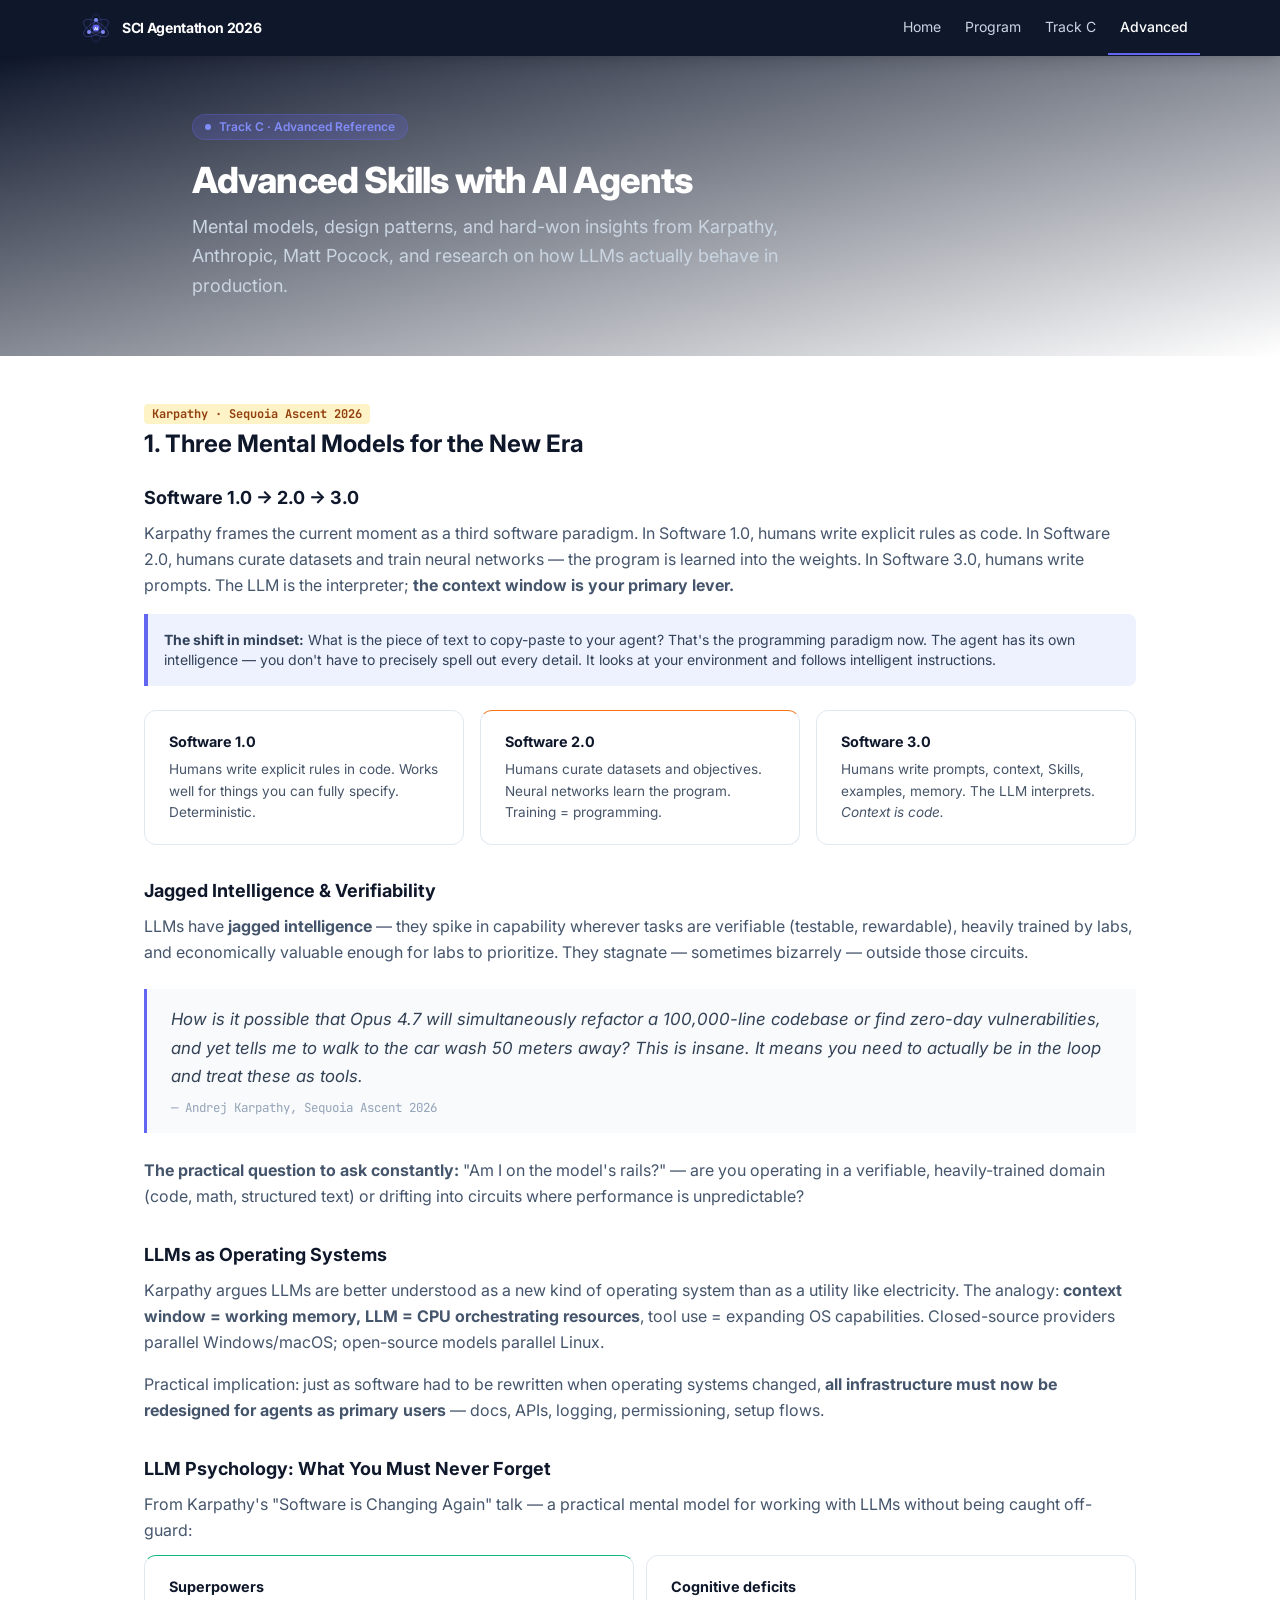
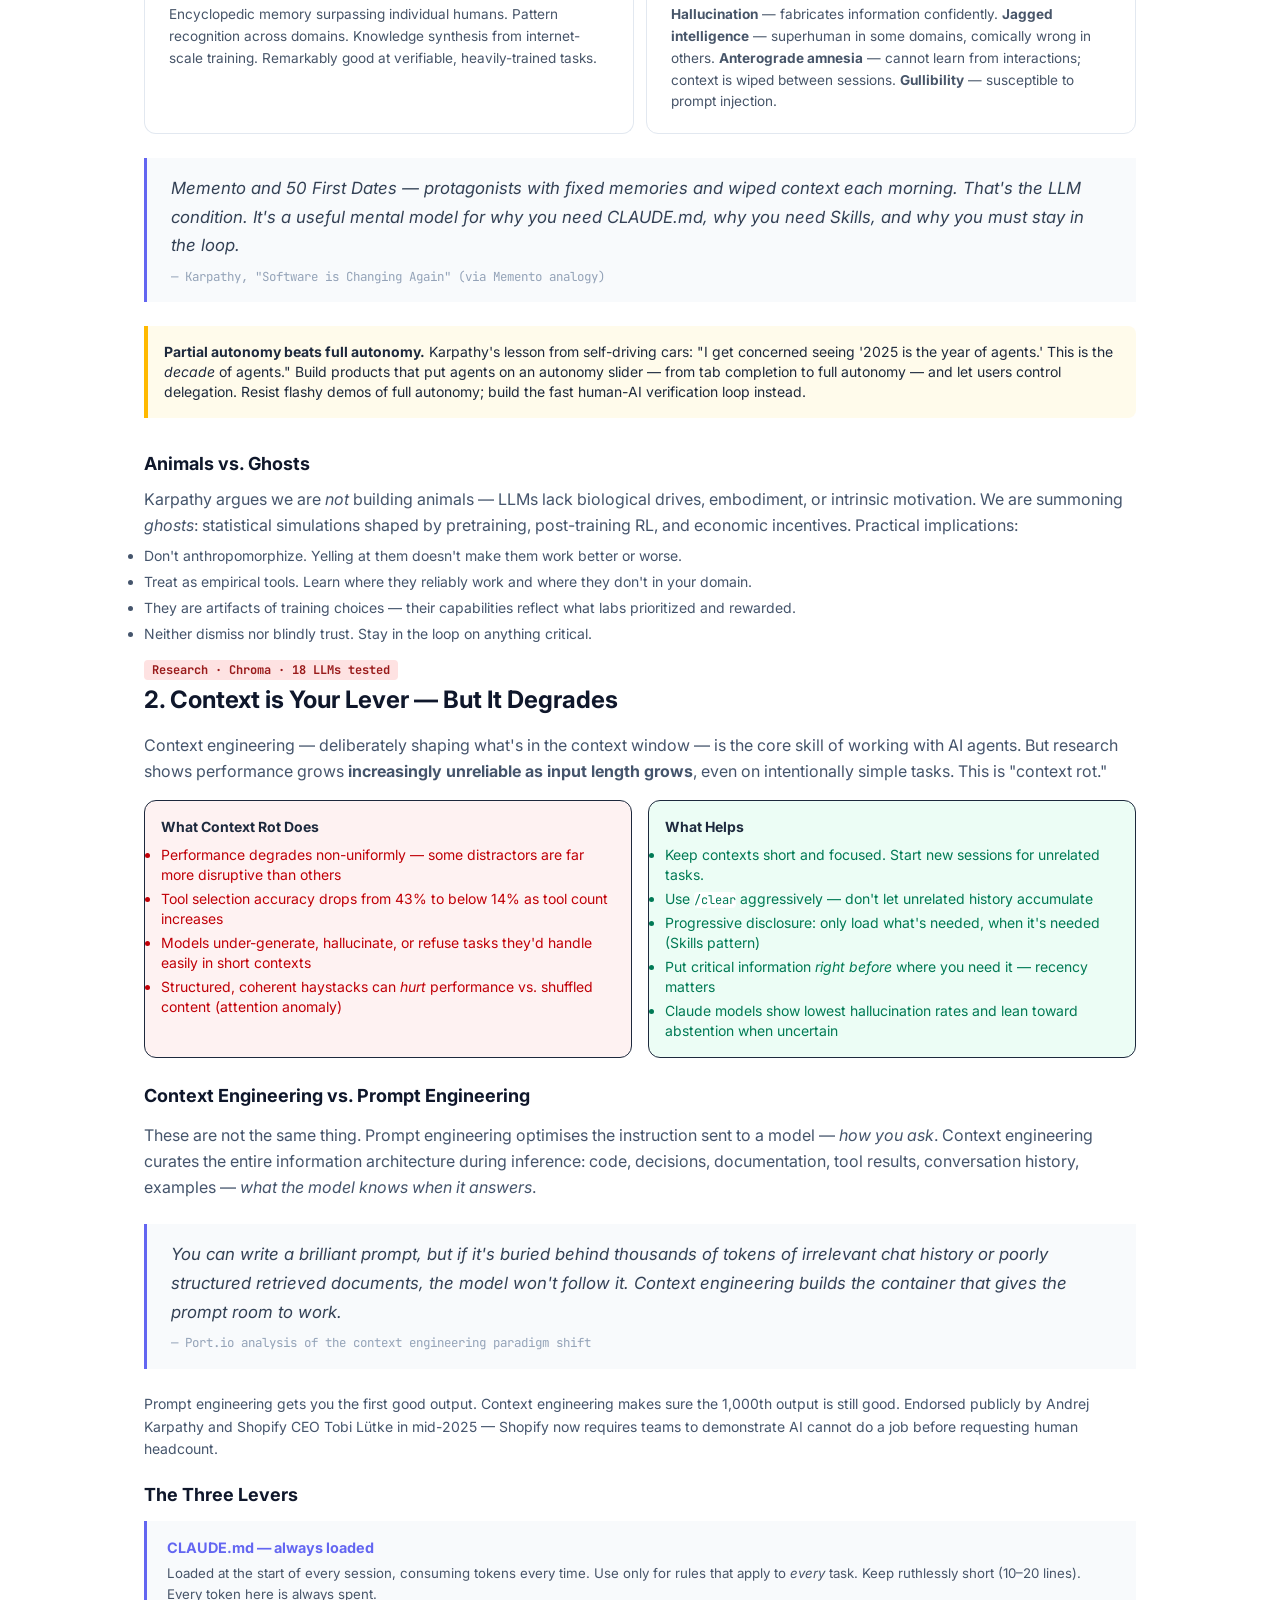
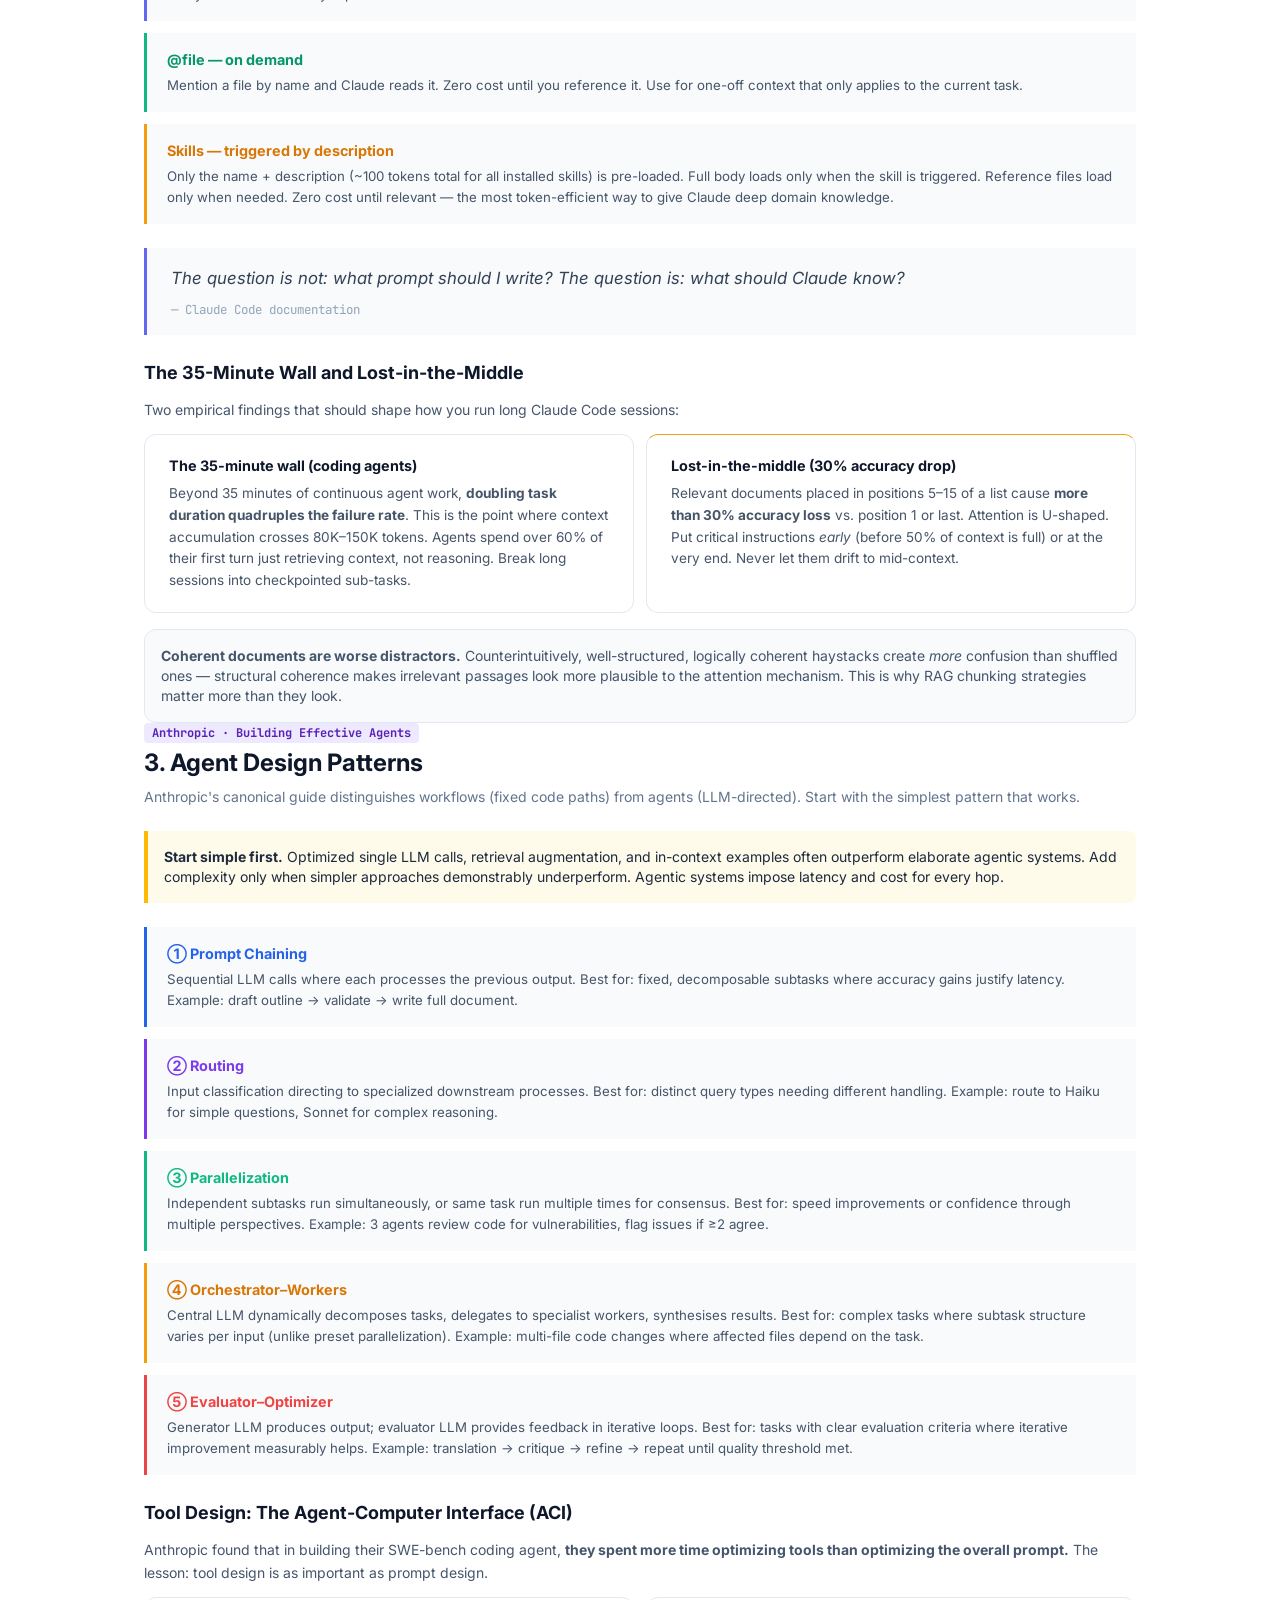
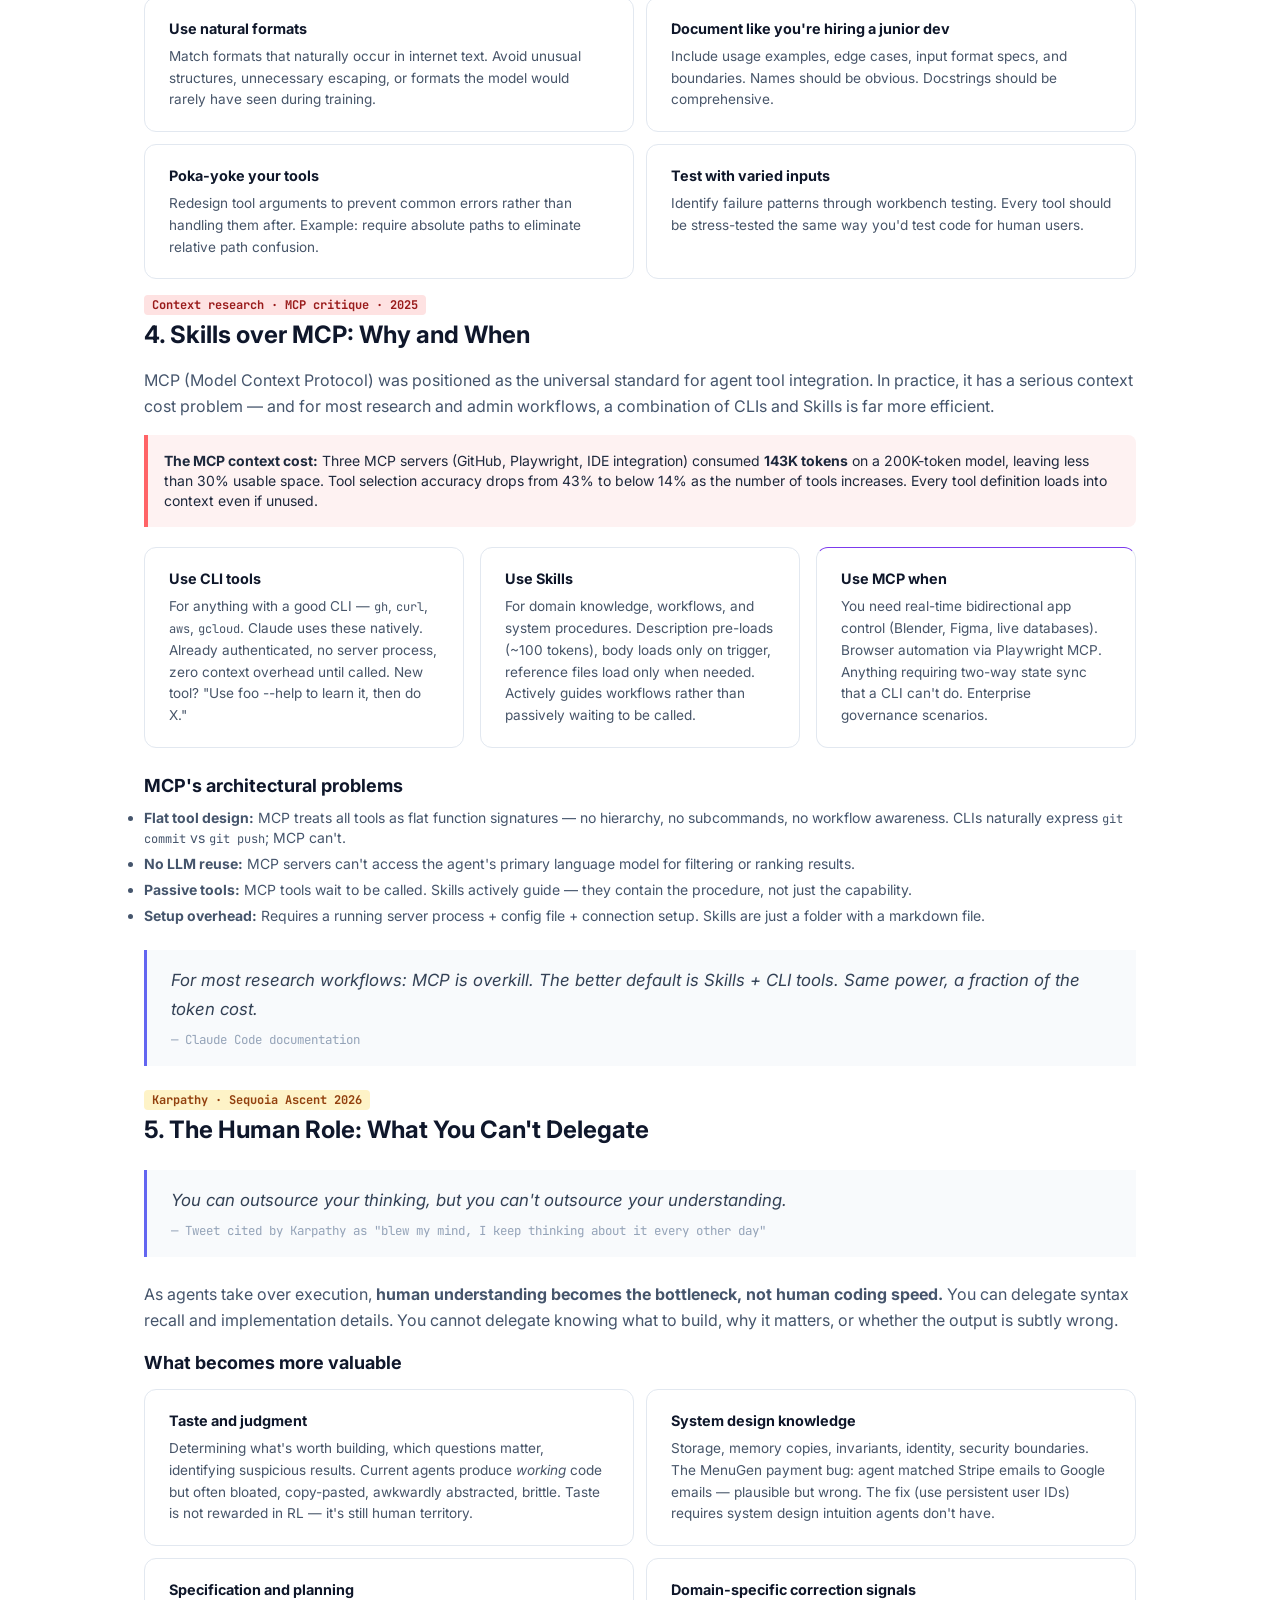
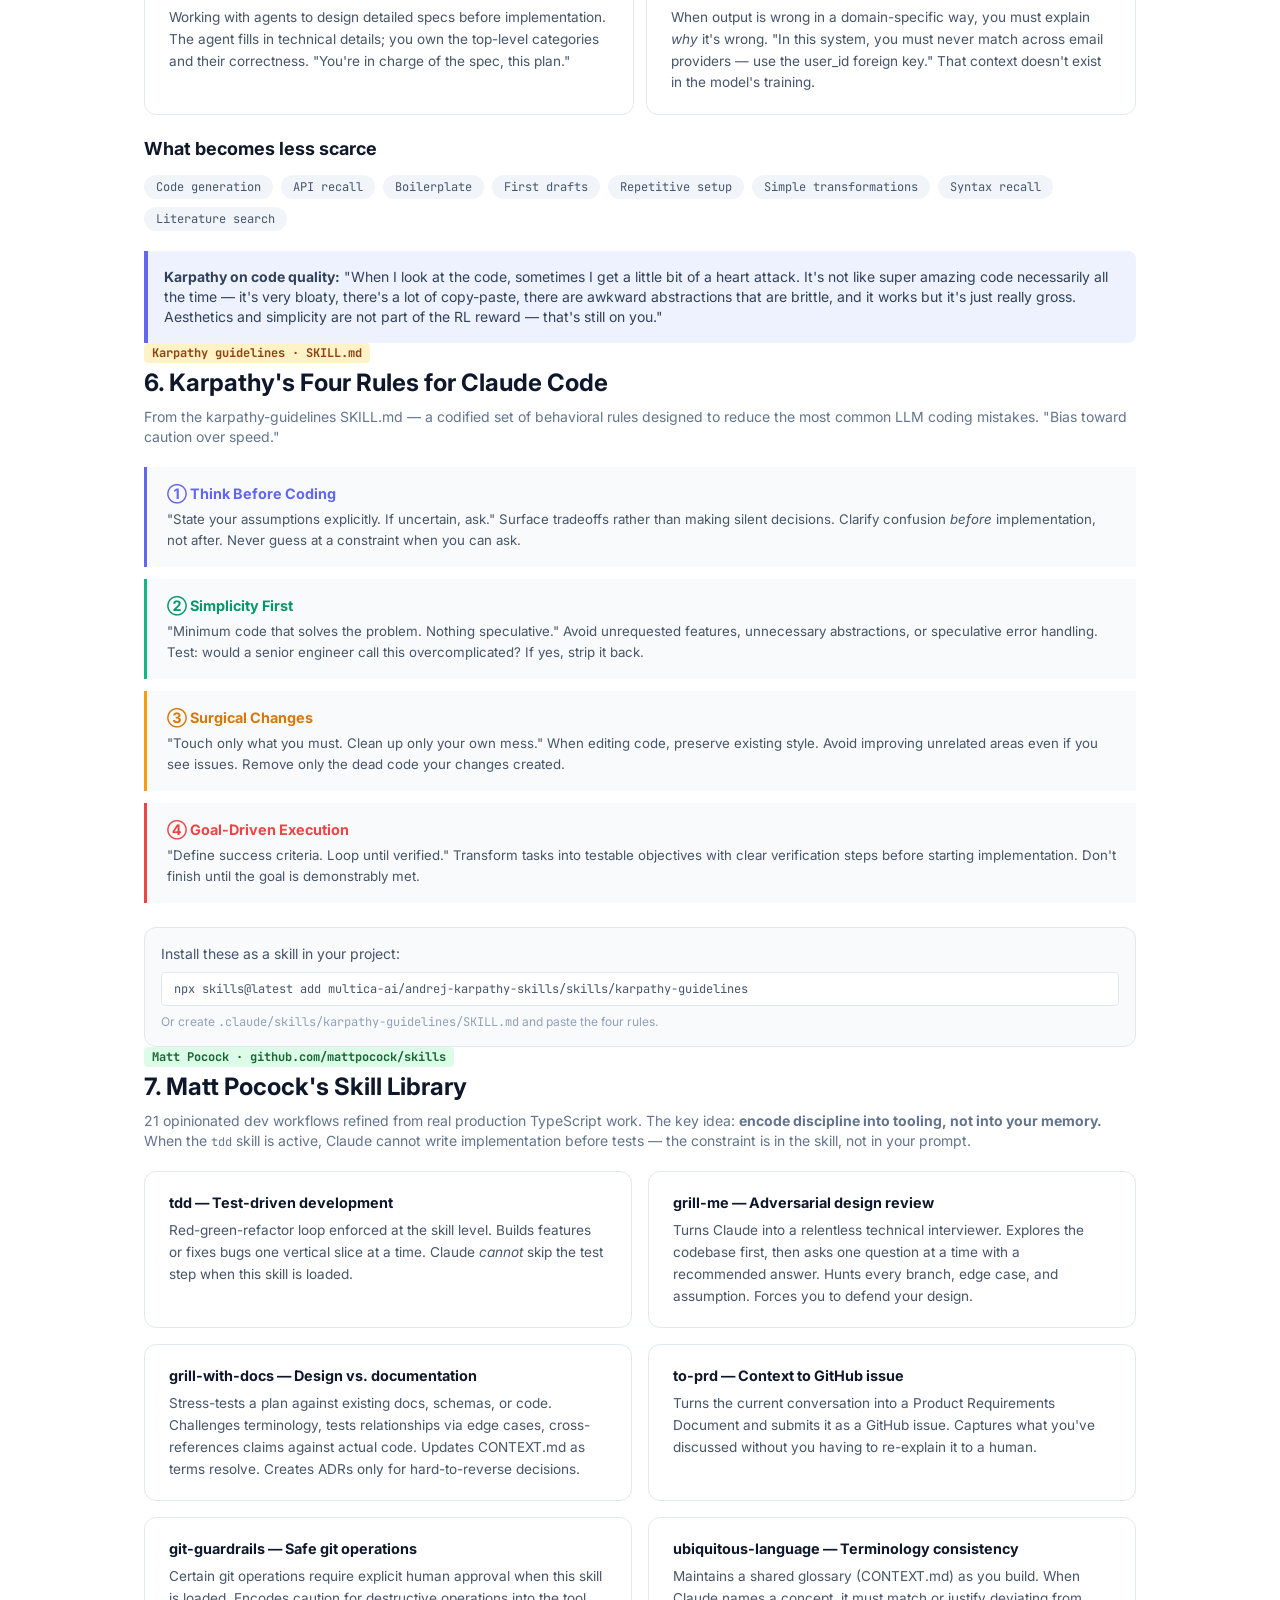
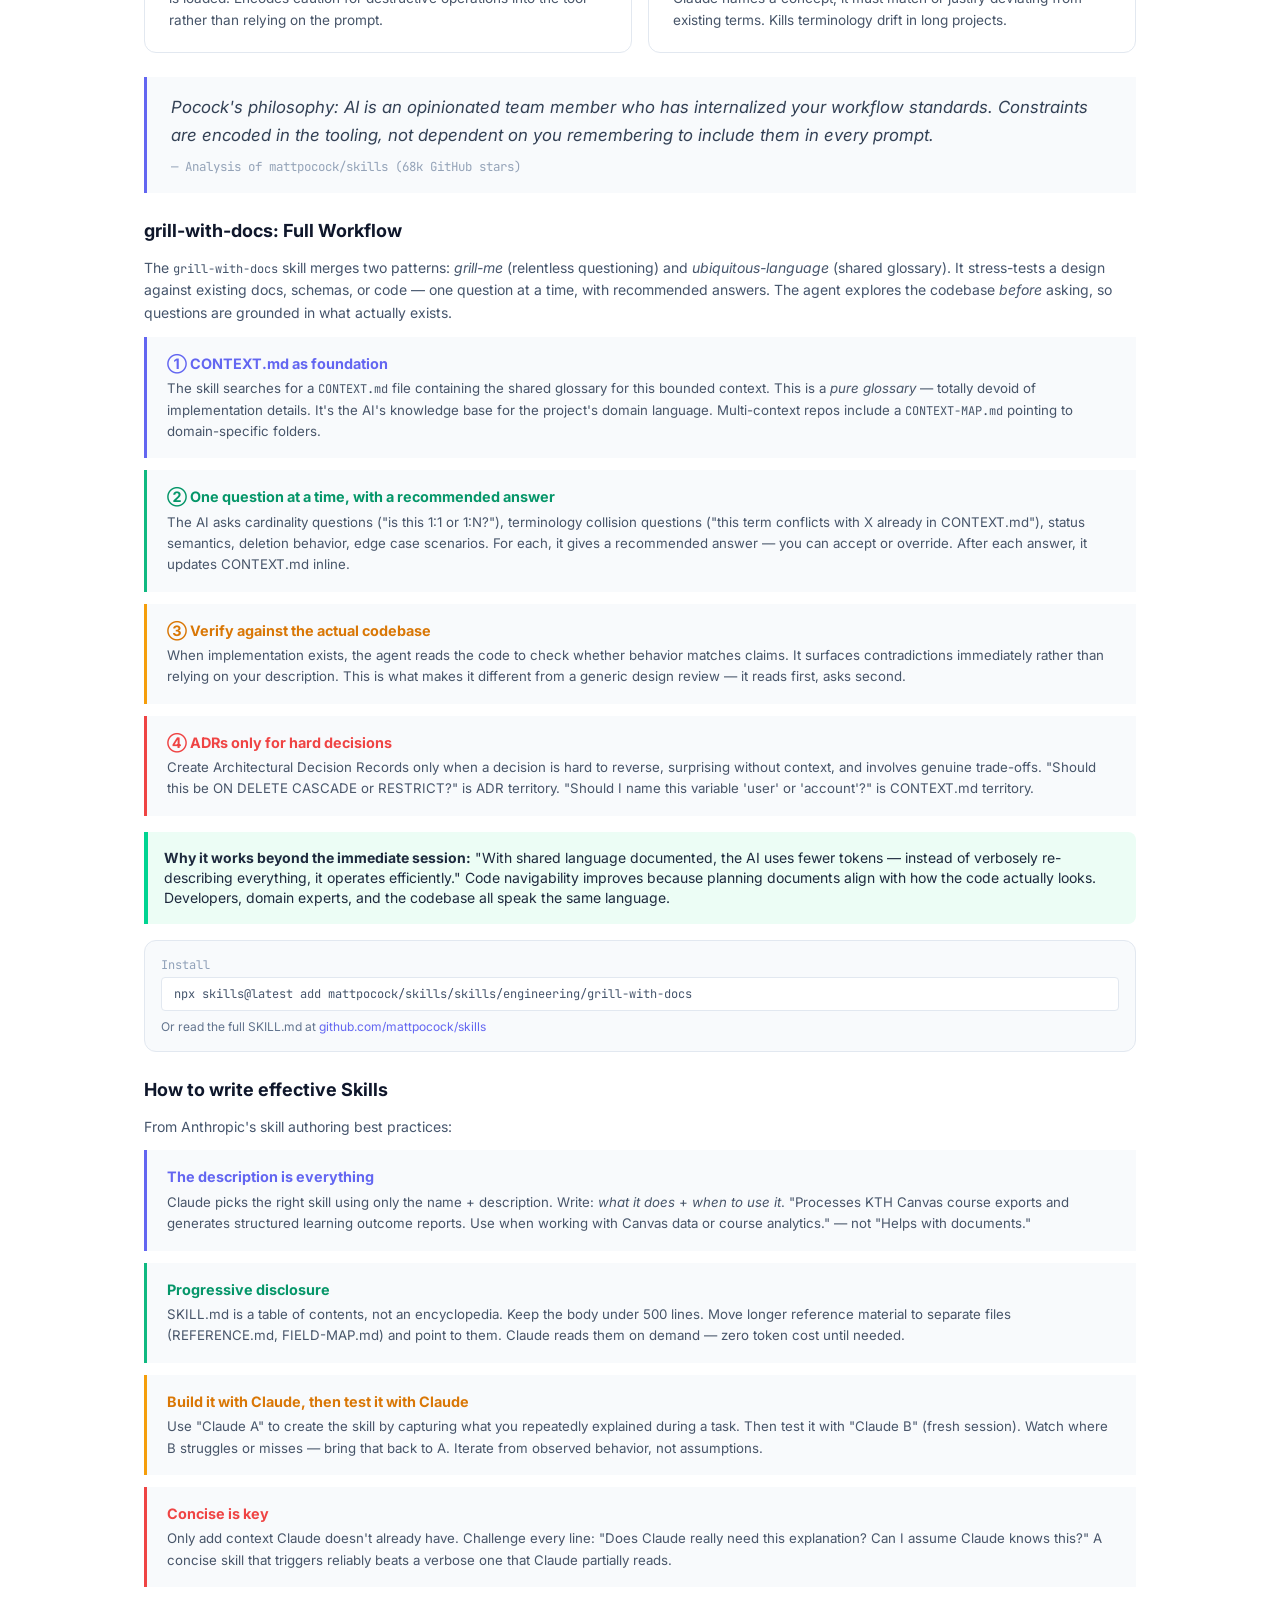
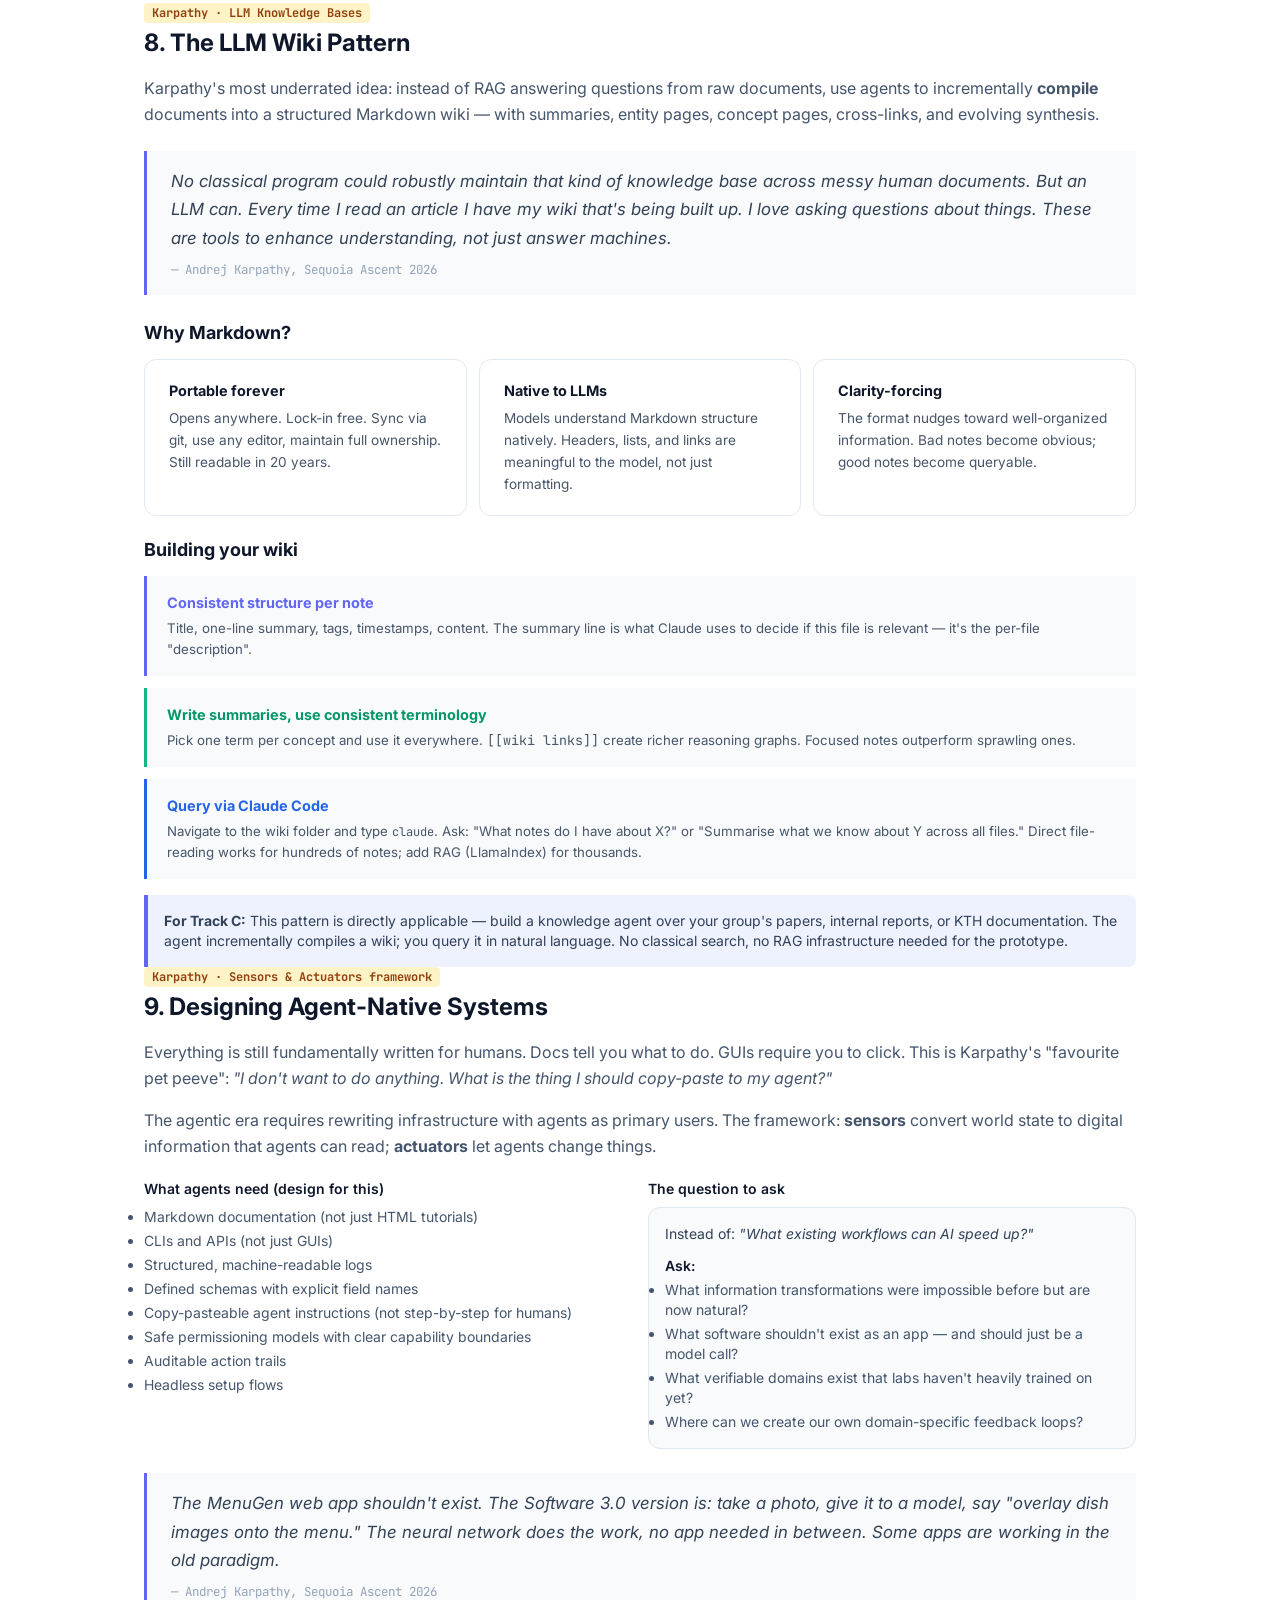
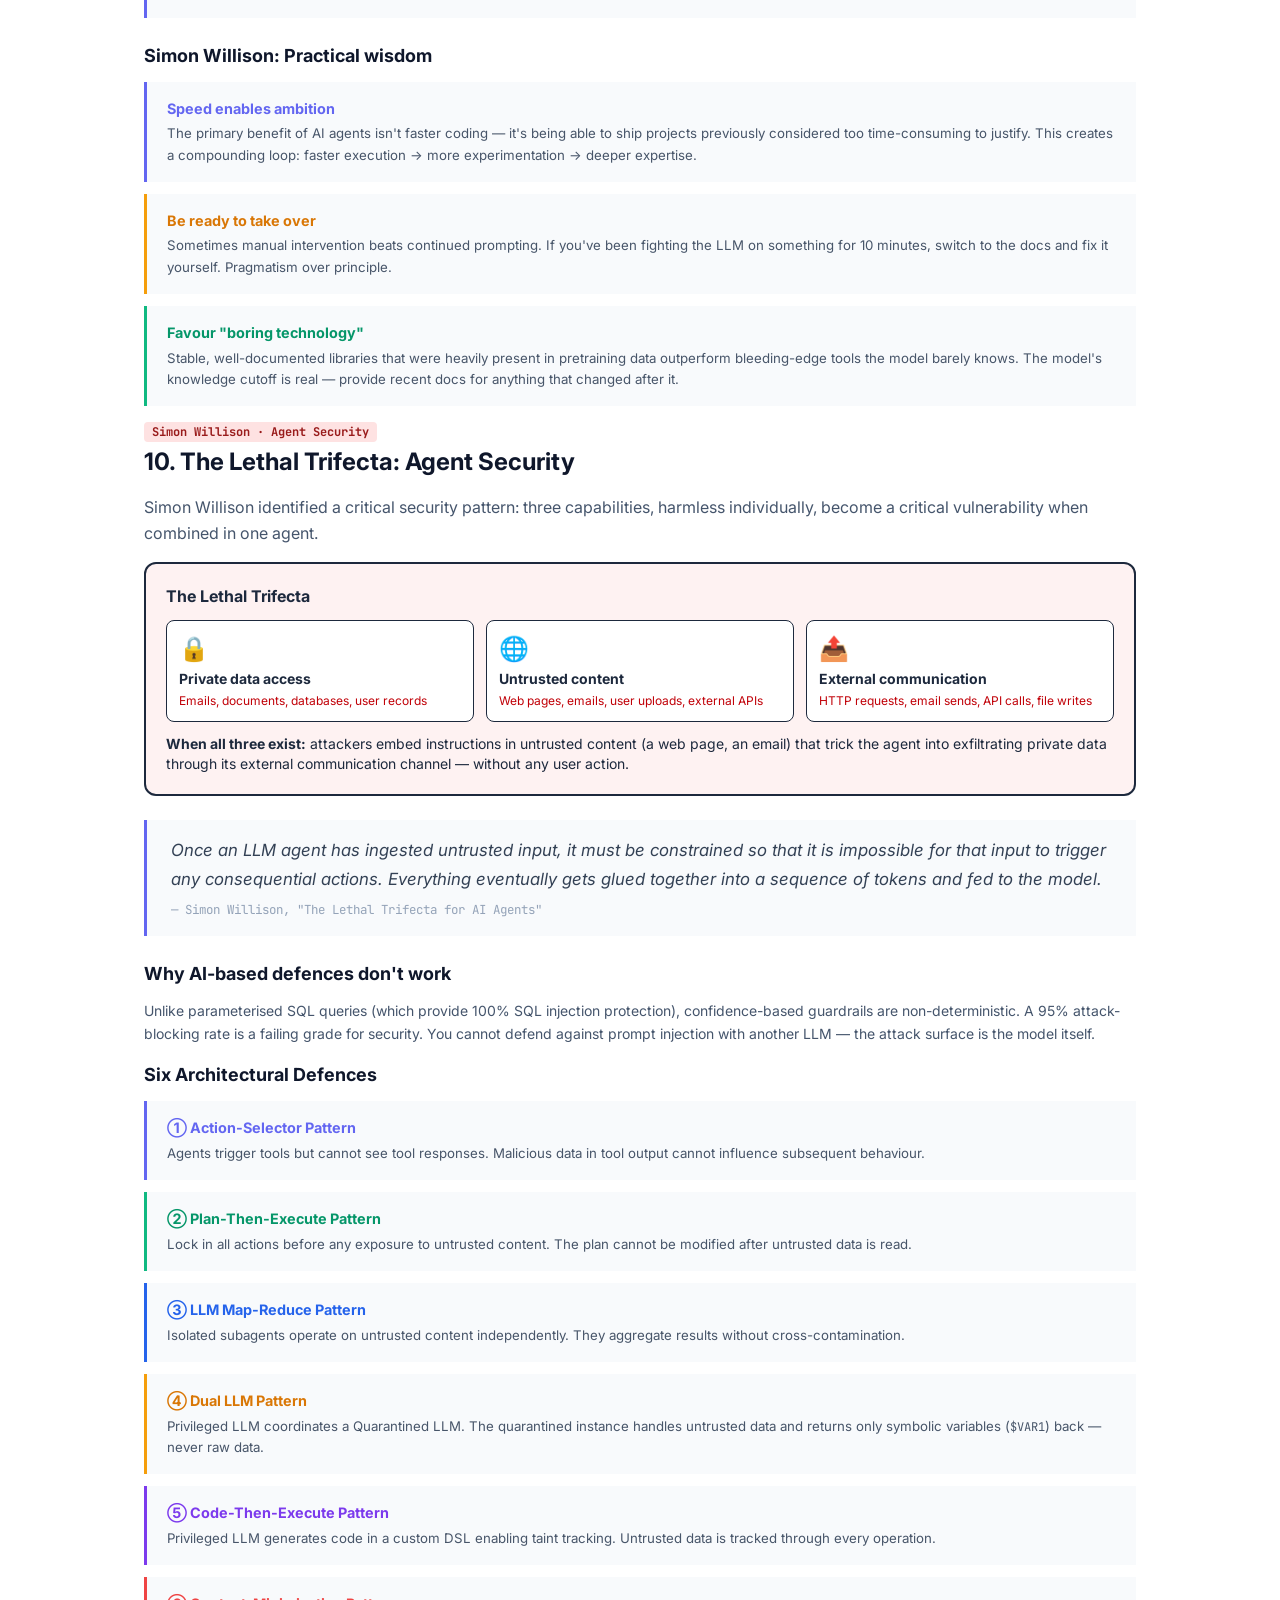
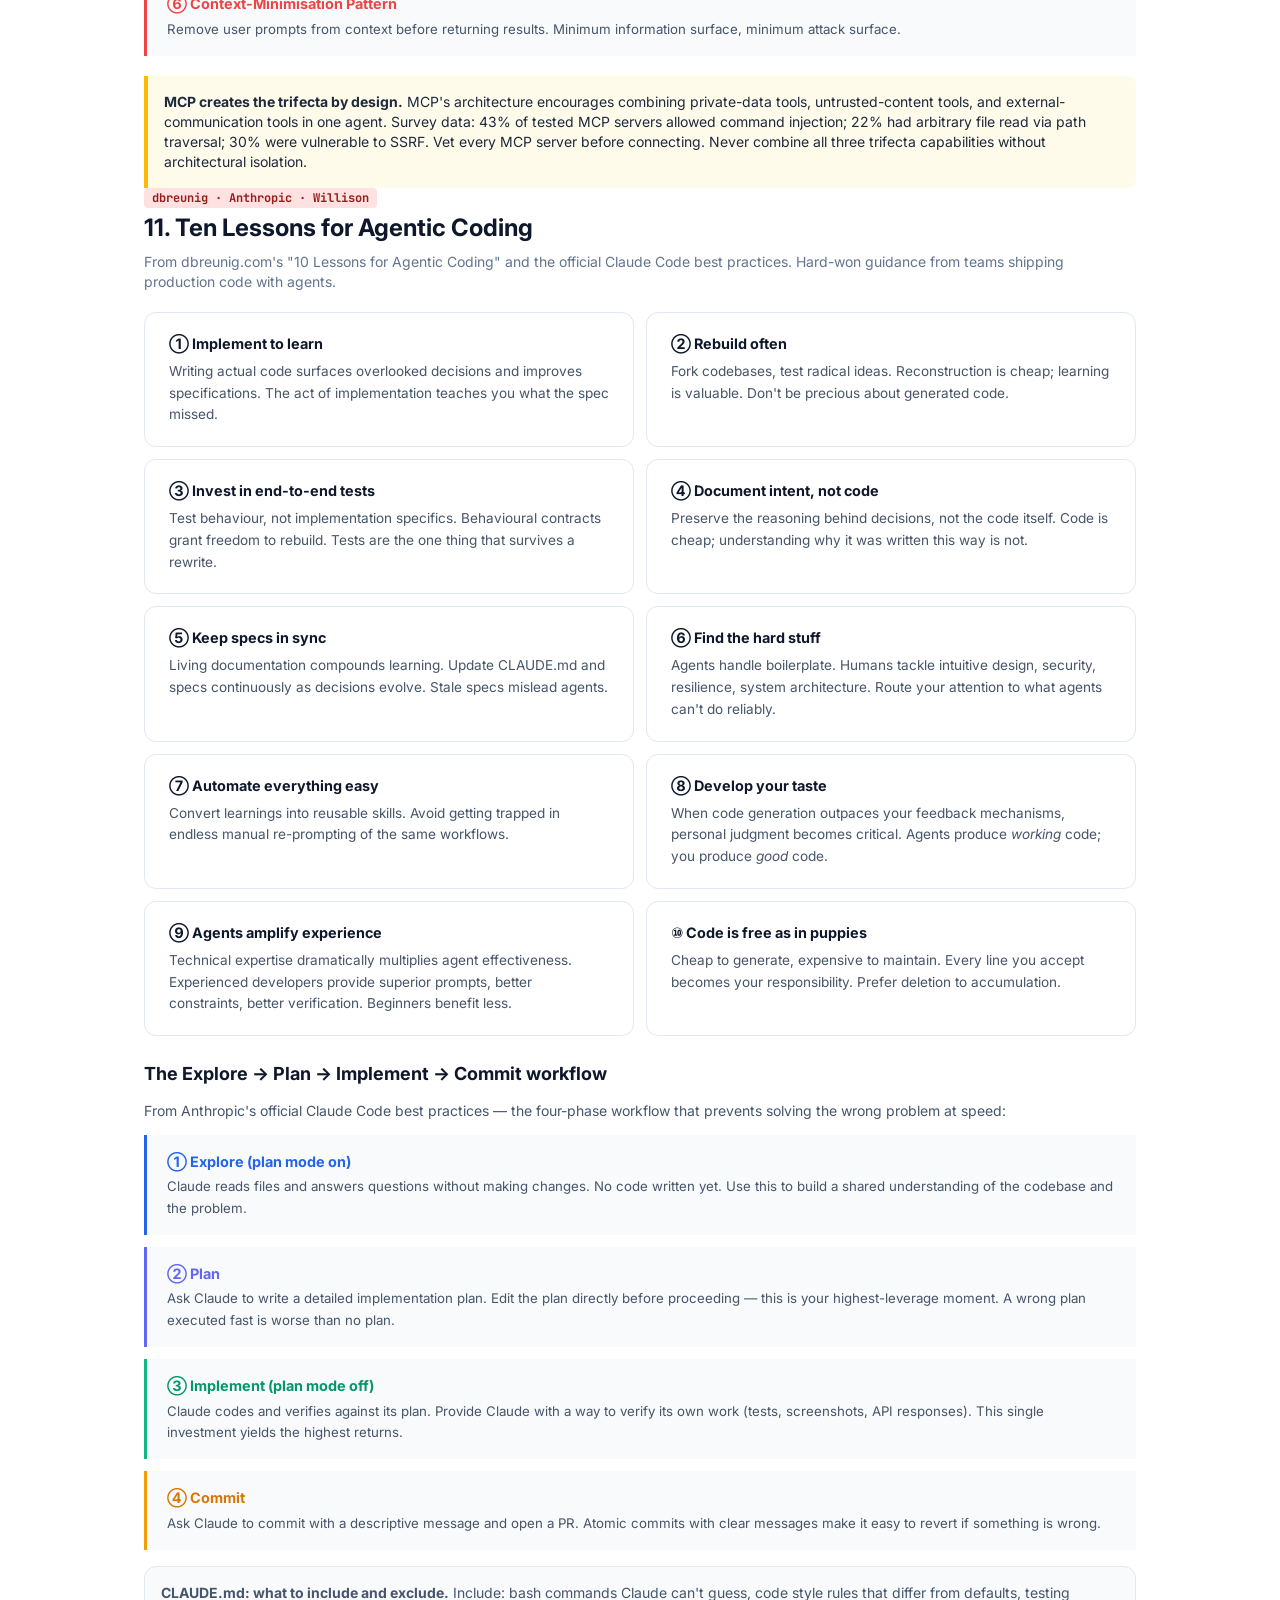
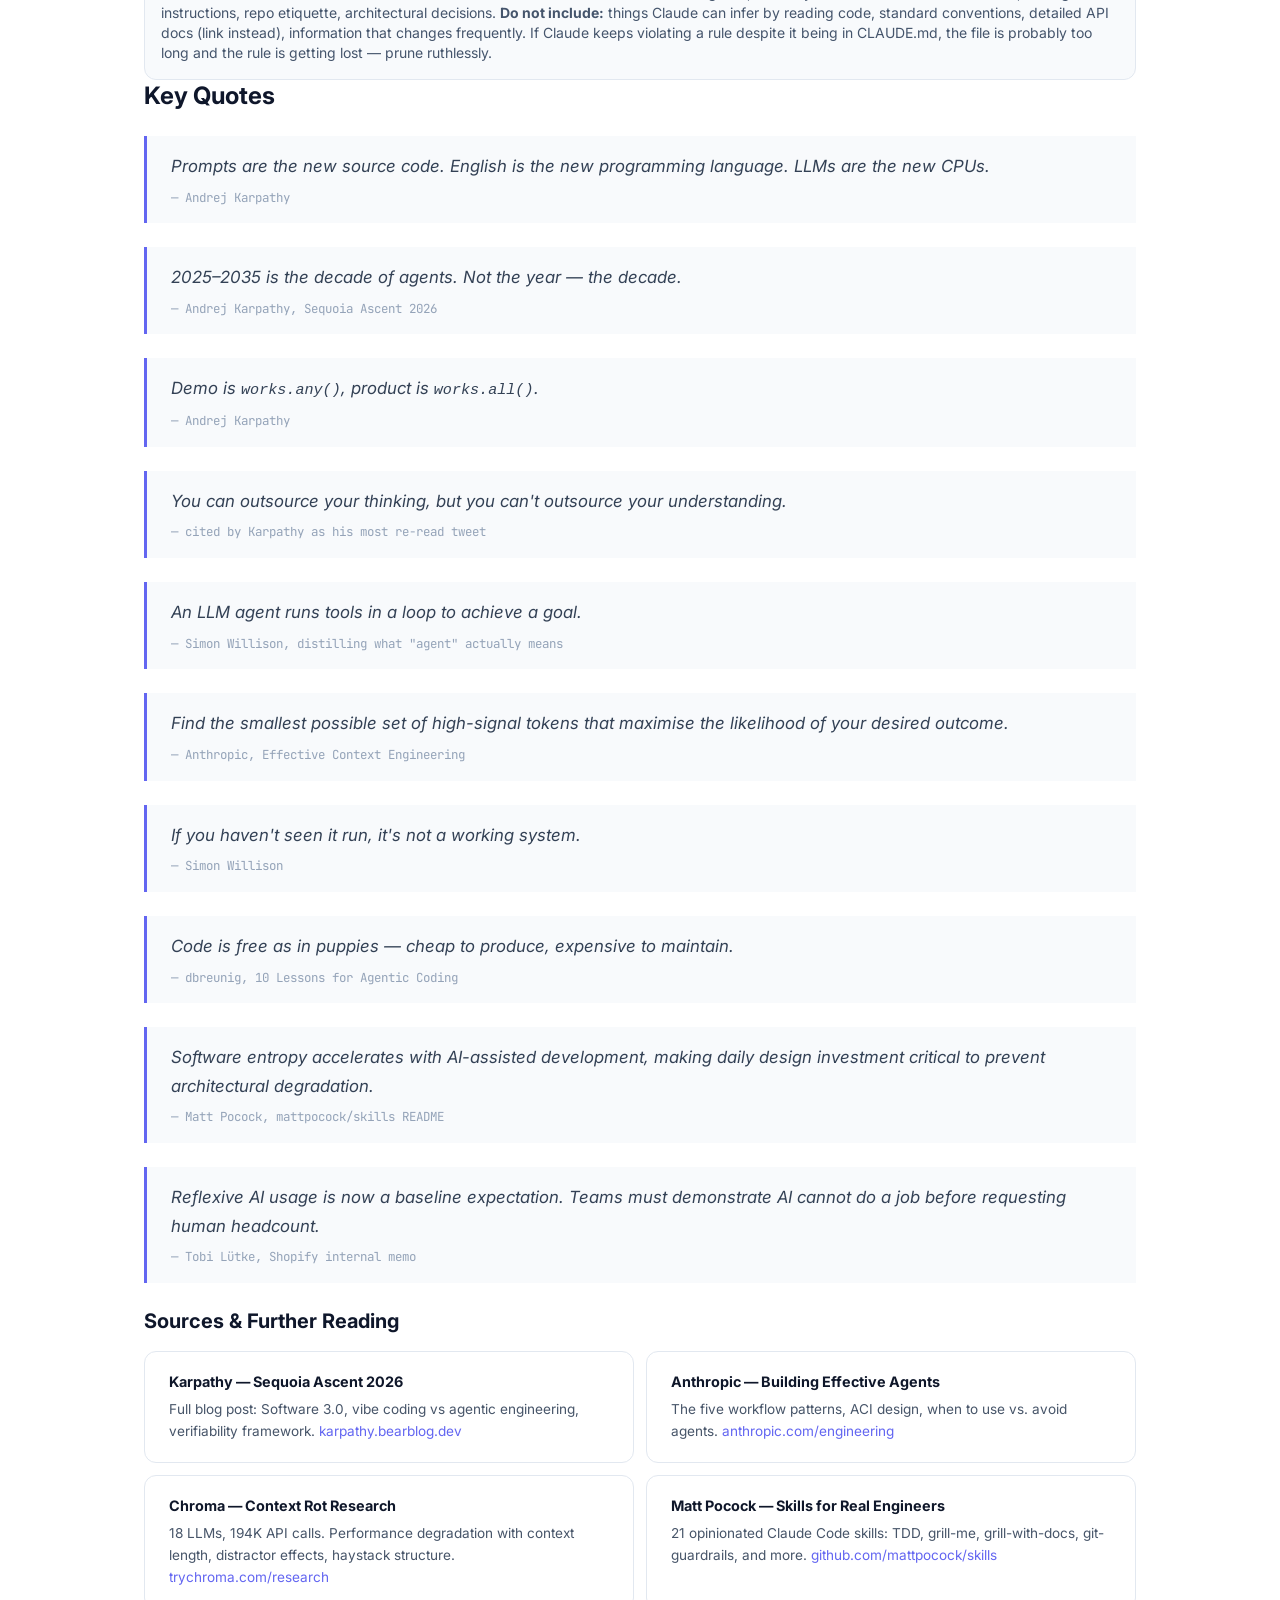
==== docs/advanced.html @ 53de1edb "Expand advanced page with security, agentic lessons, and research agent findings New sections: - Con" ====
<!DOCTYPE html>
<html lang="en" class="scroll-smooth">
<head>
<meta charset="utf-8">
<meta name="viewport" content="width=device-width, initial-scale=1.0">
<title>Advanced Agent Skills · SCI Agentathon 2026</title>
<link rel="stylesheet" href="https://fonts.googleapis.com/css2?family=Inter:wght@300;400;500;600;700;800&family=JetBrains+Mono:wght@400;500&display=swap">
<link rel="stylesheet" href="assets/style.css">
<link rel="icon" type="image/svg+xml" href="favicon.svg">
<style>
  .quote { border-left: 3px solid #6366f1; padding: 1rem 1.5rem; background: #f8fafc; margin: 1.5rem 0; }
  .quote p { font-size: 1.05rem; line-height: 1.7; color: #334155; font-style: italic; margin: 0; }
  .quote cite { display: block; margin-top: 0.5rem; font-size: 0.78rem; font-family: 'JetBrains Mono', monospace; color: #94a3b8; font-style: normal; }
  .insight-card { border: 1px solid #e2e8f0; border-radius: 0.75rem; padding: 1.25rem 1.5rem; background: white; }
  .insight-card h4 { font-size: 0.9rem; font-weight: 700; color: #0f172a; margin-bottom: 0.4rem; }
  .insight-card p { font-size: 0.85rem; line-height: 1.6; color: #475569; margin: 0; }
  .pattern-box { border-left: 3px solid; padding: 1rem 1.25rem; margin-bottom: 0.75rem; background: #f8fafc; }
  .pattern-box h4 { font-size: 0.9rem; font-weight: 700; margin-bottom: 0.25rem; }
  .pattern-box p { font-size: 0.83rem; line-height: 1.6; color: #475569; margin: 0; }
  .tag-karpathy { background: #fef3c7; color: #92400e; }
  .tag-anthropic { background: #ede9fe; color: #5b21b6; }
  .tag-pocock { background: #dcfce7; color: #166534; }
  .tag-research { background: #fee2e2; color: #991b1b; }
  .section-anchor { scroll-margin-top: 4rem; }
  .toc-link { display: block; padding: 0.3rem 0; font-size: 0.85rem; color: #64748b; border-left: 2px solid #e2e8f0; padding-left: 0.75rem; transition: all 0.15s; }
  .toc-link:hover { color: #6366f1; border-left-color: #6366f1; }
  .mono { font-family: 'JetBrains Mono', monospace; }
</style>
</head>
<body class="font-sans text-slate-800 bg-white antialiased">

<!-- Navigation -->
<nav class="bg-slate-900 sticky top-0 z-50 shadow-lg">
  <div class="max-w-6xl mx-auto px-4 flex items-center justify-between h-14">
    <a href="index.html" class="flex items-center gap-2.5 text-white font-bold text-sm tracking-tight">
      <svg width="32" height="32" viewBox="0 0 64 64" class="flex-shrink-0">
        <ellipse cx="32" cy="32" rx="28" ry="12" fill="none" stroke="#6366f1" stroke-width="1.2" opacity="0.5" transform="rotate(-30 32 32)"/>
        <ellipse cx="32" cy="32" rx="28" ry="12" fill="none" stroke="#818cf8" stroke-width="1.2" opacity="0.4" transform="rotate(30 32 32)"/>
        <ellipse cx="32" cy="32" rx="28" ry="12" fill="none" stroke="#6366f1" stroke-width="1.2" opacity="0.3" transform="rotate(90 32 32)"/>
        <circle cx="32" cy="16" r="4" fill="#818cf8"/>
        <circle cx="18" cy="40" r="4" fill="#818cf8"/>
        <circle cx="46" cy="40" r="4" fill="#818cf8"/>
        <line x1="32" y1="16" x2="18" y2="40" stroke="#6366f1" stroke-width="1.5" opacity="0.6"/>
        <line x1="32" y1="16" x2="46" y2="40" stroke="#6366f1" stroke-width="1.5" opacity="0.6"/>
        <line x1="18" y1="40" x2="46" y2="40" stroke="#818cf8" stroke-width="1.5" opacity="0.4"/>
        <circle cx="32" cy="32" r="7" fill="#6366f1"/>
        <text x="32" y="35.5" text-anchor="middle" fill="white" font-family="Inter" font-size="8" font-weight="800">AI</text>
      </svg>
      SCI Agentathon 2026
    </a>
    <button id="nav-toggle" class="md:hidden text-white">
      <svg width="24" height="24" viewBox="0 0 24 24" fill="none" stroke="currentColor" stroke-width="2"><path d="M3 12h18M3 6h18M3 18h18"/></svg>
    </button>
    <ul id="nav-menu" class="hidden md:flex items-center gap-0 text-sm">
      <li><a href="index.html" class="block px-3 py-4 text-slate-300 hover:text-white border-b-2 border-transparent hover:border-accent/50 transition">Home</a></li>
      <li><a href="program.html" class="block px-3 py-4 text-slate-300 hover:text-white border-b-2 border-transparent hover:border-accent/50 transition">Program</a></li>
      <li><a href="track-c.html" class="block px-3 py-4 text-slate-300 hover:text-white border-b-2 border-transparent hover:border-accent/50 transition">Track C</a></li>
      <li><a href="advanced.html" class="block px-3 py-4 text-white font-medium border-b-2 border-accent">Advanced</a></li>
    </ul>
  </div>
</nav>

<!-- Hero -->
<header class="bg-gradient-to-br from-slate-900 via-indigo-950 to-slate-800 text-white py-14 px-6">
  <div class="max-w-4xl mx-auto">
    <div class="inline-flex items-center gap-2 bg-accent/20 text-accent-light text-xs font-semibold px-3 py-1 rounded-full mb-5 border border-accent/30">
      <span class="w-1.5 h-1.5 bg-accent-light rounded-full"></span>
      Track C · Advanced Reference
    </div>
    <h1 class="text-3xl md:text-4xl font-extrabold tracking-tight mb-3">Advanced Skills with AI Agents</h1>
    <p class="text-slate-300 text-lg max-w-2xl leading-relaxed">Mental models, design patterns, and hard-won insights from Karpathy, Anthropic, Matt Pocock, and research on how LLMs actually behave in production.</p>
  </div>
</header>

<div class="max-w-5xl mx-auto px-4 py-12 flex gap-10">

  <!-- Table of Contents (desktop sidebar) -->
  <aside class="hidden lg:block w-56 flex-shrink-0">
    <div class="sticky top-20">
      <div class="text-xs font-mono uppercase tracking-widest text-slate-400 mb-3">On this page</div>
      <nav class="flex flex-col gap-0.5">
        <a href="#mental-models" class="toc-link">1. Mental Models</a>
        <a href="#llm-psychology" class="toc-link">&nbsp;&nbsp;LLM Psychology</a>
        <a href="#context-rot" class="toc-link">2. Context is Your Lever</a>
        <a href="#agent-patterns" class="toc-link">3. Agent Patterns</a>
        <a href="#skills-vs-mcp" class="toc-link">4. Skills vs MCP</a>
        <a href="#human-role" class="toc-link">5. The Human Role</a>
        <a href="#karpathy-rules" class="toc-link">6. Karpathy's 4 Rules</a>
        <a href="#pocock-skills" class="toc-link">7. Matt Pocock's Skills</a>
        <a href="#knowledge-base" class="toc-link">8. The Wiki Pattern</a>
        <a href="#agent-native" class="toc-link">9. Agent-Native Design</a>
        <a href="#security" class="toc-link">10. Security: Lethal Trifecta</a>
        <a href="#agentic-lessons" class="toc-link">11. Agentic Coding Lessons</a>
        <a href="#quotes" class="toc-link">Key Quotes</a>
        <a href="#sources" class="toc-link">Sources</a>
      </nav>
    </div>
  </aside>

  <!-- Main content -->
  <main class="min-w-0 flex-1">

    <!-- ─────────────────────────────────────
         1. MENTAL MODELS
    ───────────────────────────────────── -->
    <section id="mental-models" class="section-anchor mb-14">
      <div class="flex items-center gap-2 mb-1">
        <span class="text-xs font-mono font-bold px-2 py-0.5 rounded tag-karpathy">Karpathy · Sequoia Ascent 2026</span>
      </div>
      <h2 class="text-2xl font-bold text-slate-900 mb-4">1. Three Mental Models for the New Era</h2>

      <h3 class="text-lg font-bold text-slate-900 mb-2 mt-6">Software 1.0 → 2.0 → 3.0</h3>
      <p class="text-slate-600 leading-relaxed mb-4">Karpathy frames the current moment as a third software paradigm. In Software 1.0, humans write explicit rules as code. In Software 2.0, humans curate datasets and train neural networks — the program is learned into the weights. In Software 3.0, humans write prompts. The LLM is the interpreter; <strong>the context window is your primary lever.</strong></p>
      <div class="bg-indigo-50 border-l-4 border-accent rounded-r-lg p-4 mb-6 text-sm text-slate-700">
        <strong>The shift in mindset:</strong> What is the piece of text to copy-paste to your agent? That's the programming paradigm now. The agent has its own intelligence — you don't have to precisely spell out every detail. It looks at your environment and follows intelligent instructions.
      </div>

      <div class="grid md:grid-cols-3 gap-4 mb-6">
        <div class="insight-card border-t-4 border-t-kth-light">
          <h4>Software 1.0</h4>
          <p>Humans write explicit rules in code. Works well for things you can fully specify. Deterministic.</p>
        </div>
        <div class="insight-card border-t-4" style="border-top-color:#f97316">
          <h4>Software 2.0</h4>
          <p>Humans curate datasets and objectives. Neural networks learn the program. Training = programming.</p>
        </div>
        <div class="insight-card border-t-4 border-t-accent">
          <h4>Software 3.0</h4>
          <p>Humans write prompts, context, Skills, examples, memory. The LLM interprets. <em>Context is code.</em></p>
        </div>
      </div>

      <h3 class="text-lg font-bold text-slate-900 mb-2 mt-8">Jagged Intelligence &amp; Verifiability</h3>
      <p class="text-slate-600 leading-relaxed mb-4">LLMs have <strong>jagged intelligence</strong> — they spike in capability wherever tasks are verifiable (testable, rewardable), heavily trained by labs, and economically valuable enough for labs to prioritize. They stagnate — sometimes bizarrely — outside those circuits.</p>

      <div class="quote">
        <p>How is it possible that Opus 4.7 will simultaneously refactor a 100,000-line codebase or find zero-day vulnerabilities, and yet tells me to walk to the car wash 50 meters away? This is insane. It means you need to actually be in the loop and treat these as tools.</p>
        <cite>— Andrej Karpathy, Sequoia Ascent 2026</cite>
      </div>

      <p class="text-slate-600 leading-relaxed mb-4"><strong>The practical question to ask constantly:</strong> "Am I on the model's rails?" — are you operating in a verifiable, heavily-trained domain (code, math, structured text) or drifting into circuits where performance is unpredictable?</p>

      <h3 class="text-lg font-bold text-slate-900 mb-2 mt-8">LLMs as Operating Systems</h3>
      <p class="text-slate-600 leading-relaxed mb-4">Karpathy argues LLMs are better understood as a new kind of operating system than as a utility like electricity. The analogy: <strong>context window = working memory, LLM = CPU orchestrating resources</strong>, tool use = expanding OS capabilities. Closed-source providers parallel Windows/macOS; open-source models parallel Linux.</p>
      <p class="text-slate-600 leading-relaxed mb-4">Practical implication: just as software had to be rewritten when operating systems changed, <strong>all infrastructure must now be redesigned for agents as primary users</strong> — docs, APIs, logging, permissioning, setup flows.</p>

      <h3 class="text-lg font-bold text-slate-900 mb-2 mt-8">LLM Psychology: What You Must Never Forget</h3>
      <p class="text-slate-600 leading-relaxed mb-3">From Karpathy's "Software is Changing Again" talk — a practical mental model for working with LLMs without being caught off-guard:</p>
      <div class="grid md:grid-cols-2 gap-3 mb-5">
        <div class="insight-card border-t-4" style="border-top-color:#10b981">
          <h4>Superpowers</h4>
          <p>Encyclopedic memory surpassing individual humans. Pattern recognition across domains. Knowledge synthesis from internet-scale training. Remarkably good at verifiable, heavily-trained tasks.</p>
        </div>
        <div class="insight-card border-t-4 border-t-red-400">
          <h4>Cognitive deficits</h4>
          <p><strong>Hallucination</strong> — fabricates information confidently. <strong>Jagged intelligence</strong> — superhuman in some domains, comically wrong in others. <strong>Anterograde amnesia</strong> — cannot learn from interactions; context is wiped between sessions. <strong>Gullibility</strong> — susceptible to prompt injection.</p>
        </div>
      </div>
      <div class="quote">
        <p>Memento and 50 First Dates — protagonists with fixed memories and wiped context each morning. That's the LLM condition. It's a useful mental model for why you need CLAUDE.md, why you need Skills, and why you must stay in the loop.</p>
        <cite>— Karpathy, "Software is Changing Again" (via Memento analogy)</cite>
      </div>
      <div class="bg-amber-50 border-l-4 border-amber-400 rounded-r-lg p-4 mb-4 text-sm text-amber-900">
        <strong>Partial autonomy beats full autonomy.</strong> Karpathy's lesson from self-driving cars: "I get concerned seeing '2025 is the year of agents.' This is the <em>decade</em> of agents." Build products that put agents on an autonomy slider — from tab completion to full autonomy — and let users control delegation. Resist flashy demos of full autonomy; build the fast human-AI verification loop instead.
      </div>

      <h3 class="text-lg font-bold text-slate-900 mb-2 mt-8">Animals vs. Ghosts</h3>
      <p class="text-slate-600 leading-relaxed mb-2">Karpathy argues we are <em>not</em> building animals — LLMs lack biological drives, embodiment, or intrinsic motivation. We are summoning <em>ghosts</em>: statistical simulations shaped by pretraining, post-training RL, and economic incentives. Practical implications:</p>
      <ul class="list-disc pl-5 text-slate-600 text-sm space-y-1.5 mb-4">
        <li>Don't anthropomorphize. Yelling at them doesn't make them work better or worse.</li>
        <li>Treat as empirical tools. Learn where they reliably work and where they don't in your domain.</li>
        <li>They are artifacts of training choices — their capabilities reflect what labs prioritized and rewarded.</li>
        <li>Neither dismiss nor blindly trust. Stay in the loop on anything critical.</li>
      </ul>
    </section>

    <!-- ─────────────────────────────────────
         2. CONTEXT ROT
    ───────────────────────────────────── -->
    <section id="context-rot" class="section-anchor mb-14">
      <div class="flex items-center gap-2 mb-1">
        <span class="text-xs font-mono font-bold px-2 py-0.5 rounded tag-research">Research · Chroma · 18 LLMs tested</span>
      </div>
      <h2 class="text-2xl font-bold text-slate-900 mb-4">2. Context is Your Lever — But It Degrades</h2>

      <p class="text-slate-600 leading-relaxed mb-4">Context engineering — deliberately shaping what's in the context window — is the core skill of working with AI agents. But research shows performance grows <strong>increasingly unreliable as input length grows</strong>, even on intentionally simple tasks. This is "context rot."</p>

      <div class="grid md:grid-cols-2 gap-4 mb-6">
        <div class="bg-red-50 border border-red-200 rounded-xl p-4">
          <h4 class="font-bold text-red-800 mb-2 text-sm">What Context Rot Does</h4>
          <ul class="text-red-700 text-sm space-y-1 list-disc pl-4">
            <li>Performance degrades non-uniformly — some distractors are far more disruptive than others</li>
            <li>Tool selection accuracy drops from 43% to below 14% as tool count increases</li>
            <li>Models under-generate, hallucinate, or refuse tasks they'd handle easily in short contexts</li>
            <li>Structured, coherent haystacks can <em>hurt</em> performance vs. shuffled content (attention anomaly)</li>
          </ul>
        </div>
        <div class="bg-emerald-50 border border-emerald-200 rounded-xl p-4">
          <h4 class="font-bold text-emerald-800 mb-2 text-sm">What Helps</h4>
          <ul class="text-emerald-700 text-sm space-y-1 list-disc pl-4">
            <li>Keep contexts short and focused. Start new sessions for unrelated tasks.</li>
            <li>Use <code class="font-mono text-xs bg-white px-1 rounded">/clear</code> aggressively — don't let unrelated history accumulate</li>
            <li>Progressive disclosure: only load what's needed, when it's needed (Skills pattern)</li>
            <li>Put critical information <em>right before</em> where you need it — recency matters</li>
            <li>Claude models show lowest hallucination rates and lean toward abstention when uncertain</li>
          </ul>
        </div>
      </div>

      <h3 class="text-lg font-bold text-slate-900 mb-3 mt-6">Context Engineering vs. Prompt Engineering</h3>
      <p class="text-slate-600 leading-relaxed mb-3">These are not the same thing. Prompt engineering optimises the instruction sent to a model — <em>how you ask</em>. Context engineering curates the entire information architecture during inference: code, decisions, documentation, tool results, conversation history, examples — <em>what the model knows when it answers</em>.</p>
      <div class="quote">
        <p>You can write a brilliant prompt, but if it's buried behind thousands of tokens of irrelevant chat history or poorly structured retrieved documents, the model won't follow it. Context engineering builds the container that gives the prompt room to work.</p>
        <cite>— Port.io analysis of the context engineering paradigm shift</cite>
      </div>
      <p class="text-slate-600 text-sm leading-relaxed mb-5">Prompt engineering gets you the first good output. Context engineering makes sure the 1,000th output is still good. Endorsed publicly by Andrej Karpathy and Shopify CEO Tobi Lütke in mid-2025 — Shopify now requires teams to demonstrate AI cannot do a job before requesting human headcount.</p>

      <h3 class="text-lg font-bold text-slate-900 mb-3">The Three Levers</h3>
      <div class="space-y-2 mb-6">
        <div class="pattern-box" style="border-left-color:#6366f1">
          <h4 class="text-accent">CLAUDE.md — always loaded</h4>
          <p>Loaded at the start of every session, consuming tokens every time. Use only for rules that apply to <em>every</em> task. Keep ruthlessly short (10–20 lines). Every token here is always spent.</p>
        </div>
        <div class="pattern-box" style="border-left-color:#10b981">
          <h4 style="color:#059669">@file — on demand</h4>
          <p>Mention a file by name and Claude reads it. Zero cost until you reference it. Use for one-off context that only applies to the current task.</p>
        </div>
        <div class="pattern-box" style="border-left-color:#f59e0b">
          <h4 style="color:#d97706">Skills — triggered by description</h4>
          <p>Only the name + description (~100 tokens total for all installed skills) is pre-loaded. Full body loads only when the skill is triggered. Reference files load only when needed. Zero cost until relevant — the most token-efficient way to give Claude deep domain knowledge.</p>
        </div>
      </div>

      <div class="quote">
        <p>The question is not: what prompt should I write? The question is: what should Claude know?</p>
        <cite>— Claude Code documentation</cite>
      </div>

      <h3 class="text-lg font-bold text-slate-900 mb-3 mt-6">The 35-Minute Wall and Lost-in-the-Middle</h3>
      <p class="text-slate-600 text-sm leading-relaxed mb-3">Two empirical findings that should shape how you run long Claude Code sessions:</p>
      <div class="grid md:grid-cols-2 gap-3 mb-4">
        <div class="insight-card border-t-4 border-t-red-400">
          <h4>The 35-minute wall (coding agents)</h4>
          <p>Beyond 35 minutes of continuous agent work, <strong>doubling task duration quadruples the failure rate</strong>. This is the point where context accumulation crosses 80K–150K tokens. Agents spend over 60% of their first turn just retrieving context, not reasoning. Break long sessions into checkpointed sub-tasks.</p>
        </div>
        <div class="insight-card border-t-4" style="border-top-color:#f59e0b">
          <h4>Lost-in-the-middle (30% accuracy drop)</h4>
          <p>Relevant documents placed in positions 5–15 of a list cause <strong>more than 30% accuracy loss</strong> vs. position 1 or last. Attention is U-shaped. Put critical instructions <em>early</em> (before 50% of context is full) or at the very end. Never let them drift to mid-context.</p>
        </div>
      </div>
      <div class="bg-slate-50 border border-slate-200 rounded-xl p-4 text-sm text-slate-600">
        <strong>Coherent documents are worse distractors.</strong> Counterintuitively, well-structured, logically coherent haystacks create <em>more</em> confusion than shuffled ones — structural coherence makes irrelevant passages look more plausible to the attention mechanism. This is why RAG chunking strategies matter more than they look.
      </div>
    </section>

    <!-- ─────────────────────────────────────
         3. AGENT PATTERNS
    ───────────────────────────────────── -->
    <section id="agent-patterns" class="section-anchor mb-14">
      <div class="flex items-center gap-2 mb-1">
        <span class="text-xs font-mono font-bold px-2 py-0.5 rounded tag-anthropic">Anthropic · Building Effective Agents</span>
      </div>
      <h2 class="text-2xl font-bold text-slate-900 mb-2">3. Agent Design Patterns</h2>
      <p class="text-slate-500 mb-6 text-sm">Anthropic's canonical guide distinguishes workflows (fixed code paths) from agents (LLM-directed). Start with the simplest pattern that works.</p>

      <div class="bg-amber-50 border-l-4 border-amber-400 rounded-r-lg p-4 mb-6 text-sm text-amber-900">
        <strong>Start simple first.</strong> Optimized single LLM calls, retrieval augmentation, and in-context examples often outperform elaborate agentic systems. Add complexity only when simpler approaches demonstrably underperform. Agentic systems impose latency and cost for every hop.
      </div>

      <div class="space-y-3 mb-6">
        <div class="pattern-box" style="border-left-color:#2563eb">
          <h4 style="color:#2563eb">① Prompt Chaining</h4>
          <p>Sequential LLM calls where each processes the previous output. Best for: fixed, decomposable subtasks where accuracy gains justify latency. Example: draft outline → validate → write full document.</p>
        </div>
        <div class="pattern-box" style="border-left-color:#7c3aed">
          <h4 style="color:#7c3aed">② Routing</h4>
          <p>Input classification directing to specialized downstream processes. Best for: distinct query types needing different handling. Example: route to Haiku for simple questions, Sonnet for complex reasoning.</p>
        </div>
        <div class="pattern-box" style="border-left-color:#10b981">
          <h4 style="color:#10b981">③ Parallelization</h4>
          <p>Independent subtasks run simultaneously, or same task run multiple times for consensus. Best for: speed improvements or confidence through multiple perspectives. Example: 3 agents review code for vulnerabilities, flag issues if ≥2 agree.</p>
        </div>
        <div class="pattern-box" style="border-left-color:#f59e0b">
          <h4 style="color:#d97706">④ Orchestrator–Workers</h4>
          <p>Central LLM dynamically decomposes tasks, delegates to specialist workers, synthesises results. Best for: complex tasks where subtask structure varies per input (unlike preset parallelization). Example: multi-file code changes where affected files depend on the task.</p>
        </div>
        <div class="pattern-box" style="border-left-color:#ef4444">
          <h4 style="color:#ef4444">⑤ Evaluator–Optimizer</h4>
          <p>Generator LLM produces output; evaluator LLM provides feedback in iterative loops. Best for: tasks with clear evaluation criteria where iterative improvement measurably helps. Example: translation → critique → refine → repeat until quality threshold met.</p>
        </div>
      </div>

      <h3 class="text-lg font-bold text-slate-900 mb-3">Tool Design: The Agent-Computer Interface (ACI)</h3>
      <p class="text-slate-600 text-sm leading-relaxed mb-3">Anthropic found that in building their SWE-bench coding agent, <strong>they spent more time optimizing tools than optimizing the overall prompt.</strong> The lesson: tool design is as important as prompt design.</p>
      <div class="grid md:grid-cols-2 gap-3 mb-4">
        <div class="insight-card">
          <h4>Use natural formats</h4>
          <p>Match formats that naturally occur in internet text. Avoid unusual structures, unnecessary escaping, or formats the model would rarely have seen during training.</p>
        </div>
        <div class="insight-card">
          <h4>Document like you're hiring a junior dev</h4>
          <p>Include usage examples, edge cases, input format specs, and boundaries. Names should be obvious. Docstrings should be comprehensive.</p>
        </div>
        <div class="insight-card">
          <h4>Poka-yoke your tools</h4>
          <p>Redesign tool arguments to prevent common errors rather than handling them after. Example: require absolute paths to eliminate relative path confusion.</p>
        </div>
        <div class="insight-card">
          <h4>Test with varied inputs</h4>
          <p>Identify failure patterns through workbench testing. Every tool should be stress-tested the same way you'd test code for human users.</p>
        </div>
      </div>
    </section>

    <!-- ─────────────────────────────────────
         4. SKILLS VS MCP
    ───────────────────────────────────── -->
    <section id="skills-vs-mcp" class="section-anchor mb-14">
      <div class="flex items-center gap-2 mb-1">
        <span class="text-xs font-mono font-bold px-2 py-0.5 rounded tag-research">Context research · MCP critique · 2025</span>
      </div>
      <h2 class="text-2xl font-bold text-slate-900 mb-4">4. Skills over MCP: Why and When</h2>

      <p class="text-slate-600 leading-relaxed mb-4">MCP (Model Context Protocol) was positioned as the universal standard for agent tool integration. In practice, it has a serious context cost problem — and for most research and admin workflows, a combination of CLIs and Skills is far more efficient.</p>

      <div class="bg-red-50 border-l-4 border-red-400 rounded-r-lg p-4 mb-5 text-sm text-red-900">
        <strong>The MCP context cost:</strong> Three MCP servers (GitHub, Playwright, IDE integration) consumed <strong>143K tokens</strong> on a 200K-token model, leaving less than 30% usable space. Tool selection accuracy drops from 43% to below 14% as the number of tools increases. Every tool definition loads into context even if unused.
      </div>

      <div class="grid md:grid-cols-3 gap-4 mb-6">
        <div class="insight-card border-t-4 border-t-kth-light">
          <h4>Use CLI tools</h4>
          <p>For anything with a good CLI — <code class="font-mono text-xs">gh</code>, <code class="font-mono text-xs">curl</code>, <code class="font-mono text-xs">aws</code>, <code class="font-mono text-xs">gcloud</code>. Claude uses these natively. Already authenticated, no server process, zero context overhead until called. New tool? "Use foo --help to learn it, then do X."</p>
        </div>
        <div class="insight-card border-t-4 border-t-accent">
          <h4>Use Skills</h4>
          <p>For domain knowledge, workflows, and system procedures. Description pre-loads (~100 tokens), body loads only on trigger, reference files load only when needed. Actively guides workflows rather than passively waiting to be called.</p>
        </div>
        <div class="insight-card border-t-4" style="border-top-color:#7c3aed">
          <h4>Use MCP when</h4>
          <p>You need real-time bidirectional app control (Blender, Figma, live databases). Browser automation via Playwright MCP. Anything requiring two-way state sync that a CLI can't do. Enterprise governance scenarios.</p>
        </div>
      </div>

      <h3 class="text-lg font-bold text-slate-900 mb-2">MCP's architectural problems</h3>
      <ul class="list-disc pl-5 text-slate-600 text-sm space-y-1.5 mb-4">
        <li><strong>Flat tool design:</strong> MCP treats all tools as flat function signatures — no hierarchy, no subcommands, no workflow awareness. CLIs naturally express <code class="font-mono text-xs">git commit</code> vs <code class="font-mono text-xs">git push</code>; MCP can't.</li>
        <li><strong>No LLM reuse:</strong> MCP servers can't access the agent's primary language model for filtering or ranking results.</li>
        <li><strong>Passive tools:</strong> MCP tools wait to be called. Skills actively guide — they contain the procedure, not just the capability.</li>
        <li><strong>Setup overhead:</strong> Requires a running server process + config file + connection setup. Skills are just a folder with a markdown file.</li>
      </ul>

      <div class="quote">
        <p>For most research workflows: MCP is overkill. The better default is Skills + CLI tools. Same power, a fraction of the token cost.</p>
        <cite>— Claude Code documentation</cite>
      </div>
    </section>

    <!-- ─────────────────────────────────────
         5. THE HUMAN ROLE
    ───────────────────────────────────── -->
    <section id="human-role" class="section-anchor mb-14">
      <div class="flex items-center gap-2 mb-1">
        <span class="text-xs font-mono font-bold px-2 py-0.5 rounded tag-karpathy">Karpathy · Sequoia Ascent 2026</span>
      </div>
      <h2 class="text-2xl font-bold text-slate-900 mb-4">5. The Human Role: What You Can't Delegate</h2>

      <div class="quote">
        <p>You can outsource your thinking, but you can't outsource your understanding.</p>
        <cite>— Tweet cited by Karpathy as "blew my mind, I keep thinking about it every other day"</cite>
      </div>

      <p class="text-slate-600 leading-relaxed mb-4">As agents take over execution, <strong>human understanding becomes the bottleneck, not human coding speed.</strong> You can delegate syntax recall and implementation details. You cannot delegate knowing what to build, why it matters, or whether the output is subtly wrong.</p>

      <h3 class="text-lg font-bold text-slate-900 mb-3">What becomes more valuable</h3>
      <div class="grid md:grid-cols-2 gap-3 mb-5">
        <div class="insight-card">
          <h4>Taste and judgment</h4>
          <p>Determining what's worth building, which questions matter, identifying suspicious results. Current agents produce <em>working</em> code but often bloated, copy-pasted, awkwardly abstracted, brittle. Taste is not rewarded in RL — it's still human territory.</p>
        </div>
        <div class="insight-card">
          <h4>System design knowledge</h4>
          <p>Storage, memory copies, invariants, identity, security boundaries. The MenuGen payment bug: agent matched Stripe emails to Google emails — plausible but wrong. The fix (use persistent user IDs) requires system design intuition agents don't have.</p>
        </div>
        <div class="insight-card">
          <h4>Specification and planning</h4>
          <p>Working with agents to design detailed specs before implementation. The agent fills in technical details; you own the top-level categories and their correctness. "You're in charge of the spec, this plan."</p>
        </div>
        <div class="insight-card">
          <h4>Domain-specific correction signals</h4>
          <p>When output is wrong in a domain-specific way, you must explain <em>why</em> it's wrong. "In this system, you must never match across email providers — use the user_id foreign key." That context doesn't exist in the model's training.</p>
        </div>
      </div>

      <h3 class="text-lg font-bold text-slate-900 mb-3">What becomes less scarce</h3>
      <div class="flex flex-wrap gap-2 mb-5">
        <span class="bg-slate-100 text-slate-600 text-xs px-3 py-1 rounded-full font-mono">Code generation</span>
        <span class="bg-slate-100 text-slate-600 text-xs px-3 py-1 rounded-full font-mono">API recall</span>
        <span class="bg-slate-100 text-slate-600 text-xs px-3 py-1 rounded-full font-mono">Boilerplate</span>
        <span class="bg-slate-100 text-slate-600 text-xs px-3 py-1 rounded-full font-mono">First drafts</span>
        <span class="bg-slate-100 text-slate-600 text-xs px-3 py-1 rounded-full font-mono">Repetitive setup</span>
        <span class="bg-slate-100 text-slate-600 text-xs px-3 py-1 rounded-full font-mono">Simple transformations</span>
        <span class="bg-slate-100 text-slate-600 text-xs px-3 py-1 rounded-full font-mono">Syntax recall</span>
        <span class="bg-slate-100 text-slate-600 text-xs px-3 py-1 rounded-full font-mono">Literature search</span>
      </div>

      <div class="bg-indigo-50 border-l-4 border-accent rounded-r-lg p-4 text-sm text-slate-700">
        <strong>Karpathy on code quality:</strong> "When I look at the code, sometimes I get a little bit of a heart attack. It's not like super amazing code necessarily all the time — it's very bloaty, there's a lot of copy-paste, there are awkward abstractions that are brittle, and it works but it's just really gross. Aesthetics and simplicity are not part of the RL reward — that's still on you."
      </div>
    </section>

    <!-- ─────────────────────────────────────
         6. KARPATHY'S 4 RULES
    ───────────────────────────────────── -->
    <section id="karpathy-rules" class="section-anchor mb-14">
      <div class="flex items-center gap-2 mb-1">
        <span class="text-xs font-mono font-bold px-2 py-0.5 rounded tag-karpathy">Karpathy guidelines · SKILL.md</span>
      </div>
      <h2 class="text-2xl font-bold text-slate-900 mb-2">6. Karpathy's Four Rules for Claude Code</h2>
      <p class="text-slate-500 text-sm mb-5">From the karpathy-guidelines SKILL.md — a codified set of behavioral rules designed to reduce the most common LLM coding mistakes. "Bias toward caution over speed."</p>

      <div class="space-y-3 mb-6">
        <div class="pattern-box" style="border-left-color:#6366f1">
          <h4 class="text-accent">① Think Before Coding</h4>
          <p>"State your assumptions explicitly. If uncertain, ask." Surface tradeoffs rather than making silent decisions. Clarify confusion <em>before</em> implementation, not after. Never guess at a constraint when you can ask.</p>
        </div>
        <div class="pattern-box" style="border-left-color:#10b981">
          <h4 style="color:#059669">② Simplicity First</h4>
          <p>"Minimum code that solves the problem. Nothing speculative." Avoid unrequested features, unnecessary abstractions, or speculative error handling. Test: would a senior engineer call this overcomplicated? If yes, strip it back.</p>
        </div>
        <div class="pattern-box" style="border-left-color:#f59e0b">
          <h4 style="color:#d97706">③ Surgical Changes</h4>
          <p>"Touch only what you must. Clean up only your own mess." When editing code, preserve existing style. Avoid improving unrelated areas even if you see issues. Remove only the dead code your changes created.</p>
        </div>
        <div class="pattern-box" style="border-left-color:#ef4444">
          <h4 style="color:#ef4444">④ Goal-Driven Execution</h4>
          <p>"Define success criteria. Loop until verified." Transform tasks into testable objectives with clear verification steps before starting implementation. Don't finish until the goal is demonstrably met.</p>
        </div>
      </div>

      <div class="bg-slate-50 border border-slate-200 rounded-xl p-4 text-sm">
        <p class="text-slate-600 mb-2">Install these as a skill in your project:</p>
        <div class="font-mono text-xs bg-white border border-slate-200 px-3 py-2 rounded text-slate-600">npx skills@latest add multica-ai/andrej-karpathy-skills/skills/karpathy-guidelines</div>
        <p class="text-slate-400 text-xs mt-2">Or create <code>.claude/skills/karpathy-guidelines/SKILL.md</code> and paste the four rules.</p>
      </div>
    </section>

    <!-- ─────────────────────────────────────
         7. MATT POCOCK'S SKILLS
    ───────────────────────────────────── -->
    <section id="pocock-skills" class="section-anchor mb-14">
      <div class="flex items-center gap-2 mb-1">
        <span class="text-xs font-mono font-bold px-2 py-0.5 rounded tag-pocock">Matt Pocock · github.com/mattpocock/skills</span>
      </div>
      <h2 class="text-2xl font-bold text-slate-900 mb-2">7. Matt Pocock's Skill Library</h2>
      <p class="text-slate-500 text-sm mb-5">21 opinionated dev workflows refined from real production TypeScript work. The key idea: <strong>encode discipline into tooling, not into your memory.</strong> When the <code class="font-mono text-xs">tdd</code> skill is active, Claude cannot write implementation before tests — the constraint is in the skill, not in your prompt.</p>

      <div class="grid md:grid-cols-2 gap-4 mb-6">
        <div class="insight-card">
          <h4>tdd — Test-driven development</h4>
          <p>Red-green-refactor loop enforced at the skill level. Builds features or fixes bugs one vertical slice at a time. Claude <em>cannot</em> skip the test step when this skill is loaded.</p>
        </div>
        <div class="insight-card">
          <h4>grill-me — Adversarial design review</h4>
          <p>Turns Claude into a relentless technical interviewer. Explores the codebase first, then asks one question at a time with a recommended answer. Hunts every branch, edge case, and assumption. Forces you to defend your design.</p>
        </div>
        <div class="insight-card">
          <h4>grill-with-docs — Design vs. documentation</h4>
          <p>Stress-tests a plan against existing docs, schemas, or code. Challenges terminology, tests relationships via edge cases, cross-references claims against actual code. Updates CONTEXT.md as terms resolve. Creates ADRs only for hard-to-reverse decisions.</p>
        </div>
        <div class="insight-card">
          <h4>to-prd — Context to GitHub issue</h4>
          <p>Turns the current conversation into a Product Requirements Document and submits it as a GitHub issue. Captures what you've discussed without you having to re-explain it to a human.</p>
        </div>
        <div class="insight-card">
          <h4>git-guardrails — Safe git operations</h4>
          <p>Certain git operations require explicit human approval when this skill is loaded. Encodes caution for destructive operations into the tool rather than relying on the prompt.</p>
        </div>
        <div class="insight-card">
          <h4>ubiquitous-language — Terminology consistency</h4>
          <p>Maintains a shared glossary (CONTEXT.md) as you build. When Claude names a concept, it must match or justify deviating from existing terms. Kills terminology drift in long projects.</p>
        </div>
      </div>

      <div class="quote">
        <p>Pocock's philosophy: AI is an opinionated team member who has internalized your workflow standards. Constraints are encoded in the tooling, not dependent on you remembering to include them in every prompt.</p>
        <cite>— Analysis of mattpocock/skills (68k GitHub stars)</cite>
      </div>

      <h3 class="text-lg font-bold text-slate-900 mb-3 mt-6">grill-with-docs: Full Workflow</h3>
      <p class="text-slate-600 text-sm leading-relaxed mb-3">The <code class="font-mono text-xs">grill-with-docs</code> skill merges two patterns: <em>grill-me</em> (relentless questioning) and <em>ubiquitous-language</em> (shared glossary). It stress-tests a design against existing docs, schemas, or code — one question at a time, with recommended answers. The agent explores the codebase <em>before</em> asking, so questions are grounded in what actually exists.</p>
      <div class="space-y-2 mb-4">
        <div class="pattern-box" style="border-left-color:#6366f1">
          <h4 class="text-accent">① CONTEXT.md as foundation</h4>
          <p>The skill searches for a <code class="font-mono text-xs">CONTEXT.md</code> file containing the shared glossary for this bounded context. This is a <em>pure glossary</em> — totally devoid of implementation details. It's the AI's knowledge base for the project's domain language. Multi-context repos include a <code class="font-mono text-xs">CONTEXT-MAP.md</code> pointing to domain-specific folders.</p>
        </div>
        <div class="pattern-box" style="border-left-color:#10b981">
          <h4 style="color:#059669">② One question at a time, with a recommended answer</h4>
          <p>The AI asks cardinality questions ("is this 1:1 or 1:N?"), terminology collision questions ("this term conflicts with X already in CONTEXT.md"), status semantics, deletion behavior, edge case scenarios. For each, it gives a recommended answer — you can accept or override. After each answer, it updates CONTEXT.md inline.</p>
        </div>
        <div class="pattern-box" style="border-left-color:#f59e0b">
          <h4 style="color:#d97706">③ Verify against the actual codebase</h4>
          <p>When implementation exists, the agent reads the code to check whether behavior matches claims. It surfaces contradictions immediately rather than relying on your description. This is what makes it different from a generic design review — it reads first, asks second.</p>
        </div>
        <div class="pattern-box" style="border-left-color:#ef4444">
          <h4 style="color:#ef4444">④ ADRs only for hard decisions</h4>
          <p>Create Architectural Decision Records only when a decision is hard to reverse, surprising without context, and involves genuine trade-offs. "Should this be ON DELETE CASCADE or RESTRICT?" is ADR territory. "Should I name this variable 'user' or 'account'?" is CONTEXT.md territory.</p>
        </div>
      </div>
      <div class="bg-emerald-50 border-l-4 border-emerald-400 rounded-r-lg p-4 text-sm text-emerald-900 mb-4">
        <strong>Why it works beyond the immediate session:</strong> "With shared language documented, the AI uses fewer tokens — instead of verbosely re-describing everything, it operates efficiently." Code navigability improves because planning documents align with how the code actually looks. Developers, domain experts, and the codebase all speak the same language.
      </div>
      <div class="bg-slate-50 border border-slate-200 rounded-xl p-4 text-sm">
        <p class="font-mono text-xs text-slate-400 mb-1">Install</p>
        <div class="font-mono text-xs bg-white border border-slate-200 px-3 py-2 rounded text-slate-600 mb-2">npx skills@latest add mattpocock/skills/skills/engineering/grill-with-docs</div>
        <p class="text-slate-500 text-xs">Or read the full SKILL.md at <a href="https://github.com/mattpocock/skills/blob/main/skills/engineering/grill-with-docs/SKILL.md" target="_blank" class="text-accent">github.com/mattpocock/skills</a></p>
      </div>

      <h3 class="text-lg font-bold text-slate-900 mb-3 mt-6">How to write effective Skills</h3>
      <p class="text-slate-600 text-sm leading-relaxed mb-3">From Anthropic's skill authoring best practices:</p>
      <div class="space-y-2 mb-4">
        <div class="pattern-box" style="border-left-color:#6366f1">
          <h4 class="text-accent">The description is everything</h4>
          <p>Claude picks the right skill using only the name + description. Write: <em>what it does</em> + <em>when to use it</em>. "Processes KTH Canvas course exports and generates structured learning outcome reports. Use when working with Canvas data or course analytics." — not "Helps with documents."</p>
        </div>
        <div class="pattern-box" style="border-left-color:#10b981">
          <h4 style="color:#059669">Progressive disclosure</h4>
          <p>SKILL.md is a table of contents, not an encyclopedia. Keep the body under 500 lines. Move longer reference material to separate files (REFERENCE.md, FIELD-MAP.md) and point to them. Claude reads them on demand — zero token cost until needed.</p>
        </div>
        <div class="pattern-box" style="border-left-color:#f59e0b">
          <h4 style="color:#d97706">Build it with Claude, then test it with Claude</h4>
          <p>Use "Claude A" to create the skill by capturing what you repeatedly explained during a task. Then test it with "Claude B" (fresh session). Watch where B struggles or misses — bring that back to A. Iterate from observed behavior, not assumptions.</p>
        </div>
        <div class="pattern-box" style="border-left-color:#ef4444">
          <h4 style="color:#ef4444">Concise is key</h4>
          <p>Only add context Claude doesn't already have. Challenge every line: "Does Claude really need this explanation? Can I assume Claude knows this?" A concise skill that triggers reliably beats a verbose one that Claude partially reads.</p>
        </div>
      </div>
    </section>

    <!-- ─────────────────────────────────────
         8. THE WIKI PATTERN
    ───────────────────────────────────── -->
    <section id="knowledge-base" class="section-anchor mb-14">
      <div class="flex items-center gap-2 mb-1">
        <span class="text-xs font-mono font-bold px-2 py-0.5 rounded tag-karpathy">Karpathy · LLM Knowledge Bases</span>
      </div>
      <h2 class="text-2xl font-bold text-slate-900 mb-4">8. The LLM Wiki Pattern</h2>

      <p class="text-slate-600 leading-relaxed mb-4">Karpathy's most underrated idea: instead of RAG answering questions from raw documents, use agents to incrementally <strong>compile</strong> documents into a structured Markdown wiki — with summaries, entity pages, concept pages, cross-links, and evolving synthesis.</p>

      <div class="quote">
        <p>No classical program could robustly maintain that kind of knowledge base across messy human documents. But an LLM can. Every time I read an article I have my wiki that's being built up. I love asking questions about things. These are tools to enhance understanding, not just answer machines.</p>
        <cite>— Andrej Karpathy, Sequoia Ascent 2026</cite>
      </div>

      <h3 class="text-lg font-bold text-slate-900 mb-3">Why Markdown?</h3>
      <div class="grid md:grid-cols-3 gap-3 mb-5">
        <div class="insight-card">
          <h4>Portable forever</h4>
          <p>Opens anywhere. Lock-in free. Sync via git, use any editor, maintain full ownership. Still readable in 20 years.</p>
        </div>
        <div class="insight-card">
          <h4>Native to LLMs</h4>
          <p>Models understand Markdown structure natively. Headers, lists, and links are meaningful to the model, not just formatting.</p>
        </div>
        <div class="insight-card">
          <h4>Clarity-forcing</h4>
          <p>The format nudges toward well-organized information. Bad notes become obvious; good notes become queryable.</p>
        </div>
      </div>

      <h3 class="text-lg font-bold text-slate-900 mb-3">Building your wiki</h3>
      <div class="space-y-2 mb-4">
        <div class="pattern-box" style="border-left-color:#6366f1">
          <h4 class="text-accent">Consistent structure per note</h4>
          <p>Title, one-line summary, tags, timestamps, content. The summary line is what Claude uses to decide if this file is relevant — it's the per-file "description".</p>
        </div>
        <div class="pattern-box" style="border-left-color:#10b981">
          <h4 style="color:#059669">Write summaries, use consistent terminology</h4>
          <p>Pick one term per concept and use it everywhere. <code>[[wiki links]]</code> create richer reasoning graphs. Focused notes outperform sprawling ones.</p>
        </div>
        <div class="pattern-box" style="border-left-color:#2563eb">
          <h4 style="color:#2563eb">Query via Claude Code</h4>
          <p>Navigate to the wiki folder and type <code class="font-mono text-xs">claude</code>. Ask: "What notes do I have about X?" or "Summarise what we know about Y across all files." Direct file-reading works for hundreds of notes; add RAG (LlamaIndex) for thousands.</p>
        </div>
      </div>

      <div class="bg-indigo-50 border-l-4 border-accent rounded-r-lg p-4 text-sm text-slate-700">
        <strong>For Track C:</strong> This pattern is directly applicable — build a knowledge agent over your group's papers, internal reports, or KTH documentation. The agent incrementally compiles a wiki; you query it in natural language. No classical search, no RAG infrastructure needed for the prototype.
      </div>
    </section>

    <!-- ─────────────────────────────────────
         9. AGENT-NATIVE DESIGN
    ───────────────────────────────────── -->
    <section id="agent-native" class="section-anchor mb-14">
      <div class="flex items-center gap-2 mb-1">
        <span class="text-xs font-mono font-bold px-2 py-0.5 rounded tag-karpathy">Karpathy · Sensors &amp; Actuators framework</span>
      </div>
      <h2 class="text-2xl font-bold text-slate-900 mb-4">9. Designing Agent-Native Systems</h2>

      <p class="text-slate-600 leading-relaxed mb-4">Everything is still fundamentally written for humans. Docs tell you what to do. GUIs require you to click. This is Karpathy's "favourite pet peeve": <em>"I don't want to do anything. What is the thing I should copy-paste to my agent?"</em></p>

      <p class="text-slate-600 leading-relaxed mb-5">The agentic era requires rewriting infrastructure with agents as primary users. The framework: <strong>sensors</strong> convert world state to digital information that agents can read; <strong>actuators</strong> let agents change things.</p>

      <div class="grid md:grid-cols-2 gap-4 mb-6">
        <div>
          <h4 class="font-semibold text-slate-900 mb-2 text-sm">What agents need (design for this)</h4>
          <ul class="list-disc pl-4 text-sm text-slate-600 space-y-1">
            <li>Markdown documentation (not just HTML tutorials)</li>
            <li>CLIs and APIs (not just GUIs)</li>
            <li>Structured, machine-readable logs</li>
            <li>Defined schemas with explicit field names</li>
            <li>Copy-pasteable agent instructions (not step-by-step for humans)</li>
            <li>Safe permissioning models with clear capability boundaries</li>
            <li>Auditable action trails</li>
            <li>Headless setup flows</li>
          </ul>
        </div>
        <div>
          <h4 class="font-semibold text-slate-900 mb-2 text-sm">The question to ask</h4>
          <div class="bg-slate-50 border border-slate-200 rounded-xl p-4">
            <p class="text-sm text-slate-700 mb-3">Instead of: <em>"What existing workflows can AI speed up?"</em></p>
            <p class="text-sm font-semibold text-slate-900 mb-1">Ask:</p>
            <ul class="list-disc pl-4 text-sm text-slate-600 space-y-1">
              <li>What information transformations were impossible before but are now natural?</li>
              <li>What software shouldn't exist as an app — and should just be a model call?</li>
              <li>What verifiable domains exist that labs haven't heavily trained on yet?</li>
              <li>Where can we create our own domain-specific feedback loops?</li>
            </ul>
          </div>
        </div>
      </div>

      <div class="quote">
        <p>The MenuGen web app shouldn't exist. The Software 3.0 version is: take a photo, give it to a model, say "overlay dish images onto the menu." The neural network does the work, no app needed in between. Some apps are working in the old paradigm.</p>
        <cite>— Andrej Karpathy, Sequoia Ascent 2026</cite>
      </div>

      <h3 class="text-lg font-bold text-slate-900 mb-3 mt-6">Simon Willison: Practical wisdom</h3>
      <div class="space-y-2 mb-4">
        <div class="pattern-box" style="border-left-color:#6366f1">
          <h4 class="text-accent">Speed enables ambition</h4>
          <p>The primary benefit of AI agents isn't faster coding — it's being able to ship projects previously considered too time-consuming to justify. This creates a compounding loop: faster execution → more experimentation → deeper expertise.</p>
        </div>
        <div class="pattern-box" style="border-left-color:#f59e0b">
          <h4 style="color:#d97706">Be ready to take over</h4>
          <p>Sometimes manual intervention beats continued prompting. If you've been fighting the LLM on something for 10 minutes, switch to the docs and fix it yourself. Pragmatism over principle.</p>
        </div>
        <div class="pattern-box" style="border-left-color:#10b981">
          <h4 style="color:#059669">Favour "boring technology"</h4>
          <p>Stable, well-documented libraries that were heavily present in pretraining data outperform bleeding-edge tools the model barely knows. The model's knowledge cutoff is real — provide recent docs for anything that changed after it.</p>
        </div>
      </div>
    </section>

    <!-- ─────────────────────────────────────
         10. SECURITY: THE LETHAL TRIFECTA
    ───────────────────────────────────── -->
    <section id="security" class="section-anchor mb-14">
      <div class="flex items-center gap-2 mb-1">
        <span class="text-xs font-mono font-bold px-2 py-0.5 rounded tag-research">Simon Willison · Agent Security</span>
      </div>
      <h2 class="text-2xl font-bold text-slate-900 mb-4">10. The Lethal Trifecta: Agent Security</h2>

      <p class="text-slate-600 leading-relaxed mb-4">Simon Willison identified a critical security pattern: three capabilities, harmless individually, become a critical vulnerability when combined in one agent.</p>

      <div class="bg-red-50 border-2 border-red-300 rounded-xl p-5 mb-6">
        <h3 class="font-bold text-red-900 mb-3">The Lethal Trifecta</h3>
        <div class="grid md:grid-cols-3 gap-3">
          <div class="bg-white rounded-lg p-3 border border-red-200">
            <div class="text-2xl mb-1">🔒</div>
            <h4 class="font-bold text-red-800 text-sm mb-1">Private data access</h4>
            <p class="text-red-700 text-xs">Emails, documents, databases, user records</p>
          </div>
          <div class="bg-white rounded-lg p-3 border border-red-200">
            <div class="text-2xl mb-1">🌐</div>
            <h4 class="font-bold text-red-800 text-sm mb-1">Untrusted content</h4>
            <p class="text-red-700 text-xs">Web pages, emails, user uploads, external APIs</p>
          </div>
          <div class="bg-white rounded-lg p-3 border border-red-200">
            <div class="text-2xl mb-1">📤</div>
            <h4 class="font-bold text-red-800 text-sm mb-1">External communication</h4>
            <p class="text-red-700 text-xs">HTTP requests, email sends, API calls, file writes</p>
          </div>
        </div>
        <p class="text-red-800 text-sm mt-3"><strong>When all three exist:</strong> attackers embed instructions in untrusted content (a web page, an email) that trick the agent into exfiltrating private data through its external communication channel — without any user action.</p>
      </div>

      <div class="quote">
        <p>Once an LLM agent has ingested untrusted input, it must be constrained so that it is impossible for that input to trigger any consequential actions. Everything eventually gets glued together into a sequence of tokens and fed to the model.</p>
        <cite>— Simon Willison, "The Lethal Trifecta for AI Agents"</cite>
      </div>

      <h3 class="text-lg font-bold text-slate-900 mb-3 mt-6">Why AI-based defences don't work</h3>
      <p class="text-slate-600 text-sm leading-relaxed mb-4">Unlike parameterised SQL queries (which provide 100% SQL injection protection), confidence-based guardrails are non-deterministic. A 95% attack-blocking rate is a failing grade for security. You cannot defend against prompt injection with another LLM — the attack surface is the model itself.</p>

      <h3 class="text-lg font-bold text-slate-900 mb-3">Six Architectural Defences</h3>
      <div class="space-y-2 mb-5">
        <div class="pattern-box" style="border-left-color:#6366f1">
          <h4 class="text-accent">① Action-Selector Pattern</h4>
          <p>Agents trigger tools but cannot see tool responses. Malicious data in tool output cannot influence subsequent behaviour.</p>
        </div>
        <div class="pattern-box" style="border-left-color:#10b981">
          <h4 style="color:#059669">② Plan-Then-Execute Pattern</h4>
          <p>Lock in all actions before any exposure to untrusted content. The plan cannot be modified after untrusted data is read.</p>
        </div>
        <div class="pattern-box" style="border-left-color:#2563eb">
          <h4 style="color:#2563eb">③ LLM Map-Reduce Pattern</h4>
          <p>Isolated subagents operate on untrusted content independently. They aggregate results without cross-contamination.</p>
        </div>
        <div class="pattern-box" style="border-left-color:#f59e0b">
          <h4 style="color:#d97706">④ Dual LLM Pattern</h4>
          <p>Privileged LLM coordinates a Quarantined LLM. The quarantined instance handles untrusted data and returns only symbolic variables (<code class="font-mono text-xs">$VAR1</code>) back — never raw data.</p>
        </div>
        <div class="pattern-box" style="border-left-color:#7c3aed">
          <h4 style="color:#7c3aed">⑤ Code-Then-Execute Pattern</h4>
          <p>Privileged LLM generates code in a custom DSL enabling taint tracking. Untrusted data is tracked through every operation.</p>
        </div>
        <div class="pattern-box" style="border-left-color:#ef4444">
          <h4 style="color:#ef4444">⑥ Context-Minimisation Pattern</h4>
          <p>Remove user prompts from context before returning results. Minimum information surface, minimum attack surface.</p>
        </div>
      </div>

      <div class="bg-amber-50 border-l-4 border-amber-400 rounded-r-lg p-4 text-sm text-amber-900">
        <strong>MCP creates the trifecta by design.</strong> MCP's architecture encourages combining private-data tools, untrusted-content tools, and external-communication tools in one agent. Survey data: 43% of tested MCP servers allowed command injection; 22% had arbitrary file read via path traversal; 30% were vulnerable to SSRF. Vet every MCP server before connecting. Never combine all three trifecta capabilities without architectural isolation.
      </div>
    </section>

    <!-- ─────────────────────────────────────
         11. AGENTIC CODING LESSONS
    ───────────────────────────────────── -->
    <section id="agentic-lessons" class="section-anchor mb-14">
      <div class="flex items-center gap-2 mb-1">
        <span class="text-xs font-mono font-bold px-2 py-0.5 rounded tag-research">dbreunig · Anthropic · Willison</span>
      </div>
      <h2 class="text-2xl font-bold text-slate-900 mb-2">11. Ten Lessons for Agentic Coding</h2>
      <p class="text-slate-500 text-sm mb-5">From dbreunig.com's "10 Lessons for Agentic Coding" and the official Claude Code best practices. Hard-won guidance from teams shipping production code with agents.</p>

      <div class="grid md:grid-cols-2 gap-3 mb-6">
        <div class="insight-card">
          <h4>① Implement to learn</h4>
          <p>Writing actual code surfaces overlooked decisions and improves specifications. The act of implementation teaches you what the spec missed.</p>
        </div>
        <div class="insight-card">
          <h4>② Rebuild often</h4>
          <p>Fork codebases, test radical ideas. Reconstruction is cheap; learning is valuable. Don't be precious about generated code.</p>
        </div>
        <div class="insight-card">
          <h4>③ Invest in end-to-end tests</h4>
          <p>Test behaviour, not implementation specifics. Behavioural contracts grant freedom to rebuild. Tests are the one thing that survives a rewrite.</p>
        </div>
        <div class="insight-card">
          <h4>④ Document intent, not code</h4>
          <p>Preserve the reasoning behind decisions, not the code itself. Code is cheap; understanding why it was written this way is not.</p>
        </div>
        <div class="insight-card">
          <h4>⑤ Keep specs in sync</h4>
          <p>Living documentation compounds learning. Update CLAUDE.md and specs continuously as decisions evolve. Stale specs mislead agents.</p>
        </div>
        <div class="insight-card">
          <h4>⑥ Find the hard stuff</h4>
          <p>Agents handle boilerplate. Humans tackle intuitive design, security, resilience, system architecture. Route your attention to what agents can't do reliably.</p>
        </div>
        <div class="insight-card">
          <h4>⑦ Automate everything easy</h4>
          <p>Convert learnings into reusable skills. Avoid getting trapped in endless manual re-prompting of the same workflows.</p>
        </div>
        <div class="insight-card">
          <h4>⑧ Develop your taste</h4>
          <p>When code generation outpaces your feedback mechanisms, personal judgment becomes critical. Agents produce <em>working</em> code; you produce <em>good</em> code.</p>
        </div>
        <div class="insight-card">
          <h4>⑨ Agents amplify experience</h4>
          <p>Technical expertise dramatically multiplies agent effectiveness. Experienced developers provide superior prompts, better constraints, better verification. Beginners benefit less.</p>
        </div>
        <div class="insight-card">
          <h4>⑩ Code is free as in puppies</h4>
          <p>Cheap to generate, expensive to maintain. Every line you accept becomes your responsibility. Prefer deletion to accumulation.</p>
        </div>
      </div>

      <h3 class="text-lg font-bold text-slate-900 mb-3">The Explore → Plan → Implement → Commit workflow</h3>
      <p class="text-slate-600 text-sm leading-relaxed mb-3">From Anthropic's official Claude Code best practices — the four-phase workflow that prevents solving the wrong problem at speed:</p>
      <div class="space-y-2 mb-4">
        <div class="pattern-box" style="border-left-color:#2563eb">
          <h4 style="color:#2563eb">① Explore (plan mode on)</h4>
          <p>Claude reads files and answers questions without making changes. No code written yet. Use this to build a shared understanding of the codebase and the problem.</p>
        </div>
        <div class="pattern-box" style="border-left-color:#6366f1">
          <h4 class="text-accent">② Plan</h4>
          <p>Ask Claude to write a detailed implementation plan. Edit the plan directly before proceeding — this is your highest-leverage moment. A wrong plan executed fast is worse than no plan.</p>
        </div>
        <div class="pattern-box" style="border-left-color:#10b981">
          <h4 style="color:#059669">③ Implement (plan mode off)</h4>
          <p>Claude codes and verifies against its plan. Provide Claude with a way to verify its own work (tests, screenshots, API responses). This single investment yields the highest returns.</p>
        </div>
        <div class="pattern-box" style="border-left-color:#f59e0b">
          <h4 style="color:#d97706">④ Commit</h4>
          <p>Ask Claude to commit with a descriptive message and open a PR. Atomic commits with clear messages make it easy to revert if something is wrong.</p>
        </div>
      </div>

      <div class="bg-slate-50 border border-slate-200 rounded-xl p-4 text-sm text-slate-600">
        <strong>CLAUDE.md: what to include and exclude.</strong> Include: bash commands Claude can't guess, code style rules that differ from defaults, testing instructions, repo etiquette, architectural decisions. <strong>Do not include:</strong> things Claude can infer by reading code, standard conventions, detailed API docs (link instead), information that changes frequently. If Claude keeps violating a rule despite it being in CLAUDE.md, the file is probably too long and the rule is getting lost — prune ruthlessly.
      </div>
    </section>

    <!-- ─────────────────────────────────────
         KEY QUOTES
    ───────────────────────────────────── -->
    <section id="quotes" class="section-anchor mb-14">
      <h2 class="text-2xl font-bold text-slate-900 mb-5">Key Quotes</h2>
      <div class="space-y-3">
        <div class="quote"><p>Prompts are the new source code. English is the new programming language. LLMs are the new CPUs.</p><cite>— Andrej Karpathy</cite></div>
        <div class="quote"><p>2025–2035 is the decade of agents. Not the year — the decade.</p><cite>— Andrej Karpathy, Sequoia Ascent 2026</cite></div>
        <div class="quote"><p>Demo is <code style="font-family:monospace;font-size:0.9em">works.any()</code>, product is <code style="font-family:monospace;font-size:0.9em">works.all()</code>.</p><cite>— Andrej Karpathy</cite></div>
        <div class="quote"><p>You can outsource your thinking, but you can't outsource your understanding.</p><cite>— cited by Karpathy as his most re-read tweet</cite></div>
        <div class="quote"><p>An LLM agent runs tools in a loop to achieve a goal.</p><cite>— Simon Willison, distilling what "agent" actually means</cite></div>
        <div class="quote"><p>Find the smallest possible set of high-signal tokens that maximise the likelihood of your desired outcome.</p><cite>— Anthropic, Effective Context Engineering</cite></div>
        <div class="quote"><p>If you haven't seen it run, it's not a working system.</p><cite>— Simon Willison</cite></div>
        <div class="quote"><p>Code is free as in puppies — cheap to produce, expensive to maintain.</p><cite>— dbreunig, 10 Lessons for Agentic Coding</cite></div>
        <div class="quote"><p>Software entropy accelerates with AI-assisted development, making daily design investment critical to prevent architectural degradation.</p><cite>— Matt Pocock, mattpocock/skills README</cite></div>
        <div class="quote"><p>Reflexive AI usage is now a baseline expectation. Teams must demonstrate AI cannot do a job before requesting human headcount.</p><cite>— Tobi Lütke, Shopify internal memo</cite></div>
      </div>
    </section>

    <!-- ─────────────────────────────────────
         SOURCES
    ───────────────────────────────────── -->
    <section id="sources" class="section-anchor mb-6">
      <h2 class="text-xl font-bold text-slate-900 mb-4">Sources &amp; Further Reading</h2>
      <div class="grid md:grid-cols-2 gap-3 text-sm">
        <a href="https://karpathy.bearblog.dev/sequoia-ascent-2026/" target="_blank" class="insight-card hover:border-accent transition block no-underline">
          <h4>Karpathy — Sequoia Ascent 2026</h4>
          <p>Full blog post: Software 3.0, vibe coding vs agentic engineering, verifiability framework. <span class="text-accent">karpathy.bearblog.dev</span></p>
        </a>
        <a href="https://www.anthropic.com/engineering/building-effective-agents" target="_blank" class="insight-card hover:border-accent transition block no-underline">
          <h4>Anthropic — Building Effective Agents</h4>
          <p>The five workflow patterns, ACI design, when to use vs. avoid agents. <span class="text-accent">anthropic.com/engineering</span></p>
        </a>
        <a href="https://www.trychroma.com/research/context-rot" target="_blank" class="insight-card hover:border-accent transition block no-underline">
          <h4>Chroma — Context Rot Research</h4>
          <p>18 LLMs, 194K API calls. Performance degradation with context length, distractor effects, haystack structure. <span class="text-accent">trychroma.com/research</span></p>
        </a>
        <a href="https://github.com/mattpocock/skills" target="_blank" class="insight-card hover:border-accent transition block no-underline">
          <h4>Matt Pocock — Skills for Real Engineers</h4>
          <p>21 opinionated Claude Code skills: TDD, grill-me, grill-with-docs, git-guardrails, and more. <span class="text-accent">github.com/mattpocock/skills</span></p>
        </a>
        <a href="https://platform.claude.com/docs/en/agents-and-tools/agent-skills/best-practices" target="_blank" class="insight-card hover:border-accent transition block no-underline">
          <h4>Anthropic — Skill Authoring Best Practices</h4>
          <p>How to write descriptions, progressive disclosure, evaluation-driven development, the conciseness principle. <span class="text-accent">platform.claude.com/docs</span></p>
        </a>
        <a href="https://dev.to/chen_zhang_bac430bc7f6b95/mcp-is-being-abandoned-how-fast-can-a-standard-die-2f7c" target="_blank" class="insight-card hover:border-accent transition block no-underline">
          <h4>MCP context cost analysis</h4>
          <p>143K tokens for 3 MCP servers, tool selection drops from 43% to 14%, why Skills + CLI beats MCP for most workflows. <span class="text-accent">dev.to</span></p>
        </a>
        <a href="https://github.com/multica-ai/andrej-karpathy-skills" target="_blank" class="insight-card hover:border-accent transition block no-underline">
          <h4>Karpathy Guidelines — SKILL.md</h4>
          <p>The four rules (think first, simplicity, surgical changes, goal-driven execution) as an installable Claude Code skill. <span class="text-accent">github.com/multica-ai</span></p>
        </a>
        <a href="https://simonwillison.net" target="_blank" class="insight-card hover:border-accent transition block no-underline">
          <h4>Simon Willison's blog</h4>
          <p>Practical LLM tips, tool comparisons, prompting patterns, and extensive notes on building with LLMs. <span class="text-accent">simonwillison.net</span></p>
        </a>
        <a href="https://singjupost.com/andrej-karpathy-software-is-changing-again/" target="_blank" class="insight-card hover:border-accent transition block no-underline">
          <h4>Karpathy — Software is Changing Again</h4>
          <p>Full transcript: LLMs as operating systems, partial autonomy vs full autonomy, LLM psychology (hallucination, anterograde amnesia, jagged intelligence), the Iron Man suit metaphor. <span class="text-accent">singjupost.com</span></p>
        </a>
        <a href="https://www.aihero.dev/grill-with-docs" target="_blank" class="insight-card hover:border-accent transition block no-underline">
          <h4>grill-with-docs — Deep Dive</h4>
          <p>Complete explanation of the CONTEXT.md workflow, cardinality questions, terminology collision handling, ADR creation criteria, and why shared language improves AI reasoning. <span class="text-accent">aihero.dev/grill-with-docs</span></p>
        </a>
        <a href="https://simonw.substack.com/p/the-lethal-trifecta-for-ai-agents" target="_blank" class="insight-card hover:border-accent transition block no-underline">
          <h4>Willison — The Lethal Trifecta</h4>
          <p>Private data + untrusted content + external comms = critical security vulnerability. Six architectural defences, why AI-based guardrails fail, MCP security problems. <span class="text-accent">simonw.substack.com</span></p>
        </a>
        <a href="https://www.dbreunig.com/2026/05/04/10-lessons-for-agentic-coding.html" target="_blank" class="insight-card hover:border-accent transition block no-underline">
          <h4>10 Lessons for Agentic Coding</h4>
          <p>Implement to learn, rebuild often, invest in e2e tests, develop taste, code is cheap but maintenance isn't. Hard-won lessons from shipping with agents. <span class="text-accent">dbreunig.com</span></p>
        </a>
        <a href="https://www.anthropic.com/engineering/effective-context-engineering-for-ai-agents" target="_blank" class="insight-card hover:border-accent transition block no-underline">
          <h4>Anthropic — Effective Context Engineering</h4>
          <p>Just-in-time loading, progressive disclosure, compaction strategies, subagent architecture, 90.2% multi-agent improvement data. <span class="text-accent">anthropic.com/engineering</span></p>
        </a>
        <a href="https://code.claude.com/docs/en/best-practices" target="_blank" class="insight-card hover:border-accent transition block no-underline">
          <h4>Claude Code — Official Best Practices</h4>
          <p>Explore→Plan→Implement→Commit workflow, CLAUDE.md do's and don'ts, session management, the 35-minute wall, parallel sessions. <span class="text-accent">code.claude.com/docs</span></p>
        </a>
        <a href="https://www.mindstudio.ai/blog/andrej-karpathy-llm-wiki-knowledge-base-claude-code" target="_blank" class="insight-card hover:border-accent transition block no-underline">
          <h4>Karpathy's LLM Wiki approach</h4>
          <p>How to build a Markdown knowledge base queryable by Claude Code — setup, structure, scaling to thousands of notes. <span class="text-accent">mindstudio.ai/blog</span></p>
        </a>
        <a href="https://github.com/vercel-labs/agent-browser" target="_blank" class="insight-card hover:border-accent transition block no-underline">
          <h4>agent-browser (Vercel Labs)</h4>
          <p>Headless Playwright-based browser integration designed for Claude agents. Alternative to Playwright MCP with lower overhead. <span class="text-accent">github.com/vercel-labs</span></p>
        </a>
      </div>
    </section>

  </main>
</div>

<footer class="bg-slate-900 text-slate-400 text-center py-8 px-4 mt-8 text-sm">
  <p>Track C · Advanced Reference · SCI Agentathon 2026 · KTH School of Engineering Sciences</p>
  <p class="mt-1">Compiled by <strong class="text-slate-200">Wei Ouyang</strong> from Karpathy, Anthropic, Pocock, Willison, and primary research &bull; May 2026</p>
</footer>

<script src="assets/main.js"></script>
</body>
</html>
---- docs/assets/style.css ----
/*! tailwindcss v4.2.2 | MIT License | https://tailwindcss.com */
@layer properties{@supports (((-webkit-hyphens:none)) and (not (margin-trim:inline))) or ((-moz-orient:inline) and (not (color:rgb(from red r g b)))){*,:before,:after,::backdrop{--tw-rotate-x:initial;--tw-rotate-y:initial;--tw-rotate-z:initial;--tw-skew-x:initial;--tw-skew-y:initial;--tw-space-y-reverse:0;--tw-border-style:solid;--tw-gradient-position:initial;--tw-gradient-from:#0000;--tw-gradient-via:#0000;--tw-gradient-to:#0000;--tw-gradient-stops:initial;--tw-gradient-via-stops:initial;--tw-gradient-from-position:0%;--tw-gradient-via-position:50%;--tw-gradient-to-position:100%;--tw-leading:initial;--tw-font-weight:initial;--tw-tracking:initial;--tw-shadow:0 0 #0000;--tw-shadow-color:initial;--tw-shadow-alpha:100%;--tw-inset-shadow:0 0 #0000;--tw-inset-shadow-color:initial;--tw-inset-shadow-alpha:100%;--tw-ring-color:initial;--tw-ring-shadow:0 0 #0000;--tw-inset-ring-color:initial;--tw-inset-ring-shadow:0 0 #0000;--tw-ring-inset:initial;--tw-ring-offset-width:0px;--tw-ring-offset-color:#fff;--tw-ring-offset-shadow:0 0 #0000;--tw-blur:initial;--tw-brightness:initial;--tw-contrast:initial;--tw-grayscale:initial;--tw-hue-rotate:initial;--tw-invert:initial;--tw-opacity:initial;--tw-saturate:initial;--tw-sepia:initial;--tw-drop-shadow:initial;--tw-drop-shadow-color:initial;--tw-drop-shadow-alpha:100%;--tw-drop-shadow-size:initial;--tw-backdrop-blur:initial;--tw-backdrop-brightness:initial;--tw-backdrop-contrast:initial;--tw-backdrop-grayscale:initial;--tw-backdrop-hue-rotate:initial;--tw-backdrop-invert:initial;--tw-backdrop-opacity:initial;--tw-backdrop-saturate:initial;--tw-backdrop-sepia:initial;--tw-ease:initial;--tw-content:"";--tw-translate-x:0;--tw-translate-y:0;--tw-translate-z:0}}}@layer theme{:root,:host{--font-sans:"Inter", system-ui, sans-serif;--font-mono:"JetBrains Mono", monospace;--color-red-50:oklch(97.1% .013 17.38);--color-red-400:oklch(70.4% .191 22.216);--color-red-500:oklch(63.7% .237 25.331);--color-red-700:oklch(50.5% .213 27.518);--color-orange-50:oklch(98% .016 73.684);--color-orange-100:oklch(95.4% .038 75.164);--color-orange-200:oklch(90.1% .076 70.697);--color-orange-500:oklch(70.5% .213 47.604);--color-orange-700:oklch(55.3% .195 38.402);--color-amber-50:oklch(98.7% .022 95.277);--color-amber-100:oklch(96.2% .059 95.617);--color-amber-400:oklch(82.8% .189 84.429);--color-amber-700:oklch(55.5% .163 48.998);--color-emerald-50:oklch(97.9% .021 166.113);--color-emerald-100:oklch(95% .052 163.051);--color-emerald-400:oklch(76.5% .177 163.223);--color-emerald-500:oklch(69.6% .17 162.48);--color-emerald-600:oklch(59.6% .145 163.225);--color-emerald-700:oklch(50.8% .118 165.612);--color-blue-100:oklch(93.2% .032 255.585);--color-blue-200:oklch(88.2% .059 254.128);--color-blue-700:oklch(48.8% .243 264.376);--color-blue-800:oklch(42.4% .199 265.638);--color-indigo-50:oklch(96.2% .018 272.314);--color-indigo-100:oklch(93% .034 272.788);--color-indigo-200:oklch(87% .065 274.039);--color-indigo-300:oklch(78.5% .115 274.713);--color-violet-500:oklch(60.6% .25 292.717);--color-purple-50:oklch(97.7% .014 308.299);--color-purple-100:oklch(94.6% .033 307.174);--color-purple-400:oklch(71.4% .203 305.504);--color-purple-600:oklch(55.8% .288 302.321);--color-purple-700:oklch(49.6% .265 301.924);--color-slate-50:oklch(98.4% .003 247.858);--color-slate-100:oklch(96.8% .007 247.896);--color-slate-200:oklch(92.9% .013 255.508);--color-slate-300:oklch(86.9% .022 252.894);--color-slate-400:oklch(70.4% .04 256.788);--color-slate-500:oklch(55.4% .046 257.417);--color-slate-600:oklch(44.6% .043 257.281);--color-slate-700:oklch(37.2% .044 257.287);--color-slate-800:oklch(27.9% .041 260.031);--color-slate-900:oklch(20.8% .042 265.755);--color-white:#fff;--spacing:.25rem;--container-md:28rem;--container-lg:32rem;--container-xl:36rem;--container-2xl:42rem;--container-3xl:48rem;--container-4xl:56rem;--container-5xl:64rem;--container-6xl:72rem;--text-xs:.75rem;--text-xs--line-height:calc(1 / .75);--text-sm:.875rem;--text-sm--line-height:calc(1.25 / .875);--text-base:1rem;--text-base--line-height:calc(1.5 / 1);--text-lg:1.125rem;--text-lg--line-height:calc(1.75 / 1.125);--text-xl:1.25rem;--text-xl--line-height:calc(1.75 / 1.25);--text-2xl:1.5rem;--text-2xl--line-height:calc(2 / 1.5);--text-3xl:1.875rem;--text-3xl--line-height:calc(2.25 / 1.875);--text-4xl:2.25rem;--text-4xl--line-height:calc(2.5 / 2.25);--text-5xl:3rem;--text-5xl--line-height:1;--font-weight-light:300;--font-weight-medium:500;--font-weight-semibold:600;--font-weight-bold:700;--font-weight-extrabold:800;--tracking-tight:-.025em;--tracking-wide:.025em;--leading-relaxed:1.625;--radius-lg:.5rem;--radius-xl:.75rem;--radius-2xl:1rem;--ease-in-out:cubic-bezier(.4, 0, .2, 1);--animate-pulse:pulse 2s cubic-bezier(.4, 0, .6, 1) infinite;--default-transition-duration:.15s;--default-transition-timing-function:cubic-bezier(.4, 0, .2, 1);--default-font-family:var(--font-sans);--default-mono-font-family:var(--font-mono);--color-kth:#004791;--color-kth-light:#2563eb;--color-kth-dark:#036;--color-accent:#6366f1;--color-accent-light:#818cf8;--color-accent-dark:#4f46e5;--color-fire:#f97316}}@layer base{*,:after,:before,::backdrop{box-sizing:border-box;border:0 solid;margin:0;padding:0}::file-selector-button{box-sizing:border-box;border:0 solid;margin:0;padding:0}html,:host{-webkit-text-size-adjust:100%;tab-size:4;line-height:1.5;font-family:var(--default-font-family,ui-sans-serif, system-ui, sans-serif, "Apple Color Emoji", "Segoe UI Emoji", "Segoe UI Symbol", "Noto Color Emoji");font-feature-settings:var(--default-font-feature-settings,normal);font-variation-settings:var(--default-font-variation-settings,normal);-webkit-tap-highlight-color:transparent}hr{height:0;color:inherit;border-top-width:1px}abbr:where([title]){-webkit-text-decoration:underline dotted;text-decoration:underline dotted}h1,h2,h3,h4,h5,h6{font-size:inherit;font-weight:inherit}a{color:inherit;-webkit-text-decoration:inherit;-webkit-text-decoration:inherit;-webkit-text-decoration:inherit;text-decoration:inherit}b,strong{font-weight:bolder}code,kbd,samp,pre{font-family:var(--default-mono-font-family,ui-monospace, SFMono-Regular, Menlo, Monaco, Consolas, "Liberation Mono", "Courier New", monospace);font-feature-settings:var(--default-mono-font-feature-settings,normal);font-variation-settings:var(--default-mono-font-variation-settings,normal);font-size:1em}small{font-size:80%}sub,sup{vertical-align:baseline;font-size:75%;line-height:0;position:relative}sub{bottom:-.25em}sup{top:-.5em}table{text-indent:0;border-color:inherit;border-collapse:collapse}:-moz-focusring{outline:auto}progress{vertical-align:baseline}summary{display:list-item}ol,ul,menu{list-style:none}img,svg,video,canvas,audio,iframe,embed,object{vertical-align:middle;display:block}img,video{max-width:100%;height:auto}button,input,select,optgroup,textarea{font:inherit;font-feature-settings:inherit;font-variation-settings:inherit;letter-spacing:inherit;color:inherit;opacity:1;background-color:#0000;border-radius:0}::file-selector-button{font:inherit;font-feature-settings:inherit;font-variation-settings:inherit;letter-spacing:inherit;color:inherit;opacity:1;background-color:#0000;border-radius:0}:where(select:is([multiple],[size])) optgroup{font-weight:bolder}:where(select:is([multiple],[size])) optgroup option{padding-inline-start:20px}::file-selector-button{margin-inline-end:4px}::placeholder{opacity:1}@supports (not ((-webkit-appearance:-apple-pay-button))) or (contain-intrinsic-size:1px){::placeholder{color:currentColor}@supports (color:color-mix(in lab, red, red)){::placeholder{color:color-mix(in oklab, currentcolor 50%, transparent)}}}textarea{resize:vertical}::-webkit-search-decoration{-webkit-appearance:none}::-webkit-date-and-time-value{min-height:1lh;text-align:inherit}::-webkit-datetime-edit{display:inline-flex}::-webkit-datetime-edit-fields-wrapper{padding:0}::-webkit-datetime-edit{padding-block:0}::-webkit-datetime-edit-year-field{padding-block:0}::-webkit-datetime-edit-month-field{padding-block:0}::-webkit-datetime-edit-day-field{padding-block:0}::-webkit-datetime-edit-hour-field{padding-block:0}::-webkit-datetime-edit-minute-field{padding-block:0}::-webkit-datetime-edit-second-field{padding-block:0}::-webkit-datetime-edit-millisecond-field{padding-block:0}::-webkit-datetime-edit-meridiem-field{padding-block:0}::-webkit-calendar-picker-indicator{line-height:1}:-moz-ui-invalid{box-shadow:none}button,input:where([type=button],[type=reset],[type=submit]){appearance:button}::file-selector-button{appearance:button}::-webkit-inner-spin-button{height:auto}::-webkit-outer-spin-button{height:auto}[hidden]:where(:not([hidden=until-found])){display:none!important}}@layer components;@layer utilities{.visible{visibility:visible}.absolute{position:absolute}.fixed{position:fixed}.relative{position:relative}.static{position:static}.sticky{position:sticky}.inset-0{inset:calc(var(--spacing) * 0)}.start{inset-inline-start:var(--spacing)}.end{inset-inline-end:var(--spacing)}.top-0{top:calc(var(--spacing) * 0)}.top-1{top:calc(var(--spacing) * 1)}.top-2{top:calc(var(--spacing) * 2)}.top-14{top:calc(var(--spacing) * 14)}.right-0{right:calc(var(--spacing) * 0)}.right-2{right:calc(var(--spacing) * 2)}.-left-12{left:calc(var(--spacing) * -12)}.left-0{left:calc(var(--spacing) * 0)}.z-50{z-index:50}.container{width:100%}@media (min-width:40rem){.container{max-width:40rem}}@media (min-width:48rem){.container{max-width:48rem}}@media (min-width:64rem){.container{max-width:64rem}}@media (min-width:80rem){.container{max-width:80rem}}@media (min-width:96rem){.container{max-width:96rem}}.mx-2{margin-inline:calc(var(--spacing) * 2)}.mx-auto{margin-inline:auto}.my-8{margin-block:calc(var(--spacing) * 8)}.mt-0\.5{margin-top:calc(var(--spacing) * .5)}.mt-1{margin-top:calc(var(--spacing) * 1)}.mt-1\.5{margin-top:calc(var(--spacing) * 1.5)}.mt-2{margin-top:calc(var(--spacing) * 2)}.mt-3{margin-top:calc(var(--spacing) * 3)}.mt-4{margin-top:calc(var(--spacing) * 4)}.mt-6{margin-top:calc(var(--spacing) * 6)}.mt-8{margin-top:calc(var(--spacing) * 8)}.mt-12{margin-top:calc(var(--spacing) * 12)}.mt-16{margin-top:calc(var(--spacing) * 16)}.mb-1{margin-bottom:calc(var(--spacing) * 1)}.mb-2{margin-bottom:calc(var(--spacing) * 2)}.mb-3{margin-bottom:calc(var(--spacing) * 3)}.mb-4{margin-bottom:calc(var(--spacing) * 4)}.mb-5{margin-bottom:calc(var(--spacing) * 5)}.mb-6{margin-bottom:calc(var(--spacing) * 6)}.mb-8{margin-bottom:calc(var(--spacing) * 8)}.mb-12{margin-bottom:calc(var(--spacing) * 12)}.mb-16{margin-bottom:calc(var(--spacing) * 16)}.line-clamp-2{-webkit-line-clamp:2;-webkit-box-orient:vertical;display:-webkit-box;overflow:hidden}.block{display:block}.contents{display:contents}.flex{display:flex}.grid{display:grid}.hidden{display:none}.inline{display:inline}.inline-block{display:inline-block}.inline-flex{display:inline-flex}.table{display:table}.h-1\.5{height:calc(var(--spacing) * 1.5)}.h-4{height:calc(var(--spacing) * 4)}.h-5{height:calc(var(--spacing) * 5)}.h-8{height:calc(var(--spacing) * 8)}.h-9{height:calc(var(--spacing) * 9)}.h-10{height:calc(var(--spacing) * 10)}.h-12{height:calc(var(--spacing) * 12)}.h-14{height:calc(var(--spacing) * 14)}.h-48{height:calc(var(--spacing) * 48)}.w-1\.5{width:calc(var(--spacing) * 1.5)}.w-4{width:calc(var(--spacing) * 4)}.w-5{width:calc(var(--spacing) * 5)}.w-8{width:calc(var(--spacing) * 8)}.w-9{width:calc(var(--spacing) * 9)}.w-10{width:calc(var(--spacing) * 10)}.w-12{width:calc(var(--spacing) * 12)}.w-full{width:100%}.max-w-2xl{max-width:var(--container-2xl)}.max-w-3xl{max-width:var(--container-3xl)}.max-w-4xl{max-width:var(--container-4xl)}.max-w-5xl{max-width:var(--container-5xl)}.max-w-6xl{max-width:var(--container-6xl)}.max-w-lg{max-width:var(--container-lg)}.max-w-md{max-width:var(--container-md)}.max-w-xl{max-width:var(--container-xl)}.min-w-0{min-width:calc(var(--spacing) * 0)}.min-w-\[200px\]{min-width:200px}.flex-1{flex:1}.flex-shrink{flex-shrink:1}.flex-shrink-0{flex-shrink:0}.grow{flex-grow:1}.border-collapse{border-collapse:collapse}.transform{transform:var(--tw-rotate-x,) var(--tw-rotate-y,) var(--tw-rotate-z,) var(--tw-skew-x,) var(--tw-skew-y,)}.animate-pulse{animation:var(--animate-pulse)}.cursor-pointer{cursor:pointer}.resize-y{resize:vertical}.list-inside{list-style-position:inside}.list-decimal{list-style-type:decimal}.list-disc{list-style-type:disc}.flex-col{flex-direction:column}.flex-wrap{flex-wrap:wrap}.items-center{align-items:center}.items-start{align-items:flex-start}.justify-between{justify-content:space-between}.justify-center{justify-content:center}.gap-0{gap:calc(var(--spacing) * 0)}.gap-1{gap:calc(var(--spacing) * 1)}.gap-1\.5{gap:calc(var(--spacing) * 1.5)}.gap-2{gap:calc(var(--spacing) * 2)}.gap-2\.5{gap:calc(var(--spacing) * 2.5)}.gap-3{gap:calc(var(--spacing) * 3)}.gap-4{gap:calc(var(--spacing) * 4)}.gap-5{gap:calc(var(--spacing) * 5)}.gap-6{gap:calc(var(--spacing) * 6)}:where(.space-y-0\.5>:not(:last-child)){--tw-space-y-reverse:0;margin-block-start:calc(calc(var(--spacing) * .5) * var(--tw-space-y-reverse));margin-block-end:calc(calc(var(--spacing) * .5) * calc(1 - var(--tw-space-y-reverse)))}:where(.space-y-1>:not(:last-child)){--tw-space-y-reverse:0;margin-block-start:calc(calc(var(--spacing) * 1) * var(--tw-space-y-reverse));margin-block-end:calc(calc(var(--spacing) * 1) * calc(1 - var(--tw-space-y-reverse)))}:where(.space-y-1\.5>:not(:last-child)){--tw-space-y-reverse:0;margin-block-start:calc(calc(var(--spacing) * 1.5) * var(--tw-space-y-reverse));margin-block-end:calc(calc(var(--spacing) * 1.5) * calc(1 - var(--tw-space-y-reverse)))}:where(.space-y-2>:not(:last-child)){--tw-space-y-reverse:0;margin-block-start:calc(calc(var(--spacing) * 2) * var(--tw-space-y-reverse));margin-block-end:calc(calc(var(--spacing) * 2) * calc(1 - var(--tw-space-y-reverse)))}:where(.space-y-3>:not(:last-child)){--tw-space-y-reverse:0;margin-block-start:calc(calc(var(--spacing) * 3) * var(--tw-space-y-reverse));margin-block-end:calc(calc(var(--spacing) * 3) * calc(1 - var(--tw-space-y-reverse)))}:where(.space-y-4>:not(:last-child)){--tw-space-y-reverse:0;margin-block-start:calc(calc(var(--spacing) * 4) * var(--tw-space-y-reverse));margin-block-end:calc(calc(var(--spacing) * 4) * calc(1 - var(--tw-space-y-reverse)))}:where(.space-y-5>:not(:last-child)){--tw-space-y-reverse:0;margin-block-start:calc(calc(var(--spacing) * 5) * var(--tw-space-y-reverse));margin-block-end:calc(calc(var(--spacing) * 5) * calc(1 - var(--tw-space-y-reverse)))}:where(.space-y-6>:not(:last-child)){--tw-space-y-reverse:0;margin-block-start:calc(calc(var(--spacing) * 6) * var(--tw-space-y-reverse));margin-block-end:calc(calc(var(--spacing) * 6) * calc(1 - var(--tw-space-y-reverse)))}.overflow-hidden{overflow:hidden}.overflow-x-auto{overflow-x:auto}.scroll-smooth{scroll-behavior:smooth}.rounded{border-radius:.25rem}.rounded-2xl{border-radius:var(--radius-2xl)}.rounded-full{border-radius:3.40282e38px}.rounded-lg{border-radius:var(--radius-lg)}.rounded-xl{border-radius:var(--radius-xl)}.rounded-t-lg{border-top-left-radius:var(--radius-lg);border-top-right-radius:var(--radius-lg)}.rounded-tl-lg{border-top-left-radius:var(--radius-lg)}.rounded-r-lg{border-top-right-radius:var(--radius-lg);border-bottom-right-radius:var(--radius-lg)}.rounded-r-xl{border-top-right-radius:var(--radius-xl);border-bottom-right-radius:var(--radius-xl)}.rounded-tr-lg{border-top-right-radius:var(--radius-lg)}.rounded-bl-lg{border-bottom-left-radius:var(--radius-lg)}.border{border-style:var(--tw-border-style);border-width:1px}.border-2{border-style:var(--tw-border-style);border-width:2px}.border-t{border-top-style:var(--tw-border-style);border-top-width:1px}.border-t-4{border-top-style:var(--tw-border-style);border-top-width:4px}.border-b{border-bottom-style:var(--tw-border-style);border-bottom-width:1px}.border-b-2{border-bottom-style:var(--tw-border-style);border-bottom-width:2px}.border-l-4{border-left-style:var(--tw-border-style);border-left-width:4px}.border-accent{border-color:var(--color-accent)}.border-accent\/30{border-color:#6366f14d}@supports (color:color-mix(in lab, red, red)){.border-accent\/30{border-color:color-mix(in oklab, var(--color-accent) 30%, transparent)}}.border-amber-400{border-color:var(--color-amber-400)}.border-emerald-400{border-color:var(--color-emerald-400)}.border-emerald-500{border-color:var(--color-emerald-500)}.border-fire{border-color:var(--color-fire)}.border-indigo-100{border-color:var(--color-indigo-100)}.border-indigo-200{border-color:var(--color-indigo-200)}.border-kth-light{border-color:var(--color-kth-light)}.border-orange-200{border-color:var(--color-orange-200)}.border-purple-400{border-color:var(--color-purple-400)}.border-red-400{border-color:var(--color-red-400)}.border-slate-100{border-color:var(--color-slate-100)}.border-slate-200{border-color:var(--color-slate-200)}.border-slate-300{border-color:var(--color-slate-300)}.border-slate-400{border-color:var(--color-slate-400)}.border-slate-700{border-color:var(--color-slate-700)}.border-transparent{border-color:#0000}.border-white\/10{border-color:#ffffff1a}@supports (color:color-mix(in lab, red, red)){.border-white\/10{border-color:color-mix(in oklab, var(--color-white) 10%, transparent)}}.border-white\/20{border-color:#fff3}@supports (color:color-mix(in lab, red, red)){.border-white\/20{border-color:color-mix(in oklab, var(--color-white) 20%, transparent)}}.border-t-accent{border-top-color:var(--color-accent)}.border-t-kth{border-top-color:var(--color-kth)}.border-t-kth-light{border-top-color:var(--color-kth-light)}.bg-accent{background-color:var(--color-accent)}.bg-accent-light{background-color:var(--color-accent-light)}.bg-accent\/5{background-color:#6366f10d}@supports (color:color-mix(in lab, red, red)){.bg-accent\/5{background-color:color-mix(in oklab, var(--color-accent) 5%, transparent)}}.bg-accent\/20{background-color:#6366f133}@supports (color:color-mix(in lab, red, red)){.bg-accent\/20{background-color:color-mix(in oklab, var(--color-accent) 20%, transparent)}}.bg-amber-50{background-color:var(--color-amber-50)}.bg-amber-100{background-color:var(--color-amber-100)}.bg-blue-100{background-color:var(--color-blue-100)}.bg-blue-200{background-color:var(--color-blue-200)}.bg-emerald-50{background-color:var(--color-emerald-50)}.bg-emerald-100{background-color:var(--color-emerald-100)}.bg-emerald-400{background-color:var(--color-emerald-400)}.bg-emerald-500{background-color:var(--color-emerald-500)}.bg-emerald-600{background-color:var(--color-emerald-600)}.bg-fire{background-color:var(--color-fire)}.bg-indigo-50{background-color:var(--color-indigo-50)}.bg-indigo-100{background-color:var(--color-indigo-100)}.bg-kth{background-color:var(--color-kth)}.bg-kth-light{background-color:var(--color-kth-light)}.bg-orange-50{background-color:var(--color-orange-50)}.bg-orange-100{background-color:var(--color-orange-100)}.bg-purple-100{background-color:var(--color-purple-100)}.bg-purple-600{background-color:var(--color-purple-600)}.bg-red-50{background-color:var(--color-red-50)}.bg-slate-50{background-color:var(--color-slate-50)}.bg-slate-100{background-color:var(--color-slate-100)}.bg-slate-200{background-color:var(--color-slate-200)}.bg-slate-500{background-color:var(--color-slate-500)}.bg-slate-800{background-color:var(--color-slate-800)}.bg-slate-900{background-color:var(--color-slate-900)}.bg-violet-500{background-color:var(--color-violet-500)}.bg-white{background-color:var(--color-white)}.bg-white\/10{background-color:#ffffff1a}@supports (color:color-mix(in lab, red, red)){.bg-white\/10{background-color:color-mix(in oklab, var(--color-white) 10%, transparent)}}.bg-gradient-to-br{--tw-gradient-position:to bottom right in oklab;background-image:linear-gradient(var(--tw-gradient-stops))}.from-indigo-50{--tw-gradient-from:var(--color-indigo-50);--tw-gradient-stops:var(--tw-gradient-via-stops,var(--tw-gradient-position), var(--tw-gradient-from) var(--tw-gradient-from-position), var(--tw-gradient-to) var(--tw-gradient-to-position))}.from-orange-50{--tw-gradient-from:var(--color-orange-50);--tw-gradient-stops:var(--tw-gradient-via-stops,var(--tw-gradient-position), var(--tw-gradient-from) var(--tw-gradient-from-position), var(--tw-gradient-to) var(--tw-gradient-to-position))}.from-slate-900{--tw-gradient-from:var(--color-slate-900);--tw-gradient-stops:var(--tw-gradient-via-stops,var(--tw-gradient-position), var(--tw-gradient-from) var(--tw-gradient-from-position), var(--tw-gradient-to) var(--tw-gradient-to-position))}.via-purple-50{--tw-gradient-via:var(--color-purple-50);--tw-gradient-via-stops:var(--tw-gradient-position), var(--tw-gradient-from) var(--tw-gradient-from-position), var(--tw-gradient-via) var(--tw-gradient-via-position), var(--tw-gradient-to) var(--tw-gradient-to-position);--tw-gradient-stops:var(--tw-gradient-via-stops)}.via-slate-800{--tw-gradient-via:var(--color-slate-800);--tw-gradient-via-stops:var(--tw-gradient-position), var(--tw-gradient-from) var(--tw-gradient-from-position), var(--tw-gradient-via) var(--tw-gradient-via-position), var(--tw-gradient-to) var(--tw-gradient-to-position);--tw-gradient-stops:var(--tw-gradient-via-stops)}.to-amber-50{--tw-gradient-to:var(--color-amber-50);--tw-gradient-stops:var(--tw-gradient-via-stops,var(--tw-gradient-position), var(--tw-gradient-from) var(--tw-gradient-from-position), var(--tw-gradient-to) var(--tw-gradient-to-position))}.to-indigo-100{--tw-gradient-to:var(--color-indigo-100);--tw-gradient-stops:var(--tw-gradient-via-stops,var(--tw-gradient-position), var(--tw-gradient-from) var(--tw-gradient-from-position), var(--tw-gradient-to) var(--tw-gradient-to-position))}.to-kth-dark{--tw-gradient-to:var(--color-kth-dark);--tw-gradient-stops:var(--tw-gradient-via-stops,var(--tw-gradient-position), var(--tw-gradient-from) var(--tw-gradient-from-position), var(--tw-gradient-to) var(--tw-gradient-to-position))}.to-slate-50{--tw-gradient-to:var(--color-slate-50);--tw-gradient-stops:var(--tw-gradient-via-stops,var(--tw-gradient-position), var(--tw-gradient-from) var(--tw-gradient-from-position), var(--tw-gradient-to) var(--tw-gradient-to-position))}.p-3{padding:calc(var(--spacing) * 3)}.p-4{padding:calc(var(--spacing) * 4)}.p-5{padding:calc(var(--spacing) * 5)}.p-6{padding:calc(var(--spacing) * 6)}.p-8{padding:calc(var(--spacing) * 8)}.p-10{padding:calc(var(--spacing) * 10)}.px-1\.5{padding-inline:calc(var(--spacing) * 1.5)}.px-2{padding-inline:calc(var(--spacing) * 2)}.px-2\.5{padding-inline:calc(var(--spacing) * 2.5)}.px-3{padding-inline:calc(var(--spacing) * 3)}.px-4{padding-inline:calc(var(--spacing) * 4)}.px-5{padding-inline:calc(var(--spacing) * 5)}.px-6{padding-inline:calc(var(--spacing) * 6)}.py-0\.5{padding-block:calc(var(--spacing) * .5)}.py-1{padding-block:calc(var(--spacing) * 1)}.py-1\.5{padding-block:calc(var(--spacing) * 1.5)}.py-2{padding-block:calc(var(--spacing) * 2)}.py-2\.5{padding-block:calc(var(--spacing) * 2.5)}.py-3{padding-block:calc(var(--spacing) * 3)}.py-4{padding-block:calc(var(--spacing) * 4)}.py-8{padding-block:calc(var(--spacing) * 8)}.py-10{padding-block:calc(var(--spacing) * 10)}.py-12{padding-block:calc(var(--spacing) * 12)}.py-14{padding-block:calc(var(--spacing) * 14)}.py-20{padding-block:calc(var(--spacing) * 20)}.pb-5{padding-bottom:calc(var(--spacing) * 5)}.pl-12{padding-left:calc(var(--spacing) * 12)}.text-center{text-align:center}.text-left{text-align:left}.font-mono{font-family:var(--font-mono)}.font-sans{font-family:var(--font-sans)}.text-2xl{font-size:var(--text-2xl);line-height:var(--tw-leading,var(--text-2xl--line-height))}.text-3xl{font-size:var(--text-3xl);line-height:var(--tw-leading,var(--text-3xl--line-height))}.text-4xl{font-size:var(--text-4xl);line-height:var(--tw-leading,var(--text-4xl--line-height))}.text-base{font-size:var(--text-base);line-height:var(--tw-leading,var(--text-base--line-height))}.text-lg{font-size:var(--text-lg);line-height:var(--tw-leading,var(--text-lg--line-height))}.text-sm{font-size:var(--text-sm);line-height:var(--tw-leading,var(--text-sm--line-height))}.text-xl{font-size:var(--text-xl);line-height:var(--tw-leading,var(--text-xl--line-height))}.text-xs{font-size:var(--text-xs);line-height:var(--tw-leading,var(--text-xs--line-height))}.text-\[10px\]{font-size:10px}.leading-relaxed{--tw-leading:var(--leading-relaxed);line-height:var(--leading-relaxed)}.font-bold{--tw-font-weight:var(--font-weight-bold);font-weight:var(--font-weight-bold)}.font-extrabold{--tw-font-weight:var(--font-weight-extrabold);font-weight:var(--font-weight-extrabold)}.font-light{--tw-font-weight:var(--font-weight-light);font-weight:var(--font-weight-light)}.font-medium{--tw-font-weight:var(--font-weight-medium);font-weight:var(--font-weight-medium)}.font-semibold{--tw-font-weight:var(--font-weight-semibold);font-weight:var(--font-weight-semibold)}.tracking-tight{--tw-tracking:var(--tracking-tight);letter-spacing:var(--tracking-tight)}.tracking-wide{--tw-tracking:var(--tracking-wide);letter-spacing:var(--tracking-wide)}.break-words{overflow-wrap:break-word}.break-all{word-break:break-all}.whitespace-nowrap{white-space:nowrap}.text-accent{color:var(--color-accent)}.text-accent-light{color:var(--color-accent-light)}.text-amber-700{color:var(--color-amber-700)}.text-blue-700{color:var(--color-blue-700)}.text-blue-800{color:var(--color-blue-800)}.text-emerald-500{color:var(--color-emerald-500)}.text-emerald-600{color:var(--color-emerald-600)}.text-emerald-700{color:var(--color-emerald-700)}.text-fire{color:var(--color-fire)}.text-kth{color:var(--color-kth)}.text-kth-light{color:var(--color-kth-light)}.text-orange-500{color:var(--color-orange-500)}.text-orange-700{color:var(--color-orange-700)}.text-purple-600{color:var(--color-purple-600)}.text-purple-700{color:var(--color-purple-700)}.text-red-500{color:var(--color-red-500)}.text-red-700{color:var(--color-red-700)}.text-slate-200{color:var(--color-slate-200)}.text-slate-300{color:var(--color-slate-300)}.text-slate-400{color:var(--color-slate-400)}.text-slate-500{color:var(--color-slate-500)}.text-slate-600{color:var(--color-slate-600)}.text-slate-700{color:var(--color-slate-700)}.text-slate-800{color:var(--color-slate-800)}.text-slate-900{color:var(--color-slate-900)}.text-violet-500{color:var(--color-violet-500)}.text-white{color:var(--color-white)}.italic{font-style:italic}.line-through{text-decoration-line:line-through}.no-underline{text-decoration-line:none}.antialiased{-webkit-font-smoothing:antialiased;-moz-osx-font-smoothing:grayscale}.opacity-90{opacity:.9}.opacity-\[0\.04\]{opacity:.04}.shadow-lg{--tw-shadow:0 10px 15px -3px var(--tw-shadow-color,#0000001a), 0 4px 6px -4px var(--tw-shadow-color,#0000001a);box-shadow:var(--tw-inset-shadow), var(--tw-inset-ring-shadow), var(--tw-ring-offset-shadow), var(--tw-ring-shadow), var(--tw-shadow)}.shadow-sm{--tw-shadow:0 1px 3px 0 var(--tw-shadow-color,#0000001a), 0 1px 2px -1px var(--tw-shadow-color,#0000001a);box-shadow:var(--tw-inset-shadow), var(--tw-inset-ring-shadow), var(--tw-ring-offset-shadow), var(--tw-ring-shadow), var(--tw-shadow)}.ring{--tw-ring-shadow:var(--tw-ring-inset,) 0 0 0 calc(1px + var(--tw-ring-offset-width)) var(--tw-ring-color,currentcolor);box-shadow:var(--tw-inset-shadow), var(--tw-inset-ring-shadow), var(--tw-ring-offset-shadow), var(--tw-ring-shadow), var(--tw-shadow)}.ring-4{--tw-ring-shadow:var(--tw-ring-inset,) 0 0 0 calc(4px + var(--tw-ring-offset-width)) var(--tw-ring-color,currentcolor);box-shadow:var(--tw-inset-shadow), var(--tw-inset-ring-shadow), var(--tw-ring-offset-shadow), var(--tw-ring-shadow), var(--tw-shadow)}.shadow-accent\/25{--tw-shadow-color:#6366f140}@supports (color:color-mix(in lab, red, red)){.shadow-accent\/25{--tw-shadow-color:color-mix(in oklab, color-mix(in oklab, var(--color-accent) 25%, transparent) var(--tw-shadow-alpha), transparent)}}.ring-white{--tw-ring-color:var(--color-white)}.filter{filter:var(--tw-blur,) var(--tw-brightness,) var(--tw-contrast,) var(--tw-grayscale,) var(--tw-hue-rotate,) var(--tw-invert,) var(--tw-saturate,) var(--tw-sepia,) var(--tw-drop-shadow,)}.backdrop-filter{-webkit-backdrop-filter:var(--tw-backdrop-blur,) var(--tw-backdrop-brightness,) var(--tw-backdrop-contrast,) var(--tw-backdrop-grayscale,) var(--tw-backdrop-hue-rotate,) var(--tw-backdrop-invert,) var(--tw-backdrop-opacity,) var(--tw-backdrop-saturate,) var(--tw-backdrop-sepia,);backdrop-filter:var(--tw-backdrop-blur,) var(--tw-backdrop-brightness,) var(--tw-backdrop-contrast,) var(--tw-backdrop-grayscale,) var(--tw-backdrop-hue-rotate,) var(--tw-backdrop-invert,) var(--tw-backdrop-opacity,) var(--tw-backdrop-saturate,) var(--tw-backdrop-sepia,)}.transition{transition-property:color,background-color,border-color,outline-color,text-decoration-color,fill,stroke,--tw-gradient-from,--tw-gradient-via,--tw-gradient-to,opacity,box-shadow,transform,translate,scale,rotate,filter,-webkit-backdrop-filter,backdrop-filter,display,content-visibility,overlay,pointer-events;transition-timing-function:var(--tw-ease,var(--default-transition-timing-function));transition-duration:var(--tw-duration,var(--default-transition-duration))}.transition-transform{transition-property:transform,translate,scale,rotate;transition-timing-function:var(--tw-ease,var(--default-transition-timing-function));transition-duration:var(--tw-duration,var(--default-transition-duration))}.ease-in-out{--tw-ease:var(--ease-in-out);transition-timing-function:var(--ease-in-out)}.outline-none{--tw-outline-style:none;outline-style:none}@media (hover:hover){.group-hover\:text-accent:is(:where(.group):hover *){color:var(--color-accent)}}.before\:absolute:before{content:var(--tw-content);position:absolute}.before\:top-2:before{content:var(--tw-content);top:calc(var(--spacing) * 2)}.before\:bottom-2:before{content:var(--tw-content);bottom:calc(var(--spacing) * 2)}.before\:left-\[19px\]:before{content:var(--tw-content);left:19px}.before\:w-0\.5:before{content:var(--tw-content);width:calc(var(--spacing) * .5)}.before\:bg-gradient-to-b:before{content:var(--tw-content);--tw-gradient-position:to bottom in oklab;background-image:linear-gradient(var(--tw-gradient-stops))}.before\:from-accent:before{content:var(--tw-content);--tw-gradient-from:var(--color-accent);--tw-gradient-stops:var(--tw-gradient-via-stops,var(--tw-gradient-position), var(--tw-gradient-from) var(--tw-gradient-from-position), var(--tw-gradient-to) var(--tw-gradient-to-position))}.before\:to-fire:before{content:var(--tw-content);--tw-gradient-to:var(--color-fire);--tw-gradient-stops:var(--tw-gradient-via-stops,var(--tw-gradient-position), var(--tw-gradient-from) var(--tw-gradient-from-position), var(--tw-gradient-to) var(--tw-gradient-to-position))}@media (hover:hover){.hover\:translate-x-1:hover{--tw-translate-x:calc(var(--spacing) * 1);translate:var(--tw-translate-x) var(--tw-translate-y)}.hover\:-translate-y-0\.5:hover{--tw-translate-y:calc(var(--spacing) * -.5);translate:var(--tw-translate-x) var(--tw-translate-y)}.hover\:border-accent:hover{border-color:var(--color-accent)}.hover\:border-accent\/50:hover{border-color:#6366f180}@supports (color:color-mix(in lab, red, red)){.hover\:border-accent\/50:hover{border-color:color-mix(in oklab, var(--color-accent) 50%, transparent)}}.hover\:border-indigo-300:hover{border-color:var(--color-indigo-300)}.hover\:border-slate-300:hover{border-color:var(--color-slate-300)}.hover\:bg-accent-dark:hover{background-color:var(--color-accent-dark)}.hover\:bg-orange-700:hover{background-color:var(--color-orange-700)}.hover\:bg-slate-50:hover{background-color:var(--color-slate-50)}.hover\:bg-white\/20:hover{background-color:#fff3}@supports (color:color-mix(in lab, red, red)){.hover\:bg-white\/20:hover{background-color:color-mix(in oklab, var(--color-white) 20%, transparent)}}.hover\:text-accent-dark:hover{color:var(--color-accent-dark)}.hover\:text-slate-700:hover{color:var(--color-slate-700)}.hover\:text-slate-800:hover{color:var(--color-slate-800)}.hover\:text-white:hover{color:var(--color-white)}.hover\:underline:hover{text-decoration-line:underline}.hover\:shadow-md:hover{--tw-shadow:0 4px 6px -1px var(--tw-shadow-color,#0000001a), 0 2px 4px -2px var(--tw-shadow-color,#0000001a);box-shadow:var(--tw-inset-shadow), var(--tw-inset-ring-shadow), var(--tw-ring-offset-shadow), var(--tw-ring-shadow), var(--tw-shadow)}}.focus\:border-accent:focus{border-color:var(--color-accent)}.focus\:ring-2:focus{--tw-ring-shadow:var(--tw-ring-inset,) 0 0 0 calc(2px + var(--tw-ring-offset-width)) var(--tw-ring-color,currentcolor);box-shadow:var(--tw-inset-shadow), var(--tw-inset-ring-shadow), var(--tw-ring-offset-shadow), var(--tw-ring-shadow), var(--tw-shadow)}.focus\:ring-accent:focus{--tw-ring-color:var(--color-accent)}@media (min-width:40rem){.sm\:grid-cols-2{grid-template-columns:repeat(2,minmax(0,1fr))}.sm\:flex-nowrap{flex-wrap:nowrap}.sm\:p-4{padding:calc(var(--spacing) * 4)}.sm\:p-6{padding:calc(var(--spacing) * 6)}.sm\:text-sm{font-size:var(--text-sm);line-height:var(--tw-leading,var(--text-sm--line-height))}}@media (min-width:48rem){.md\:flex{display:flex}.md\:hidden{display:none}.md\:grid-cols-2{grid-template-columns:repeat(2,minmax(0,1fr))}.md\:grid-cols-3{grid-template-columns:repeat(3,minmax(0,1fr))}.md\:grid-cols-4{grid-template-columns:repeat(4,minmax(0,1fr))}.md\:text-4xl{font-size:var(--text-4xl);line-height:var(--tw-leading,var(--text-4xl--line-height))}.md\:text-5xl{font-size:var(--text-5xl);line-height:var(--tw-leading,var(--text-5xl--line-height))}}@media (min-width:64rem){.lg\:grid-cols-3{grid-template-columns:repeat(3,minmax(0,1fr))}}}html{scroll-behavior:smooth}.reveal-on-scroll{opacity:0;transition:opacity .5s,transform .5s;transform:translateY(16px)}.reveal-on-scroll.visible{opacity:1;transform:translateY(0)}.accordion-body{max-height:0;transition:max-height .35s;overflow:hidden}.accordion-item.open .accordion-body{max-height:1200px}.accordion-item.open .chevron{transform:rotate(180deg)}.chevron{transition:transform .3s}.tab-panel{animation:.25s fadeIn;display:none}.tab-panel.active{display:block}@keyframes fadeIn{0%{opacity:0;transform:translateY(4px)}to{opacity:1;transform:translateY(0)}}.quiz-feedback{display:none}pre{position:relative}.prompt-box:before{content:"PROMPT";color:#fff;letter-spacing:.06em;background:#6366f1;border-radius:3px;padding:.1rem .45rem;font-size:.6rem;font-weight:700;position:absolute;top:-.5rem;left:.75rem}@property --tw-rotate-x{syntax:"*";inherits:false}@property --tw-rotate-y{syntax:"*";inherits:false}@property --tw-rotate-z{syntax:"*";inherits:false}@property --tw-skew-x{syntax:"*";inherits:false}@property --tw-skew-y{syntax:"*";inherits:false}@property --tw-space-y-reverse{syntax:"*";inherits:false;initial-value:0}@property --tw-border-style{syntax:"*";inherits:false;initial-value:solid}@property --tw-gradient-position{syntax:"*";inherits:false}@property --tw-gradient-from{syntax:"<color>";inherits:false;initial-value:#0000}@property --tw-gradient-via{syntax:"<color>";inherits:false;initial-value:#0000}@property --tw-gradient-to{syntax:"<color>";inherits:false;initial-value:#0000}@property --tw-gradient-stops{syntax:"*";inherits:false}@property --tw-gradient-via-stops{syntax:"*";inherits:false}@property --tw-gradient-from-position{syntax:"<length-percentage>";inherits:false;initial-value:0%}@property --tw-gradient-via-position{syntax:"<length-percentage>";inherits:false;initial-value:50%}@property --tw-gradient-to-position{syntax:"<length-percentage>";inherits:false;initial-value:100%}@property --tw-leading{syntax:"*";inherits:false}@property --tw-font-weight{syntax:"*";inherits:false}@property --tw-tracking{syntax:"*";inherits:false}@property --tw-shadow{syntax:"*";inherits:false;initial-value:0 0 #0000}@property --tw-shadow-color{syntax:"*";inherits:false}@property --tw-shadow-alpha{syntax:"<percentage>";inherits:false;initial-value:100%}@property --tw-inset-shadow{syntax:"*";inherits:false;initial-value:0 0 #0000}@property --tw-inset-shadow-color{syntax:"*";inherits:false}@property --tw-inset-shadow-alpha{syntax:"<percentage>";inherits:false;initial-value:100%}@property --tw-ring-color{syntax:"*";inherits:false}@property --tw-ring-shadow{syntax:"*";inherits:false;initial-value:0 0 #0000}@property --tw-inset-ring-color{syntax:"*";inherits:false}@property --tw-inset-ring-shadow{syntax:"*";inherits:false;initial-value:0 0 #0000}@property --tw-ring-inset{syntax:"*";inherits:false}@property --tw-ring-offset-width{syntax:"<length>";inherits:false;initial-value:0}@property --tw-ring-offset-color{syntax:"*";inherits:false;initial-value:#fff}@property --tw-ring-offset-shadow{syntax:"*";inherits:false;initial-value:0 0 #0000}@property --tw-blur{syntax:"*";inherits:false}@property --tw-brightness{syntax:"*";inherits:false}@property --tw-contrast{syntax:"*";inherits:false}@property --tw-grayscale{syntax:"*";inherits:false}@property --tw-hue-rotate{syntax:"*";inherits:false}@property --tw-invert{syntax:"*";inherits:false}@property --tw-opacity{syntax:"*";inherits:false}@property --tw-saturate{syntax:"*";inherits:false}@property --tw-sepia{syntax:"*";inherits:false}@property --tw-drop-shadow{syntax:"*";inherits:false}@property --tw-drop-shadow-color{syntax:"*";inherits:false}@property --tw-drop-shadow-alpha{syntax:"<percentage>";inherits:false;initial-value:100%}@property --tw-drop-shadow-size{syntax:"*";inherits:false}@property --tw-backdrop-blur{syntax:"*";inherits:false}@property --tw-backdrop-brightness{syntax:"*";inherits:false}@property --tw-backdrop-contrast{syntax:"*";inherits:false}@property --tw-backdrop-grayscale{syntax:"*";inherits:false}@property --tw-backdrop-hue-rotate{syntax:"*";inherits:false}@property --tw-backdrop-invert{syntax:"*";inherits:false}@property --tw-backdrop-opacity{syntax:"*";inherits:false}@property --tw-backdrop-saturate{syntax:"*";inherits:false}@property --tw-backdrop-sepia{syntax:"*";inherits:false}@property --tw-ease{syntax:"*";inherits:false}@property --tw-content{syntax:"*";inherits:false;initial-value:""}@property --tw-translate-x{syntax:"*";inherits:false;initial-value:0}@property --tw-translate-y{syntax:"*";inherits:false;initial-value:0}@property --tw-translate-z{syntax:"*";inherits:false;initial-value:0}@keyframes pulse{50%{opacity:.5}}
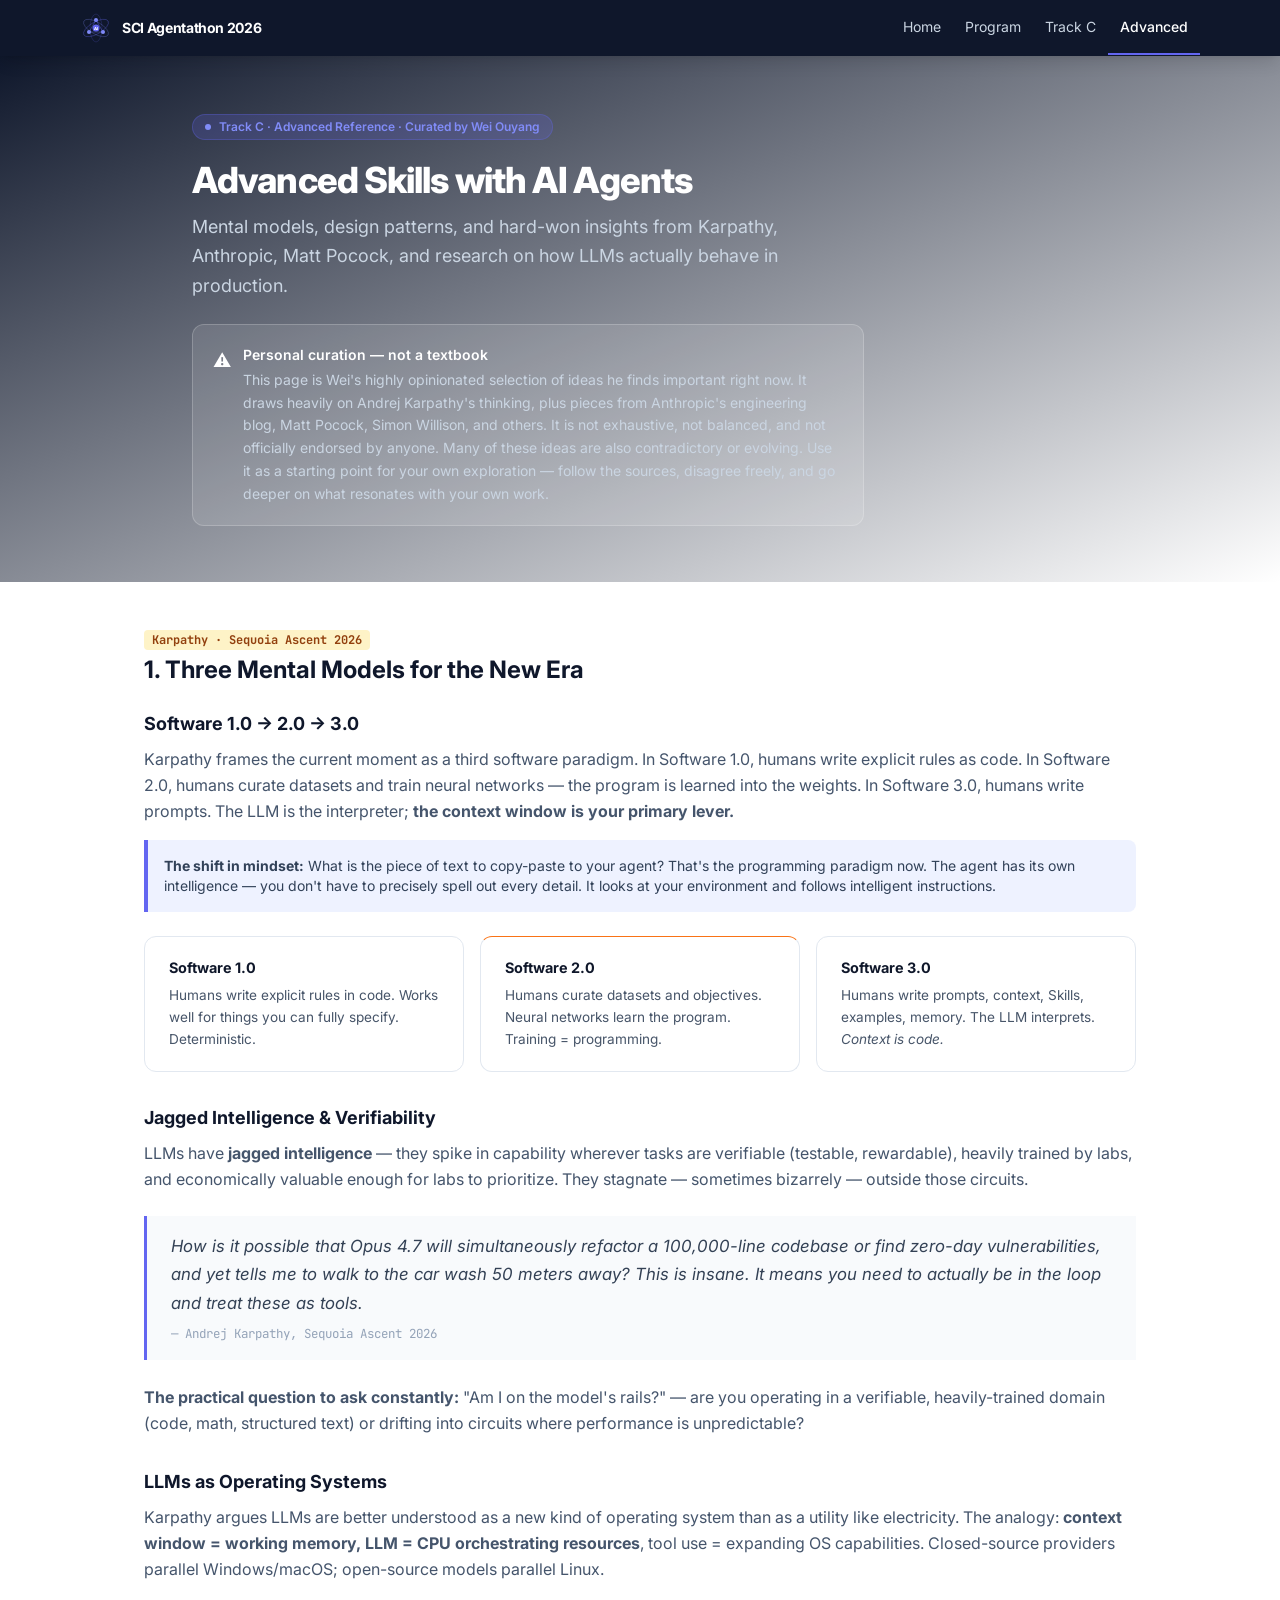
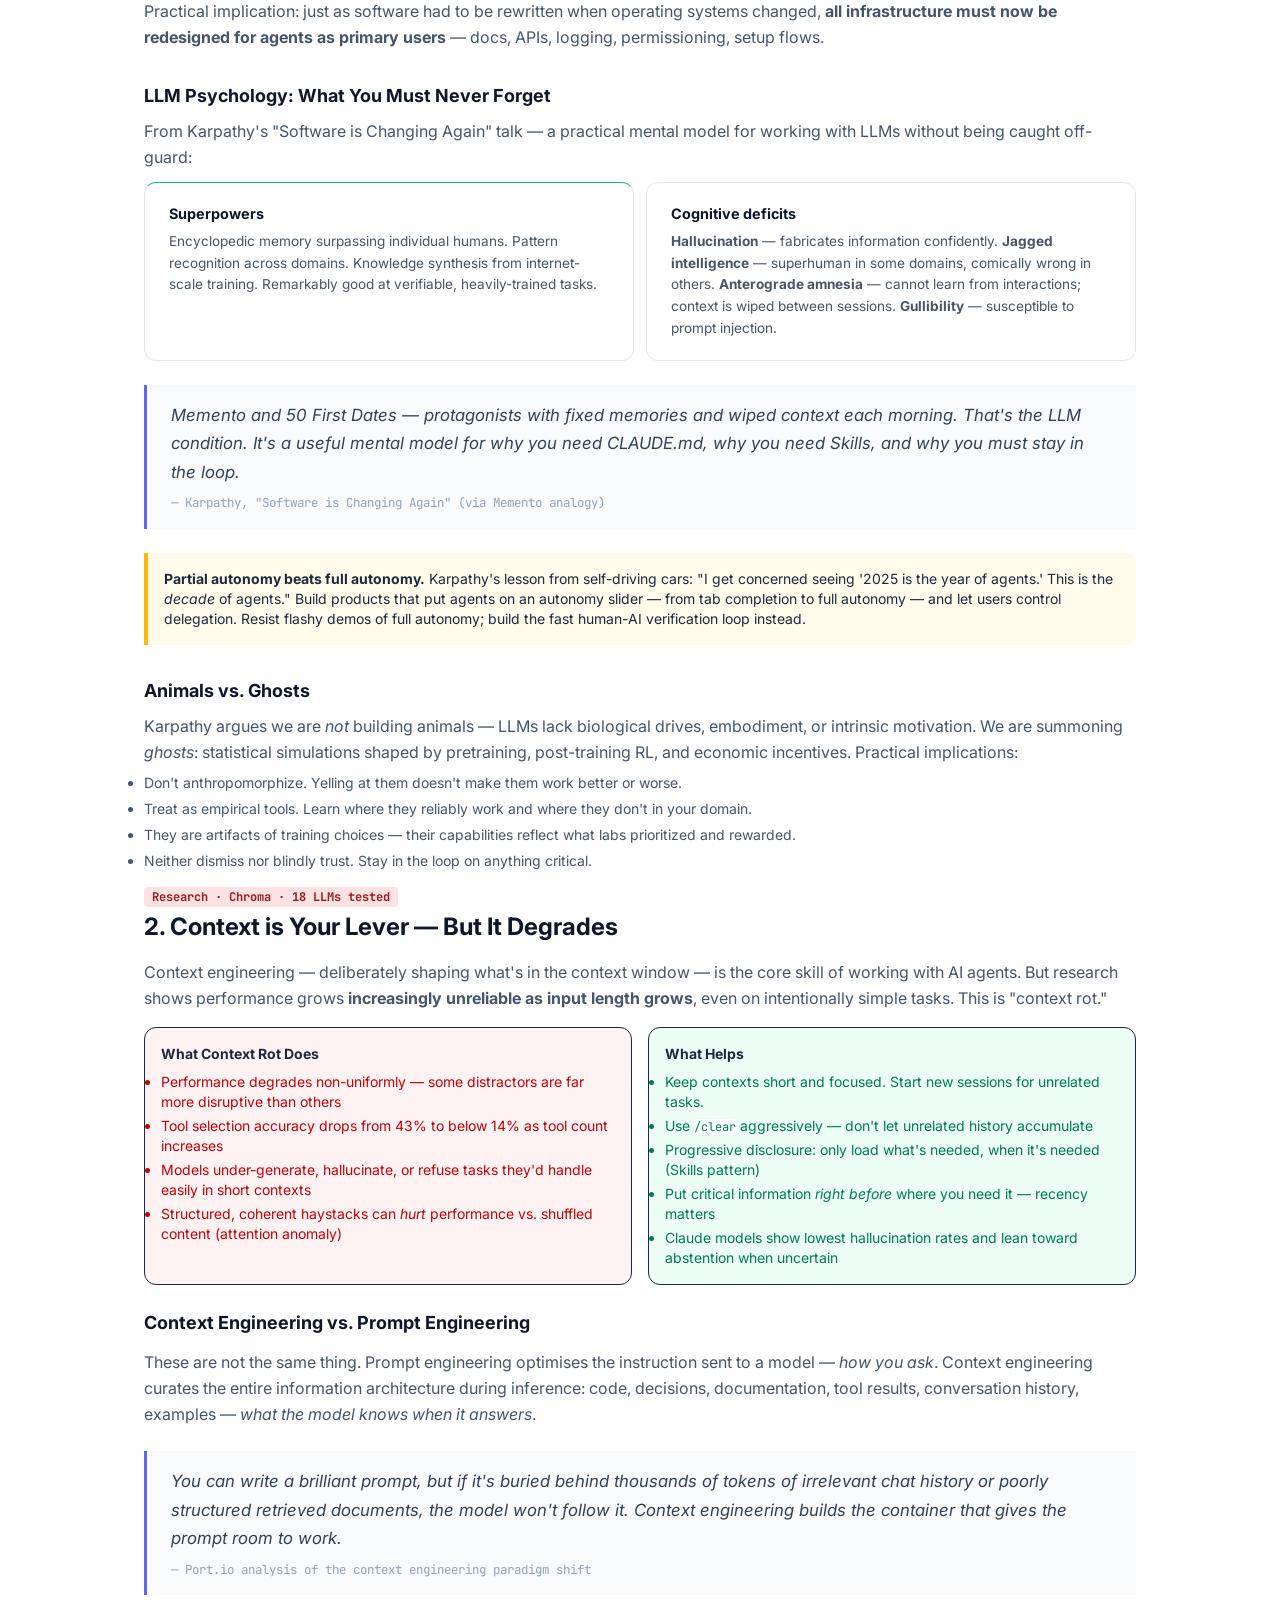
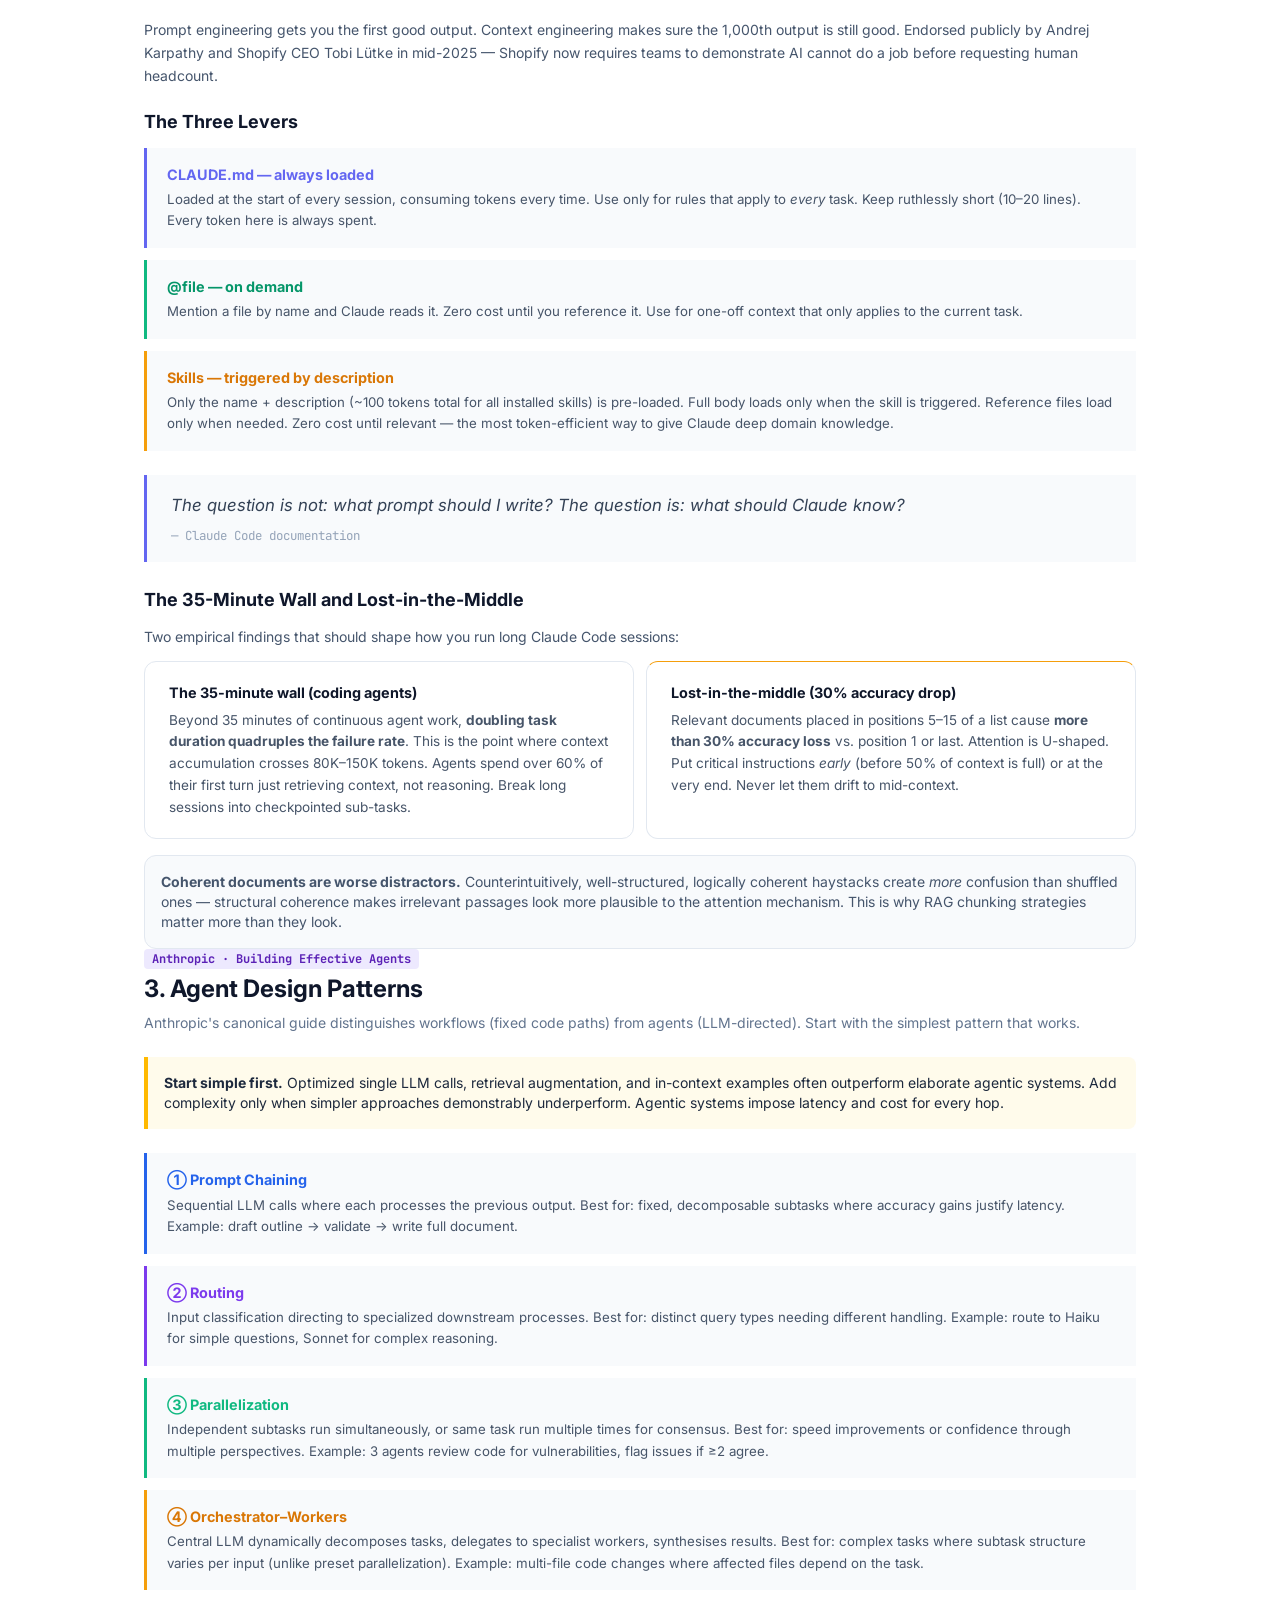
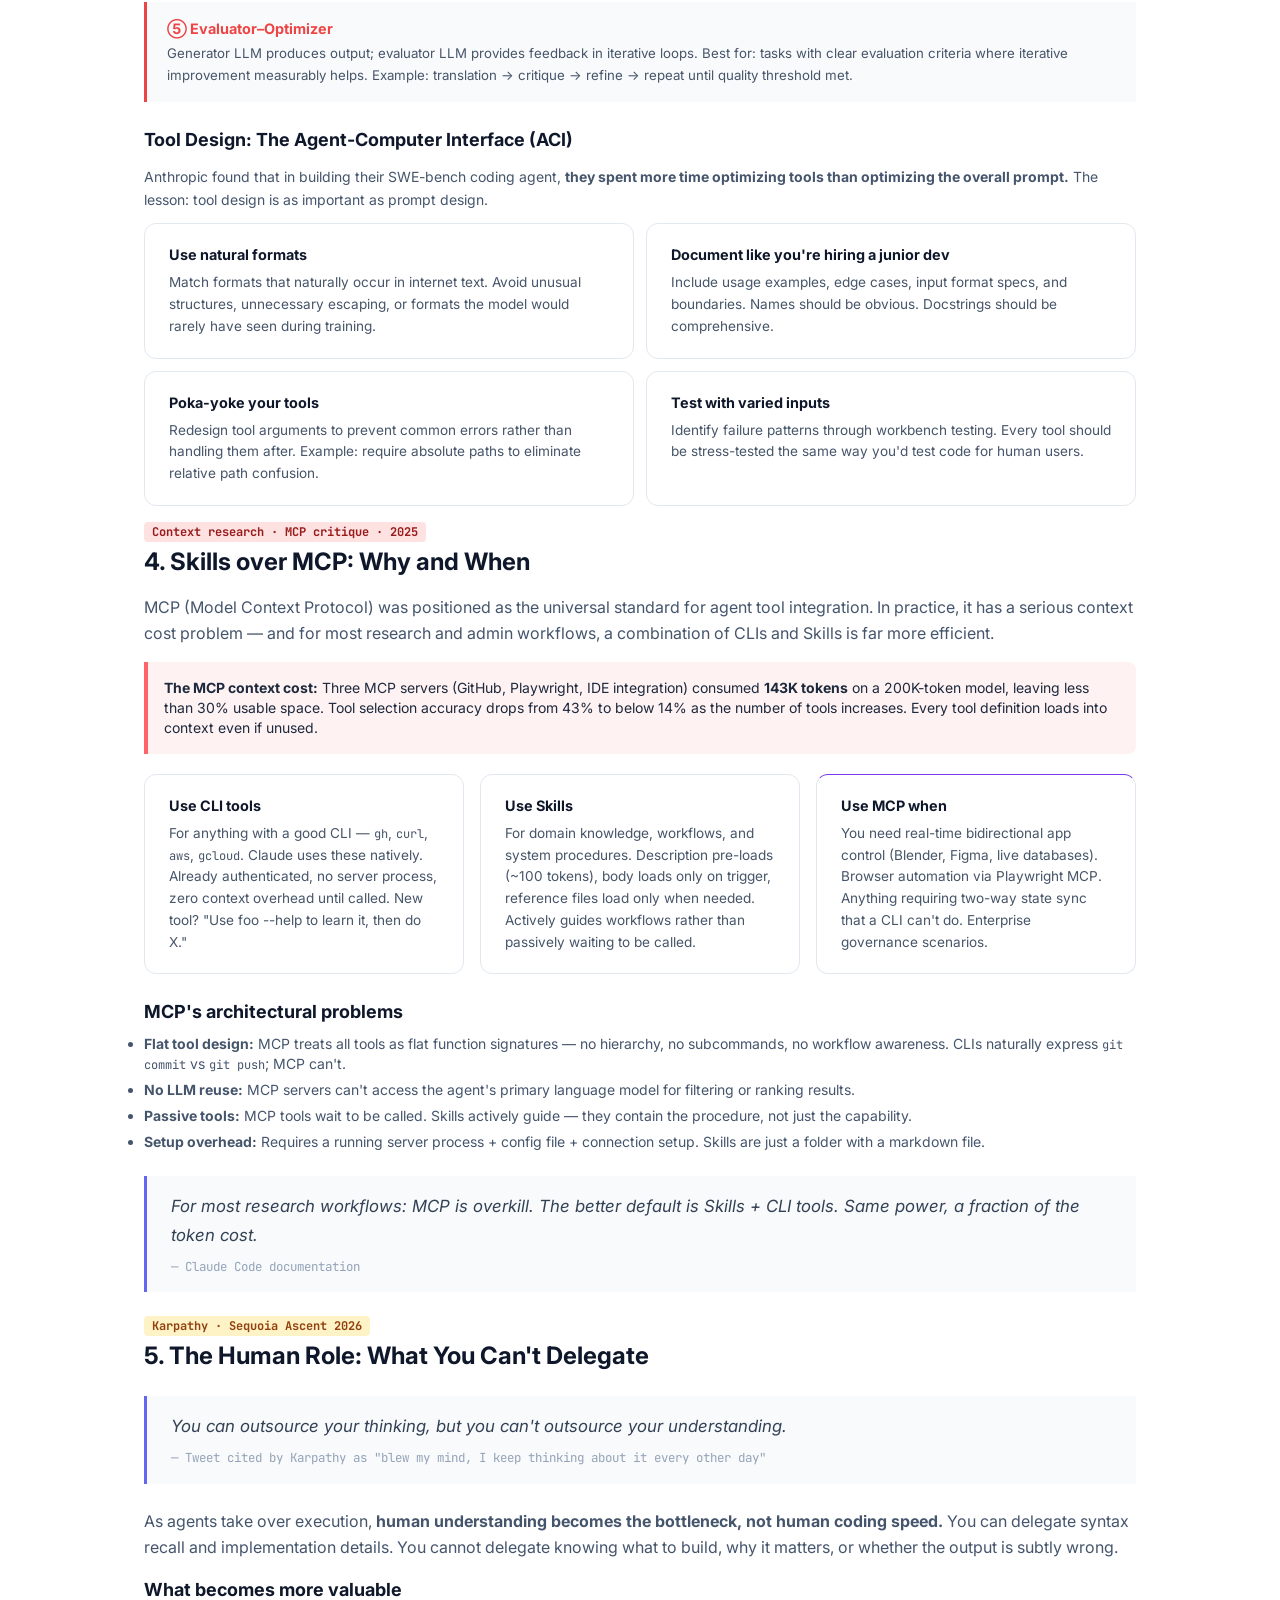
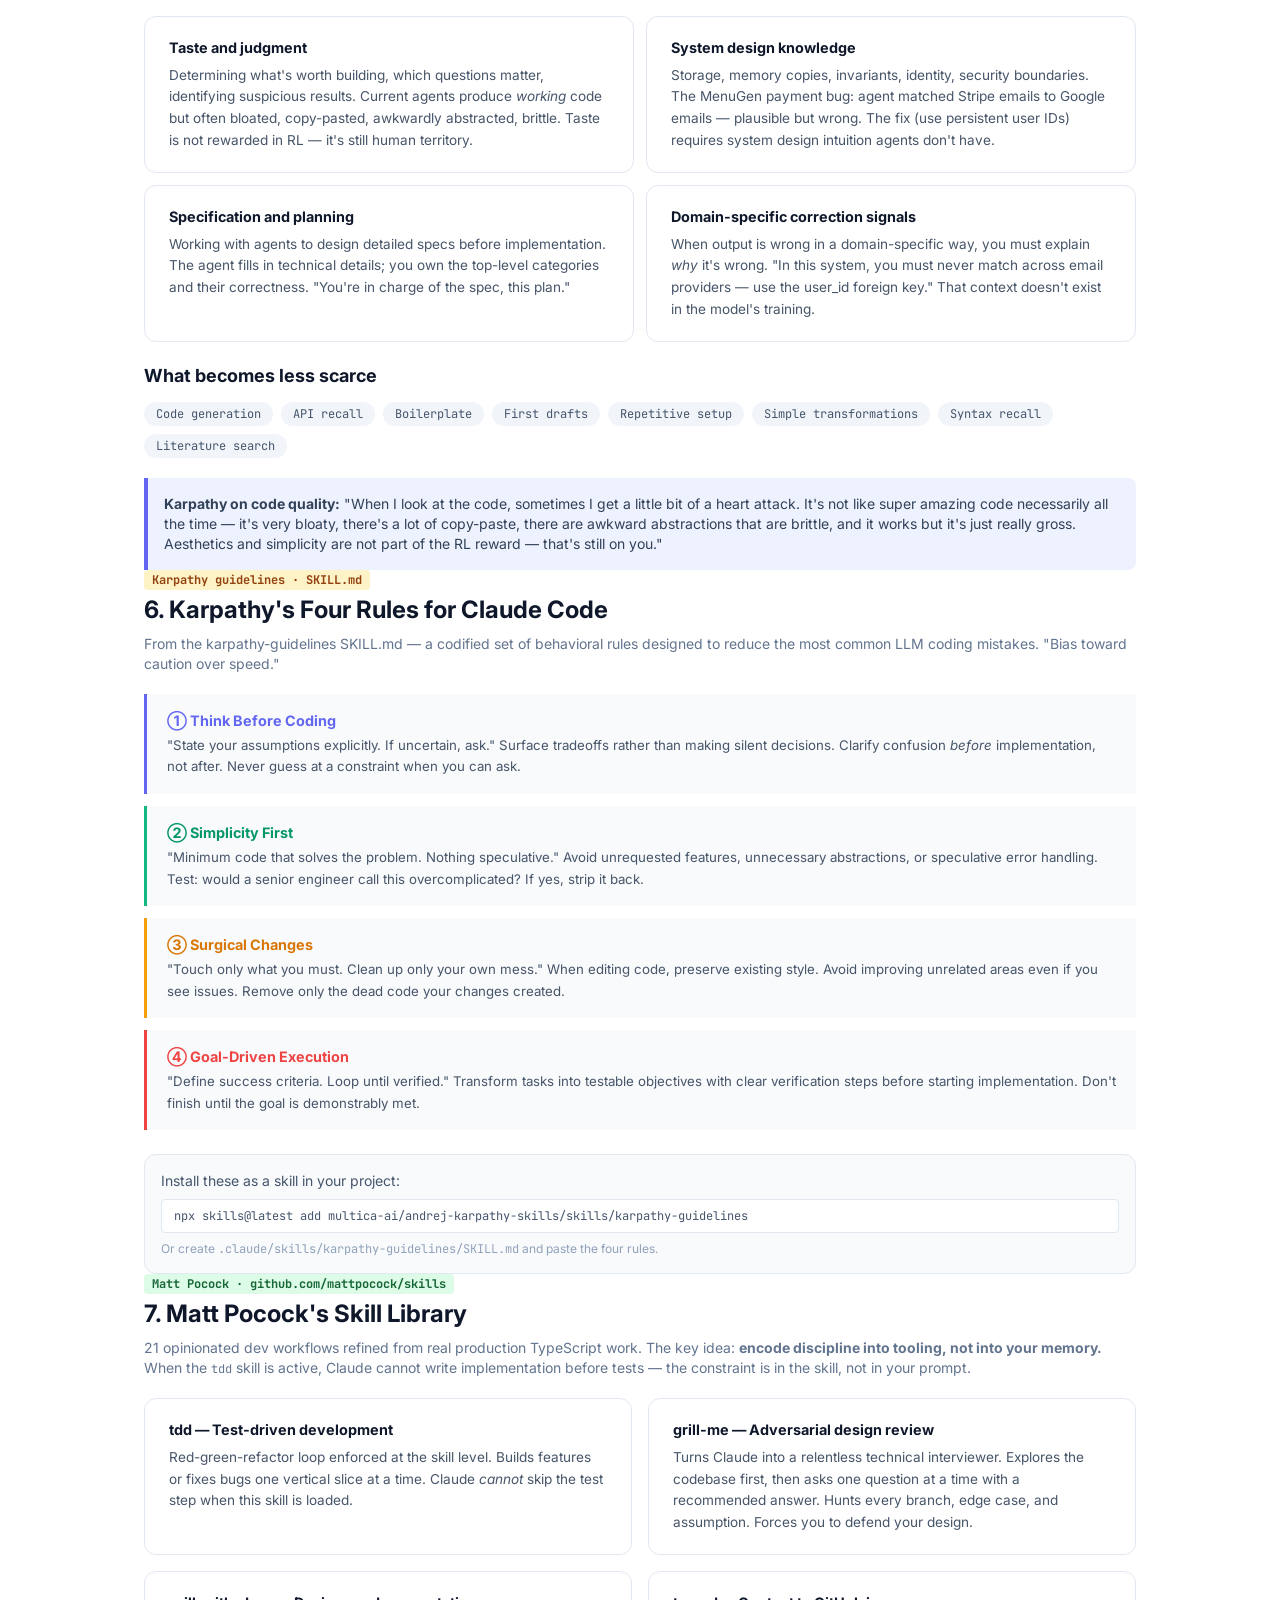
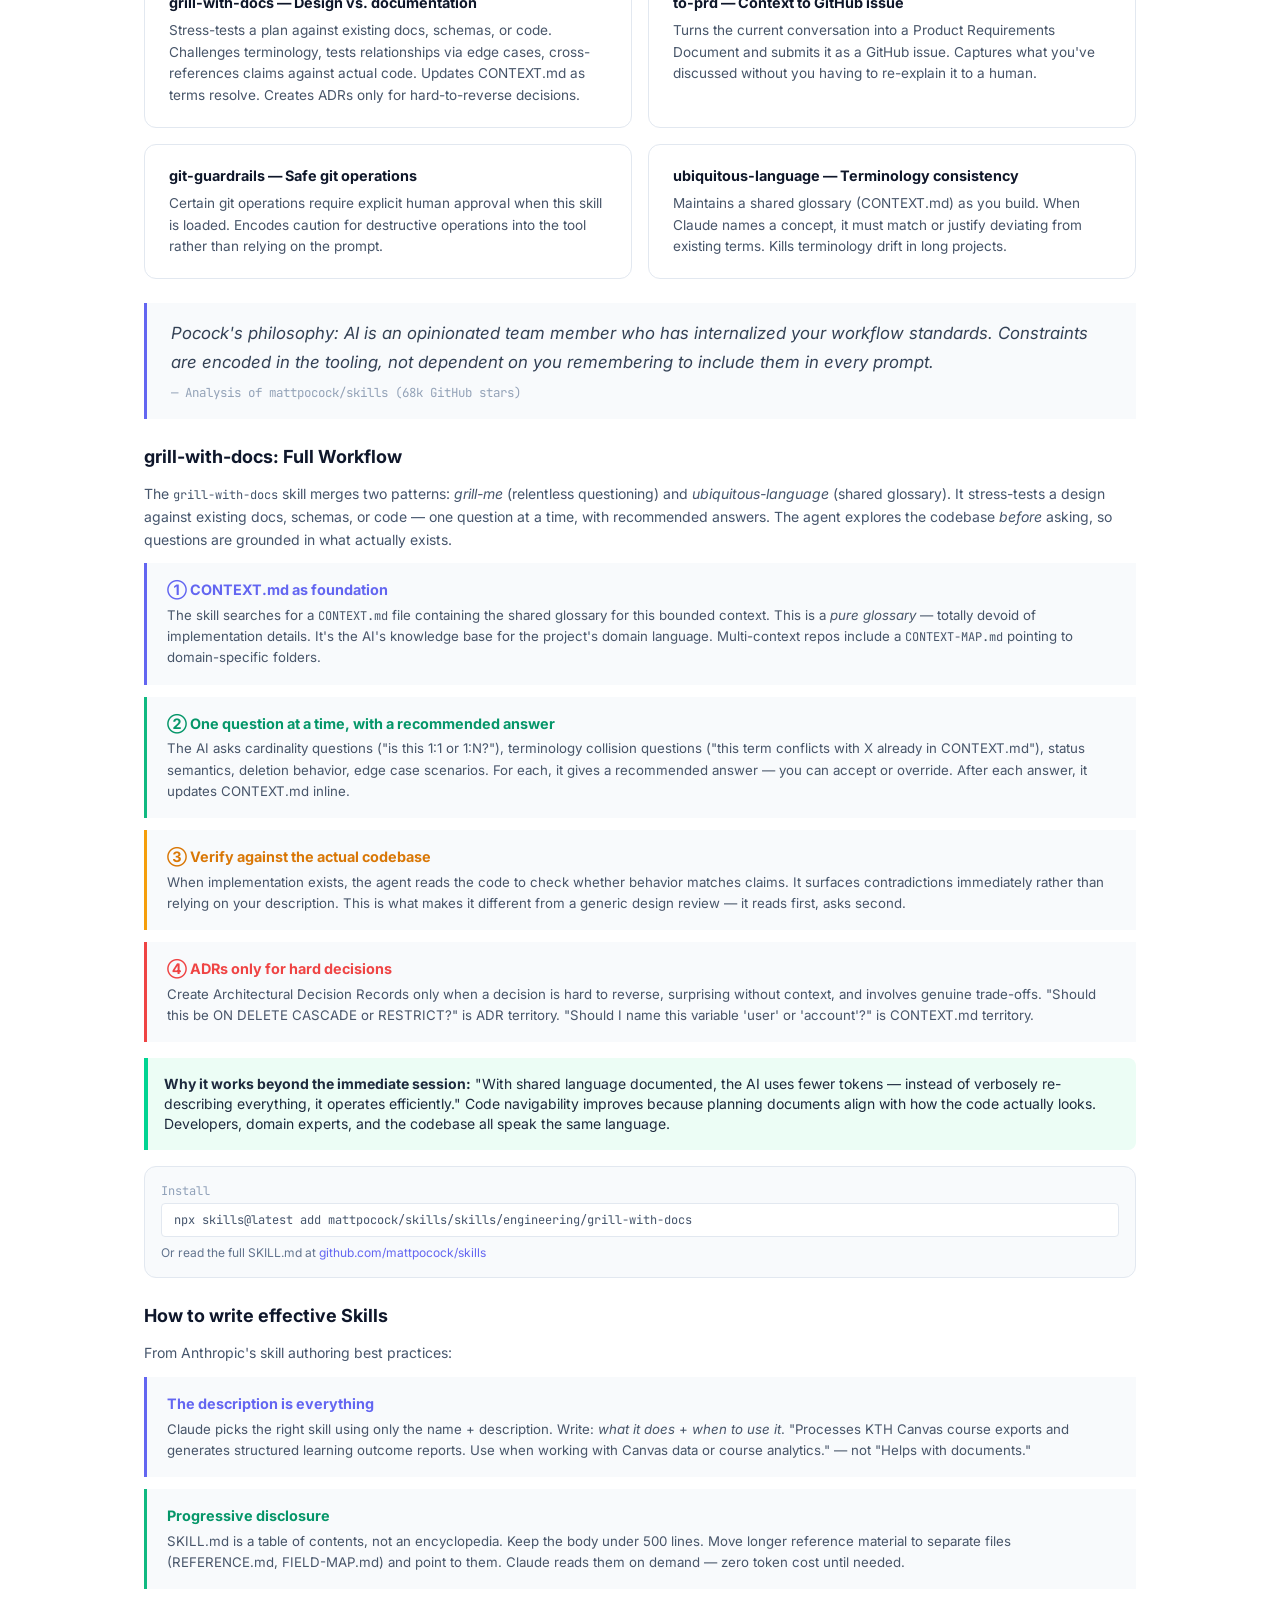
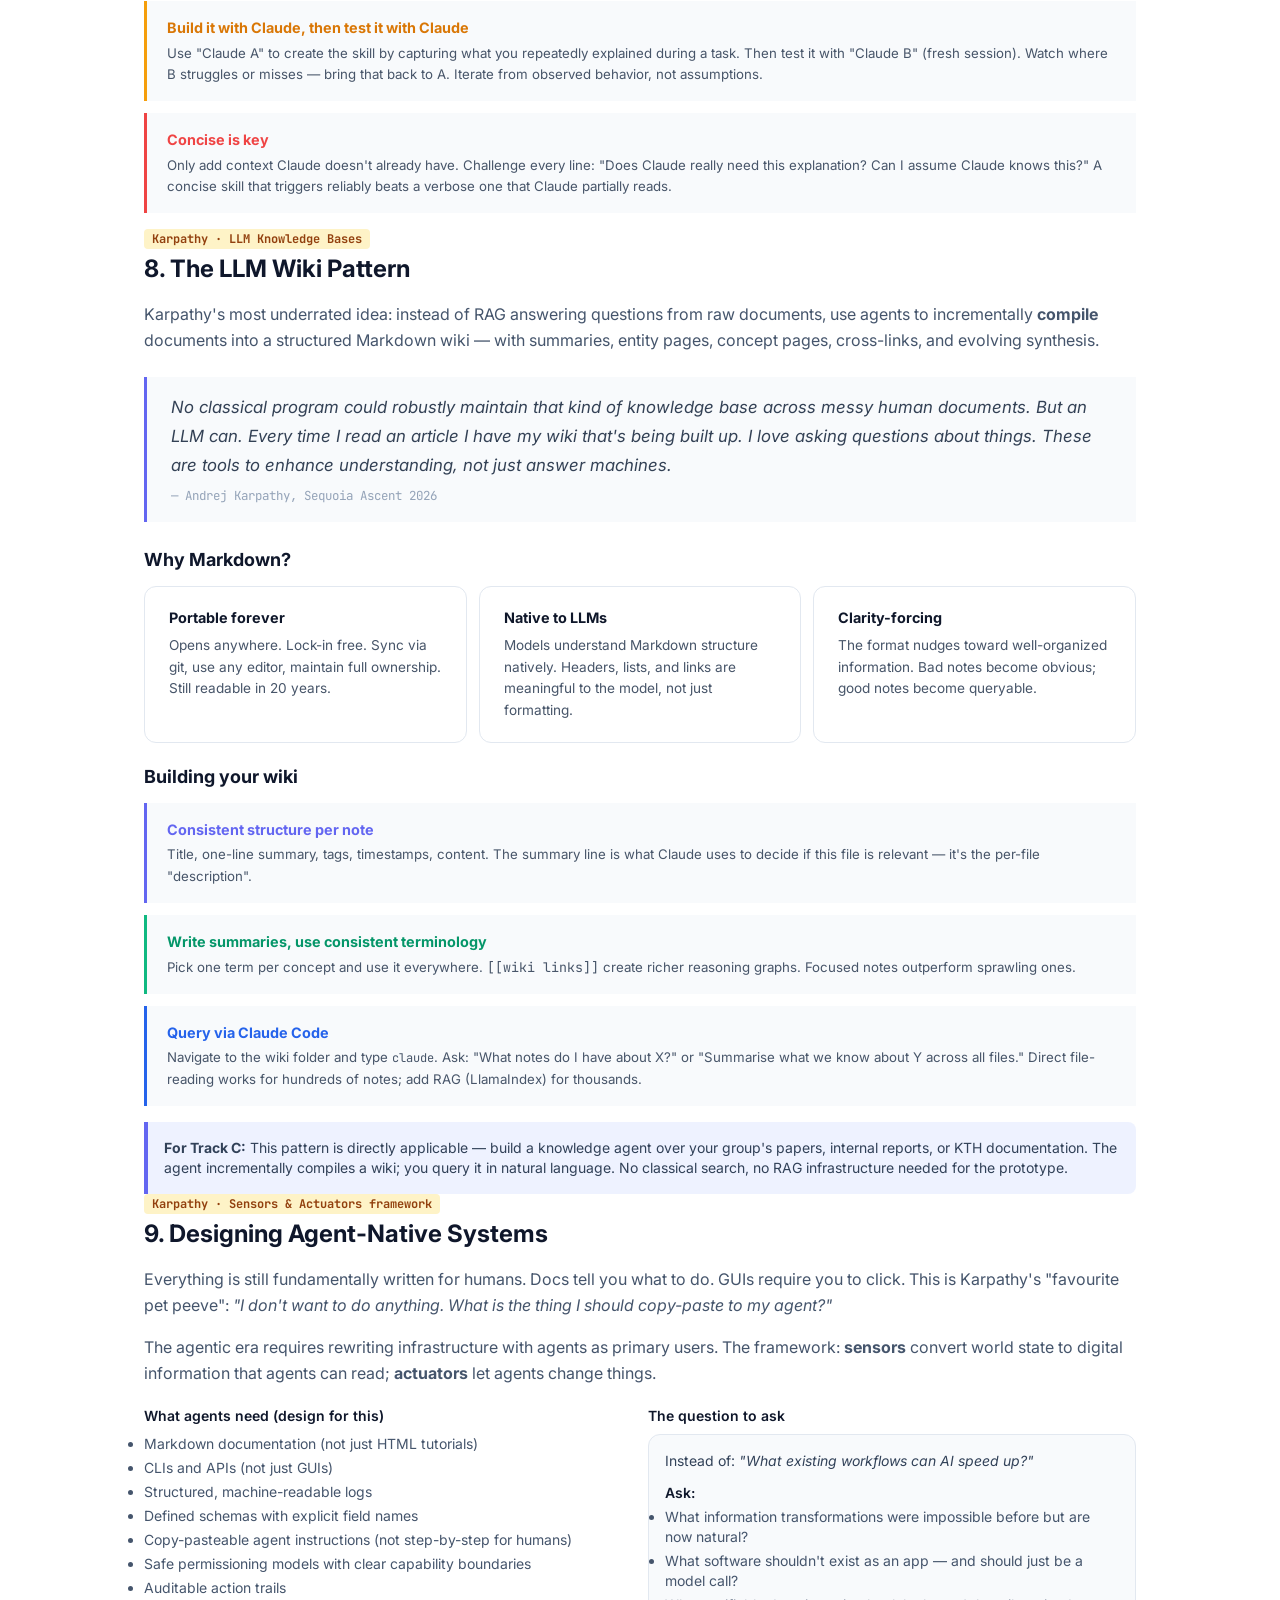
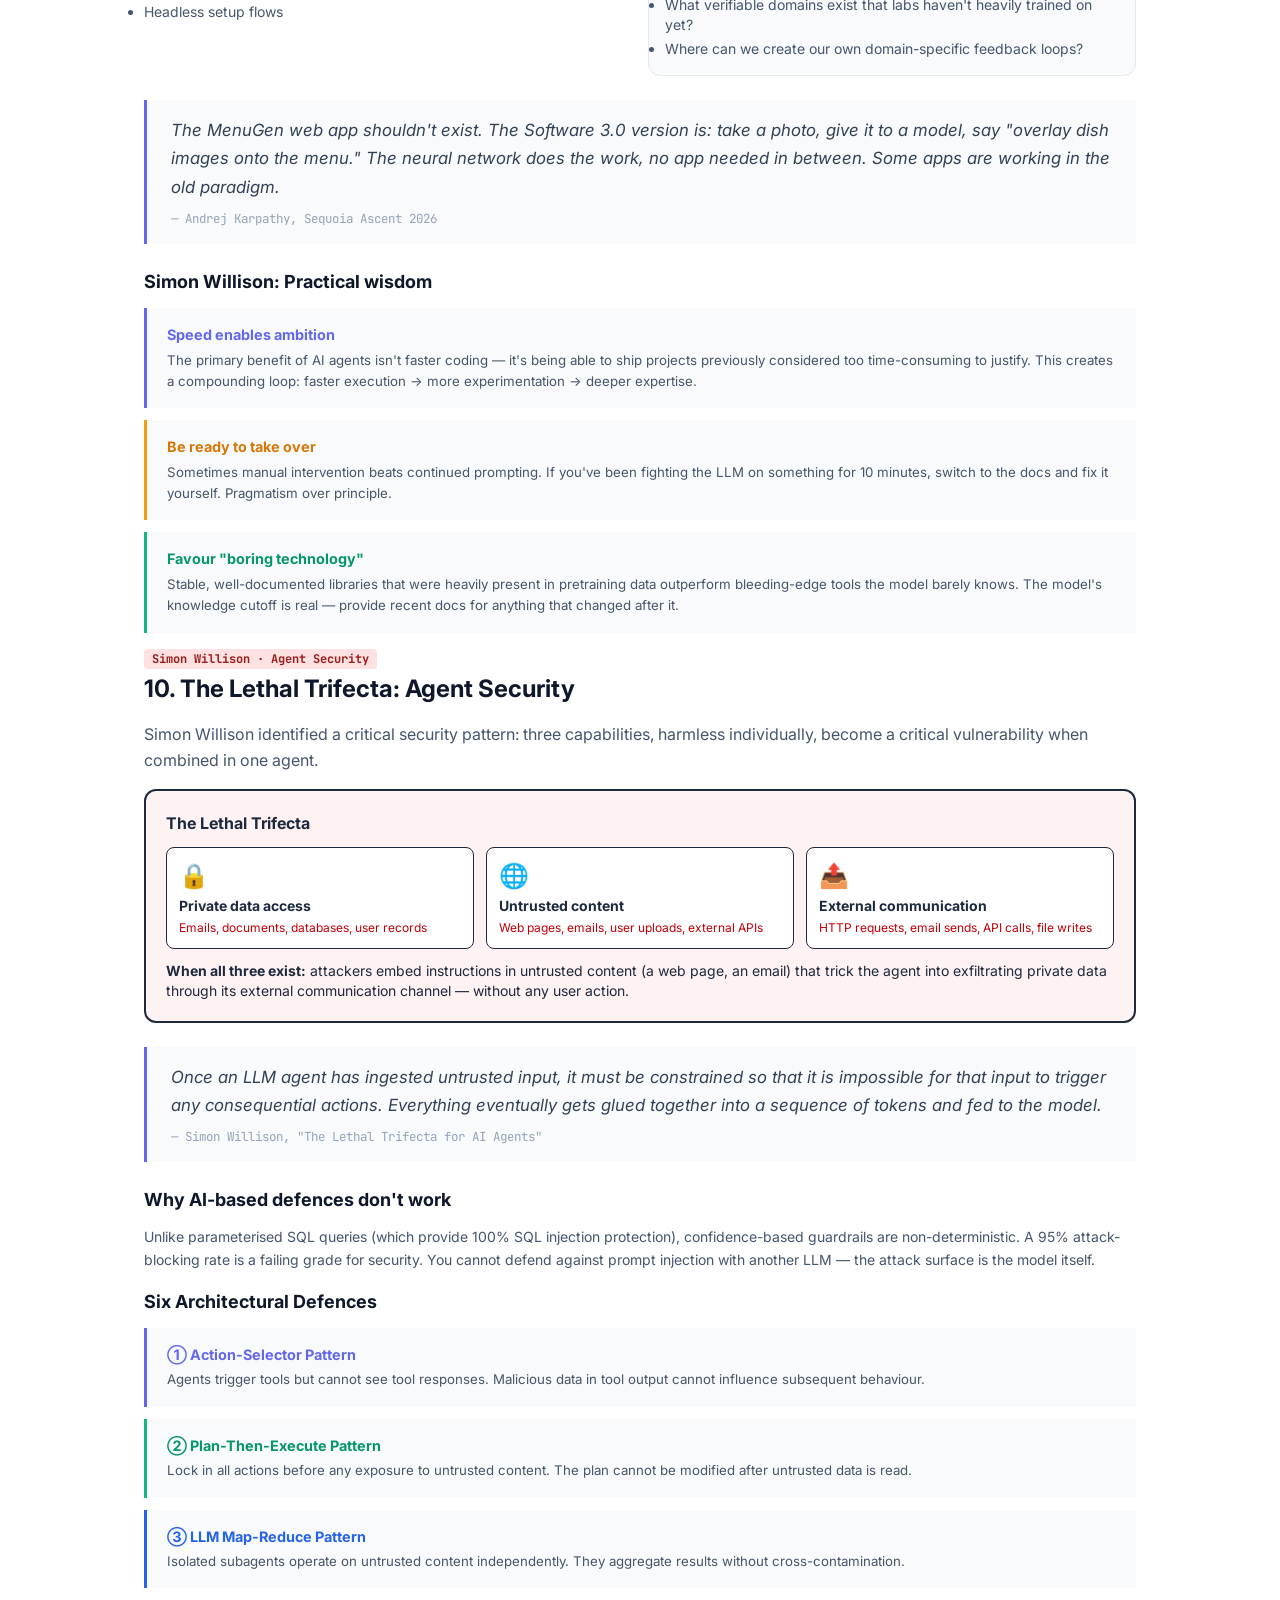
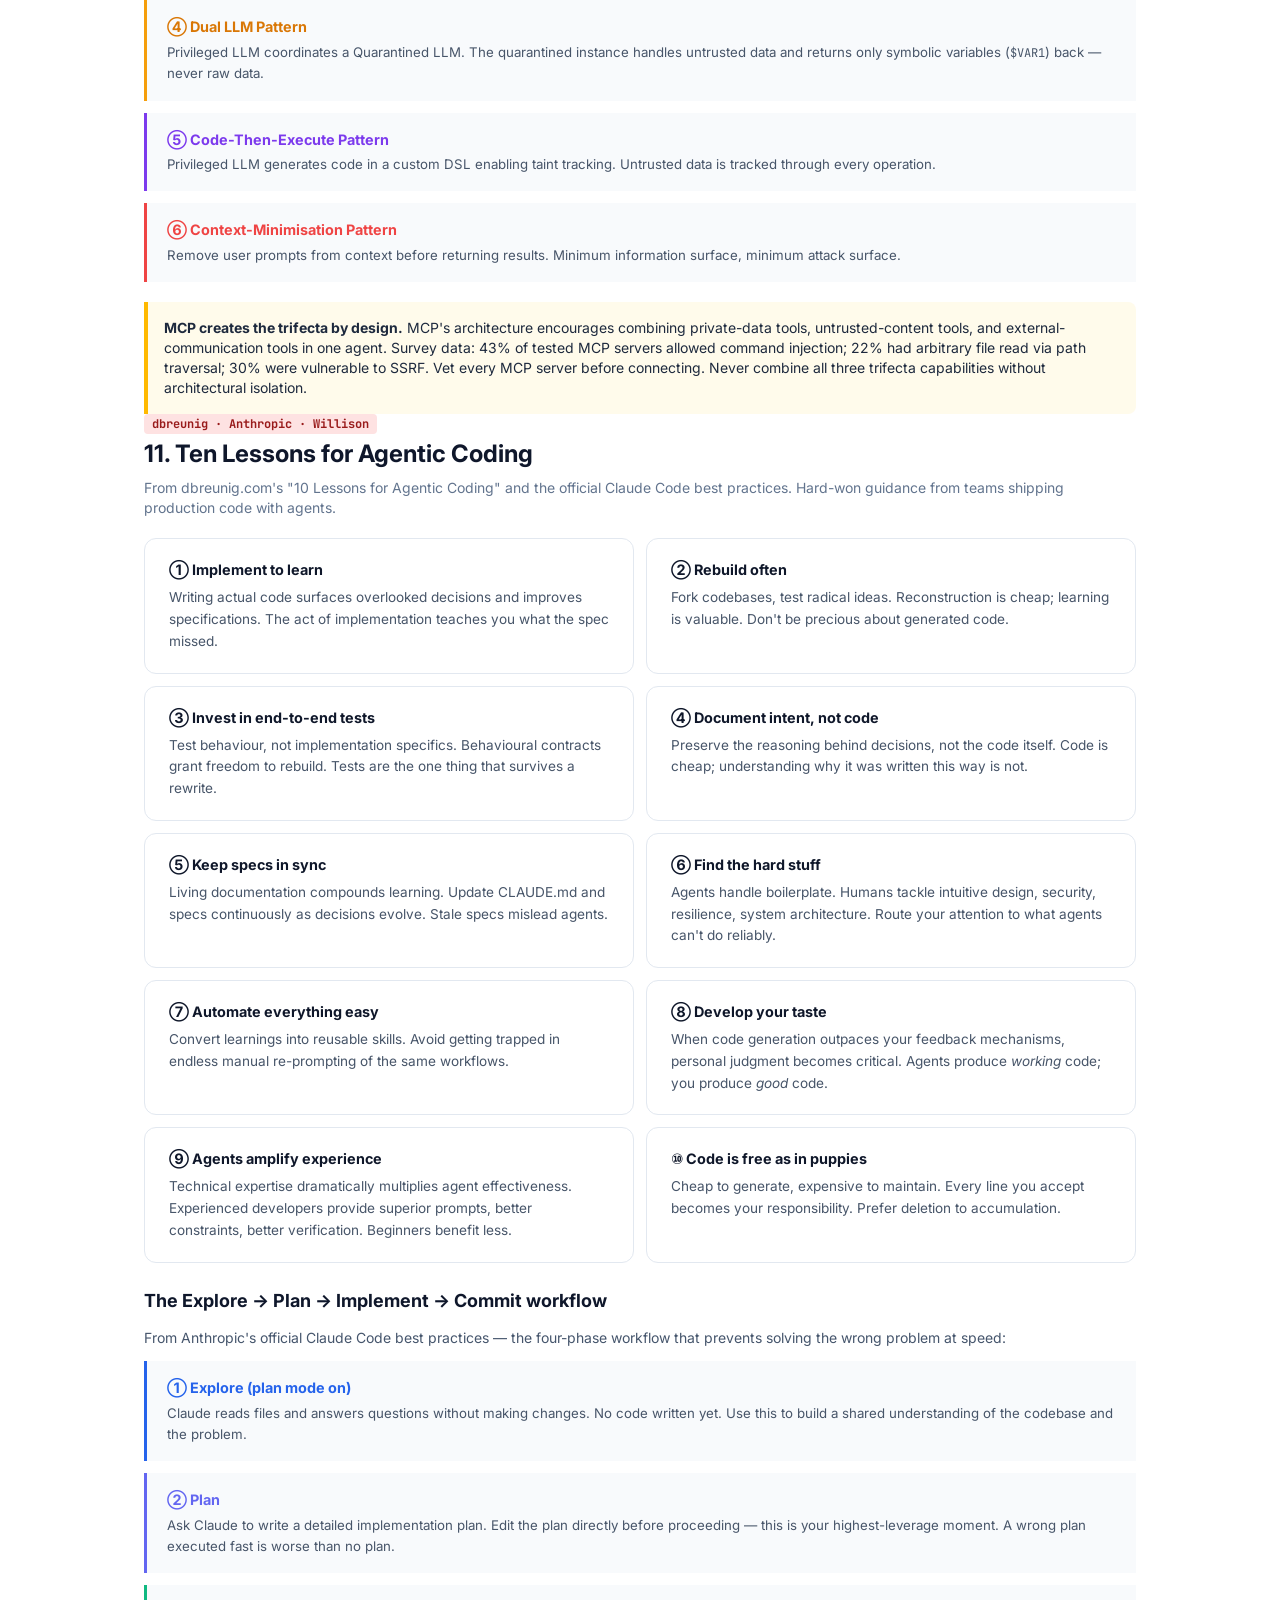
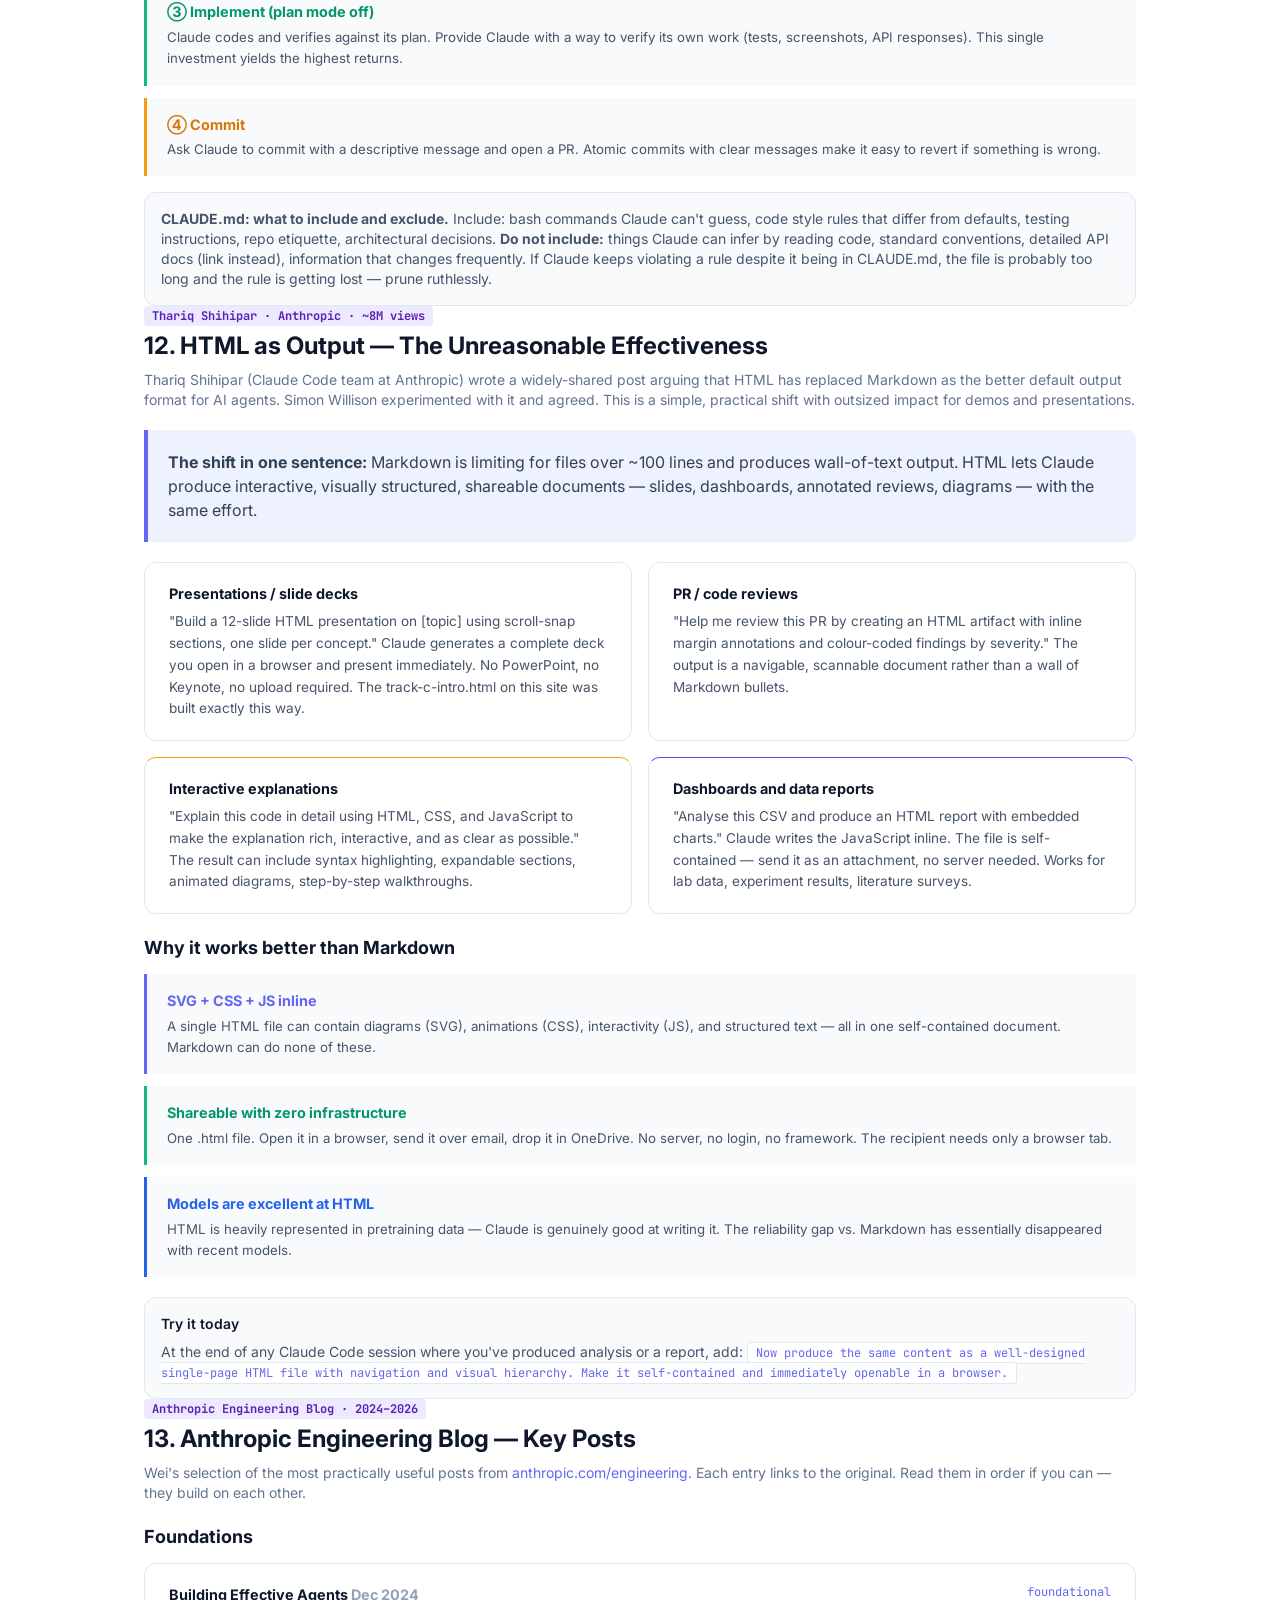
==== commit cfa49701: "Advanced page: add disclaimer, HTML output section, Anthropic blog compilation Disclaimer: prominent" ====
--- a/docs/advanced.html
+++ b/docs/advanced.html
@@ -65,10 +65,20 @@
   <div class="max-w-4xl mx-auto">
     <div class="inline-flex items-center gap-2 bg-accent/20 text-accent-light text-xs font-semibold px-3 py-1 rounded-full mb-5 border border-accent/30">
       <span class="w-1.5 h-1.5 bg-accent-light rounded-full"></span>
-      Track C · Advanced Reference
+      Track C · Advanced Reference · Curated by Wei Ouyang
     </div>
     <h1 class="text-3xl md:text-4xl font-extrabold tracking-tight mb-3">Advanced Skills with AI Agents</h1>
-    <p class="text-slate-300 text-lg max-w-2xl leading-relaxed">Mental models, design patterns, and hard-won insights from Karpathy, Anthropic, Matt Pocock, and research on how LLMs actually behave in production.</p>
+    <p class="text-slate-300 text-lg max-w-2xl leading-relaxed mb-6">Mental models, design patterns, and hard-won insights from Karpathy, Anthropic, Matt Pocock, and research on how LLMs actually behave in production.</p>
+    <!-- Disclaimer -->
+    <div class="bg-white/10 border border-white/20 rounded-xl p-5 max-w-2xl">
+      <div class="flex items-start gap-3">
+        <div class="text-amber-300 text-lg mt-0.5">⚠️</div>
+        <div>
+          <div class="font-semibold text-white text-sm mb-1">Personal curation — not a textbook</div>
+          <p class="text-slate-300 text-sm leading-relaxed">This page is Wei's highly opinionated selection of ideas he finds important right now. It draws heavily on Andrej Karpathy's thinking, plus pieces from Anthropic's engineering blog, Matt Pocock, Simon Willison, and others. It is not exhaustive, not balanced, and not officially endorsed by anyone. Many of these ideas are also contradictory or evolving. Use it as a starting point for your own exploration — follow the sources, disagree freely, and go deeper on what resonates with your own work.</p>
+        </div>
+      </div>
+    </div>
   </div>
 </header>
 
@@ -91,6 +101,8 @@
         <a href="#agent-native" class="toc-link">9. Agent-Native Design</a>
         <a href="#security" class="toc-link">10. Security: Lethal Trifecta</a>
         <a href="#agentic-lessons" class="toc-link">11. Agentic Coding Lessons</a>
+        <a href="#html-output" class="toc-link">12. HTML as Output</a>
+        <a href="#anthropic-blog" class="toc-link">13. Anthropic Blog</a>
         <a href="#quotes" class="toc-link">Key Quotes</a>
         <a href="#sources" class="toc-link">Sources</a>
       </nav>
@@ -809,6 +821,172 @@
     </section>
 
     <!-- ─────────────────────────────────────
+         12. HTML AS OUTPUT
+    ───────────────────────────────────── -->
+    <section id="html-output" class="section-anchor mb-14">
+      <div class="flex items-center gap-2 mb-1">
+        <span class="text-xs font-mono font-bold px-2 py-0.5 rounded tag-anthropic">Thariq Shihipar · Anthropic · ~8M views</span>
+      </div>
+      <h2 class="text-2xl font-bold text-slate-900 mb-2">12. HTML as Output — The Unreasonable Effectiveness</h2>
+      <p class="text-slate-500 text-sm mb-5">Thariq Shihipar (Claude Code team at Anthropic) wrote a widely-shared post arguing that HTML has replaced Markdown as the better default output format for AI agents. Simon Willison experimented with it and agreed. This is a simple, practical shift with outsized impact for demos and presentations.</p>
+
+      <div class="bg-indigo-50 border-l-4 border-accent rounded-r-lg p-5 mb-5 text-slate-700">
+        <strong>The shift in one sentence:</strong> Markdown is limiting for files over ~100 lines and produces wall-of-text output. HTML lets Claude produce interactive, visually structured, shareable documents — slides, dashboards, annotated reviews, diagrams — with the same effort.
+      </div>
+
+      <div class="grid md:grid-cols-2 gap-4 mb-5">
+        <div class="insight-card border-t-4 border-t-accent">
+          <h4>Presentations / slide decks</h4>
+          <p>"Build a 12-slide HTML presentation on [topic] using scroll-snap sections, one slide per concept." Claude generates a complete deck you open in a browser and present immediately. No PowerPoint, no Keynote, no upload required. The track-c-intro.html on this site was built exactly this way.</p>
+        </div>
+        <div class="insight-card border-t-4 border-t-emerald-500">
+          <h4>PR / code reviews</h4>
+          <p>"Help me review this PR by creating an HTML artifact with inline margin annotations and colour-coded findings by severity." The output is a navigable, scannable document rather than a wall of Markdown bullets.</p>
+        </div>
+        <div class="insight-card border-t-4" style="border-top-color:#f59e0b">
+          <h4>Interactive explanations</h4>
+          <p>"Explain this code in detail using HTML, CSS, and JavaScript to make the explanation rich, interactive, and as clear as possible." The result can include syntax highlighting, expandable sections, animated diagrams, step-by-step walkthroughs.</p>
+        </div>
+        <div class="insight-card border-t-4" style="border-top-color:#7c3aed">
+          <h4>Dashboards and data reports</h4>
+          <p>"Analyse this CSV and produce an HTML report with embedded charts." Claude writes the JavaScript inline. The file is self-contained — send it as an attachment, no server needed. Works for lab data, experiment results, literature surveys.</p>
+        </div>
+      </div>
+
+      <h3 class="text-lg font-bold text-slate-900 mb-3">Why it works better than Markdown</h3>
+      <div class="space-y-2 mb-5">
+        <div class="pattern-box" style="border-left-color:#6366f1">
+          <h4 class="text-accent">SVG + CSS + JS inline</h4>
+          <p>A single HTML file can contain diagrams (SVG), animations (CSS), interactivity (JS), and structured text — all in one self-contained document. Markdown can do none of these.</p>
+        </div>
+        <div class="pattern-box" style="border-left-color:#10b981">
+          <h4 style="color:#059669">Shareable with zero infrastructure</h4>
+          <p>One .html file. Open it in a browser, send it over email, drop it in OneDrive. No server, no login, no framework. The recipient needs only a browser tab.</p>
+        </div>
+        <div class="pattern-box" style="border-left-color:#2563eb">
+          <h4 style="color:#2563eb">Models are excellent at HTML</h4>
+          <p>HTML is heavily represented in pretraining data — Claude is genuinely good at writing it. The reliability gap vs. Markdown has essentially disappeared with recent models.</p>
+        </div>
+      </div>
+
+      <div class="bg-slate-50 border border-slate-200 rounded-xl p-4 text-sm">
+        <p class="font-semibold text-slate-900 mb-2">Try it today</p>
+        <p class="text-slate-600">At the end of any Claude Code session where you've produced analysis or a report, add: <span class="font-mono text-xs bg-white border border-slate-200 px-2 py-0.5 rounded text-accent">Now produce the same content as a well-designed single-page HTML file with navigation and visual hierarchy. Make it self-contained and immediately openable in a browser.</span></p>
+      </div>
+    </section>
+
+    <!-- ─────────────────────────────────────
+         13. ANTHROPIC ENGINEERING BLOG
+    ───────────────────────────────────── -->
+    <section id="anthropic-blog" class="section-anchor mb-14">
+      <div class="flex items-center gap-2 mb-1">
+        <span class="text-xs font-mono font-bold px-2 py-0.5 rounded tag-anthropic">Anthropic Engineering Blog · 2024–2026</span>
+      </div>
+      <h2 class="text-2xl font-bold text-slate-900 mb-2">13. Anthropic Engineering Blog — Key Posts</h2>
+      <p class="text-slate-500 text-sm mb-5">Wei's selection of the most practically useful posts from <a href="https://www.anthropic.com/engineering" target="_blank" class="text-accent">anthropic.com/engineering</a>. Each entry links to the original. Read them in order if you can — they build on each other.</p>
+
+      <h3 class="text-lg font-bold text-slate-900 mb-3">Foundations</h3>
+      <div class="space-y-3 mb-6">
+        <a href="https://www.anthropic.com/engineering/building-effective-agents" target="_blank" class="insight-card block no-underline hover:border-accent transition">
+          <div class="flex items-start justify-between gap-2 mb-1">
+            <h4>Building Effective Agents <span class="font-normal text-slate-400">Dec 2024</span></h4>
+            <span class="text-xs font-mono text-accent shrink-0">foundational</span>
+          </div>
+          <p>The five agent patterns (prompt chaining, routing, parallelisation, orchestrator-workers, evaluator-optimizer). The ACI concept — invest as much in tool design as in prompt design. "Add complexity only when it demonstrably improves outcomes." Start here.</p>
+        </a>
+        <a href="https://www.anthropic.com/engineering/effective-context-engineering-for-ai-agents" target="_blank" class="insight-card block no-underline hover:border-accent transition">
+          <div class="flex items-start justify-between gap-2 mb-1">
+            <h4>Effective Context Engineering for AI Agents <span class="font-normal text-slate-400">Sep 2025</span></h4>
+            <span class="text-xs font-mono text-accent shrink-0">foundational</span>
+          </div>
+          <p>"Find the smallest set of high-signal tokens that maximise the likelihood of your desired outcome." Just-in-time loading, progressive disclosure, the Goldilocks zone for system prompts. Distinguishes context engineering from prompt engineering. Pairs with the Chroma context rot research.</p>
+        </a>
+        <a href="https://www.anthropic.com/engineering/claude-code-best-practices" target="_blank" class="insight-card block no-underline hover:border-accent transition">
+          <div class="flex items-start justify-between gap-2 mb-1">
+            <h4>Claude Code: Best Practices for Agentic Coding <span class="font-normal text-slate-400">Apr 2025</span></h4>
+            <span class="text-xs font-mono text-accent shrink-0">practical</span>
+          </div>
+          <p>The Explore→Plan→Implement→Commit workflow. CLAUDE.md do's and don'ts. When to use plan mode vs. not. Session management (when to /clear, when to use subagents). The single highest-leverage investment: give the agent a way to verify its own work.</p>
+        </a>
+      </div>
+
+      <h3 class="text-lg font-bold text-slate-900 mb-3">Tools and multi-agent systems</h3>
+      <div class="space-y-3 mb-6">
+        <a href="https://www.anthropic.com/engineering/writing-tools-for-agents" target="_blank" class="insight-card block no-underline hover:border-accent transition">
+          <div class="flex items-start justify-between gap-2 mb-1">
+            <h4>Writing Effective Tools for Agents <span class="font-normal text-slate-400">Sep 2025</span></h4>
+            <span class="text-xs font-mono text-accent shrink-0">tool design</span>
+          </div>
+          <p>More tools ≠ better outcomes. Namespace related tools. Return only high-signal information — replace cryptic UUIDs with semantic names. The SWE-bench finding: switching to absolute filepaths eliminated an entire class of errors. "Small refinements to tool descriptions can yield dramatic improvements."</p>
+        </a>
+        <a href="https://www.anthropic.com/engineering/claude-think-tool" target="_blank" class="insight-card block no-underline hover:border-accent transition">
+          <div class="flex items-start justify-between gap-2 mb-1">
+            <h4>The "Think" Tool: Enabling Claude to Stop and Think <span class="font-normal text-slate-400">Mar 2025</span></h4>
+            <span class="text-xs font-mono text-accent shrink-0">tool design</span>
+          </div>
+          <p>A simple tool that gives Claude a scratchpad to reason between tool calls — not extended thinking (before response), but mid-task reflection (after tool outputs). 54% relative improvement on the airline domain of τ-Bench. Use when: processing complex tool output, verifying policy compliance, sequential decision-making where each step builds on the last.</p>
+        </a>
+        <a href="https://www.anthropic.com/engineering/multi-agent-research-system" target="_blank" class="insight-card block no-underline hover:border-accent transition">
+          <div class="flex items-start justify-between gap-2 mb-1">
+            <h4>How We Built Our Multi-Agent Research System <span class="font-normal text-slate-400">Jun 2025</span></h4>
+            <span class="text-xs font-mono text-accent shrink-0">architecture</span>
+          </div>
+          <p>Opus 4 lead + Sonnet 4 subagents outperformed single-agent Opus 4 by 90.2% on internal evaluations. Token usage explains 80% of performance variance on BrowseComp. Parallelisation reduced research time by up to 90%. Scaling rules: simple queries = 1 agent, complex research = 10+ agents with divided responsibilities.</p>
+        </a>
+        <a href="https://www.anthropic.com/engineering/building-c-compiler" target="_blank" class="insight-card block no-underline hover:border-accent transition">
+          <div class="flex items-start justify-between gap-2 mb-1">
+            <h4>Building a C Compiler with a Team of Parallel Claudes <span class="font-normal text-slate-400">Feb 2026</span></h4>
+            <span class="text-xs font-mono text-accent shrink-0">case study</span>
+          </div>
+          <p>16 parallel Opus 4.6 instances in isolated Docker containers built a 100K-line Rust C compiler over 2,000 sessions. Key lesson: tests passing rarely means the job is done — the compiler still couldn't implement a 16-bit x86 code generator. GCC as "known-good oracle" enabled parallel agents on the same codebase. Lock-file synchronisation to prevent duplicate work.</p>
+        </a>
+      </div>
+
+      <h3 class="text-lg font-bold text-slate-900 mb-3">Long-running agents and harnesses</h3>
+      <div class="space-y-3 mb-6">
+        <a href="https://www.anthropic.com/engineering/effective-harnesses-for-long-running-agents" target="_blank" class="insight-card block no-underline hover:border-accent transition">
+          <div class="flex items-start justify-between gap-2 mb-1">
+            <h4>Effective Harnesses for Long-Running Agents <span class="font-normal text-slate-400">Nov 2025</span></h4>
+            <span class="text-xs font-mono text-accent shrink-0">architecture</span>
+          </div>
+          <p>Two-agent pattern (Initializer sets up the environment once; Coding agent makes incremental progress per session). Feature lists in JSON prevent premature completion. Progress files + git history replace in-context memory. Mandate single-feature focus per session — attempting too much at once is the primary failure mode.</p>
+        </a>
+        <a href="https://www.anthropic.com/engineering/harness-design-long-running-apps" target="_blank" class="insight-card block no-underline hover:border-accent transition">
+          <div class="flex items-start justify-between gap-2 mb-1">
+            <h4>Harness Design for Long-Running Application Development <span class="font-normal text-slate-400">Mar 2026</span></h4>
+            <span class="text-xs font-mono text-accent shrink-0">architecture</span>
+          </div>
+          <p>GAN-inspired architecture: separate Generator and Evaluator agents. Models have "context anxiety" — they praise their own outputs even when quality is mediocre. Independent evaluators tuned to skepticism outperform self-evaluation. Grading criteria language directly shapes output ("museum quality" drove visual convergence). A 6-hour harness run ($200) vs solo 20-minute run ($9) showed dramatic quality differences.</p>
+        </a>
+        <a href="https://www.anthropic.com/engineering/managed-agents" target="_blank" class="insight-card block no-underline hover:border-accent transition">
+          <div class="flex items-start justify-between gap-2 mb-1">
+            <h4>Scaling Managed Agents: Decoupling Brain from Hands <span class="font-normal text-slate-400">Apr 2026</span></h4>
+            <span class="text-xs font-mono text-accent shrink-0">architecture</span>
+          </div>
+          <p>As agents scale, decoupling planning ("brain") from execution ("hands") becomes essential. The brain sets strategy and evaluates progress; the hands carry out low-level tool calls. This separation prevents the planning context from being polluted by execution noise, and allows specialised models for each role.</p>
+        </a>
+      </div>
+
+      <h3 class="text-lg font-bold text-slate-900 mb-3">Safety and practical ops</h3>
+      <div class="space-y-3 mb-5">
+        <a href="https://www.anthropic.com/engineering/claude-code-auto-mode" target="_blank" class="insight-card block no-underline hover:border-accent transition">
+          <div class="flex items-start justify-between gap-2 mb-1">
+            <h4>Claude Code Auto Mode: A Safer Way to Skip Permissions <span class="font-normal text-slate-400">Mar 2026</span></h4>
+            <span class="text-xs font-mono text-accent shrink-0">safety</span>
+          </div>
+          <p>Auto mode automatically approves routine low-risk actions while asking for permission on high-risk ones. The alternative to <code class="font-mono text-xs">--dangerously-skip-permissions</code> for day-to-day use. Use <code class="font-mono text-xs">--permission-mode auto</code> to enable.</p>
+        </a>
+        <a href="https://www.anthropic.com/engineering/demystifying-evals-for-ai-agents" target="_blank" class="insight-card block no-underline hover:border-accent transition">
+          <div class="flex items-start justify-between gap-2 mb-1">
+            <h4>Demystifying Evals for AI Agents <span class="font-normal text-slate-400">Jan 2026</span></h4>
+            <span class="text-xs font-mono text-accent shrink-0">evaluation</span>
+          </div>
+          <p>How to think about evaluating agent systems vs. one-shot models. The key insight: agent performance is path-dependent — the same final state can be reached in ways that differ greatly in reliability, cost, and safety. Evals must measure trajectories, not just outcomes.</p>
+        </a>
+      </div>
+    </section>
+
+    <!-- ─────────────────────────────────────
          KEY QUOTES
     ───────────────────────────────────── -->
     <section id="quotes" class="section-anchor mb-14">
@@ -889,6 +1067,14 @@
           <h4>Claude Code — Official Best Practices</h4>
           <p>Explore→Plan→Implement→Commit workflow, CLAUDE.md do's and don'ts, session management, the 35-minute wall, parallel sessions. <span class="text-accent">code.claude.com/docs</span></p>
         </a>
+        <a href="https://simonwillison.net/2026/May/8/unreasonable-effectiveness-of-html/" target="_blank" class="insight-card hover:border-accent transition block no-underline">
+          <h4>The Unreasonable Effectiveness of HTML</h4>
+          <p>Thariq Shihipar (Anthropic) + Simon Willison on why HTML beats Markdown for AI output — slides, interactive explanations, annotated reviews, dashboards. ~8M views on X. <span class="text-accent">simonwillison.net</span></p>
+        </a>
+        <a href="https://www.anthropic.com/engineering" target="_blank" class="insight-card hover:border-accent transition block no-underline">
+          <h4>Anthropic Engineering Blog (all posts)</h4>
+          <p>The full index of 24 posts covering building effective agents, context engineering, harness design, multi-agent systems, tool design, and Claude Code best practices. <span class="text-accent">anthropic.com/engineering</span></p>
+        </a>
         <a href="https://www.mindstudio.ai/blog/andrej-karpathy-llm-wiki-knowledge-base-claude-code" target="_blank" class="insight-card hover:border-accent transition block no-underline">
           <h4>Karpathy's LLM Wiki approach</h4>
           <p>How to build a Markdown knowledge base queryable by Claude Code — setup, structure, scaling to thousands of notes. <span class="text-accent">mindstudio.ai/blog</span></p>
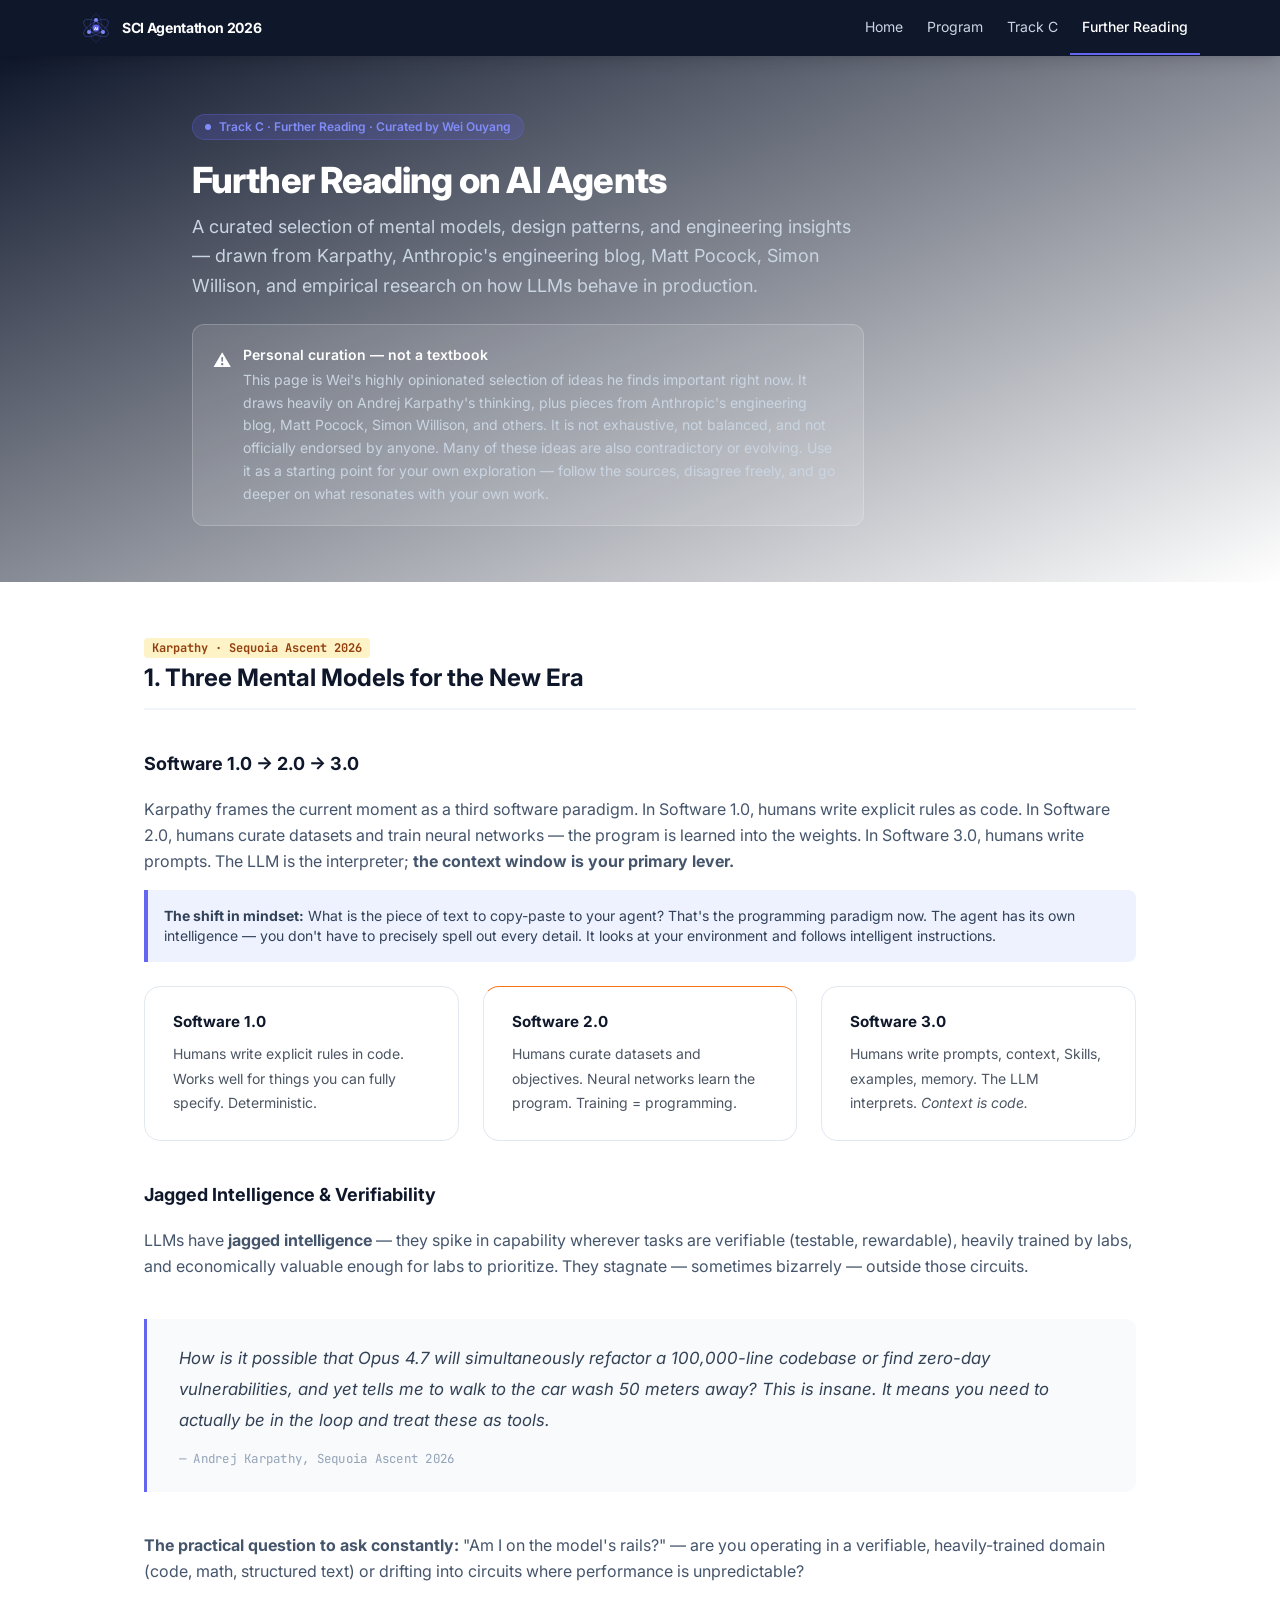
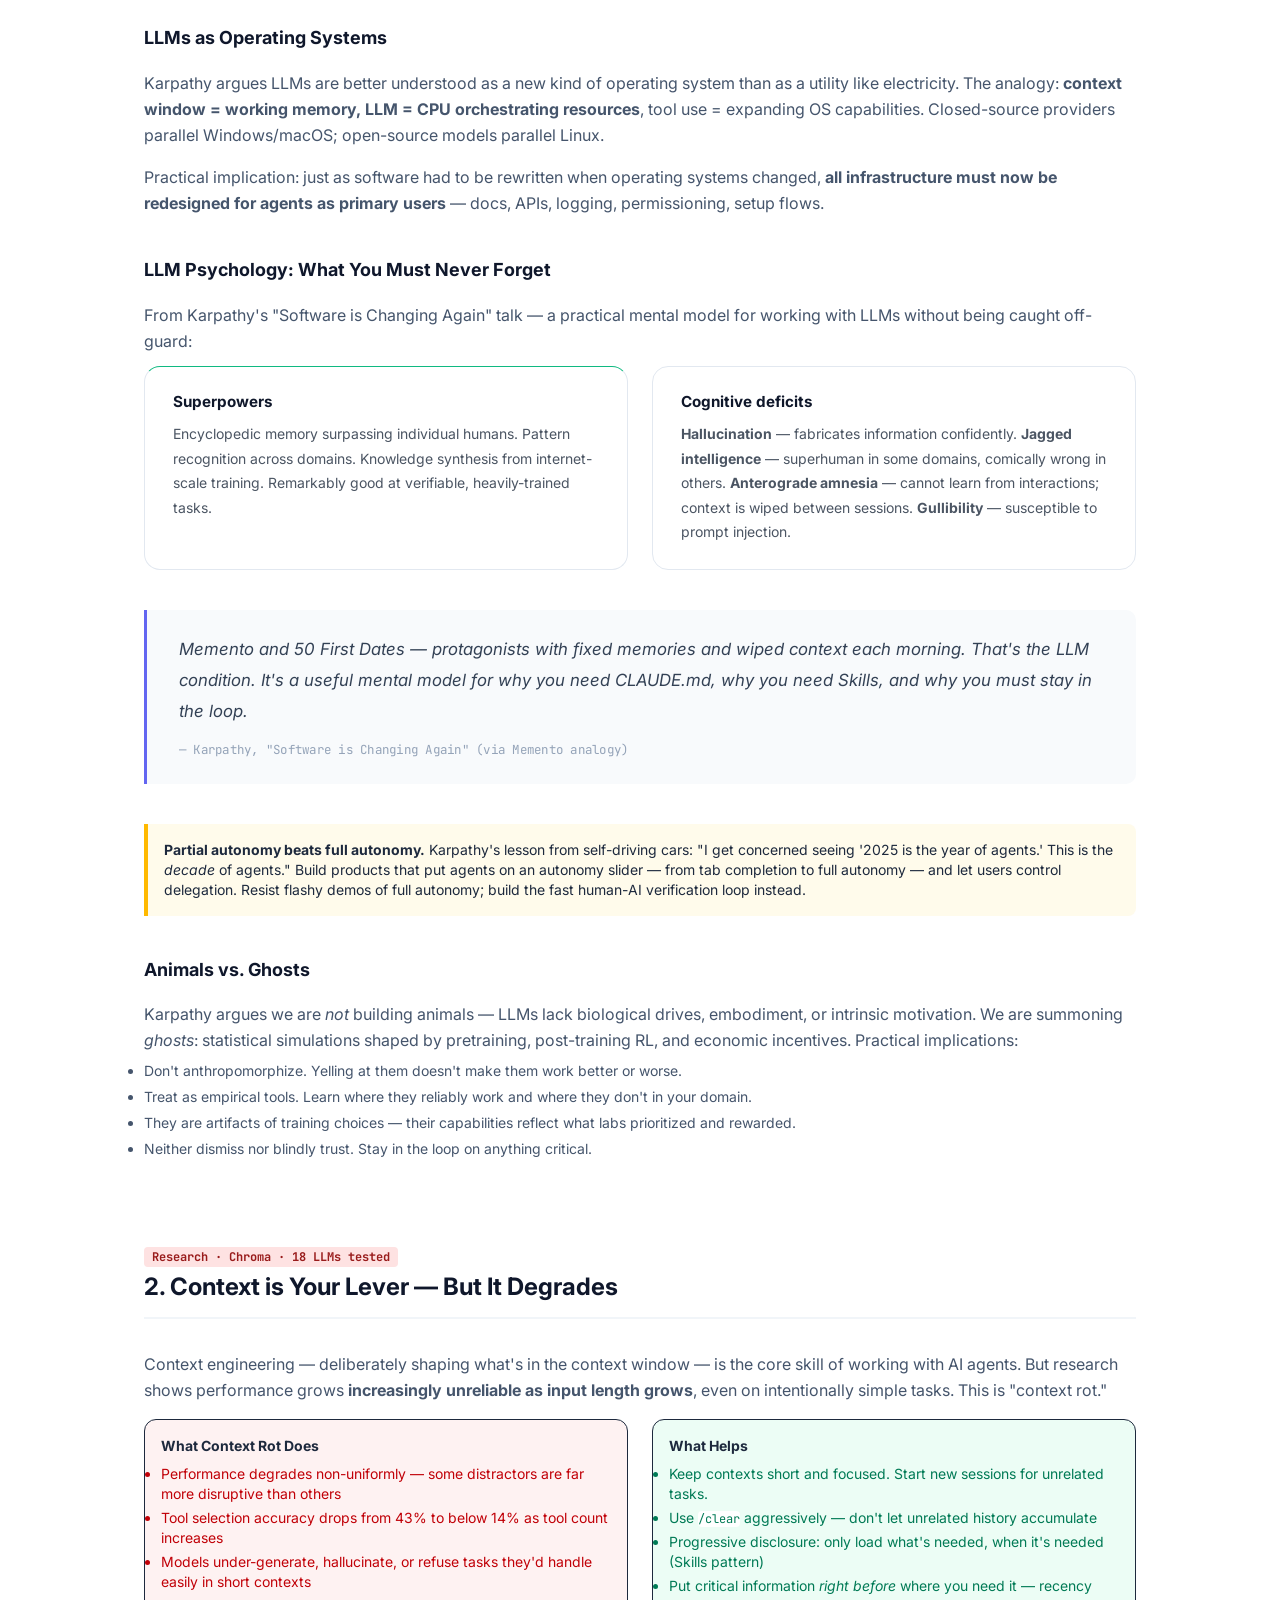
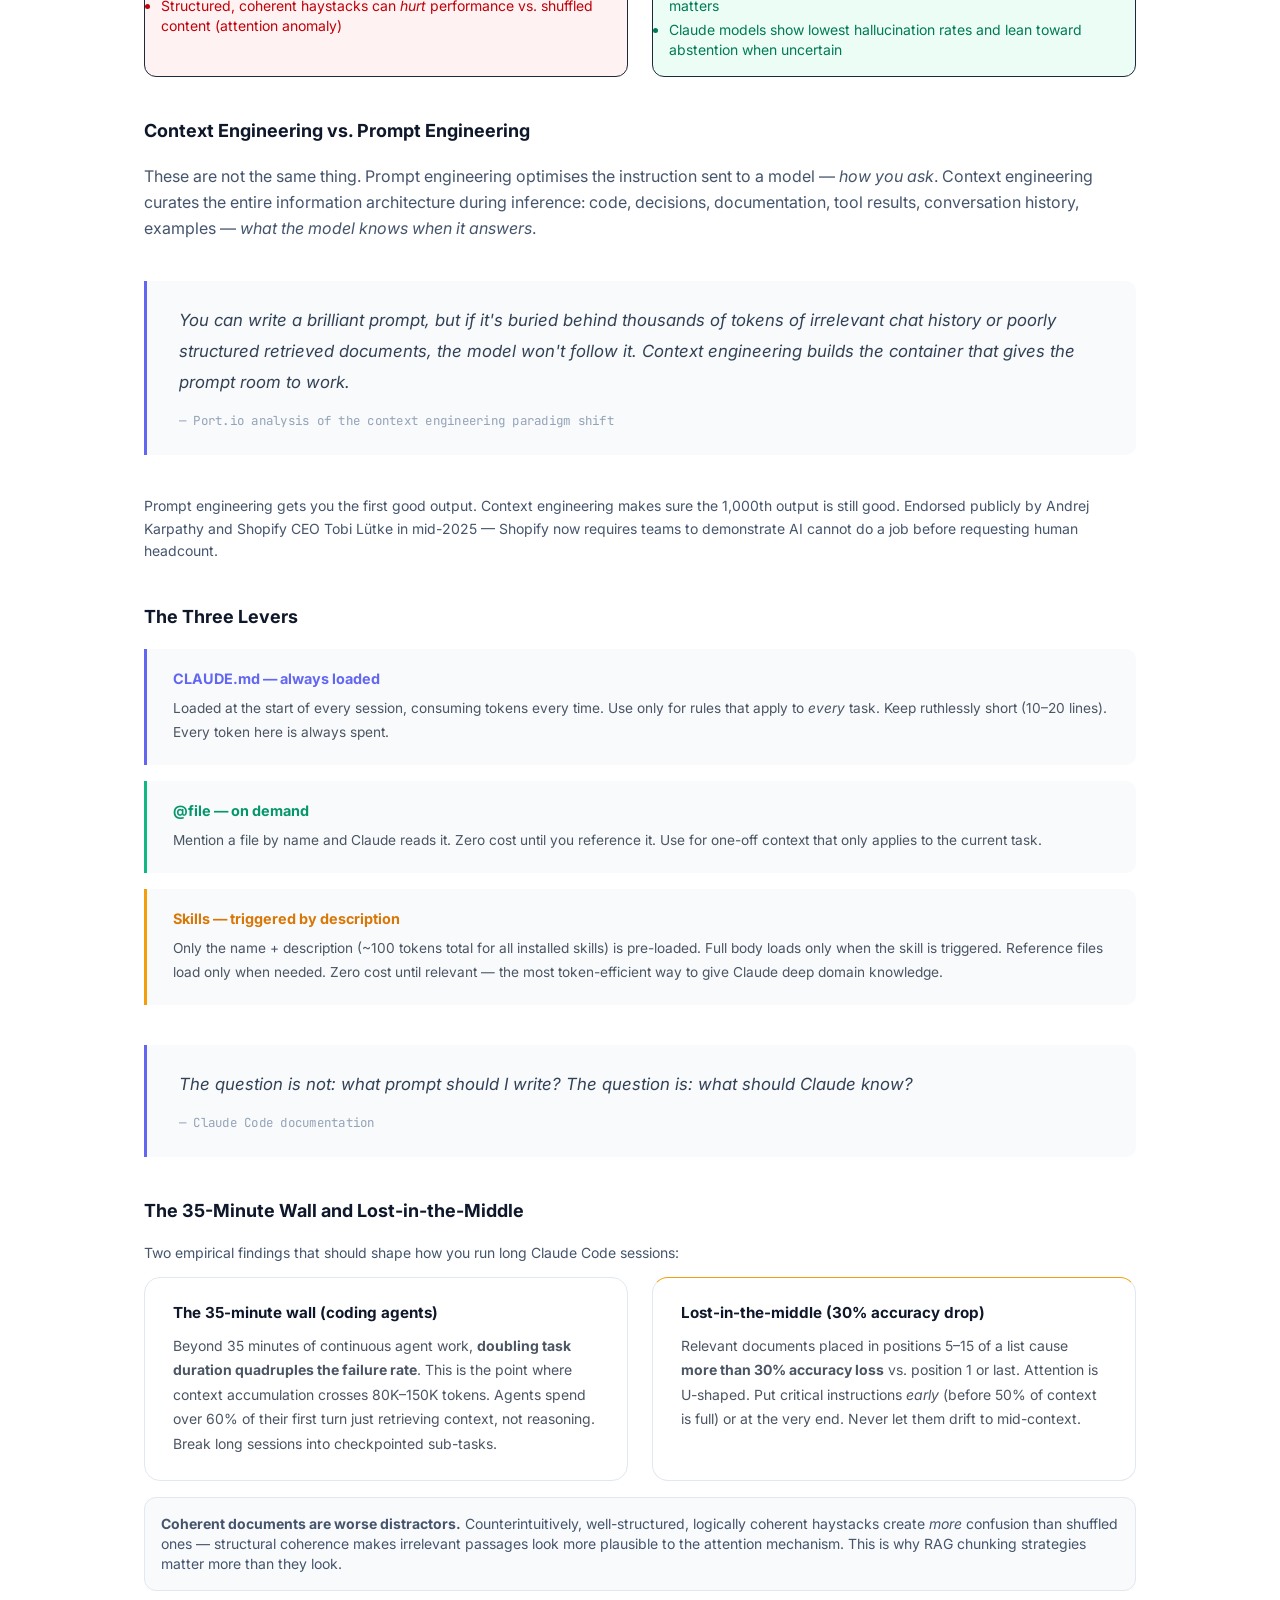
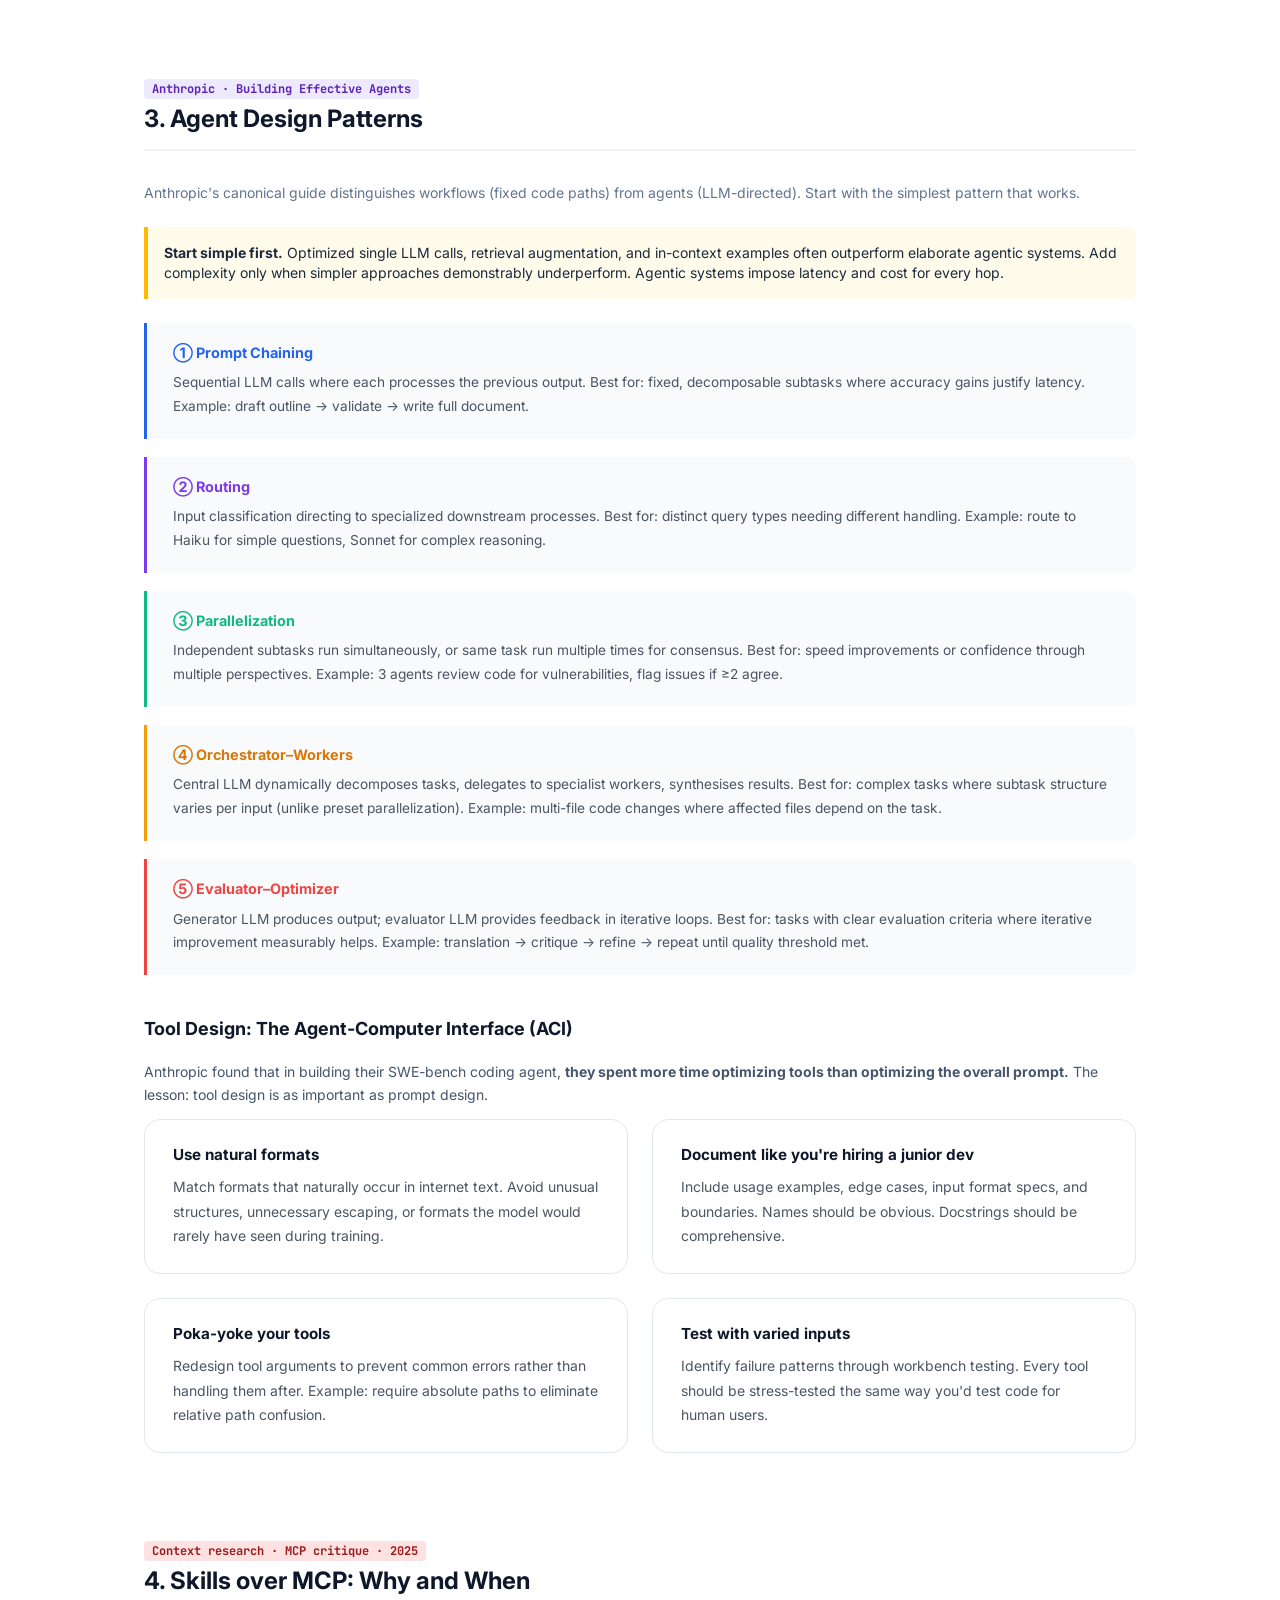
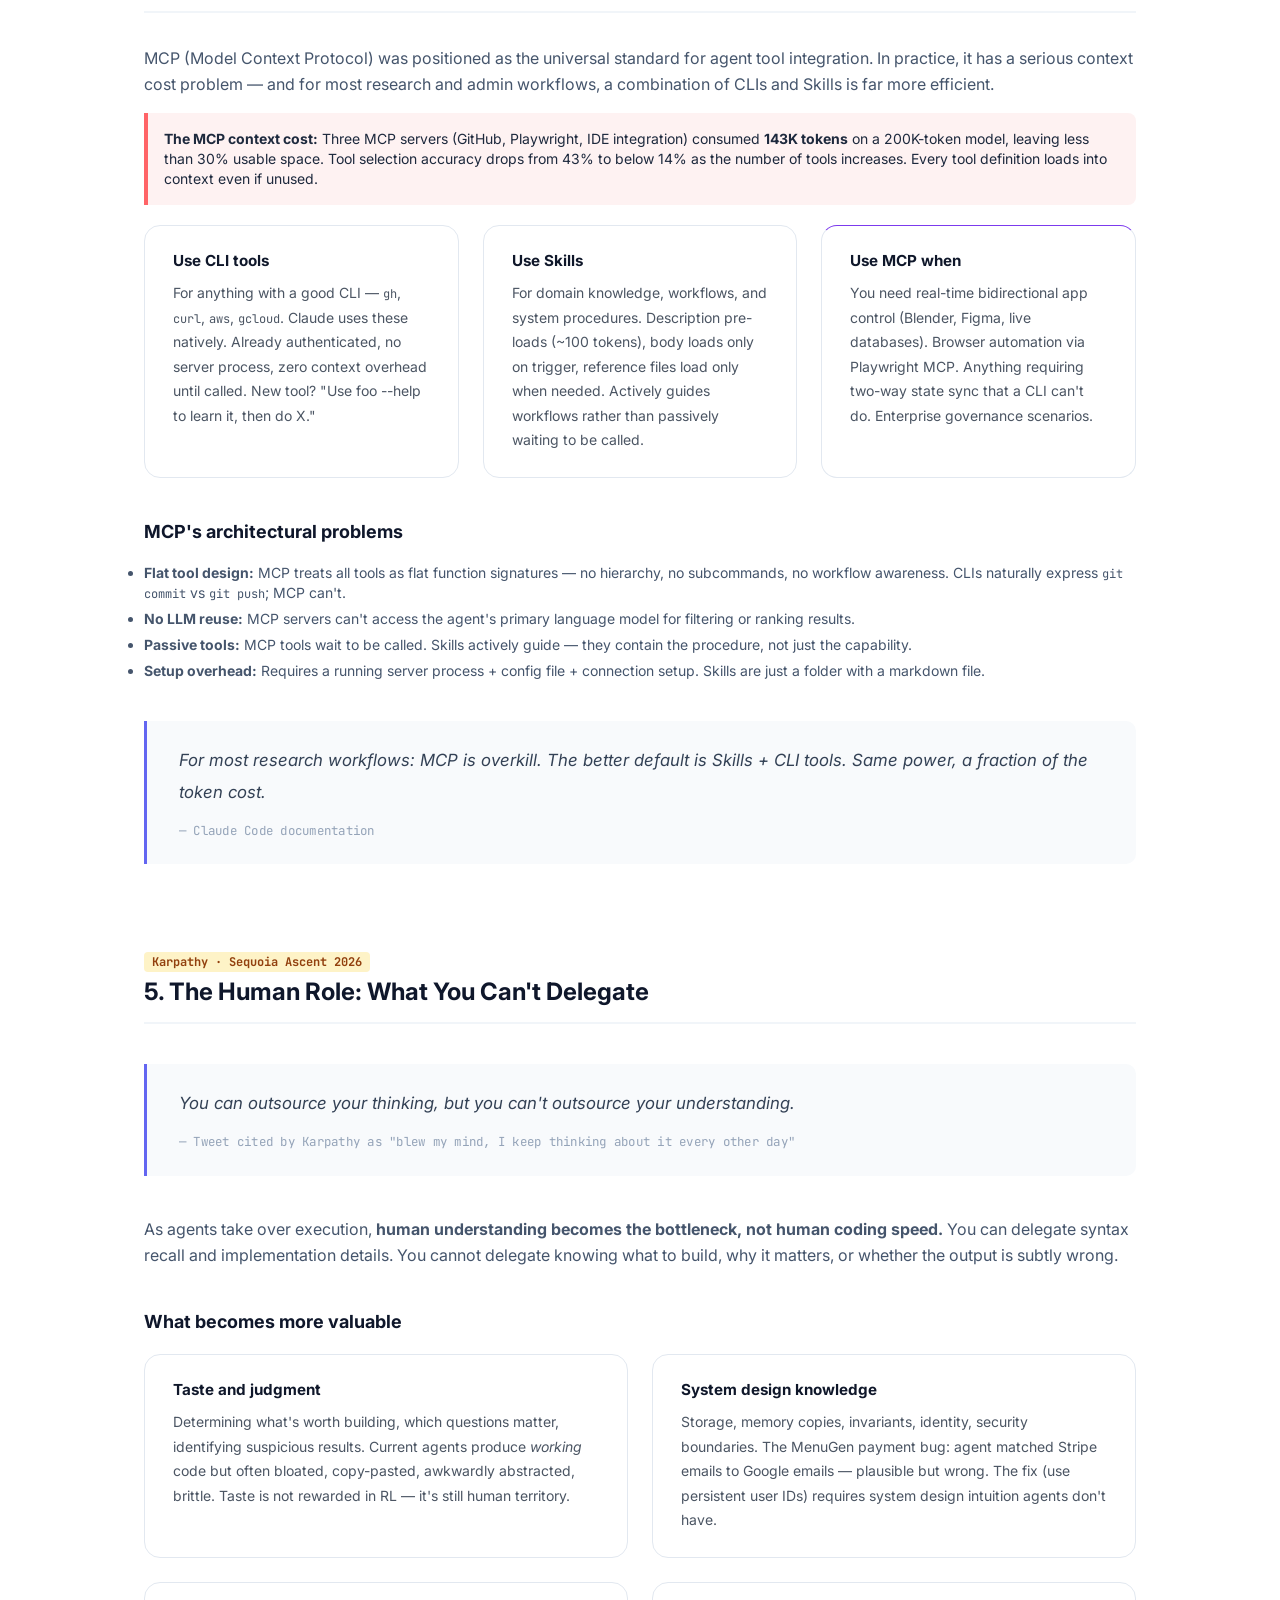
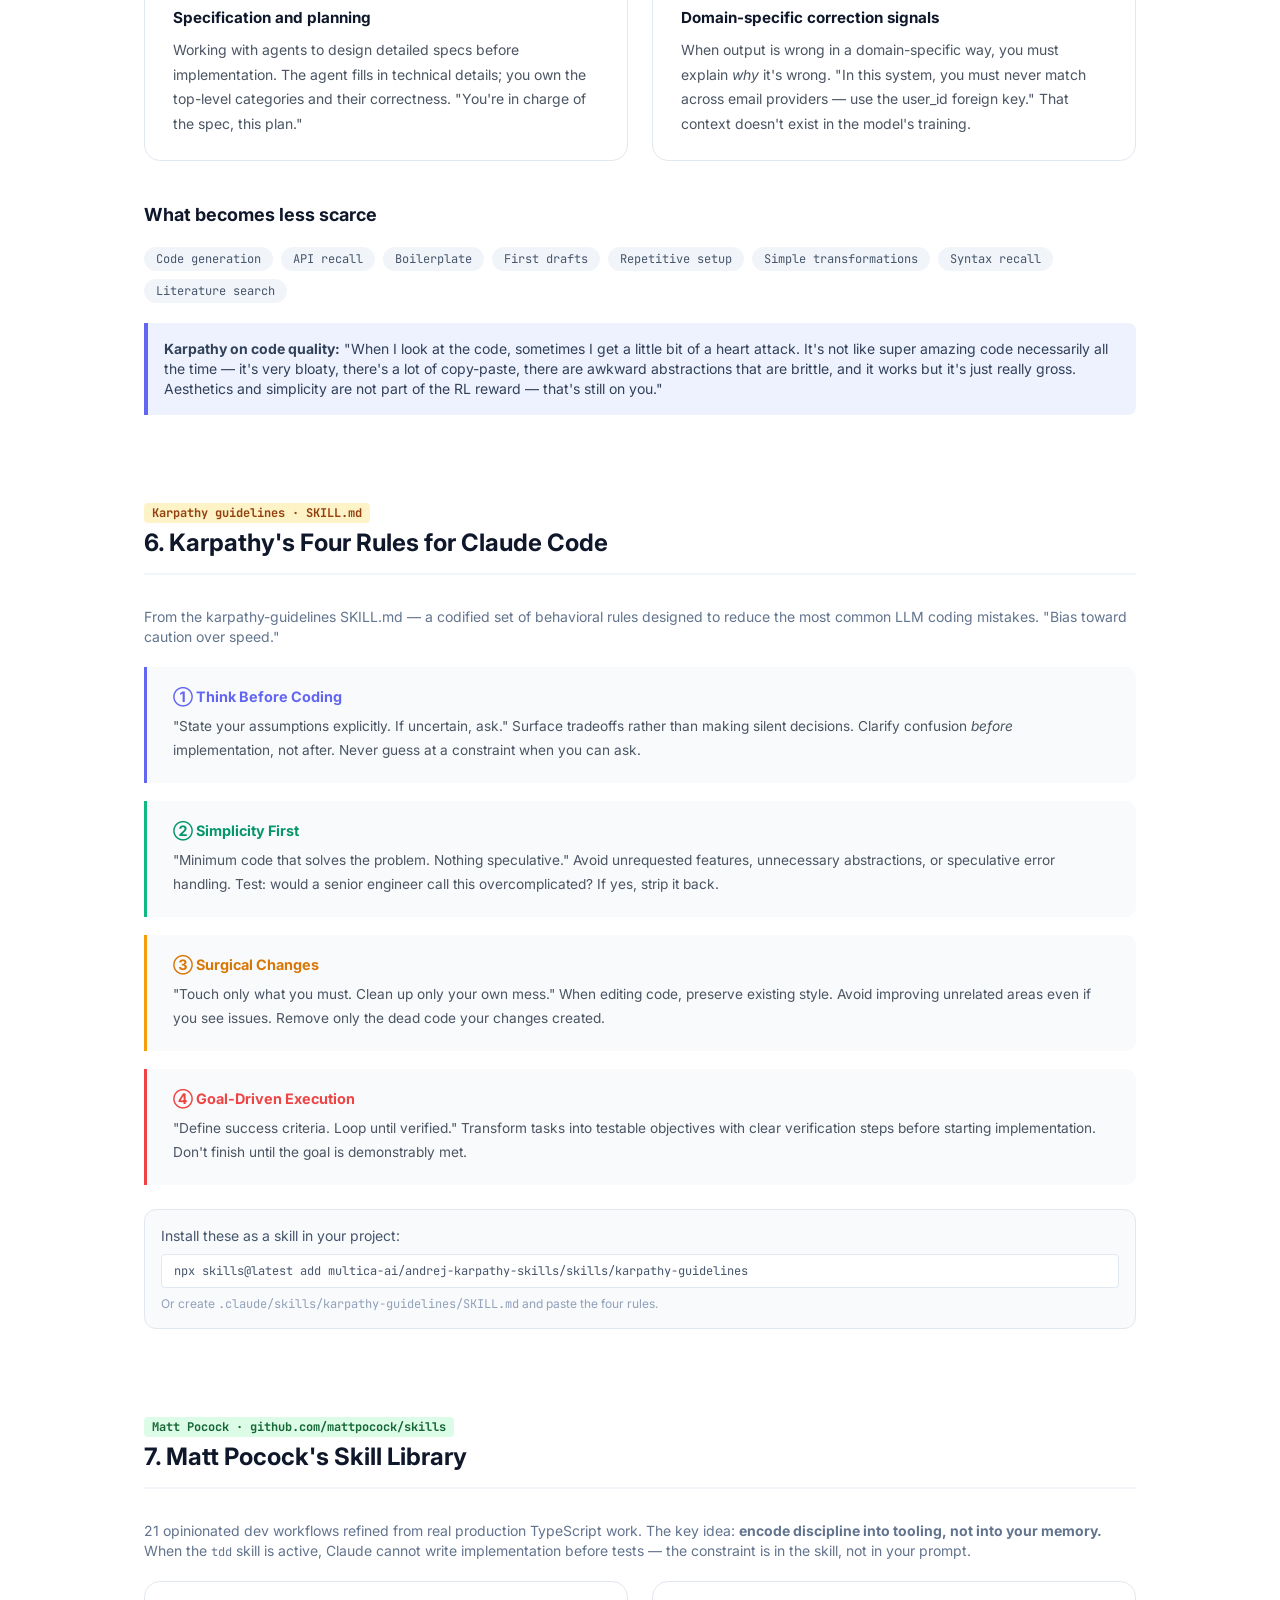
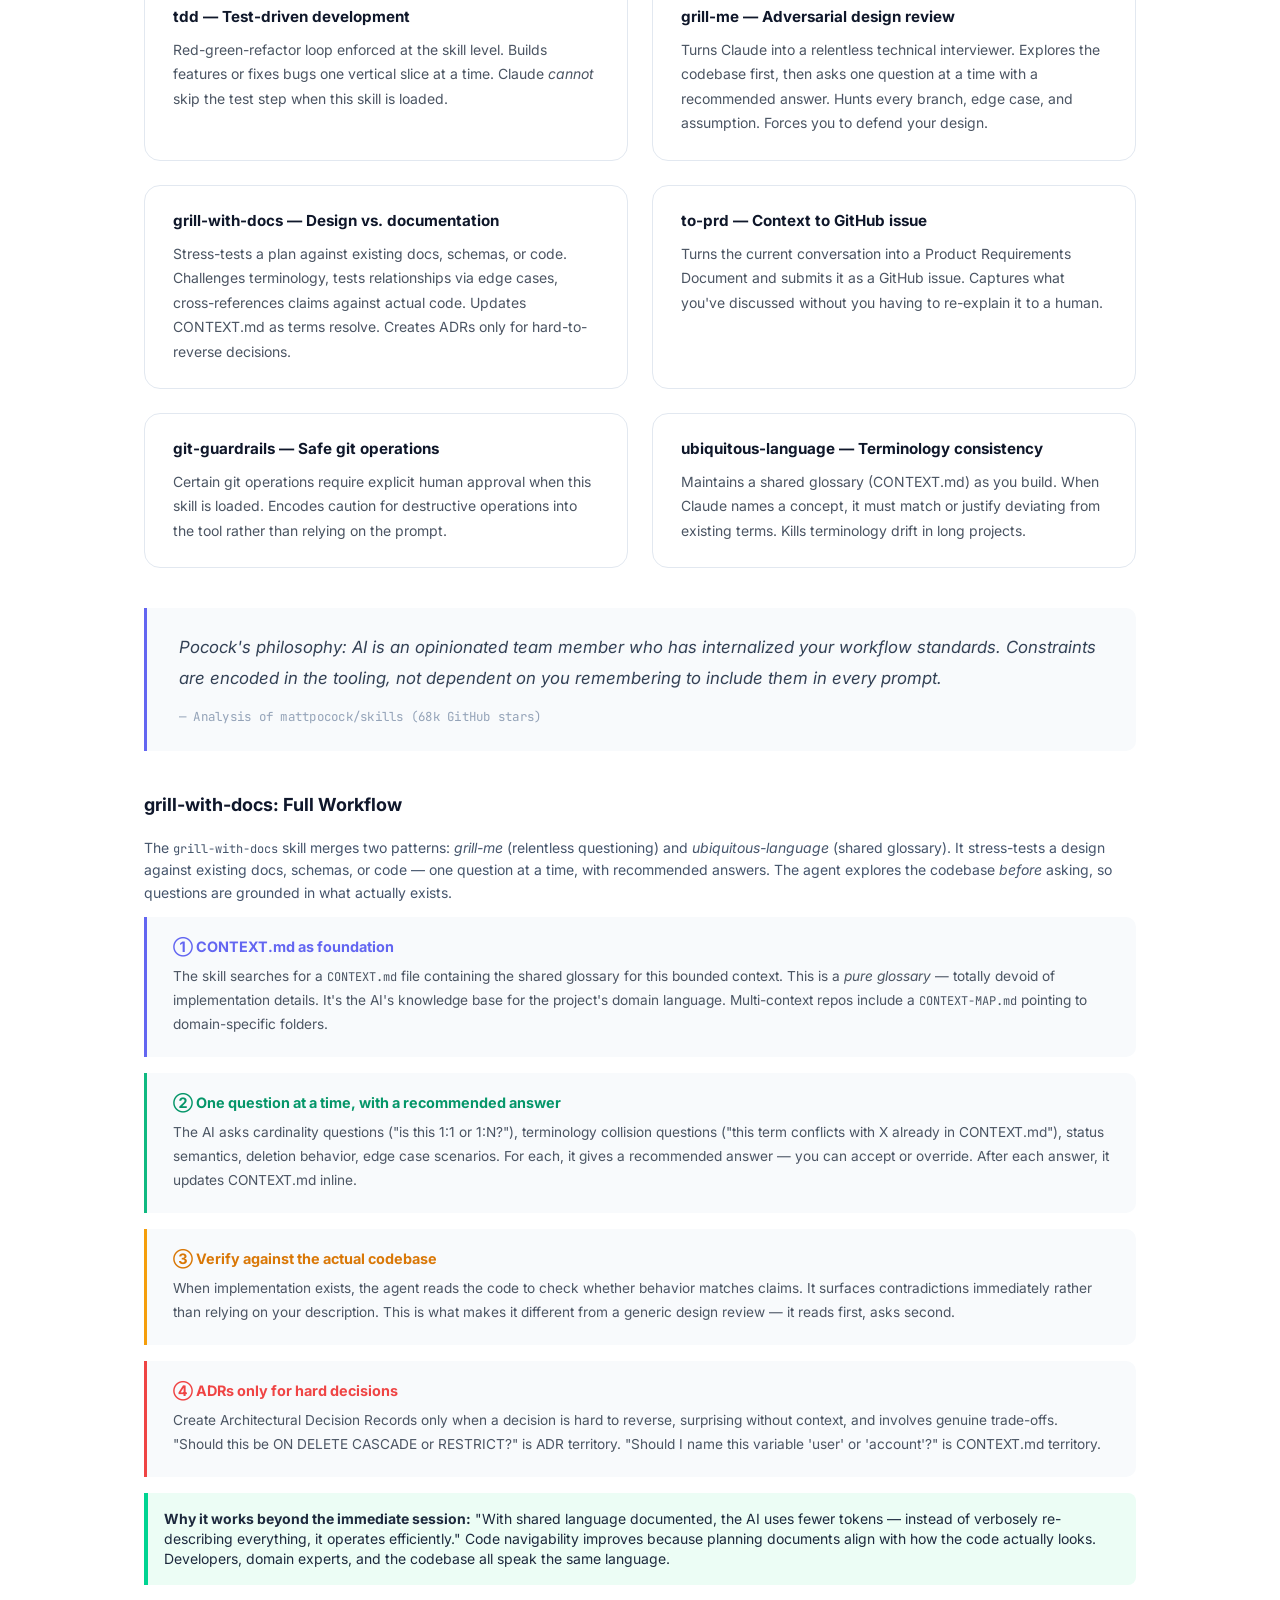
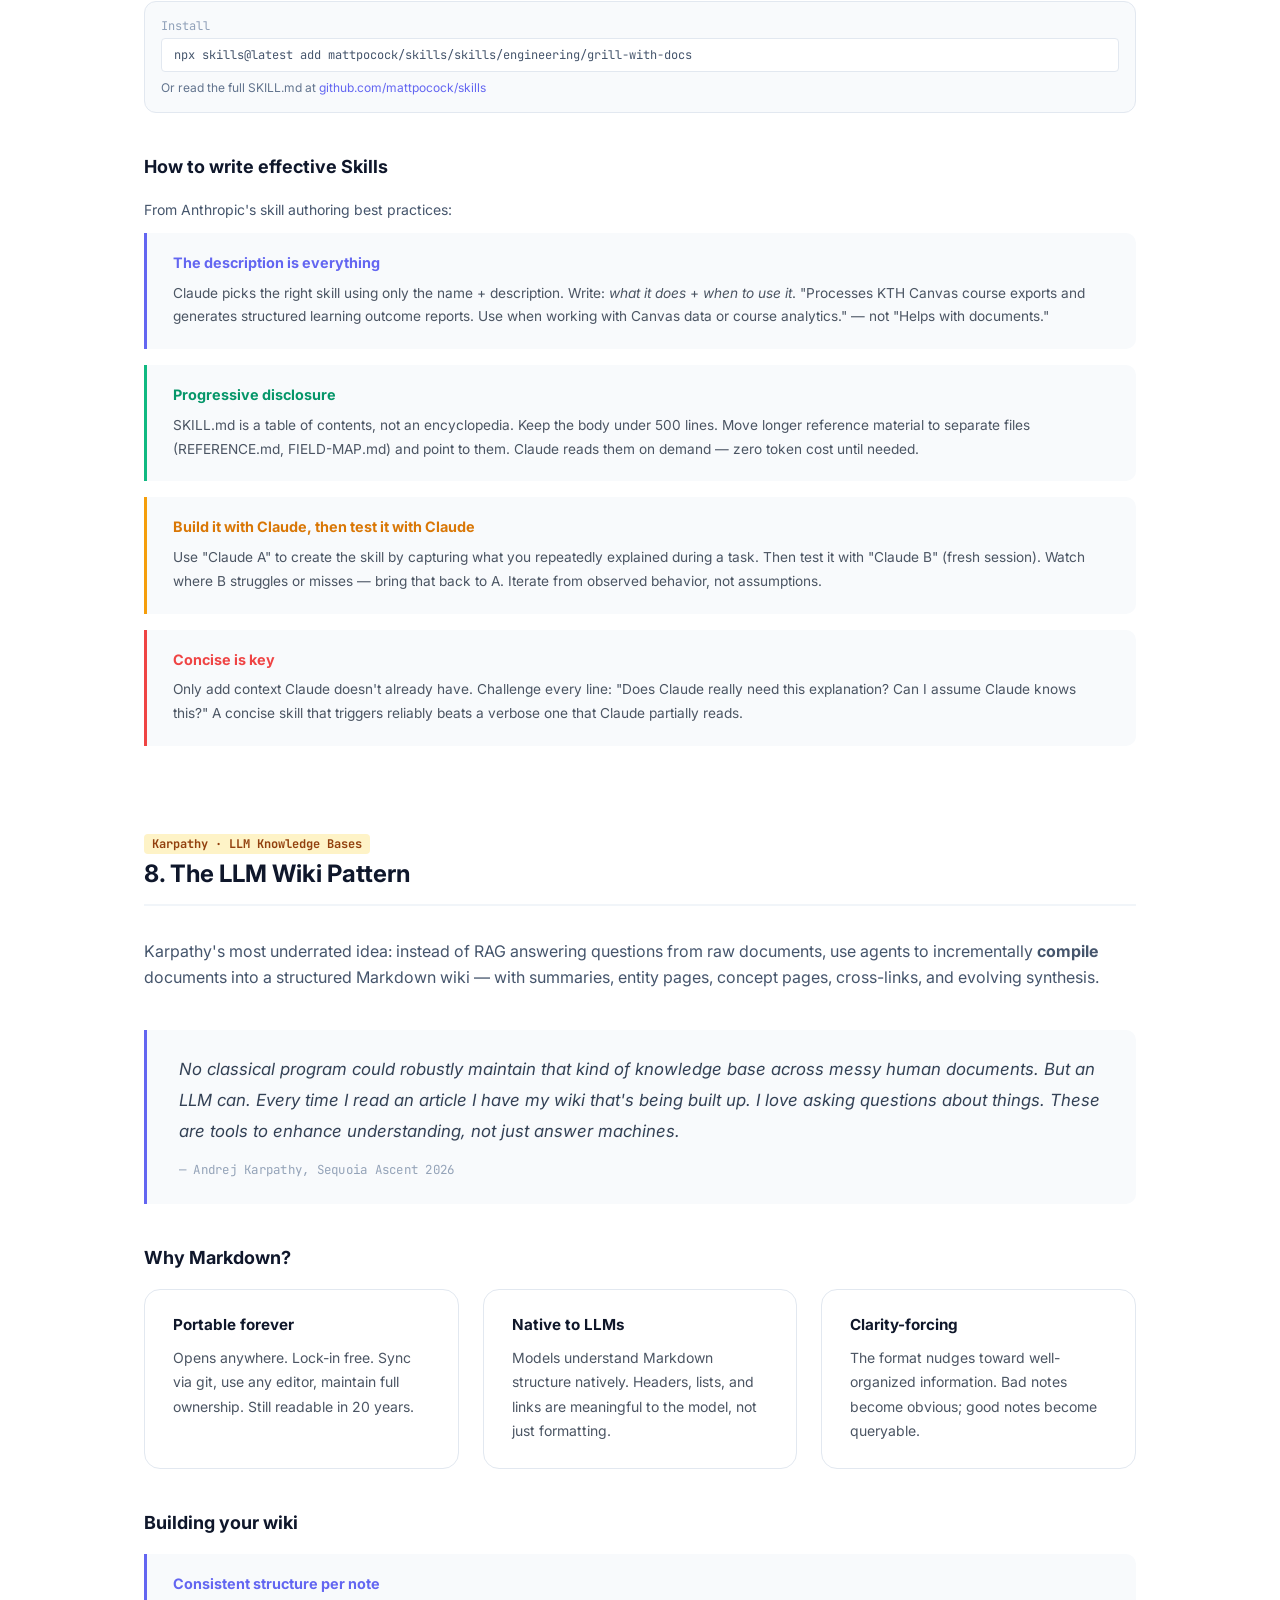
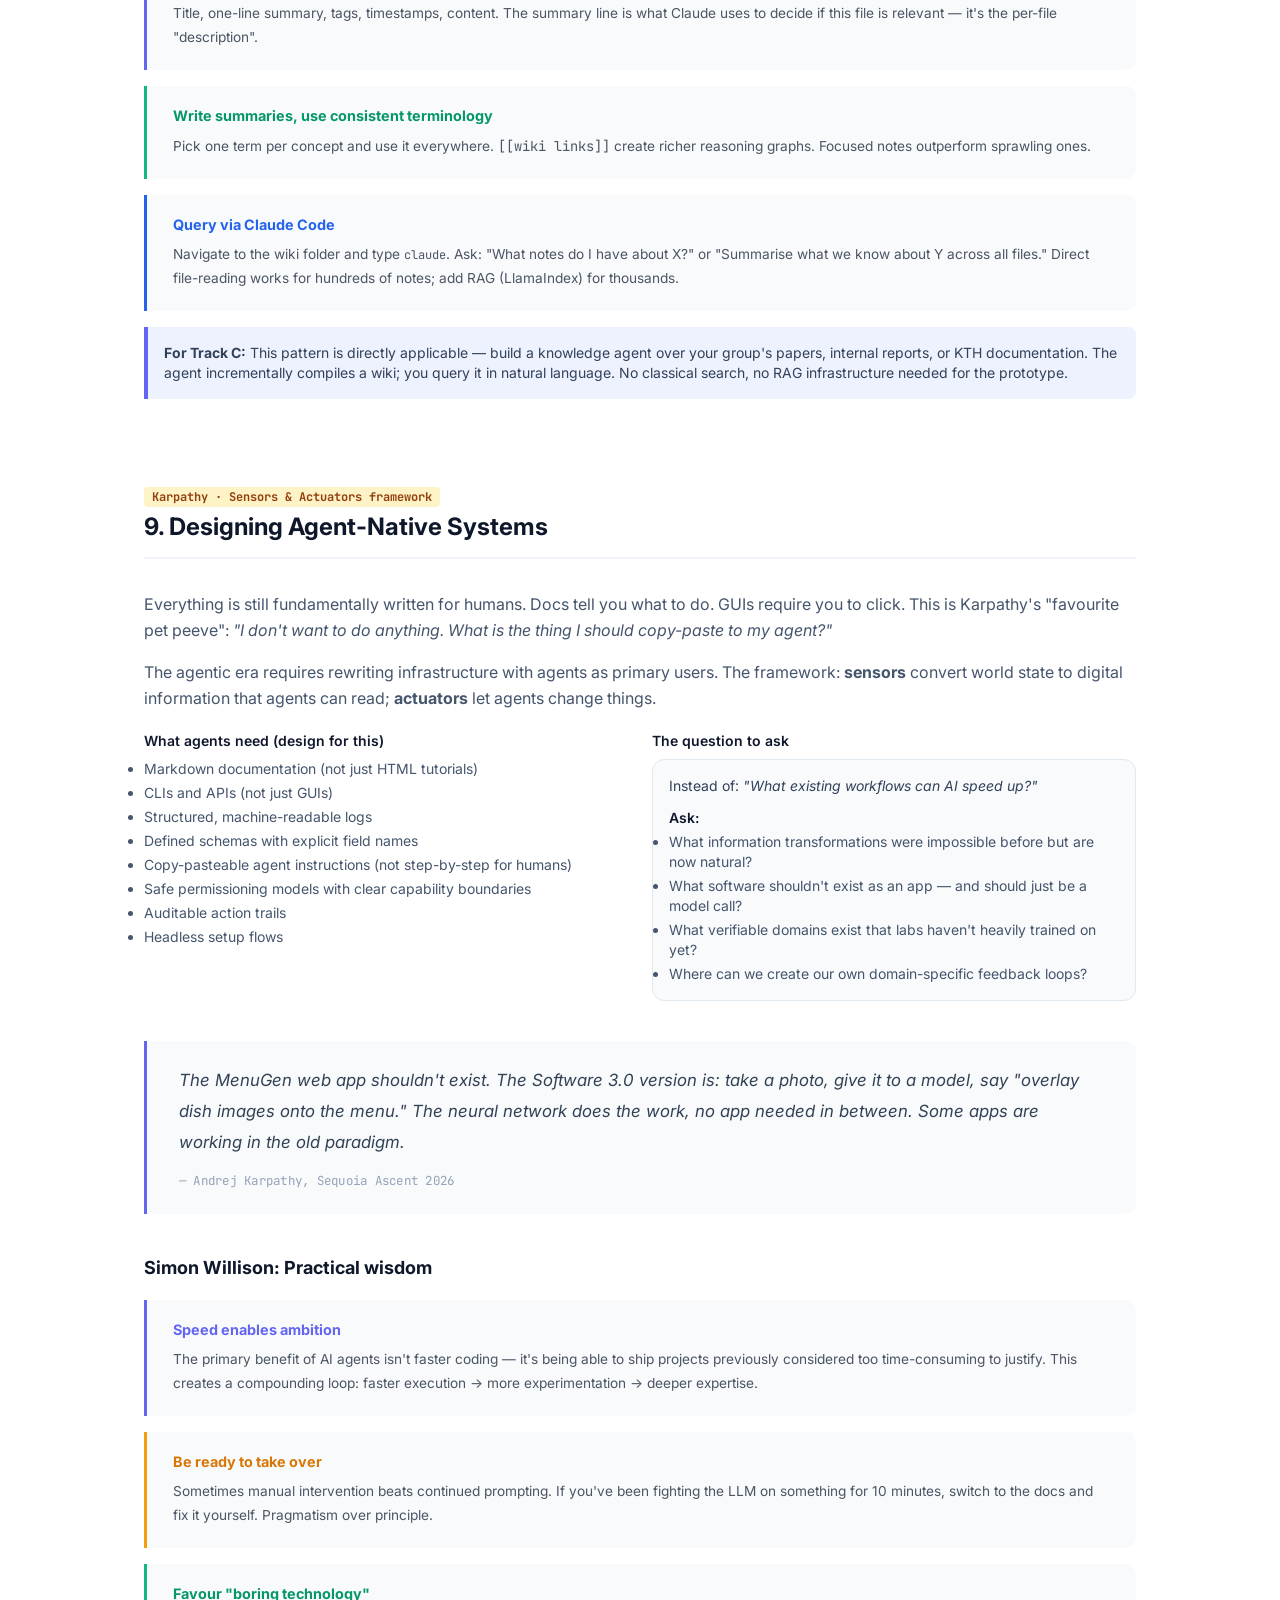
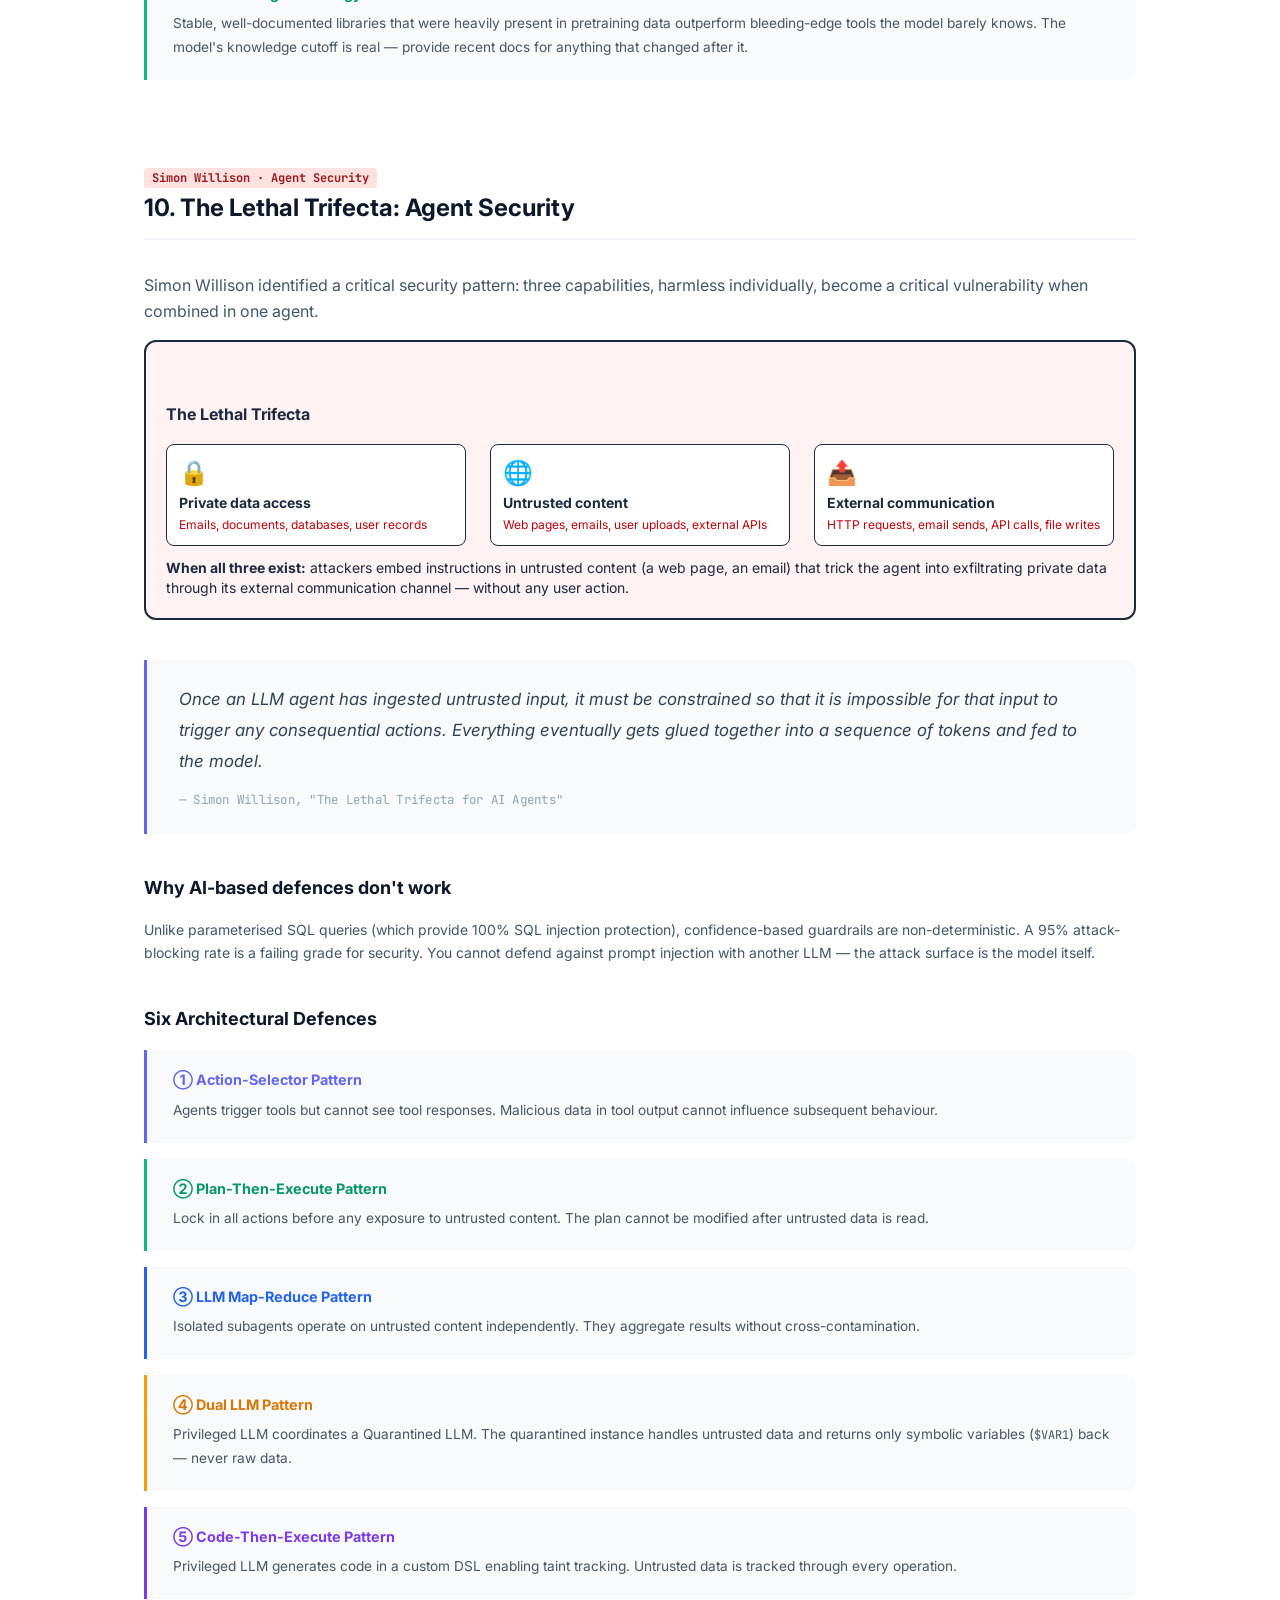
==== commit 874116c4: "Redesign further-reading page: spacing, citations, title rename Style improvements: - Comprehensive " ====
--- a/docs/advanced.html
+++ b/docs/advanced.html
@@ -3,28 +3,140 @@
 <head>
 <meta charset="utf-8">
 <meta name="viewport" content="width=device-width, initial-scale=1.0">
-<title>Advanced Agent Skills · SCI Agentathon 2026</title>
+<title>Further Reading on AI Agents · SCI Agentathon 2026</title>
 <link rel="stylesheet" href="https://fonts.googleapis.com/css2?family=Inter:wght@300;400;500;600;700;800&family=JetBrains+Mono:wght@400;500&display=swap">
 <link rel="stylesheet" href="assets/style.css">
 <link rel="icon" type="image/svg+xml" href="favicon.svg">
 <style>
-  .quote { border-left: 3px solid #6366f1; padding: 1rem 1.5rem; background: #f8fafc; margin: 1.5rem 0; }
-  .quote p { font-size: 1.05rem; line-height: 1.7; color: #334155; font-style: italic; margin: 0; }
-  .quote cite { display: block; margin-top: 0.5rem; font-size: 0.78rem; font-family: 'JetBrains Mono', monospace; color: #94a3b8; font-style: normal; }
-  .insight-card { border: 1px solid #e2e8f0; border-radius: 0.75rem; padding: 1.25rem 1.5rem; background: white; }
-  .insight-card h4 { font-size: 0.9rem; font-weight: 700; color: #0f172a; margin-bottom: 0.4rem; }
-  .insight-card p { font-size: 0.85rem; line-height: 1.6; color: #475569; margin: 0; }
-  .pattern-box { border-left: 3px solid; padding: 1rem 1.25rem; margin-bottom: 0.75rem; background: #f8fafc; }
-  .pattern-box h4 { font-size: 0.9rem; font-weight: 700; margin-bottom: 0.25rem; }
-  .pattern-box p { font-size: 0.83rem; line-height: 1.6; color: #475569; margin: 0; }
-  .tag-karpathy { background: #fef3c7; color: #92400e; }
-  .tag-anthropic { background: #ede9fe; color: #5b21b6; }
-  .tag-pocock { background: #dcfce7; color: #166534; }
-  .tag-research { background: #fee2e2; color: #991b1b; }
-  .section-anchor { scroll-margin-top: 4rem; }
-  .toc-link { display: block; padding: 0.3rem 0; font-size: 0.85rem; color: #64748b; border-left: 2px solid #e2e8f0; padding-left: 0.75rem; transition: all 0.15s; }
-  .toc-link:hover { color: #6366f1; border-left-color: #6366f1; }
-  .mono { font-family: 'JetBrains Mono', monospace; }
+/* ── Quotes ────────────────────────────────────── */
+.quote {
+  border-left: 3px solid #6366f1;
+  padding: 1.5rem 2rem;
+  background: #f8fafc;
+  margin: 2.5rem 0;
+  border-radius: 0 10px 10px 0;
+}
+.quote p {
+  font-size: 1.05rem;
+  line-height: 1.85;
+  color: #334155;
+  font-style: italic;
+  margin: 0;
+}
+.quote cite {
+  display: block;
+  margin-top: 0.875rem;
+  font-size: 0.78rem;
+  font-family: 'JetBrains Mono', monospace;
+  color: #94a3b8;
+  font-style: normal;
+  letter-spacing: 0.02em;
+}
+
+/* ── Cards ─────────────────────────────────────── */
+.insight-card {
+  border: 1px solid #e2e8f0;
+  border-radius: 1rem;
+  padding: 1.5rem 1.75rem;
+  background: white;
+  transition: box-shadow 0.15s, transform 0.15s;
+}
+.insight-card:hover { box-shadow: 0 4px 16px rgba(99,102,241,0.08); transform: translateY(-1px); }
+.insight-card h4 {
+  font-size: 0.95rem;
+  font-weight: 700;
+  color: #0f172a;
+  margin-bottom: 0.6rem;
+  line-height: 1.45;
+}
+.insight-card p {
+  font-size: 0.875rem;
+  line-height: 1.75;
+  color: #4b5563;
+  margin: 0;
+}
+
+/* ── Pattern boxes ──────────────────────────────── */
+.pattern-box {
+  border-left: 3px solid;
+  padding: 1.25rem 1.625rem;
+  margin-bottom: 1rem;
+  background: #f8fafc;
+  border-radius: 0 10px 10px 0;
+}
+.pattern-box h4 {
+  font-size: 0.9rem;
+  font-weight: 700;
+  margin-bottom: 0.5rem;
+  line-height: 1.4;
+}
+.pattern-box p {
+  font-size: 0.855rem;
+  line-height: 1.75;
+  color: #4b5563;
+  margin: 0;
+}
+
+/* ── Section layout ─────────────────────────────── */
+.section-anchor {
+  scroll-margin-top: 4rem;
+  margin-bottom: 5rem;
+  padding-top: 0.5rem;
+}
+.section-anchor > h2 {
+  padding-bottom: 0.875rem;
+  border-bottom: 2px solid #f1f5f9;
+  margin-bottom: 2rem !important;
+}
+.section-anchor h3 {
+  margin-top: 2.5rem !important;
+  margin-bottom: 1.1rem !important;
+}
+/* Larger gaps for all grids inside sections */
+.section-anchor .grid { gap: 1.5rem; }
+.section-anchor .space-y-2 > * + * { margin-top: 0.875rem !important; }
+.section-anchor .space-y-3 > * + * { margin-top: 1.125rem !important; }
+
+/* ── Source tags ────────────────────────────────── */
+.tag-karpathy { background: #fef3c7; color: #92400e; }
+.tag-anthropic { background: #ede9fe; color: #5b21b6; }
+.tag-pocock    { background: #dcfce7; color: #166534; }
+.tag-research  { background: #fee2e2; color: #991b1b; }
+
+/* ── TOC ────────────────────────────────────────── */
+.toc-link {
+  display: block;
+  padding: 0.42rem 0 0.42rem 0.875rem;
+  font-size: 0.82rem;
+  color: #64748b;
+  border-left: 2px solid #e2e8f0;
+  transition: all 0.15s;
+  line-height: 1.5;
+}
+.toc-link:hover { color: #6366f1; border-left-color: #6366f1; }
+
+/* ── References list ────────────────────────────── */
+.ref-entry {
+  display: flex;
+  gap: 1rem;
+  padding: 1rem 0;
+  border-bottom: 1px solid #f1f5f9;
+  font-size: 0.855rem;
+  line-height: 1.75;
+  color: #374151;
+}
+.ref-entry:last-child { border-bottom: none; }
+.ref-num {
+  font-family: 'JetBrains Mono', monospace;
+  font-size: 0.78rem;
+  color: #6366f1;
+  font-weight: 700;
+  flex-shrink: 0;
+  padding-top: 0.1rem;
+  min-width: 2rem;
+}
+
+.mono { font-family: 'JetBrains Mono', monospace; }
 </style>
 </head>
 <body class="font-sans text-slate-800 bg-white antialiased">
@@ -55,7 +167,7 @@
       <li><a href="index.html" class="block px-3 py-4 text-slate-300 hover:text-white border-b-2 border-transparent hover:border-accent/50 transition">Home</a></li>
       <li><a href="program.html" class="block px-3 py-4 text-slate-300 hover:text-white border-b-2 border-transparent hover:border-accent/50 transition">Program</a></li>
       <li><a href="track-c.html" class="block px-3 py-4 text-slate-300 hover:text-white border-b-2 border-transparent hover:border-accent/50 transition">Track C</a></li>
-      <li><a href="advanced.html" class="block px-3 py-4 text-white font-medium border-b-2 border-accent">Advanced</a></li>
+      <li><a href="advanced.html" class="block px-3 py-4 text-white font-medium border-b-2 border-accent">Further Reading</a></li>
     </ul>
   </div>
 </nav>
@@ -65,10 +177,10 @@
   <div class="max-w-4xl mx-auto">
     <div class="inline-flex items-center gap-2 bg-accent/20 text-accent-light text-xs font-semibold px-3 py-1 rounded-full mb-5 border border-accent/30">
       <span class="w-1.5 h-1.5 bg-accent-light rounded-full"></span>
-      Track C · Advanced Reference · Curated by Wei Ouyang
+      Track C · Further Reading · Curated by Wei Ouyang
     </div>
-    <h1 class="text-3xl md:text-4xl font-extrabold tracking-tight mb-3">Advanced Skills with AI Agents</h1>
-    <p class="text-slate-300 text-lg max-w-2xl leading-relaxed mb-6">Mental models, design patterns, and hard-won insights from Karpathy, Anthropic, Matt Pocock, and research on how LLMs actually behave in production.</p>
+    <h1 class="text-3xl md:text-4xl font-extrabold tracking-tight mb-3">Further Reading on AI Agents</h1>
+    <p class="text-slate-300 text-lg max-w-2xl leading-relaxed mb-6">A curated selection of mental models, design patterns, and engineering insights — drawn from Karpathy, Anthropic's engineering blog, Matt Pocock, Simon Willison, and empirical research on how LLMs behave in production.</p>
     <!-- Disclaimer -->
     <div class="bg-white/10 border border-white/20 rounded-xl p-5 max-w-2xl">
       <div class="flex items-start gap-3">
@@ -1006,10 +1118,62 @@
     </section>
 
     <!-- ─────────────────────────────────────
-         SOURCES
+         REFERENCES
     ───────────────────────────────────── -->
     <section id="sources" class="section-anchor mb-6">
-      <h2 class="text-xl font-bold text-slate-900 mb-4">Sources &amp; Further Reading</h2>
+      <h2 class="text-xl font-bold text-slate-900">References</h2>
+      <p class="text-slate-400 text-sm mb-6 mt-1">Ordered by theme. Links go to the original source. Where a formal paper exists, it is cited in addition to the online post.</p>
+
+      <h3 class="text-base font-bold text-slate-700 uppercase tracking-wide mb-3 mt-6" style="margin-top:1.5rem!important">Karpathy</h3>
+      <div>
+        <div class="ref-entry"><span class="ref-num">[1]</span><span>Karpathy, A. (2026, May). <em>Sequoia Ascent 2026</em> [conference talk]. Sequoia Capital AI Ascent. <a href="https://karpathy.bearblog.dev/sequoia-ascent-2026/" target="_blank" class="text-accent hover:underline">karpathy.bearblog.dev/sequoia-ascent-2026</a></span></div>
+        <div class="ref-entry"><span class="ref-num">[2]</span><span>Karpathy, A. (2025). <em>Software is Changing (Again)</em> [talk transcript]. <a href="https://singjupost.com/andrej-karpathy-software-is-changing-again/" target="_blank" class="text-accent hover:underline">singjupost.com</a></span></div>
+        <div class="ref-entry"><span class="ref-num">[3]</span><span>Chang, F. (2026). <em>andrej-karpathy-skills: Karpathy's CLAUDE.md guidelines as an installable skill</em> [Software]. GitHub. <a href="https://github.com/forrestchang/andrej-karpathy-skills" target="_blank" class="text-accent hover:underline">github.com/forrestchang/andrej-karpathy-skills</a></span></div>
+        <div class="ref-entry"><span class="ref-num">[4]</span><span>Karpathy, A. (2026, Apr). <em>LLM Knowledge Bases</em> [blog post]. <a href="https://www.mindstudio.ai/blog/andrej-karpathy-llm-wiki-knowledge-base-claude-code" target="_blank" class="text-accent hover:underline">mindstudio.ai/blog</a></span></div>
+      </div>
+
+      <h3 class="text-base font-bold text-slate-700 uppercase tracking-wide mb-3" style="margin-top:2rem!important">Anthropic Engineering Blog</h3>
+      <div>
+        <div class="ref-entry"><span class="ref-num">[5]</span><span>Anthropic. (2024, Dec). Building effective agents. <em>Anthropic Engineering Blog</em>. <a href="https://www.anthropic.com/engineering/building-effective-agents" target="_blank" class="text-accent hover:underline">anthropic.com/engineering/building-effective-agents</a></span></div>
+        <div class="ref-entry"><span class="ref-num">[6]</span><span>Anthropic. (2025, Sep). Effective context engineering for AI agents. <em>Anthropic Engineering Blog</em>. <a href="https://www.anthropic.com/engineering/effective-context-engineering-for-ai-agents" target="_blank" class="text-accent hover:underline">anthropic.com/engineering/effective-context-engineering-for-ai-agents</a></span></div>
+        <div class="ref-entry"><span class="ref-num">[7]</span><span>Anthropic. (2025, Apr). Claude Code: Best practices for agentic coding. <em>Anthropic Engineering Blog</em>. <a href="https://www.anthropic.com/engineering/claude-code-best-practices" target="_blank" class="text-accent hover:underline">anthropic.com/engineering/claude-code-best-practices</a></span></div>
+        <div class="ref-entry"><span class="ref-num">[8]</span><span>Anthropic. (2025, Sep). Writing effective tools for agents — with agents. <em>Anthropic Engineering Blog</em>. <a href="https://www.anthropic.com/engineering/writing-tools-for-agents" target="_blank" class="text-accent hover:underline">anthropic.com/engineering/writing-tools-for-agents</a></span></div>
+        <div class="ref-entry"><span class="ref-num">[9]</span><span>Anthropic. (2025, Mar). The "think" tool: enabling Claude to stop and think in complex tool use situations. <em>Anthropic Engineering Blog</em>. <a href="https://www.anthropic.com/engineering/claude-think-tool" target="_blank" class="text-accent hover:underline">anthropic.com/engineering/claude-think-tool</a></span></div>
+        <div class="ref-entry"><span class="ref-num">[10]</span><span>Anthropic. (2025, Jun). How we built our multi-agent research system. <em>Anthropic Engineering Blog</em>. <a href="https://www.anthropic.com/engineering/multi-agent-research-system" target="_blank" class="text-accent hover:underline">anthropic.com/engineering/multi-agent-research-system</a></span></div>
+        <div class="ref-entry"><span class="ref-num">[11]</span><span>Anthropic. (2025, Nov). Effective harnesses for long-running agents. <em>Anthropic Engineering Blog</em>. <a href="https://www.anthropic.com/engineering/effective-harnesses-for-long-running-agents" target="_blank" class="text-accent hover:underline">anthropic.com/engineering/effective-harnesses-for-long-running-agents</a></span></div>
+        <div class="ref-entry"><span class="ref-num">[12]</span><span>Anthropic. (2026, Mar). Harness design for long-running application development. <em>Anthropic Engineering Blog</em>. <a href="https://www.anthropic.com/engineering/harness-design-long-running-apps" target="_blank" class="text-accent hover:underline">anthropic.com/engineering/harness-design-long-running-apps</a></span></div>
+        <div class="ref-entry"><span class="ref-num">[13]</span><span>Anthropic. (2026, Feb). Building a C compiler with a team of parallel Claudes. <em>Anthropic Engineering Blog</em>. <a href="https://www.anthropic.com/engineering/building-c-compiler" target="_blank" class="text-accent hover:underline">anthropic.com/engineering/building-c-compiler</a></span></div>
+        <div class="ref-entry"><span class="ref-num">[14]</span><span>Anthropic. (2026, Apr). Scaling managed agents: decoupling the brain from the hands. <em>Anthropic Engineering Blog</em>. <a href="https://www.anthropic.com/engineering/managed-agents" target="_blank" class="text-accent hover:underline">anthropic.com/engineering/managed-agents</a></span></div>
+        <div class="ref-entry"><span class="ref-num">[15]</span><span>Anthropic. (2026, Jan). Demystifying evals for AI agents. <em>Anthropic Engineering Blog</em>. <a href="https://www.anthropic.com/engineering/demystifying-evals-for-ai-agents" target="_blank" class="text-accent hover:underline">anthropic.com/engineering/demystifying-evals-for-ai-agents</a></span></div>
+        <div class="ref-entry"><span class="ref-num">[16]</span><span>Anthropic. (2026, Mar). Claude Code auto mode: a safer way to skip permissions. <em>Anthropic Engineering Blog</em>. <a href="https://www.anthropic.com/engineering/claude-code-auto-mode" target="_blank" class="text-accent hover:underline">anthropic.com/engineering/claude-code-auto-mode</a></span></div>
+      </div>
+
+      <h3 class="text-base font-bold text-slate-700 uppercase tracking-wide mb-3" style="margin-top:2rem!important">Context Rot &amp; Empirical Research</h3>
+      <div>
+        <div class="ref-entry"><span class="ref-num">[17]</span><span>Liu, N. F., Lin, K., Hewitt, J., Paranjape, A., Bevilacqua, M., Petroni, F., &amp; Liang, P. (2024). Lost in the middle: How language models use long contexts. <em>Transactions of the Association for Computational Linguistics</em>, 12, 157–173. <a href="https://doi.org/10.1162/tacl_a_00638" target="_blank" class="text-accent hover:underline">doi.org/10.1162/tacl_a_00638</a></span></div>
+        <div class="ref-entry"><span class="ref-num">[18]</span><span>Chroma Research Team. (2025). <em>Context rot: How LLM performance degrades with longer inputs</em>. <a href="https://www.trychroma.com/research/context-rot" target="_blank" class="text-accent hover:underline">trychroma.com/research/context-rot</a></span></div>
+        <div class="ref-entry"><span class="ref-num">[19]</span><span>Morph Team. (2025). <em>Context rot in agentic coding: The 35-minute wall</em>. <a href="https://www.morphllm.com/context-rot" target="_blank" class="text-accent hover:underline">morphllm.com/context-rot</a></span></div>
+        <div class="ref-entry"><span class="ref-num">[20]</span><span>Jimenez, C. E., Yang, J., Wettig, A., Yao, S., Pei, K., Press, O., &amp; Narasimhan, K. (2024). SWE-bench: Can language models resolve real-world GitHub issues? <em>ICLR 2024</em>. <a href="https://arxiv.org/abs/2310.06770" target="_blank" class="text-accent hover:underline">arxiv.org/abs/2310.06770</a></span></div>
+      </div>
+
+      <h3 class="text-base font-bold text-slate-700 uppercase tracking-wide mb-3" style="margin-top:2rem!important">Skills, Tools &amp; Practice</h3>
+      <div>
+        <div class="ref-entry"><span class="ref-num">[21]</span><span>Pocock, M. (2025). <em>mattpocock/skills: Skills for real engineers, straight from my .claude directory</em> [Software]. GitHub. <a href="https://github.com/mattpocock/skills" target="_blank" class="text-accent hover:underline">github.com/mattpocock/skills</a></span></div>
+        <div class="ref-entry"><span class="ref-num">[22]</span><span>Pocock, M. (2025). <em>grill-with-docs</em> [Skill documentation]. AI Hero. <a href="https://www.aihero.dev/grill-with-docs" target="_blank" class="text-accent hover:underline">aihero.dev/grill-with-docs</a></span></div>
+        <div class="ref-entry"><span class="ref-num">[23]</span><span>Anthropic. (2025). <em>Agent skills best practices</em> [Documentation]. <a href="https://platform.claude.com/docs/en/agents-and-tools/agent-skills/best-practices" target="_blank" class="text-accent hover:underline">platform.claude.com/docs/en/agents-and-tools/agent-skills/best-practices</a></span></div>
+        <div class="ref-entry"><span class="ref-num">[24]</span><span>Shihipar, T. (2026, May). The unreasonable effectiveness of HTML [post on X/Twitter]. Discussed in Willison, S. (2026, May 8). <em>Using Claude Code: the unreasonable effectiveness of HTML</em>. <a href="https://simonwillison.net/2026/May/8/unreasonable-effectiveness-of-html/" target="_blank" class="text-accent hover:underline">simonwillison.net</a></span></div>
+      </div>
+
+      <h3 class="text-base font-bold text-slate-700 uppercase tracking-wide mb-3" style="margin-top:2rem!important">Security &amp; Agentic Engineering</h3>
+      <div>
+        <div class="ref-entry"><span class="ref-num">[25]</span><span>Willison, S. (2025). The lethal trifecta for AI agents. <em>simonw Substack</em>. <a href="https://simonw.substack.com/p/the-lethal-trifecta-for-ai-agents" target="_blank" class="text-accent hover:underline">simonw.substack.com</a></span></div>
+        <div class="ref-entry"><span class="ref-num">[26]</span><span>Willison, S. (2025, Apr). Model Context Protocol has prompt injection security problems. <a href="https://simonwillison.net/2025/Apr/9/mcp-prompt-injection/" target="_blank" class="text-accent hover:underline">simonwillison.net</a></span></div>
+        <div class="ref-entry"><span class="ref-num">[27]</span><span>Willison, S. (2025, Mar). Here's how I use LLMs to help me write code. <a href="https://simonwillison.net/2025/Mar/11/using-llms-for-code/" target="_blank" class="text-accent hover:underline">simonwillison.net</a></span></div>
+        <div class="ref-entry"><span class="ref-num">[28]</span><span>Breunig, D. (2026, May). 10 lessons for agentic coding. <a href="https://www.dbreunig.com/2026/05/04/10-lessons-for-agentic-coding.html" target="_blank" class="text-accent hover:underline">dbreunig.com</a></span></div>
+        <div class="ref-entry"><span class="ref-num">[29]</span><span>Zhang, C. (2025). MCP is being abandoned: how fast can a standard die? <em>dev.to</em>. <a href="https://dev.to/chen_zhang_bac430bc7f6b95/mcp-is-being-abandoned-how-fast-can-a-standard-die-2f7c" target="_blank" class="text-accent hover:underline">dev.to</a></span></div>
+      </div>
+
+      <h3 class="text-base font-bold text-slate-700 uppercase tracking-wide mb-3" style="margin-top:2rem!important">Additional resources</h3>
       <div class="grid md:grid-cols-2 gap-3 text-sm">
         <a href="https://karpathy.bearblog.dev/sequoia-ascent-2026/" target="_blank" class="insight-card hover:border-accent transition block no-underline">
           <h4>Karpathy — Sequoia Ascent 2026</h4>
@@ -1090,8 +1254,8 @@
 </div>
 
 <footer class="bg-slate-900 text-slate-400 text-center py-8 px-4 mt-8 text-sm">
-  <p>Track C · Advanced Reference · SCI Agentathon 2026 · KTH School of Engineering Sciences</p>
-  <p class="mt-1">Compiled by <strong class="text-slate-200">Wei Ouyang</strong> from Karpathy, Anthropic, Pocock, Willison, and primary research &bull; May 2026</p>
+  <p>Track C · Further Reading · SCI Agentathon 2026 · KTH School of Engineering Sciences</p>
+  <p class="mt-1">Compiled by <strong class="text-slate-200">Wei Ouyang</strong> — a personal, opinionated selection from Karpathy, Anthropic, Pocock, Willison, and primary research &bull; May 2026</p>
 </footer>
 
 <script src="assets/main.js"></script>
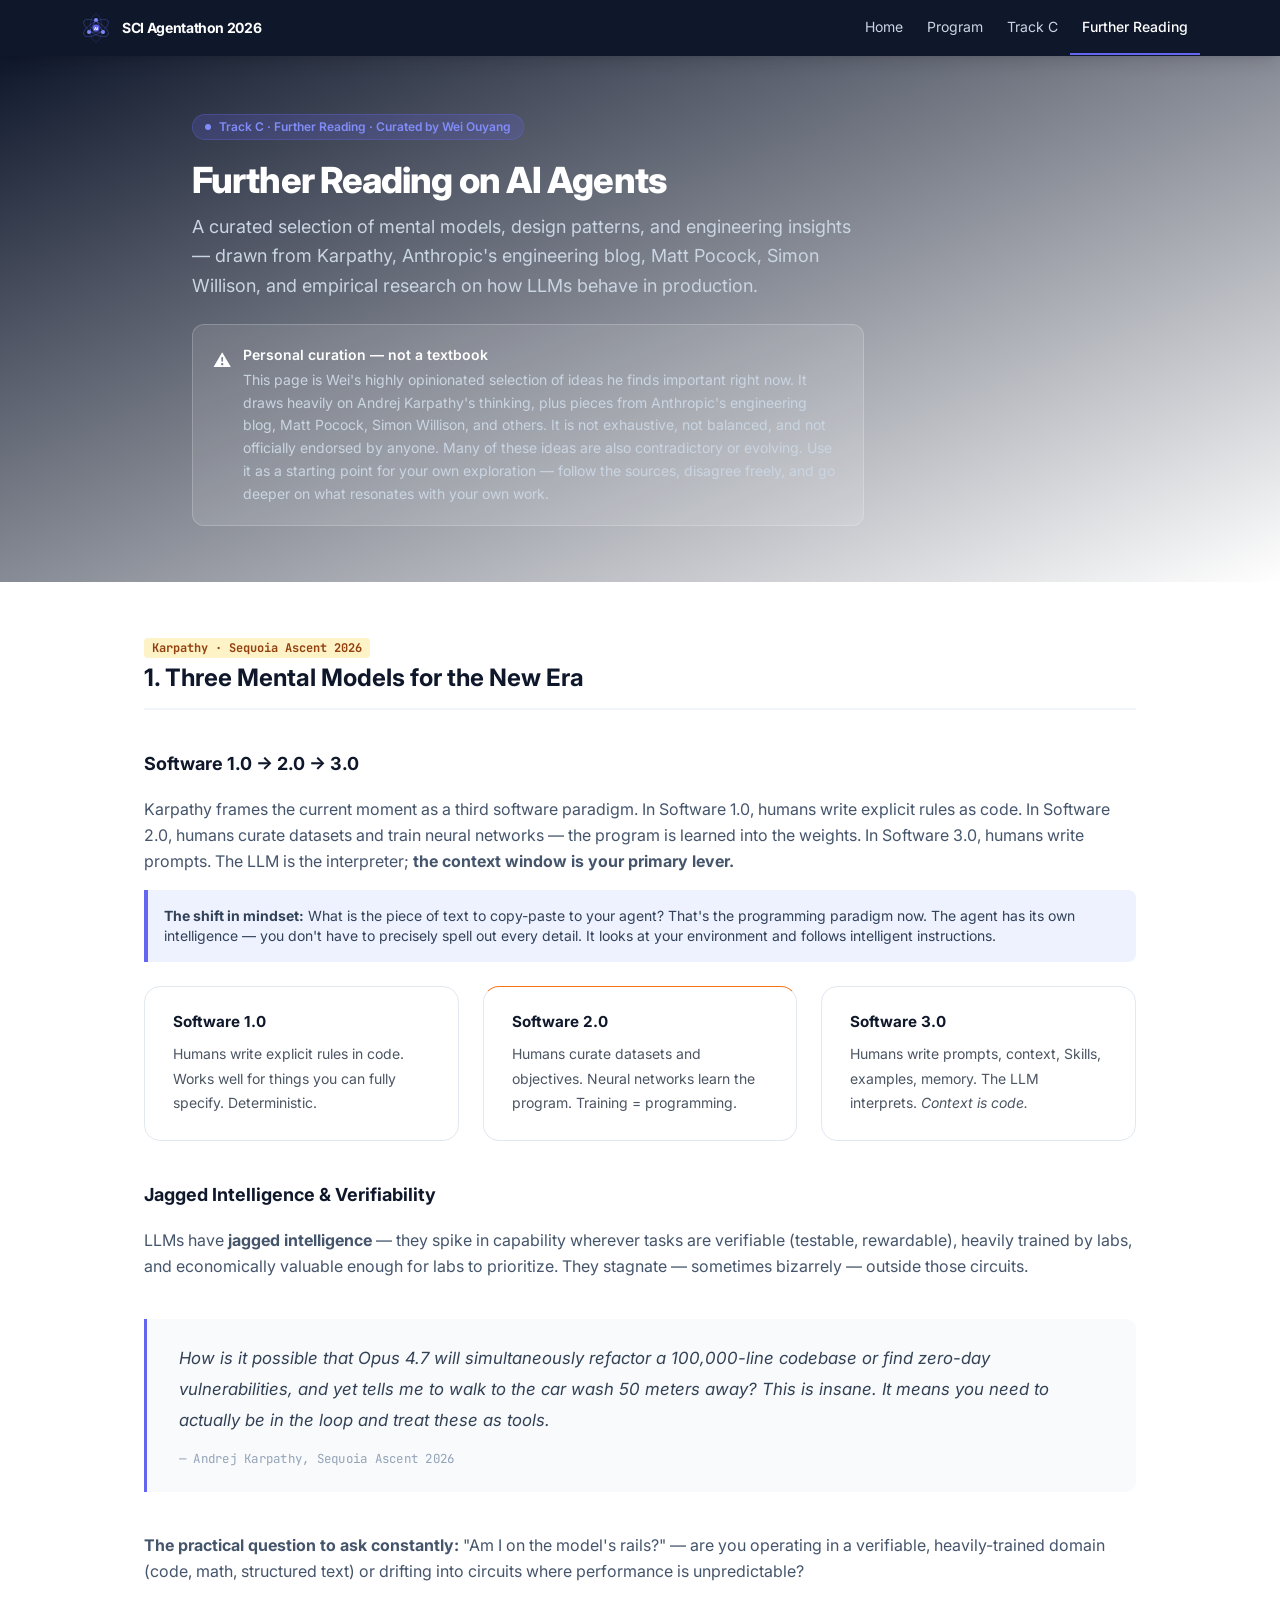
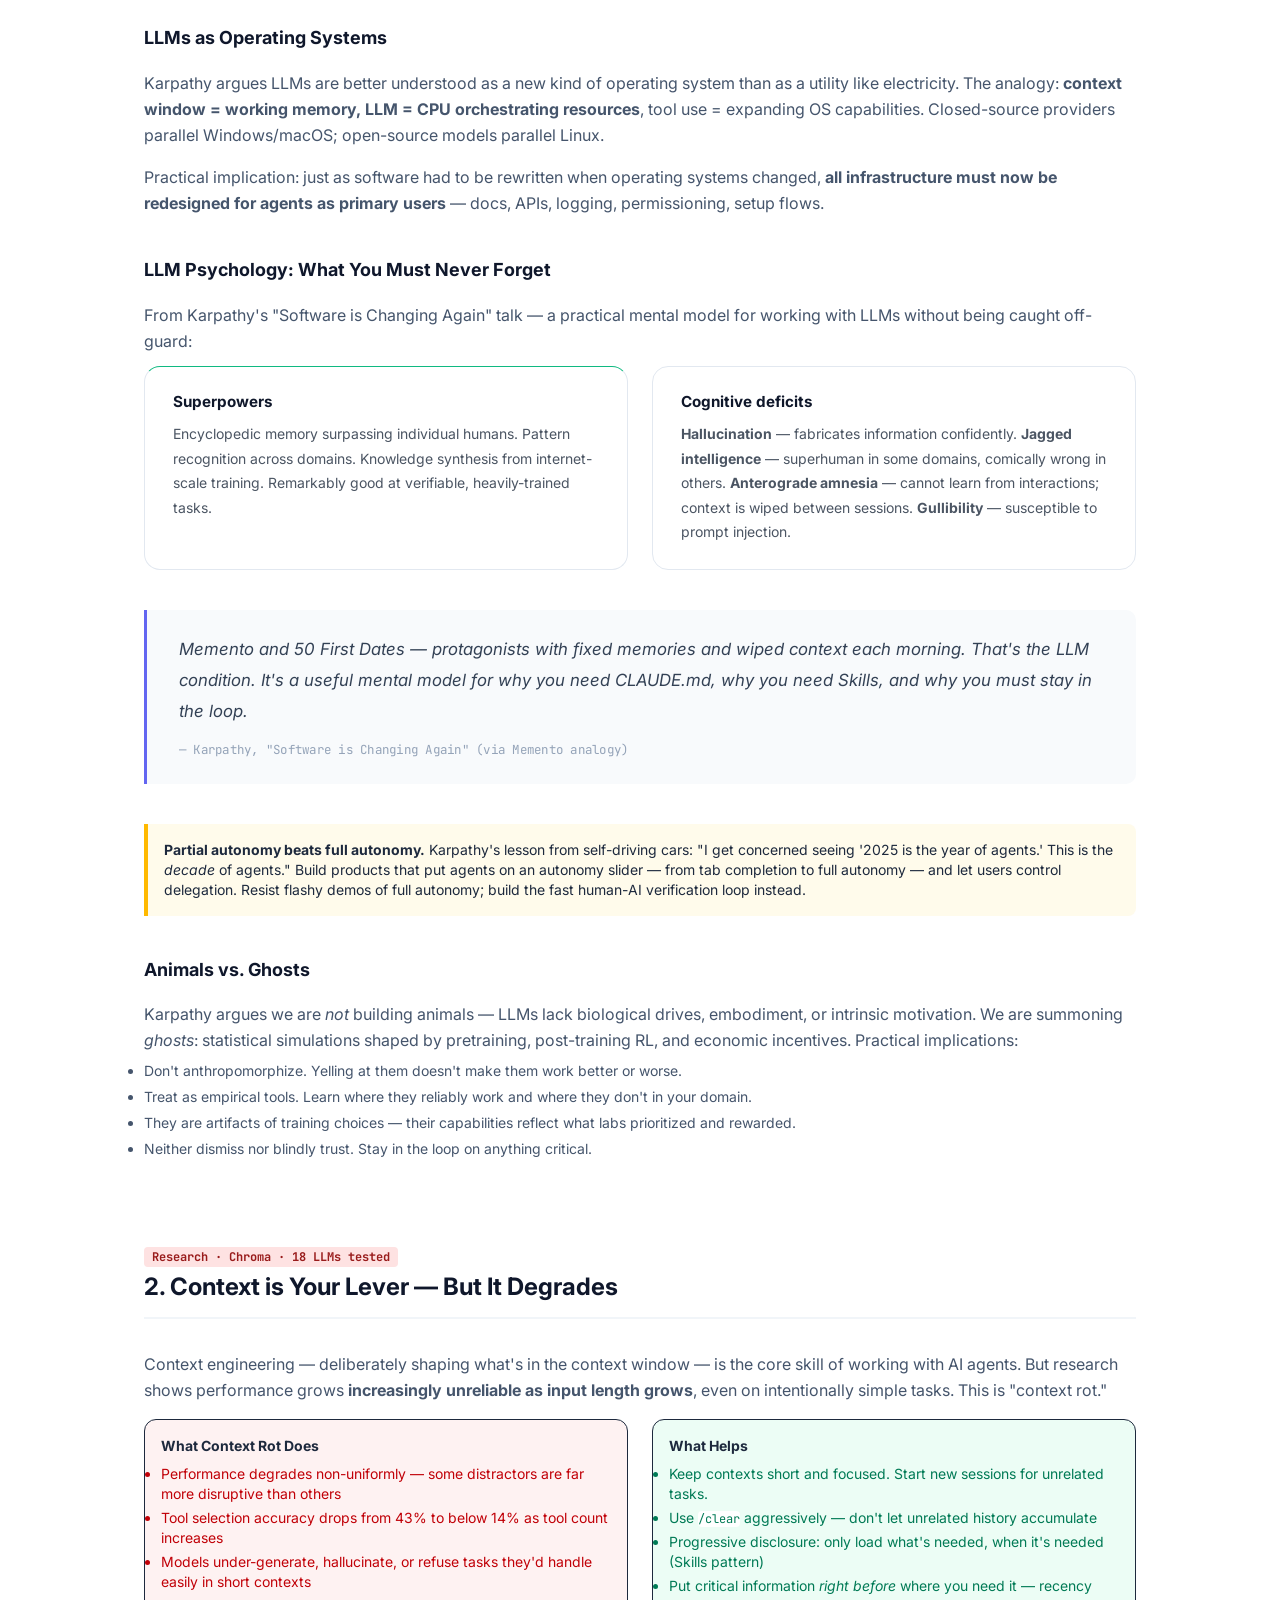
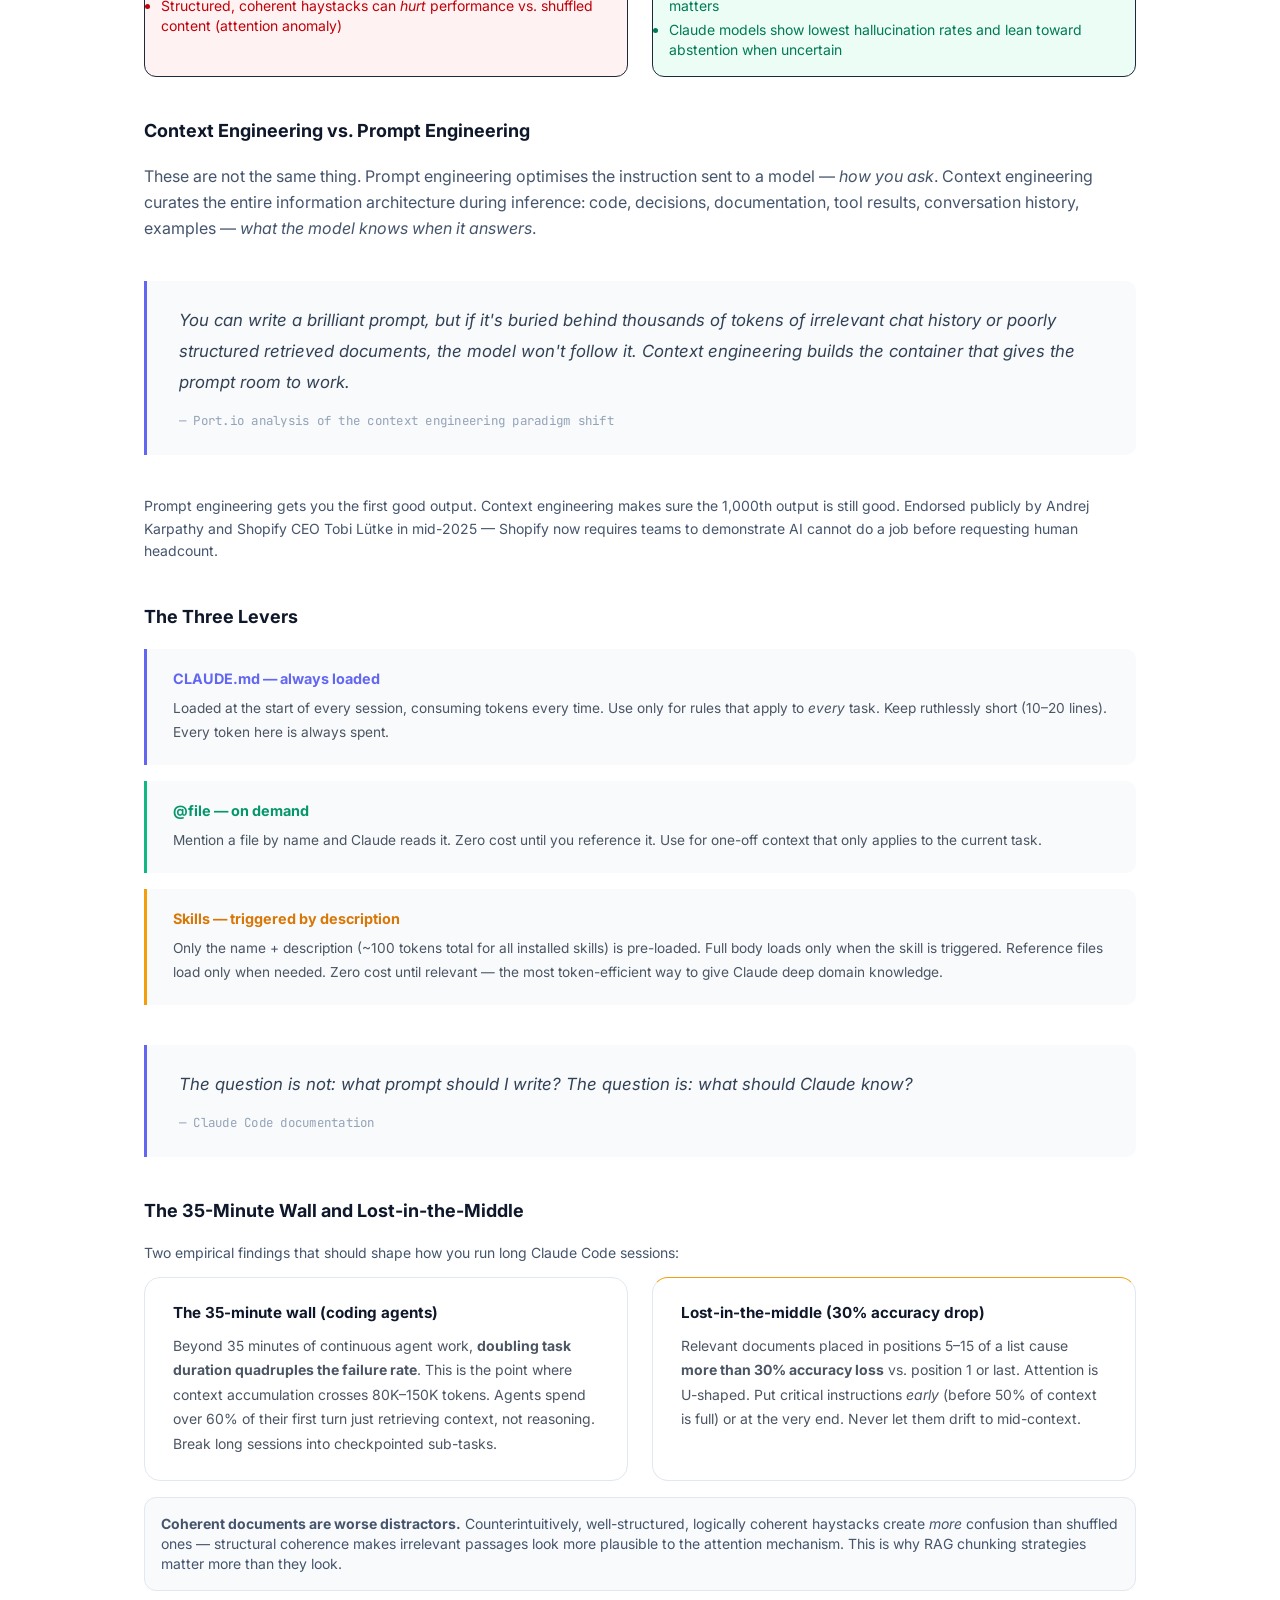
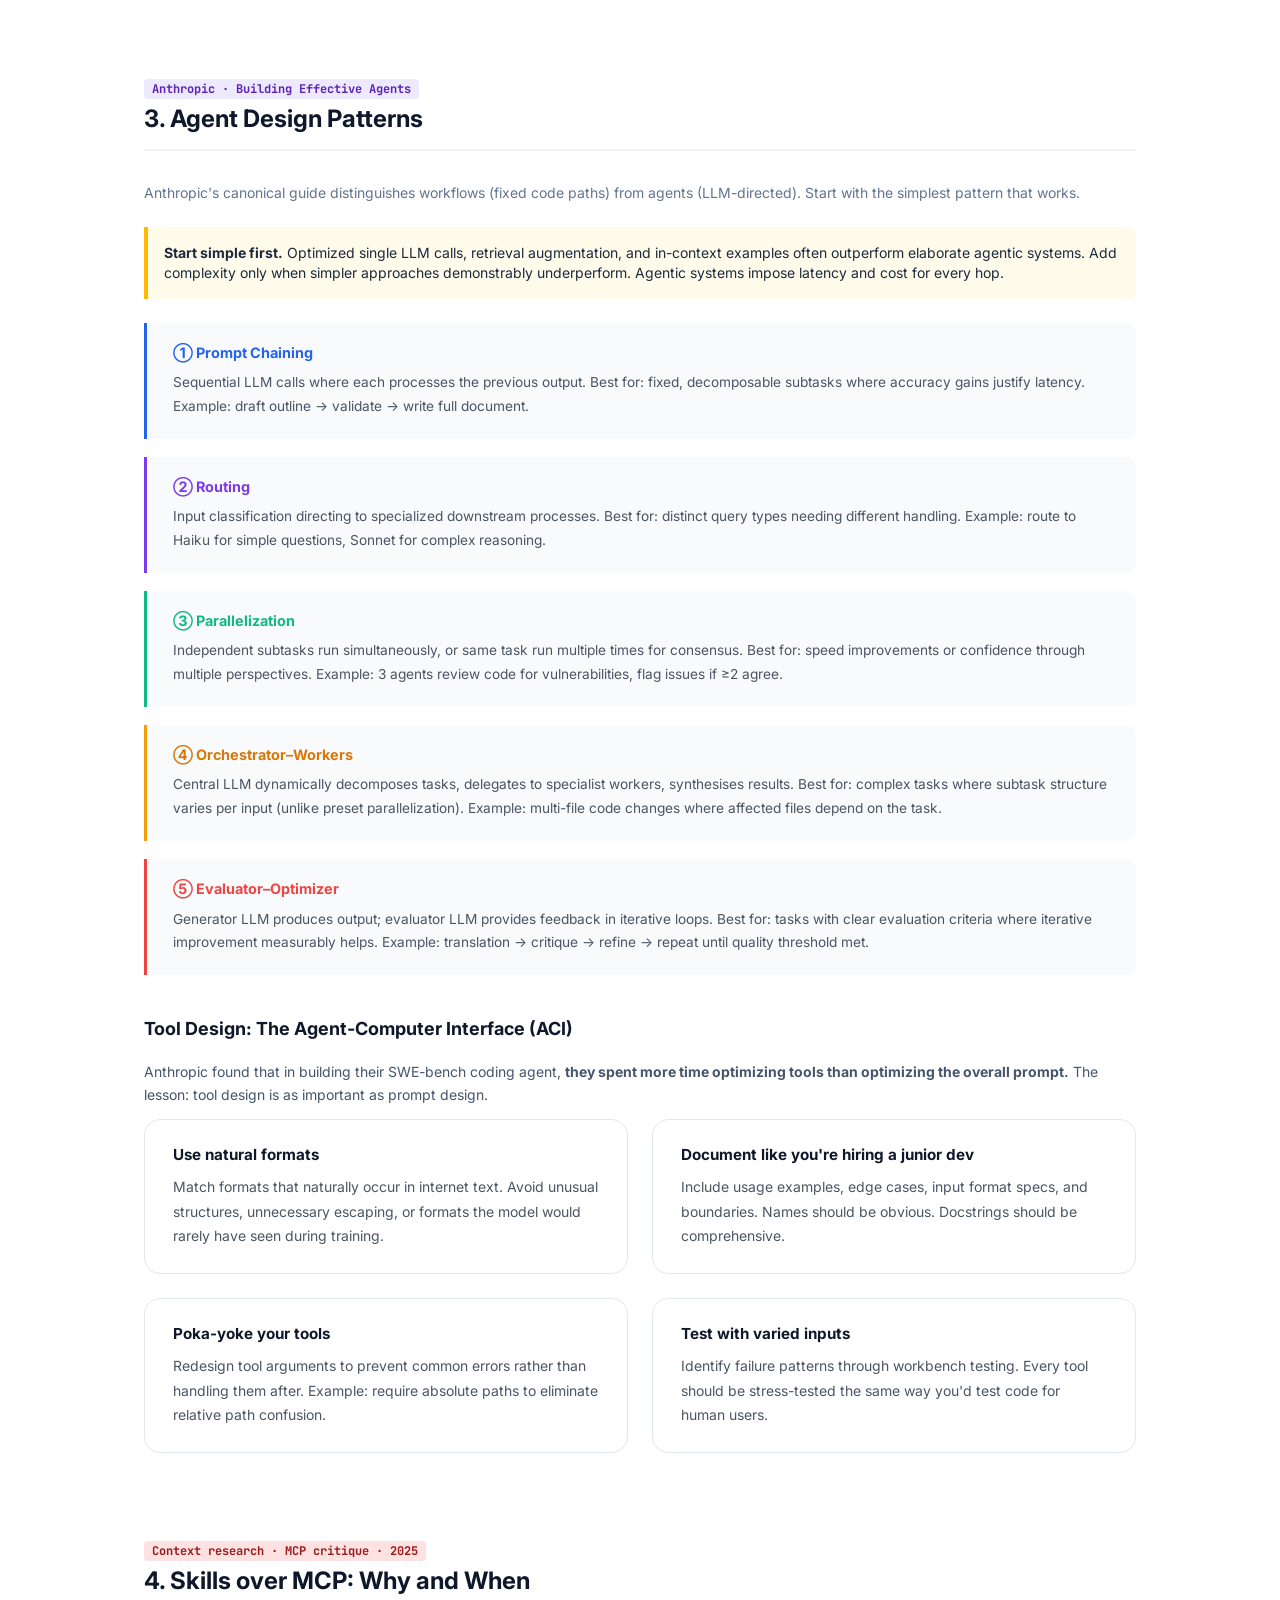
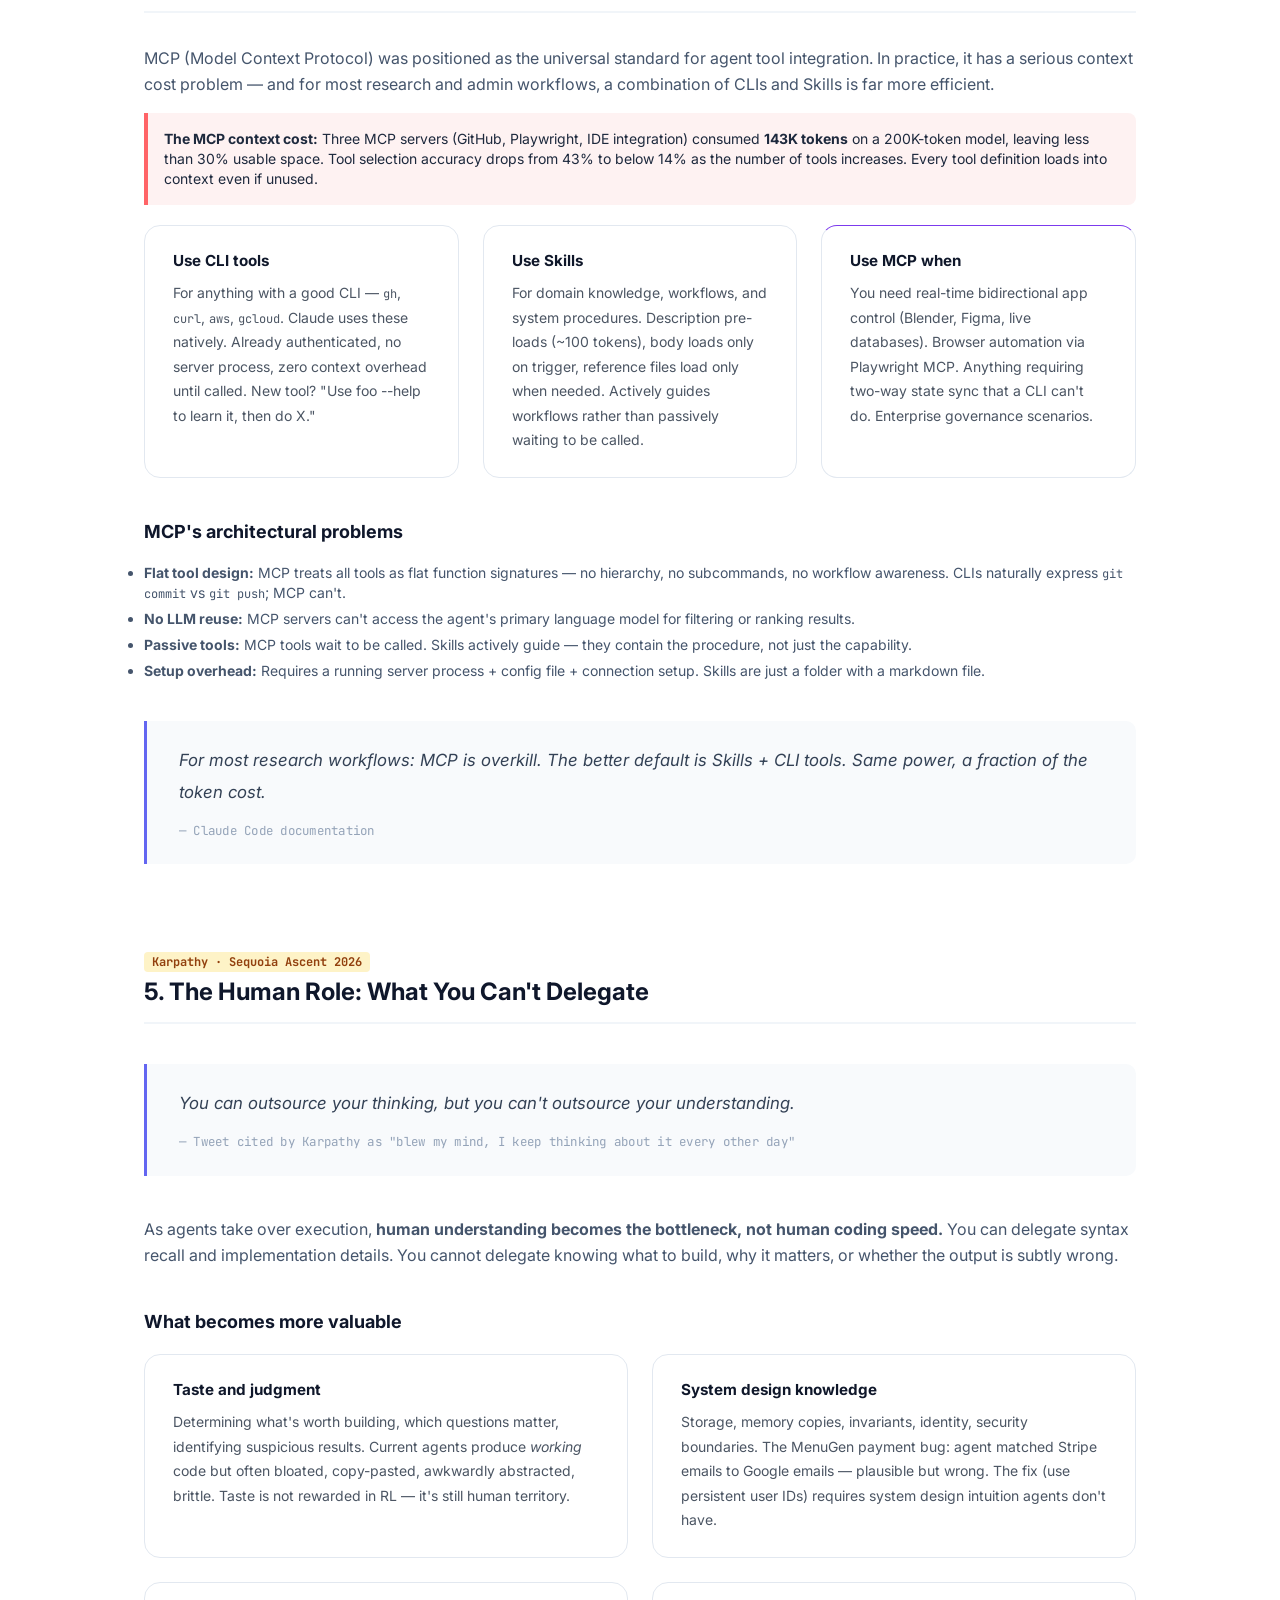
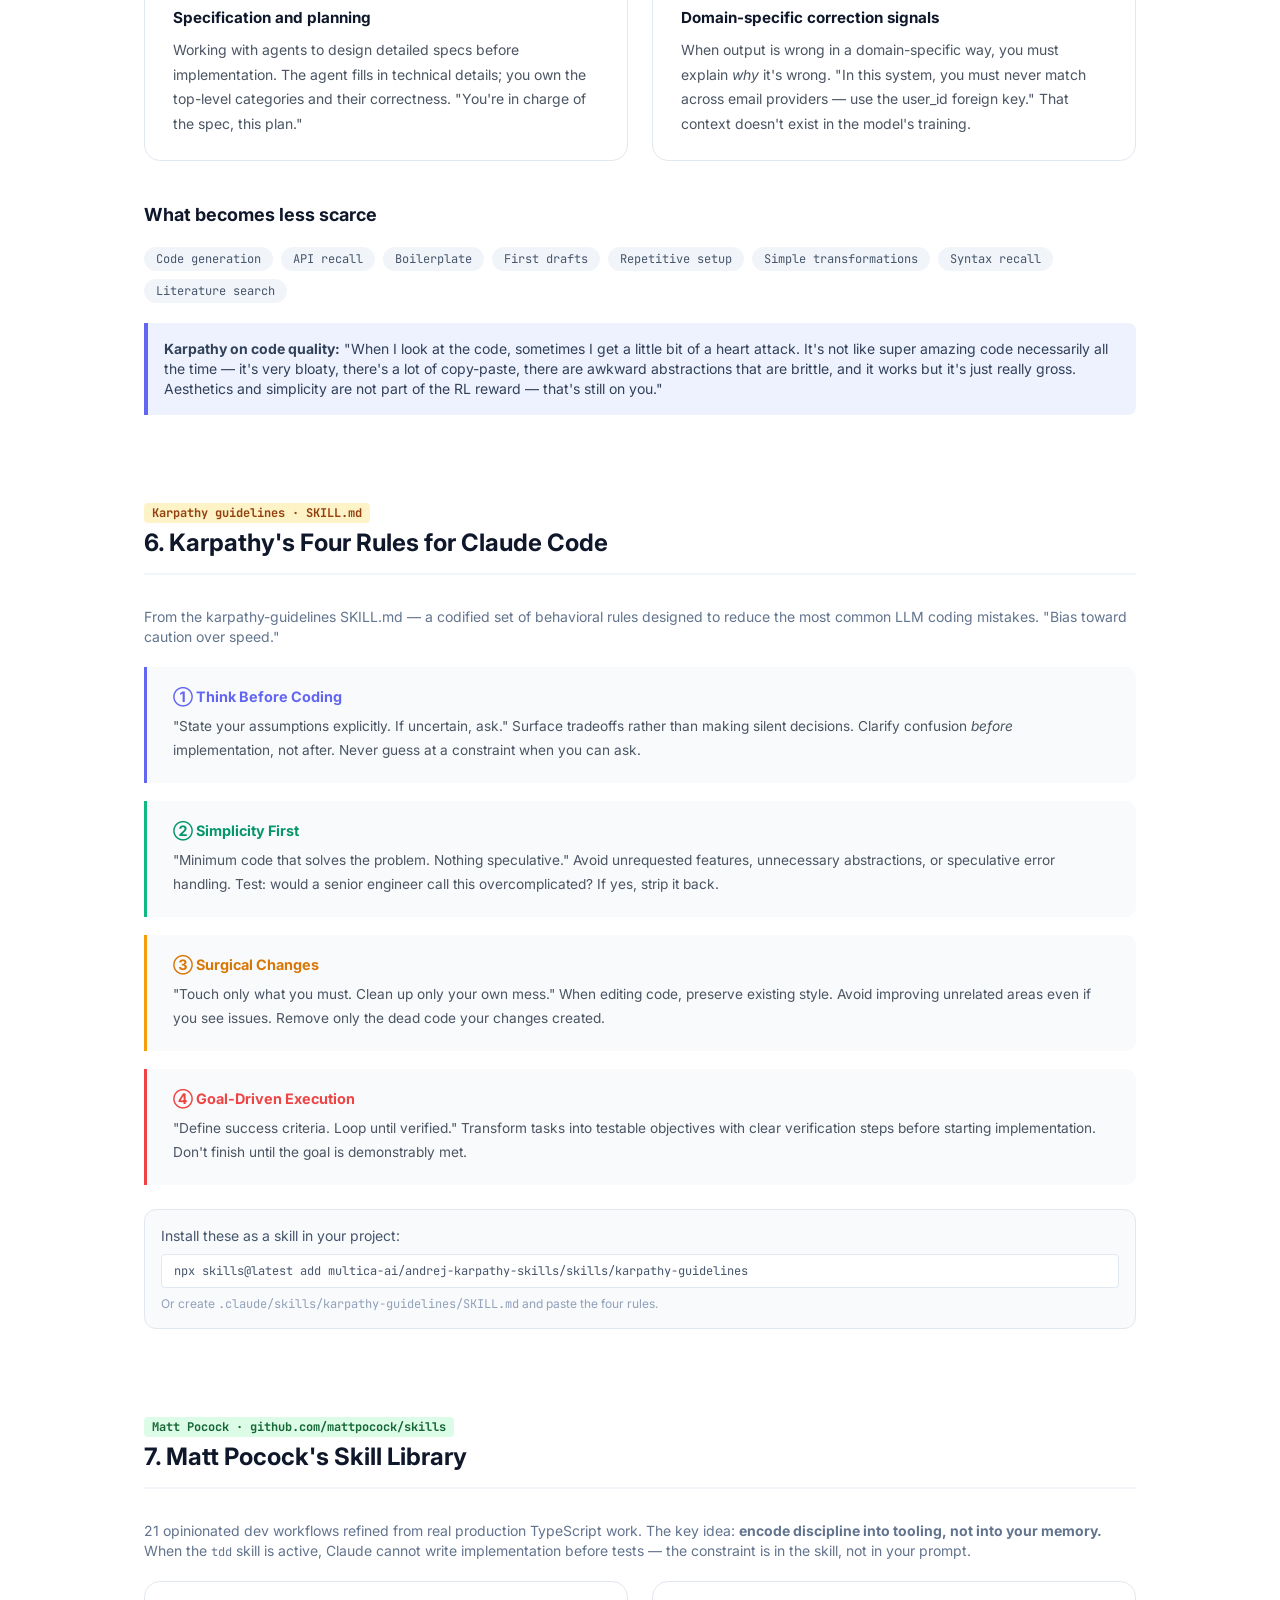
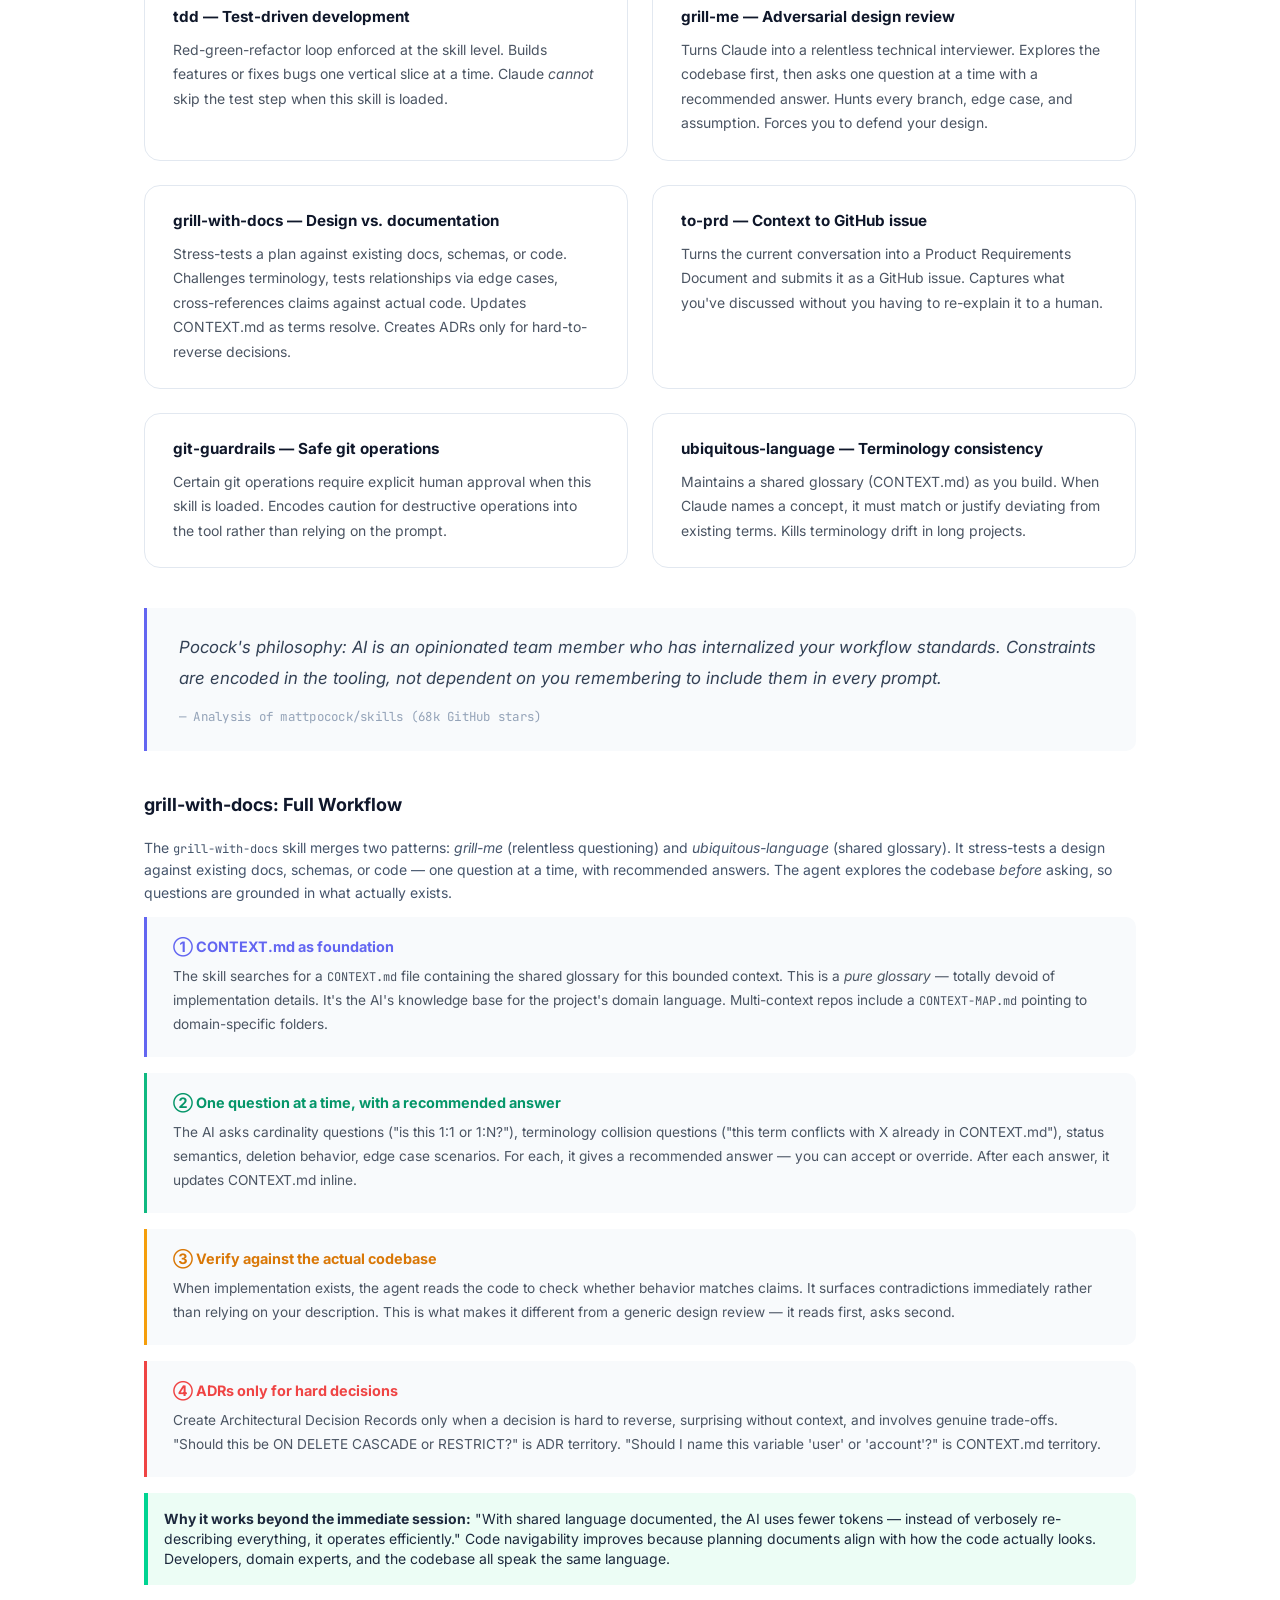
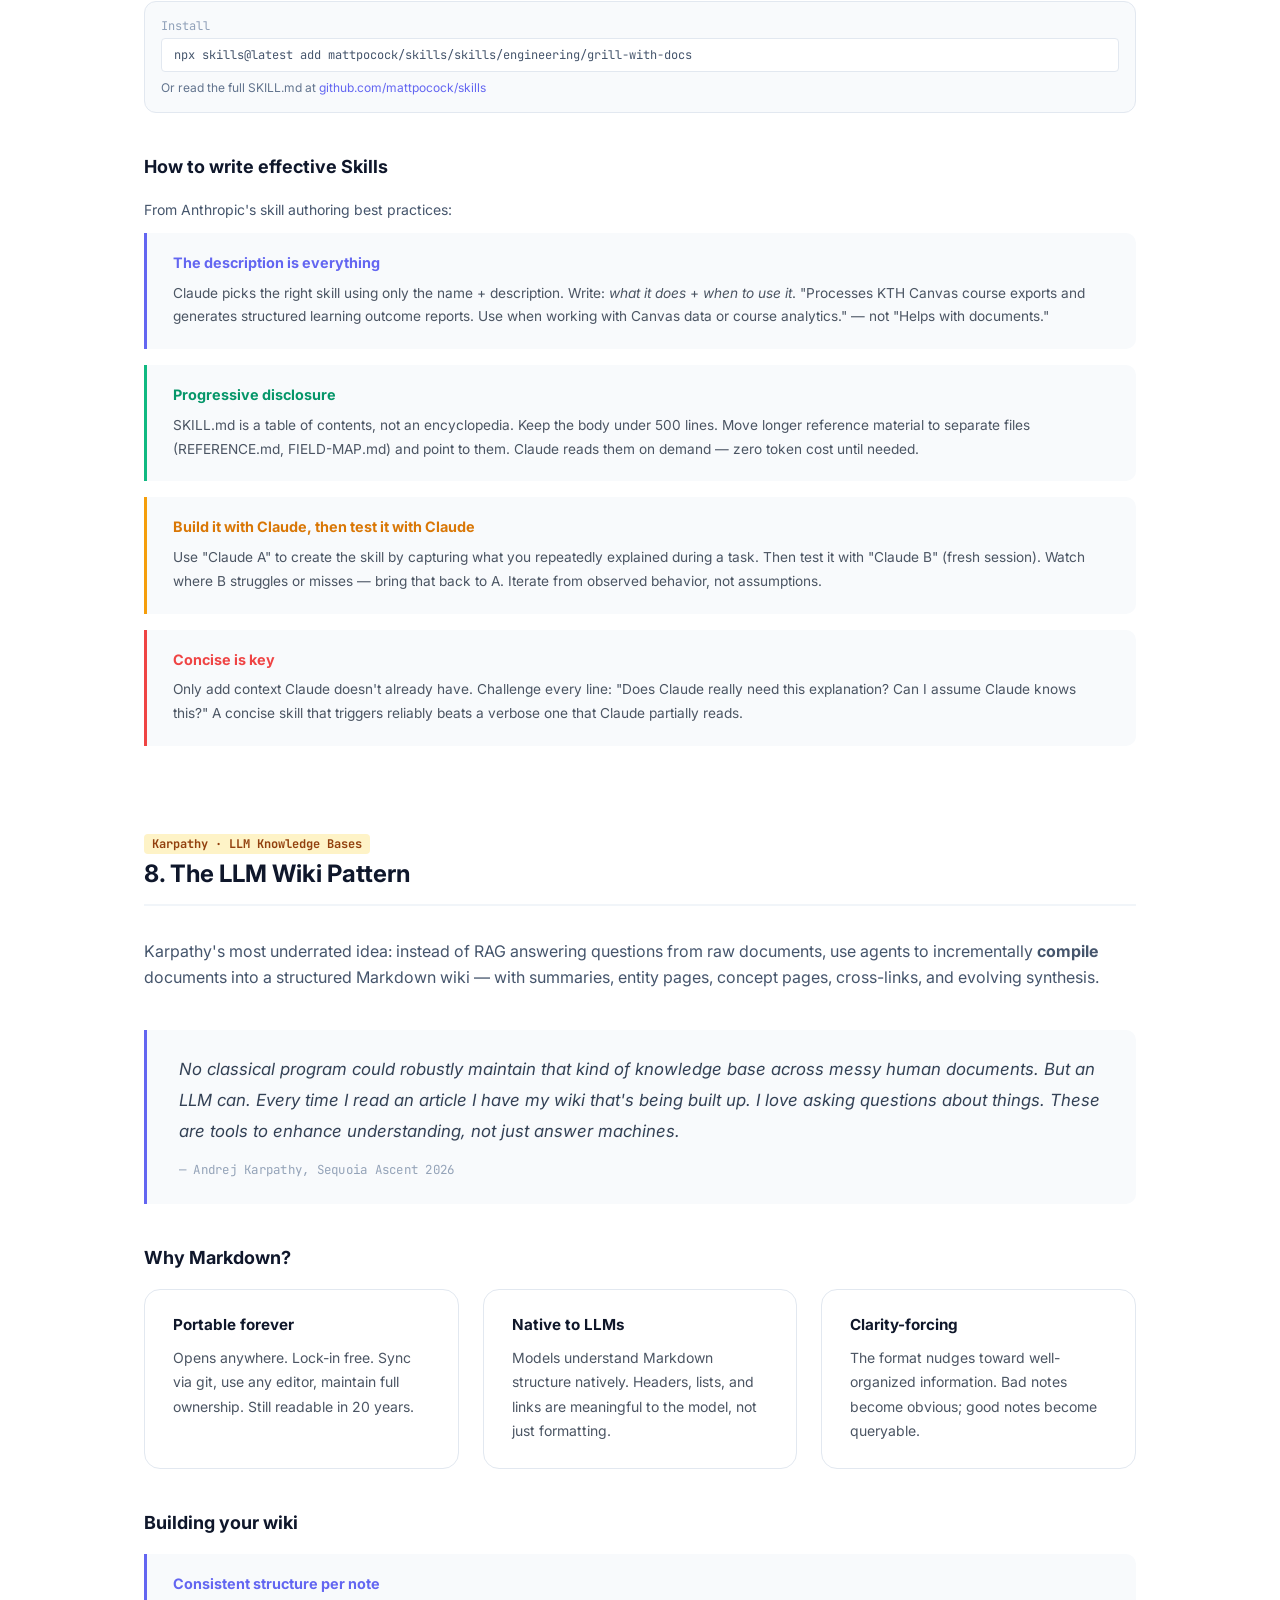
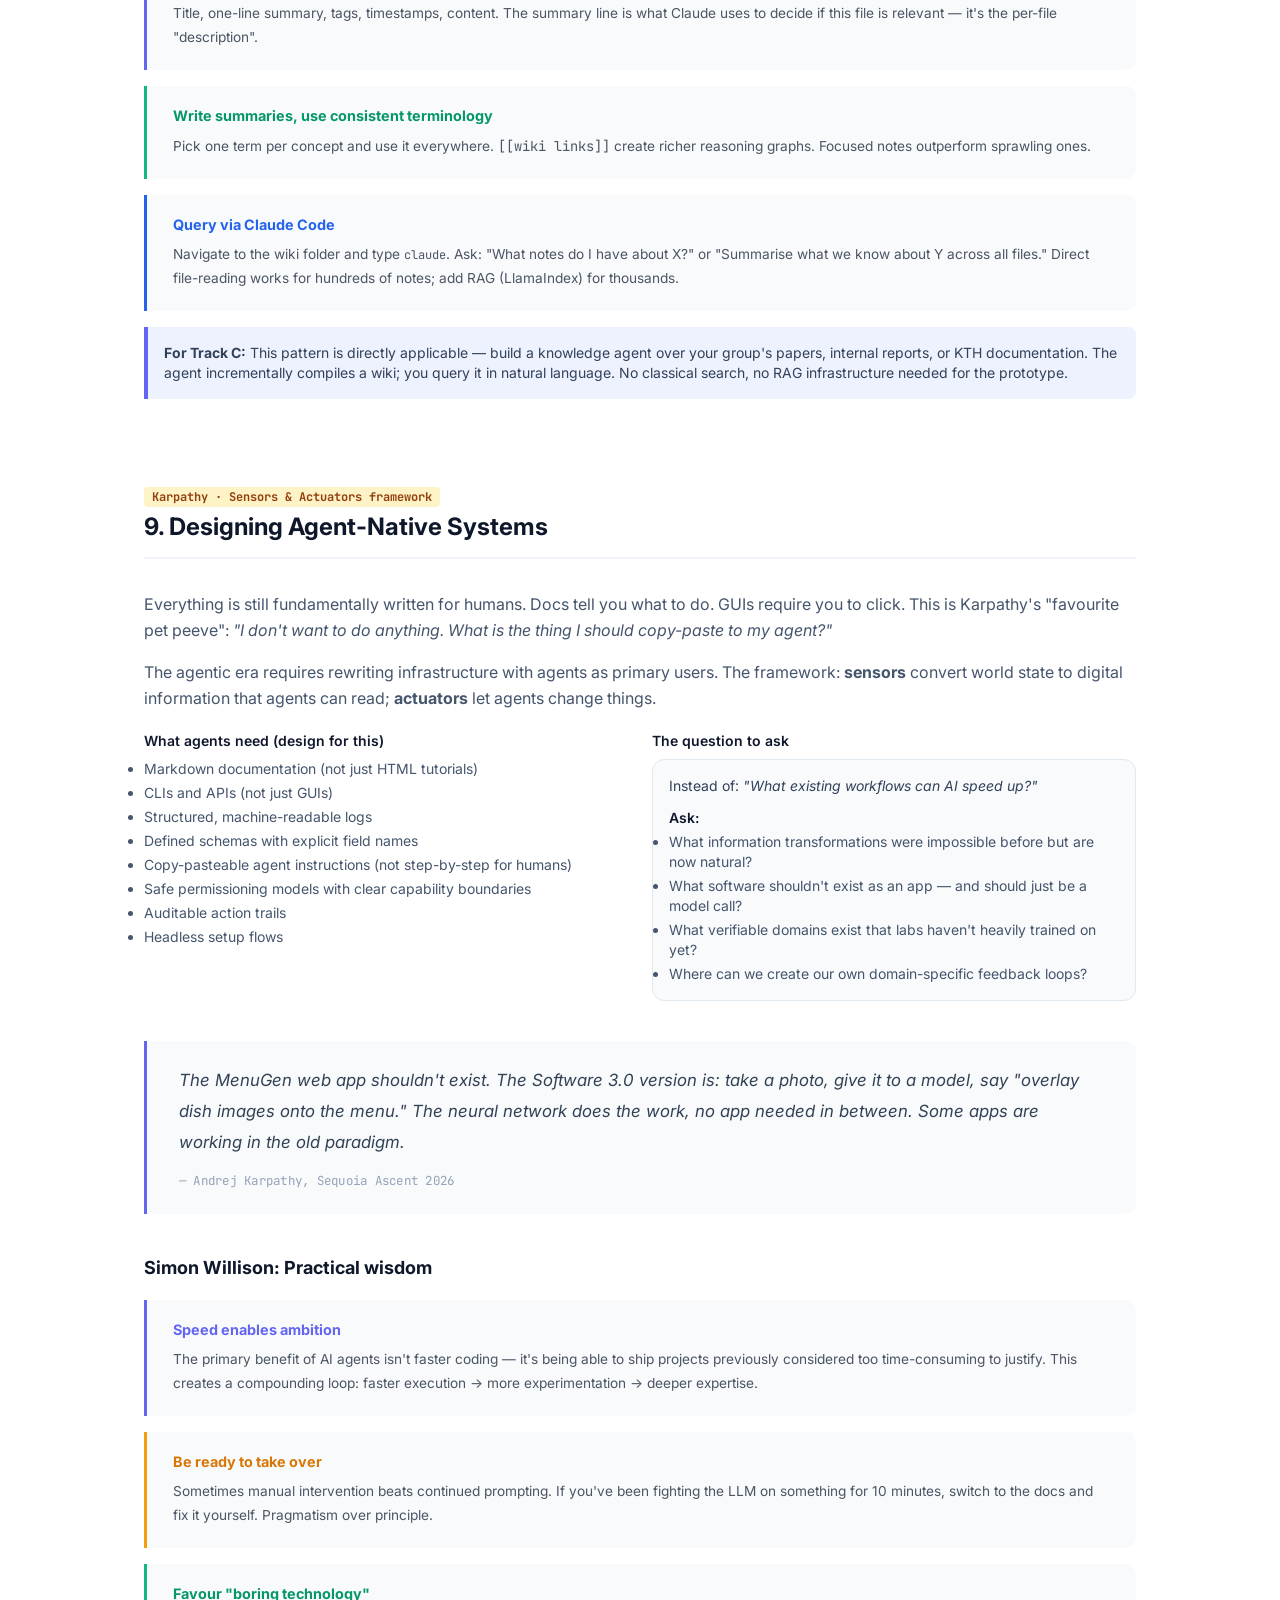
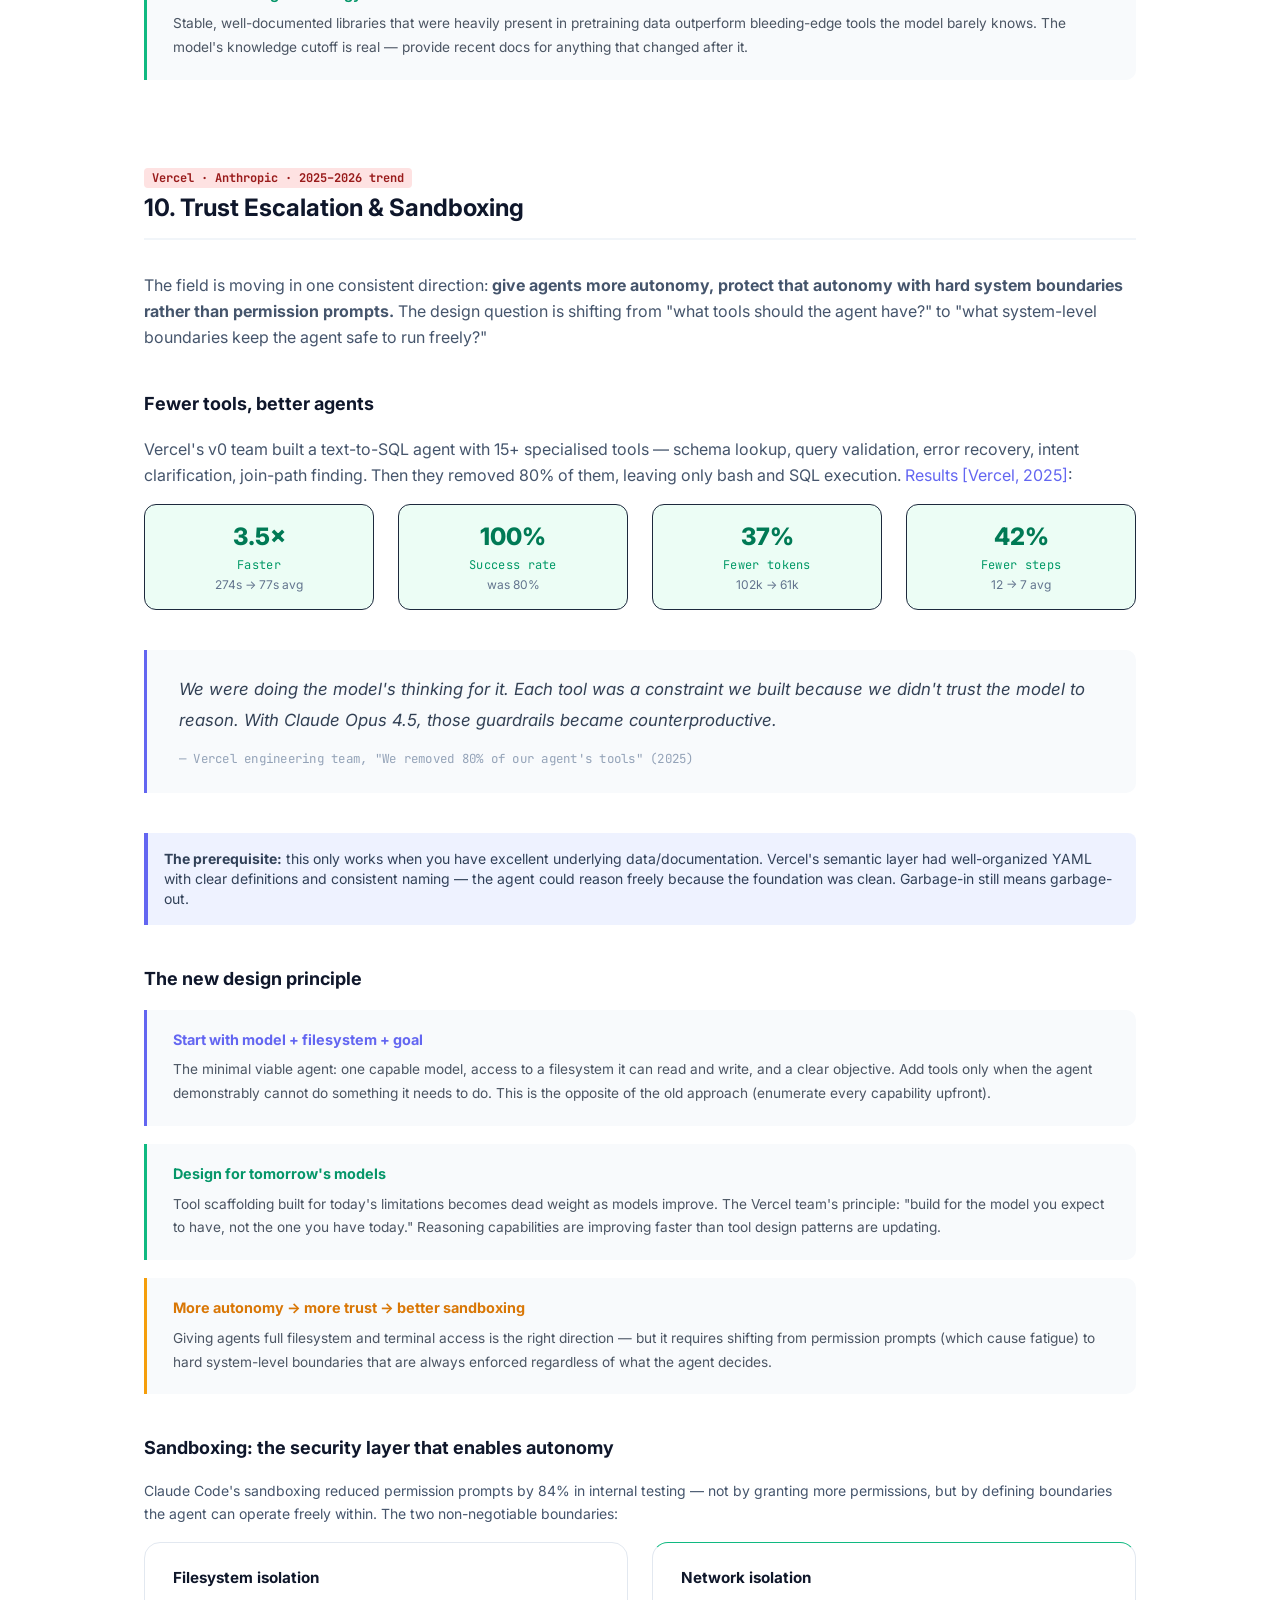
==== commit 0a8c2bcd: "Add trust escalation & sandboxing section to further reading page New section 10 — Trust Escalation " ====
--- a/docs/advanced.html
+++ b/docs/advanced.html
@@ -211,8 +211,9 @@
         <a href="#pocock-skills" class="toc-link">7. Matt Pocock's Skills</a>
         <a href="#knowledge-base" class="toc-link">8. The Wiki Pattern</a>
         <a href="#agent-native" class="toc-link">9. Agent-Native Design</a>
-        <a href="#security" class="toc-link">10. Security: Lethal Trifecta</a>
-        <a href="#agentic-lessons" class="toc-link">11. Agentic Coding Lessons</a>
+        <a href="#trust-sandbox" class="toc-link">10. Trust &amp; Sandboxing</a>
+        <a href="#security" class="toc-link">11. Security: Lethal Trifecta</a>
+        <a href="#agentic-lessons" class="toc-link">12. Agentic Coding Lessons</a>
         <a href="#html-output" class="toc-link">12. HTML as Output</a>
         <a href="#anthropic-blog" class="toc-link">13. Anthropic Blog</a>
         <a href="#quotes" class="toc-link">Key Quotes</a>
@@ -780,7 +781,113 @@
     </section>
 
     <!-- ─────────────────────────────────────
-         10. SECURITY: THE LETHAL TRIFECTA
+         10. TRUST ESCALATION & SANDBOXING
+    ───────────────────────────────────── -->
+    <section id="trust-sandbox" class="section-anchor mb-14">
+      <div class="flex items-center gap-2 mb-1">
+        <span class="text-xs font-mono font-bold px-2 py-0.5 rounded tag-research">Vercel · Anthropic · 2025–2026 trend</span>
+      </div>
+      <h2 class="text-2xl font-bold text-slate-900 mb-2">10. Trust Escalation &amp; Sandboxing</h2>
+      <p class="text-slate-600 leading-relaxed mb-2">The field is moving in one consistent direction: <strong>give agents more autonomy, protect that autonomy with hard system boundaries rather than permission prompts.</strong> The design question is shifting from "what tools should the agent have?" to "what system-level boundaries keep the agent safe to run freely?"</p>
+
+      <h3 class="text-lg font-bold text-slate-900 mb-3">Fewer tools, better agents</h3>
+      <p class="text-slate-600 leading-relaxed mb-4">Vercel's v0 team built a text-to-SQL agent with 15+ specialised tools — schema lookup, query validation, error recovery, intent clarification, join-path finding. Then they removed 80% of them, leaving only bash and SQL execution. <a href="https://vercel.com/blog/we-removed-80-percent-of-our-agents-tools" target="_blank" class="text-accent hover:underline">Results [Vercel, 2025]</a>:</p>
+
+      <div class="grid md:grid-cols-4 gap-4 mb-5">
+        <div class="bg-emerald-50 border border-emerald-200 rounded-xl p-4 text-center">
+          <div class="text-2xl font-extrabold text-emerald-700 mb-1">3.5×</div>
+          <div class="text-xs text-emerald-600 font-mono uppercase tracking-wide">Faster</div>
+          <div class="text-xs text-slate-500 mt-1">274s → 77s avg</div>
+        </div>
+        <div class="bg-emerald-50 border border-emerald-200 rounded-xl p-4 text-center">
+          <div class="text-2xl font-extrabold text-emerald-700 mb-1">100%</div>
+          <div class="text-xs text-emerald-600 font-mono uppercase tracking-wide">Success rate</div>
+          <div class="text-xs text-slate-500 mt-1">was 80%</div>
+        </div>
+        <div class="bg-emerald-50 border border-emerald-200 rounded-xl p-4 text-center">
+          <div class="text-2xl font-extrabold text-emerald-700 mb-1">37%</div>
+          <div class="text-xs text-emerald-600 font-mono uppercase tracking-wide">Fewer tokens</div>
+          <div class="text-xs text-slate-500 mt-1">102k → 61k</div>
+        </div>
+        <div class="bg-emerald-50 border border-emerald-200 rounded-xl p-4 text-center">
+          <div class="text-2xl font-extrabold text-emerald-700 mb-1">42%</div>
+          <div class="text-xs text-emerald-600 font-mono uppercase tracking-wide">Fewer steps</div>
+          <div class="text-xs text-slate-500 mt-1">12 → 7 avg</div>
+        </div>
+      </div>
+
+      <div class="quote">
+        <p>We were doing the model's thinking for it. Each tool was a constraint we built because we didn't trust the model to reason. With Claude Opus 4.5, those guardrails became counterproductive.</p>
+        <cite>— Vercel engineering team, "We removed 80% of our agent's tools" (2025)</cite>
+      </div>
+
+      <div class="bg-indigo-50 border-l-4 border-accent rounded-r-lg p-4 mb-5 text-sm text-slate-700">
+        <strong>The prerequisite:</strong> this only works when you have excellent underlying data/documentation. Vercel's semantic layer had well-organized YAML with clear definitions and consistent naming — the agent could reason freely because the foundation was clean. Garbage-in still means garbage-out.
+      </div>
+
+      <h3 class="text-lg font-bold text-slate-900 mb-3">The new design principle</h3>
+      <div class="space-y-3 mb-6">
+        <div class="pattern-box" style="border-left-color:#6366f1">
+          <h4 class="text-accent">Start with model + filesystem + goal</h4>
+          <p>The minimal viable agent: one capable model, access to a filesystem it can read and write, and a clear objective. Add tools only when the agent demonstrably cannot do something it needs to do. This is the opposite of the old approach (enumerate every capability upfront).</p>
+        </div>
+        <div class="pattern-box" style="border-left-color:#10b981">
+          <h4 style="color:#059669">Design for tomorrow's models</h4>
+          <p>Tool scaffolding built for today's limitations becomes dead weight as models improve. The Vercel team's principle: "build for the model you expect to have, not the one you have today." Reasoning capabilities are improving faster than tool design patterns are updating.</p>
+        </div>
+        <div class="pattern-box" style="border-left-color:#f59e0b">
+          <h4 style="color:#d97706">More autonomy → more trust → better sandboxing</h4>
+          <p>Giving agents full filesystem and terminal access is the right direction — but it requires shifting from permission prompts (which cause fatigue) to hard system-level boundaries that are always enforced regardless of what the agent decides.</p>
+        </div>
+      </div>
+
+      <h3 class="text-lg font-bold text-slate-900 mb-3">Sandboxing: the security layer that enables autonomy</h3>
+      <p class="text-slate-600 text-sm leading-relaxed mb-4">Claude Code's sandboxing reduced permission prompts by 84% in internal testing — not by granting more permissions, but by defining boundaries the agent can operate freely within. The two non-negotiable boundaries:</p>
+
+      <div class="grid md:grid-cols-2 gap-4 mb-5">
+        <div class="insight-card border-t-4 border-t-accent">
+          <h4>Filesystem isolation</h4>
+          <p>Agent can only access specific directories. Built on Linux <code class="font-mono text-xs">bubblewrap</code> / macOS <code class="font-mono text-xs">seatbelt</code>. Prevents modification of system files, SSH keys, config outside the working directory — even if the agent is compromised via prompt injection.</p>
+        </div>
+        <div class="insight-card border-t-4" style="border-top-color:#10b981">
+          <h4>Network isolation</h4>
+          <p>All connections routed through a proxy enforcing domain allowlists. Blocks exfiltration of credentials, prevents malware downloads, stops unauthorised outbound API calls. Must be paired with filesystem isolation — either alone leaves a gap.</p>
+        </div>
+      </div>
+
+      <h3 class="text-lg font-bold text-slate-900 mb-3">Sandbox technology landscape (2026)</h3>
+      <div class="space-y-2 mb-5">
+        <div class="pattern-box" style="border-left-color:#6366f1">
+          <h4 class="text-accent">Firecracker microVMs — strongest isolation</h4>
+          <p>Hardware-enforced isolation with dedicated kernels per workload. ~125ms boot time, under 5 MiB overhead per instance. Used by AWS Lambda, E2B, Vercel Sandbox. Best for: untrusted code, multi-tenant agent platforms, regulated environments.</p>
+        </div>
+        <div class="pattern-box" style="border-left-color:#2563eb">
+          <h4 style="color:#2563eb">gVisor — syscall interception</h4>
+          <p>Intercepts system calls before they reach the host kernel. Stronger than Docker, lighter than full VMs. 10–30% I/O overhead. Best for: compute-heavy agents where you control the code but want stronger-than-container isolation.</p>
+        </div>
+        <div class="pattern-box" style="border-left-color:#10b981">
+          <h4 style="color:#059669">OS-level primitives (bubblewrap / seatbelt)</h4>
+          <p>What Claude Code uses by default: lightweight, low-overhead, good for trusted in-house agents running known code on known machines. Provides meaningful protection against accidents without the operational complexity of VMs.</p>
+        </div>
+        <div class="pattern-box" style="border-left-color:#f59e0b">
+          <h4 style="color:#d97706">Managed platforms (E2B, Vercel Sandbox)</h4>
+          <p>Production-ready microVM infrastructure with sub-second provisioning, pre-built agent runtimes, and billing per second. Right choice for building agent products that run user-provided or untrusted code at scale.</p>
+        </div>
+      </div>
+
+      <div class="bg-slate-50 border border-slate-200 rounded-xl p-5 text-sm">
+        <h4 class="font-bold text-slate-900 mb-3">Four mandatory boundaries (converged guidance from Microsoft, NVIDIA, Anthropic)</h4>
+        <div class="grid md:grid-cols-2 gap-3">
+          <div class="flex gap-2"><span class="font-mono text-xs text-accent font-bold mt-0.5 shrink-0">①</span><span class="text-slate-600"><strong class="text-slate-800">Network egress</strong> — block all outbound by default, allowlist only required endpoints. No DNS wildcards.</span></div>
+          <div class="flex gap-2"><span class="font-mono text-xs text-accent font-bold mt-0.5 shrink-0">②</span><span class="text-slate-600"><strong class="text-slate-800">Filesystem bounds</strong> — agent reads/writes only its working directory. System files, home directory, and env vars are outside scope.</span></div>
+          <div class="flex gap-2"><span class="font-mono text-xs text-accent font-bold mt-0.5 shrink-0">③</span><span class="text-slate-600"><strong class="text-slate-800">Secrets scoping</strong> — short-lived, task-scoped credentials only. Never pass long-lived API keys into agent context.</span></div>
+          <div class="flex gap-2"><span class="font-mono text-xs text-accent font-bold mt-0.5 shrink-0">④</span><span class="text-slate-600"><strong class="text-slate-800">Audit trail</strong> — immutable log of all agent actions. Permission denials are strong compromise indicators — alert on them.</span></div>
+        </div>
+      </div>
+    </section>
+
+    <!-- ─────────────────────────────────────
+         11. SECURITY: THE LETHAL TRIFECTA
     ───────────────────────────────────── -->
     <section id="security" class="section-anchor mb-14">
       <div class="flex items-center gap-2 mb-1">
@@ -1171,6 +1278,9 @@
         <div class="ref-entry"><span class="ref-num">[27]</span><span>Willison, S. (2025, Mar). Here's how I use LLMs to help me write code. <a href="https://simonwillison.net/2025/Mar/11/using-llms-for-code/" target="_blank" class="text-accent hover:underline">simonwillison.net</a></span></div>
         <div class="ref-entry"><span class="ref-num">[28]</span><span>Breunig, D. (2026, May). 10 lessons for agentic coding. <a href="https://www.dbreunig.com/2026/05/04/10-lessons-for-agentic-coding.html" target="_blank" class="text-accent hover:underline">dbreunig.com</a></span></div>
         <div class="ref-entry"><span class="ref-num">[29]</span><span>Zhang, C. (2025). MCP is being abandoned: how fast can a standard die? <em>dev.to</em>. <a href="https://dev.to/chen_zhang_bac430bc7f6b95/mcp-is-being-abandoned-how-fast-can-a-standard-die-2f7c" target="_blank" class="text-accent hover:underline">dev.to</a></span></div>
+        <div class="ref-entry"><span class="ref-num">[30]</span><span>Vercel Engineering. (2025). We removed 80% of our agent's tools. <em>Vercel Blog</em>. <a href="https://vercel.com/blog/we-removed-80-percent-of-our-agents-tools" target="_blank" class="text-accent hover:underline">vercel.com/blog</a></span></div>
+        <div class="ref-entry"><span class="ref-num">[31]</span><span>Anthropic. (2025, Oct). Beyond permission prompts: making Claude Code more secure and autonomous. <em>Anthropic Engineering Blog</em>. <a href="https://www.anthropic.com/engineering/claude-code-sandboxing" target="_blank" class="text-accent hover:underline">anthropic.com/engineering/claude-code-sandboxing</a></span></div>
+        <div class="ref-entry"><span class="ref-num">[32]</span><span>Northflank Engineering. (2026). How to sandbox AI agents in 2026: Firecracker, gVisor and isolation strategies. <a href="https://northflank.com/blog/how-to-sandbox-ai-agents" target="_blank" class="text-accent hover:underline">northflank.com/blog</a></span></div>
       </div>
 
       <h3 class="text-base font-bold text-slate-700 uppercase tracking-wide mb-3" style="margin-top:2rem!important">Additional resources</h3>
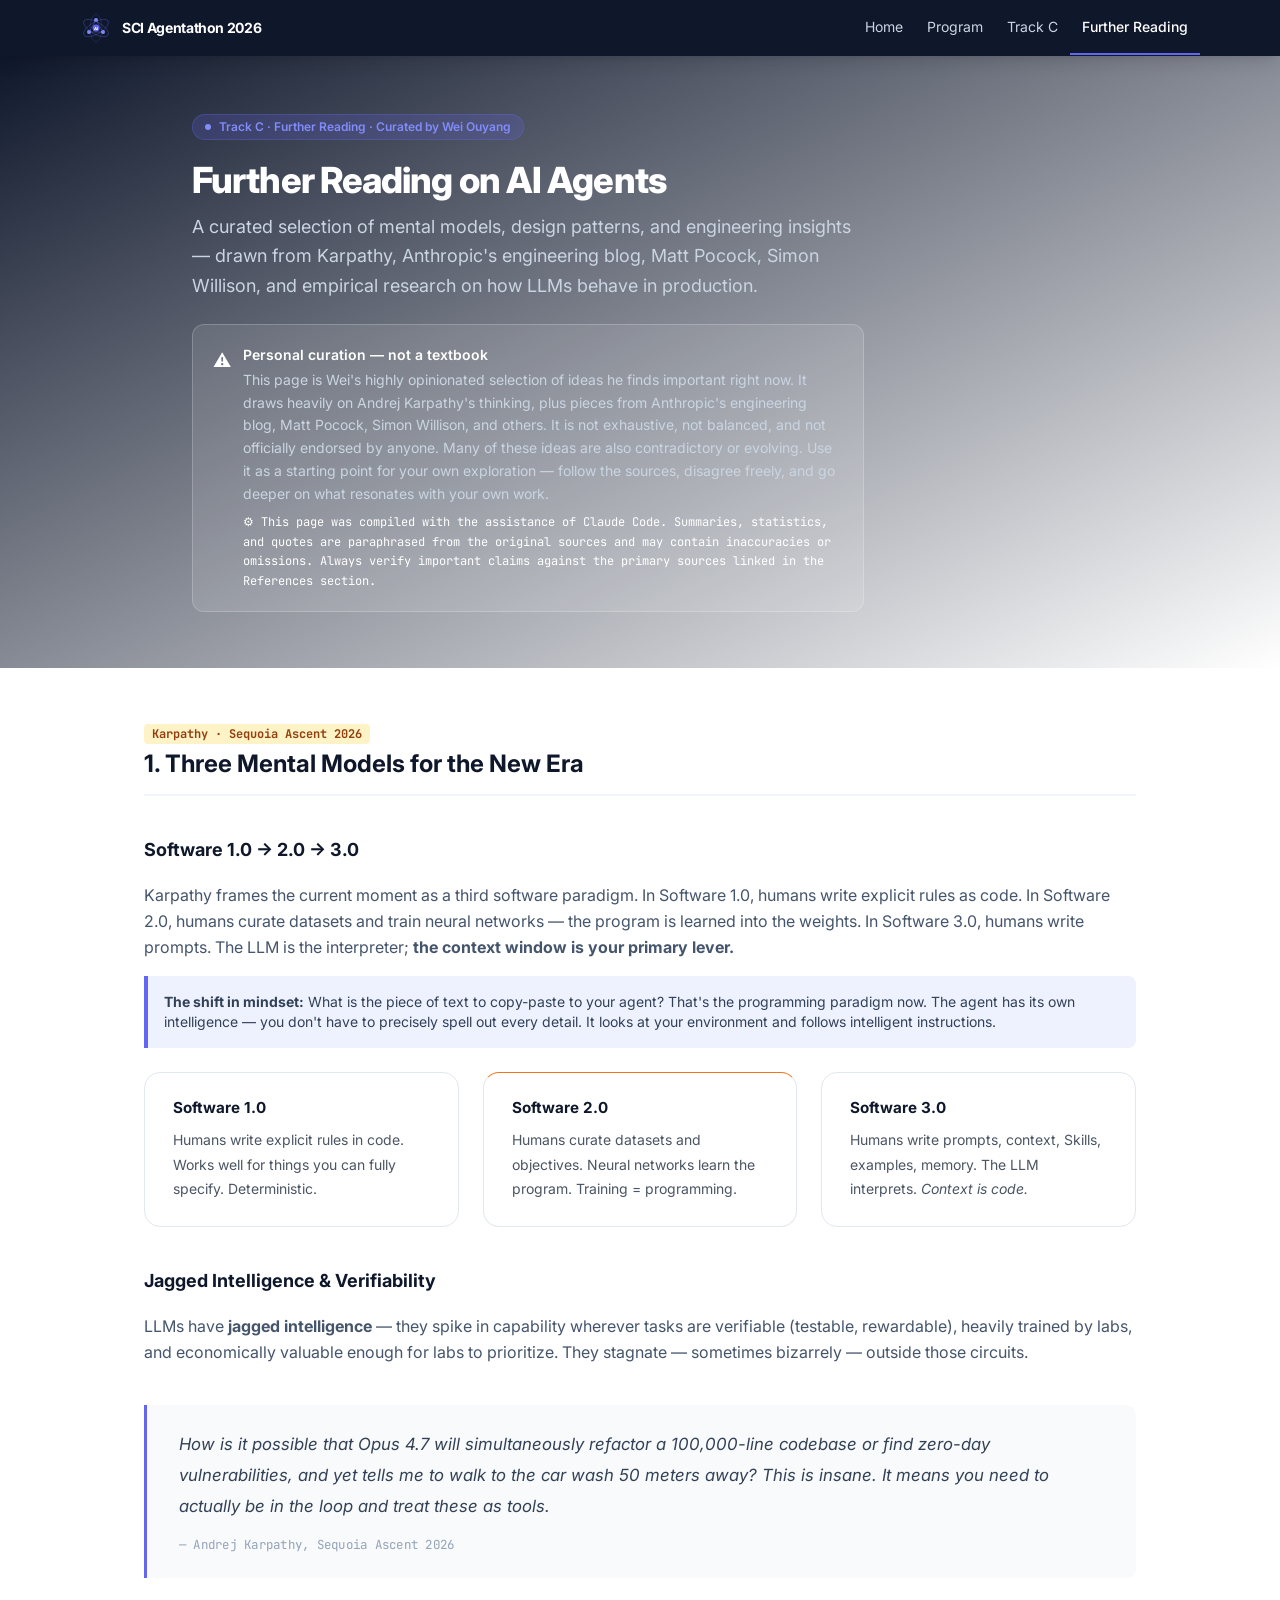
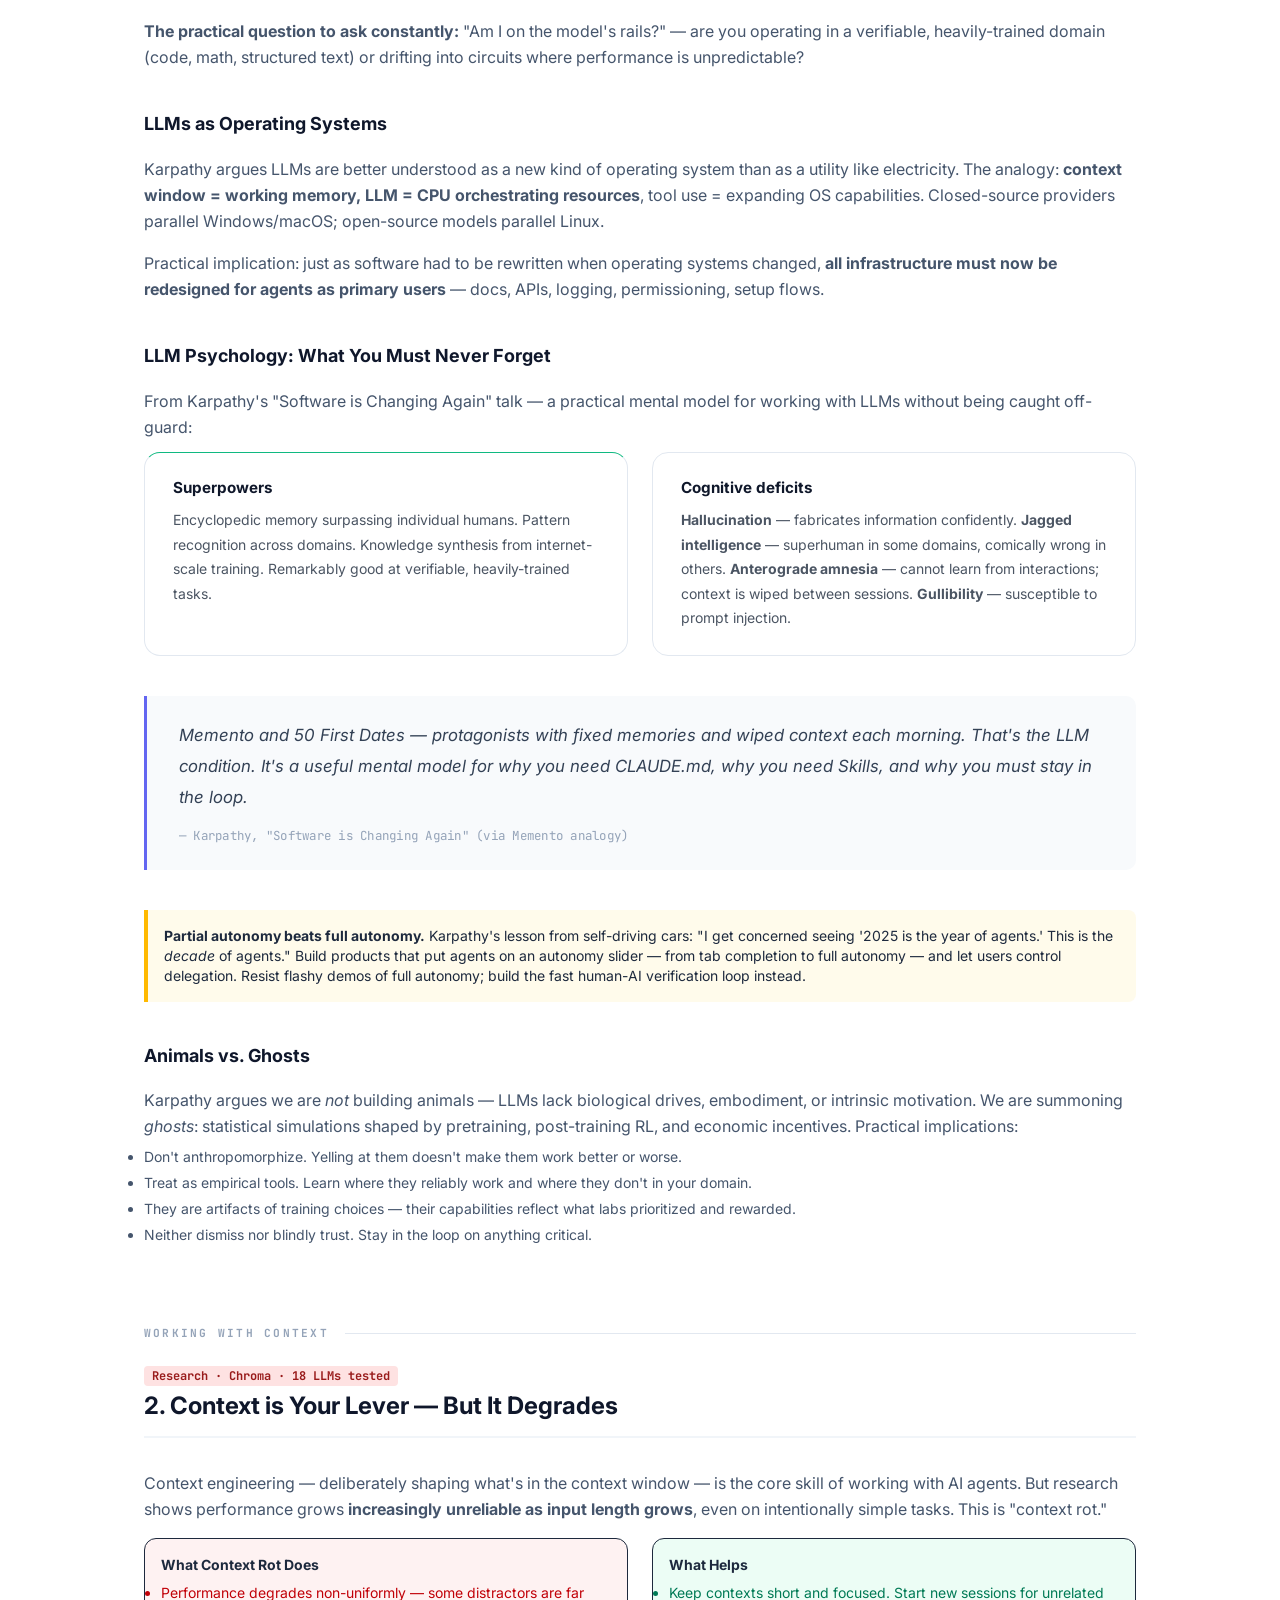
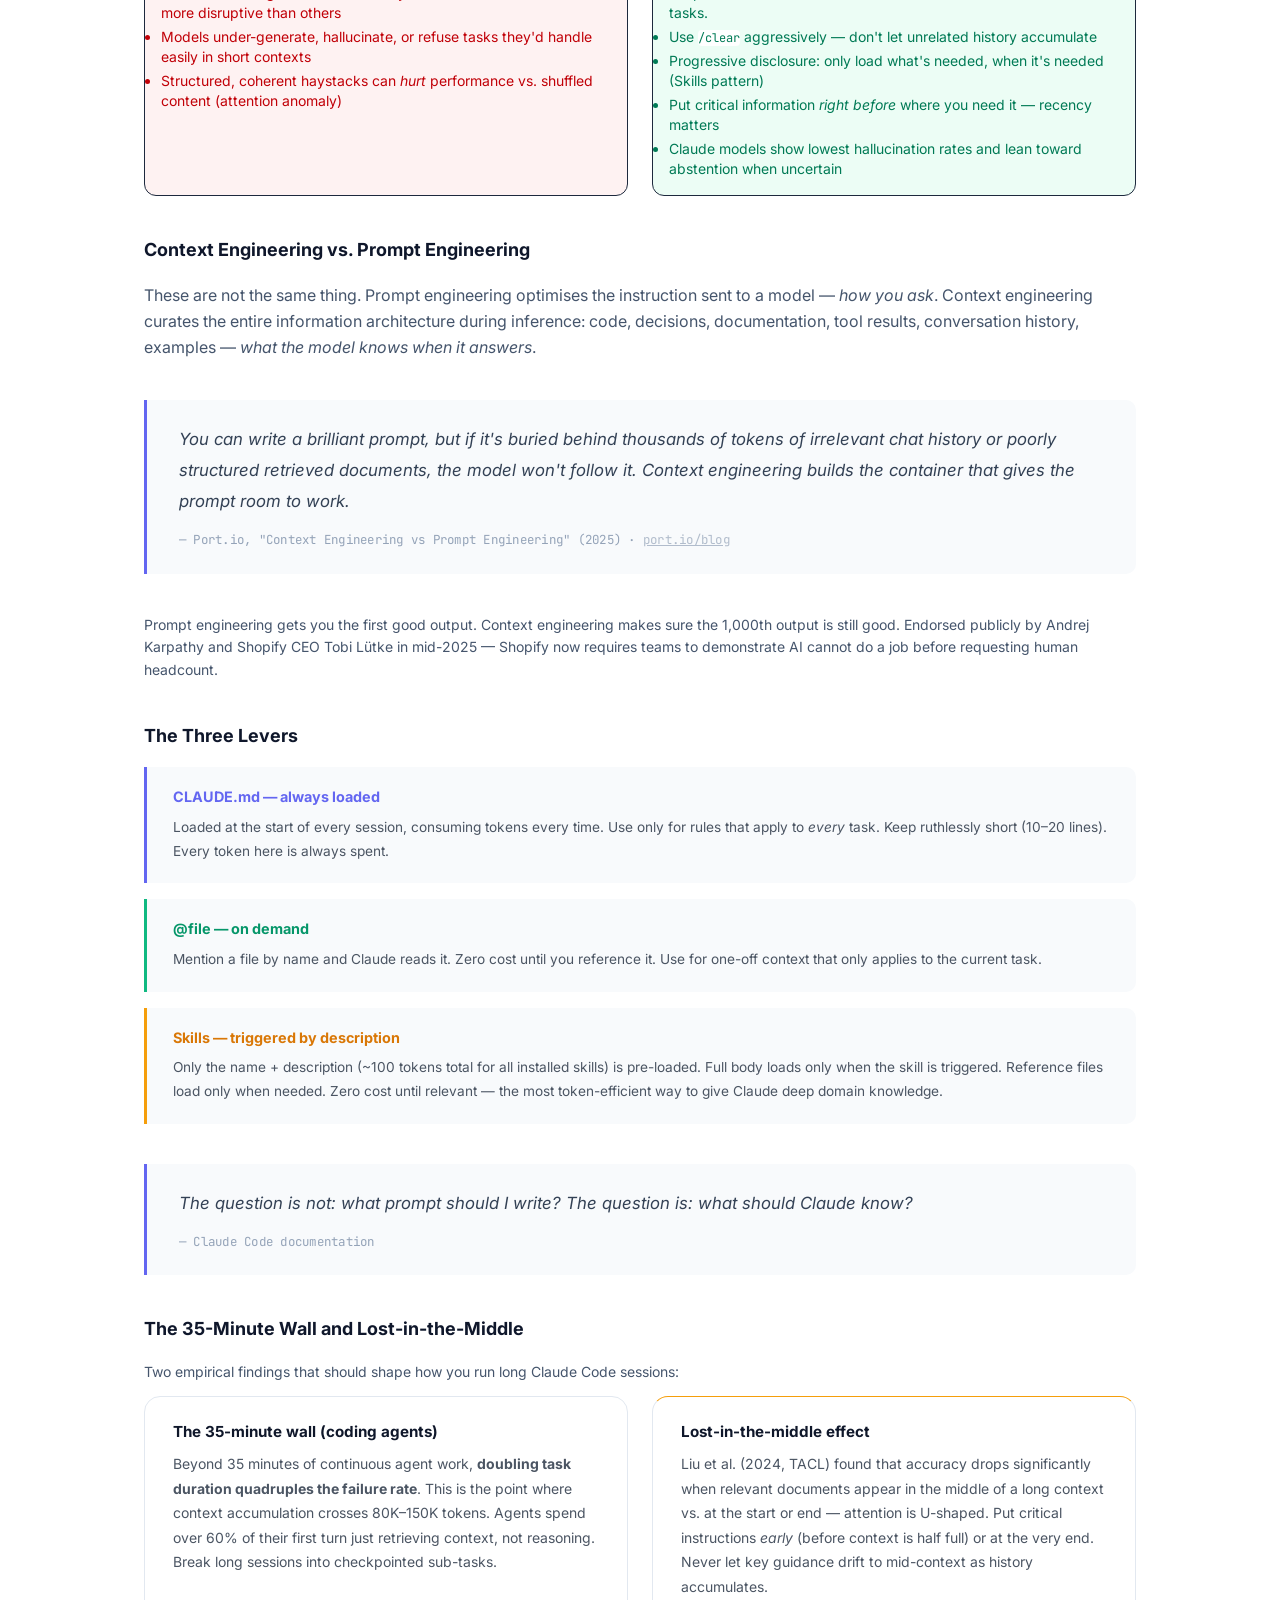
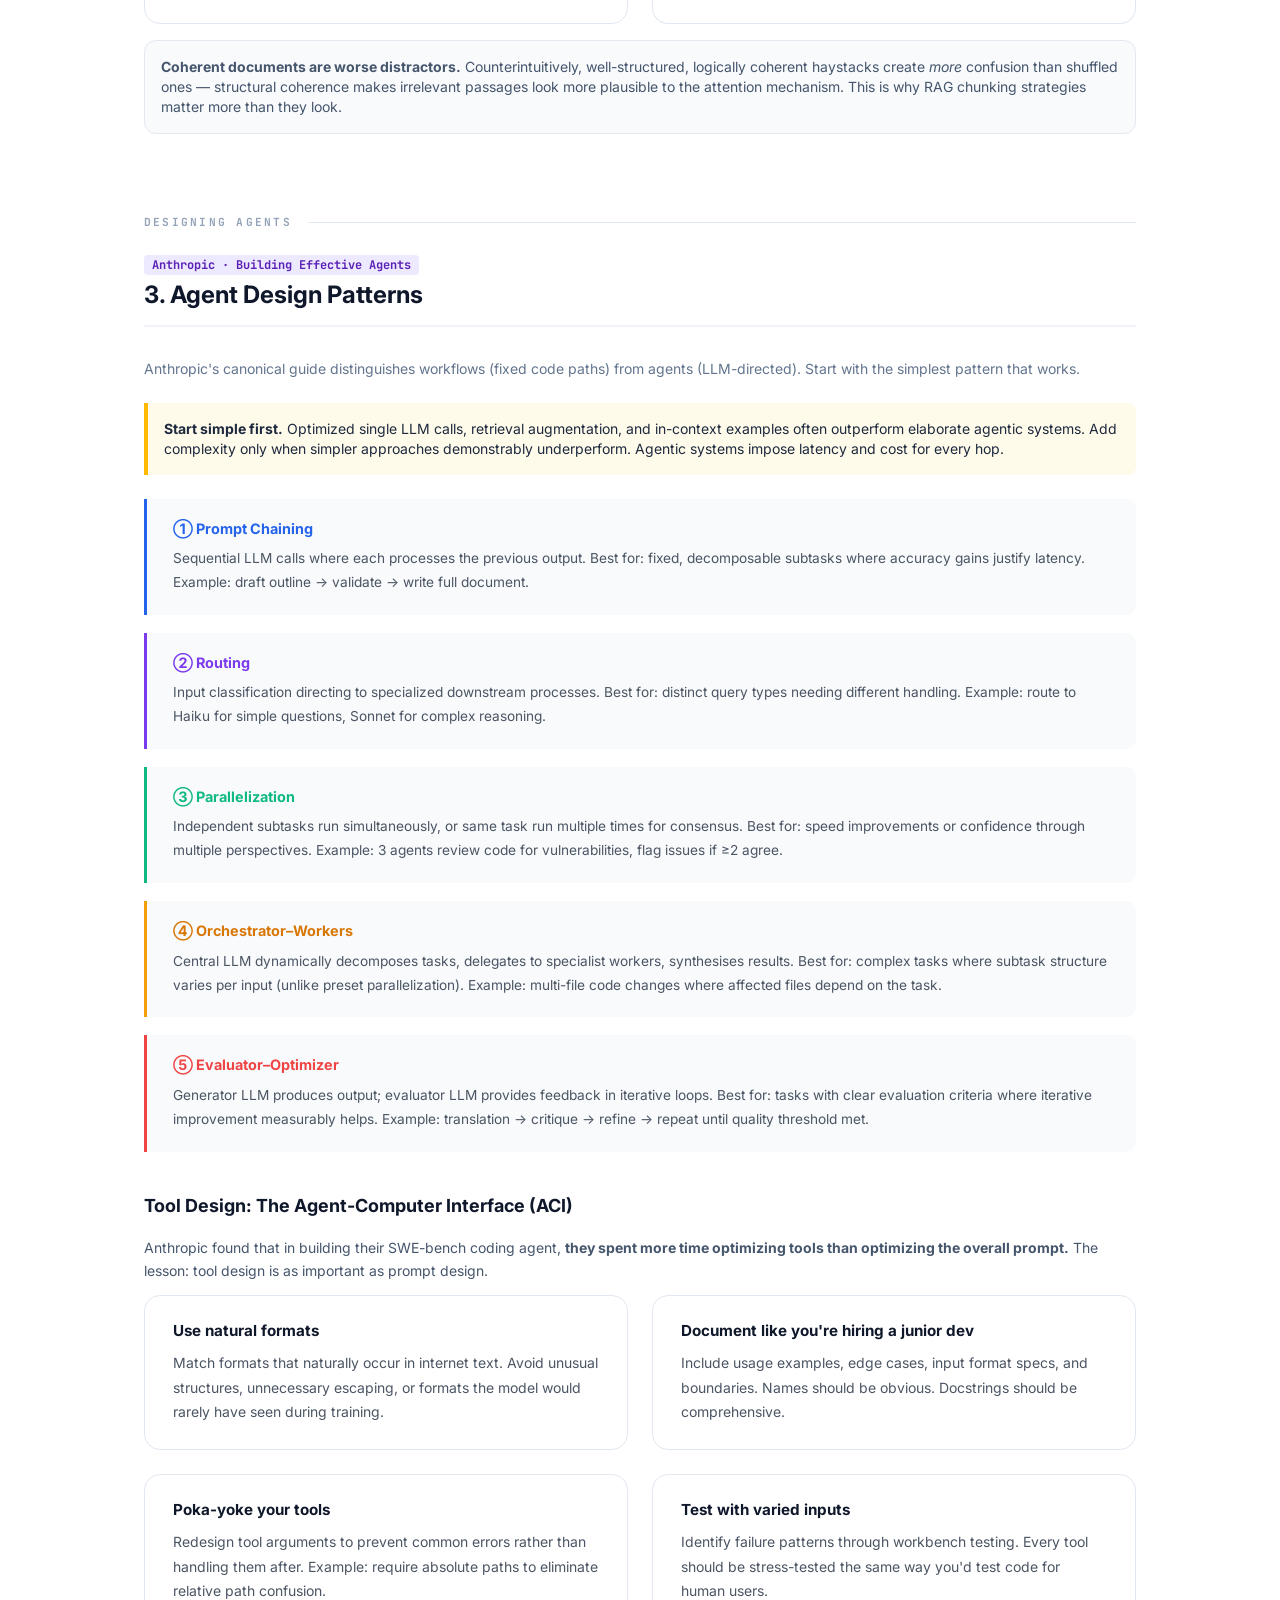
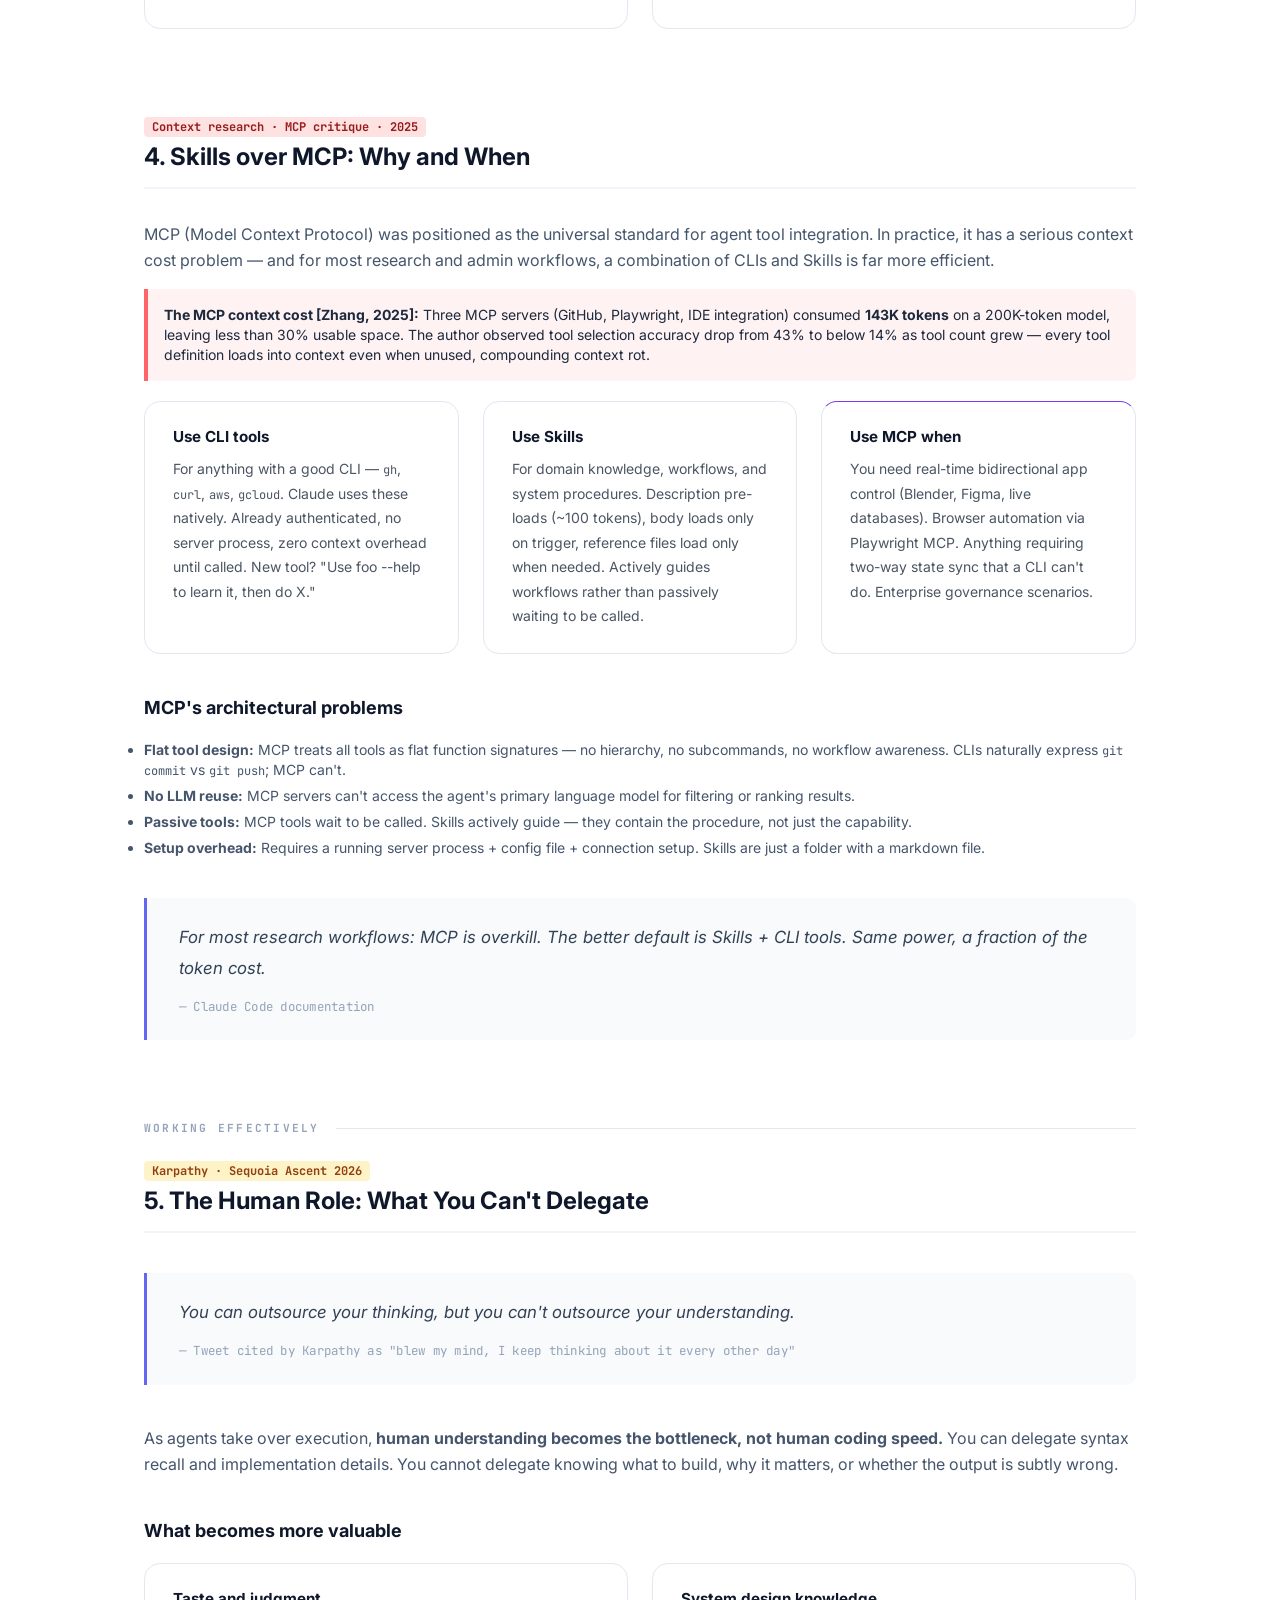
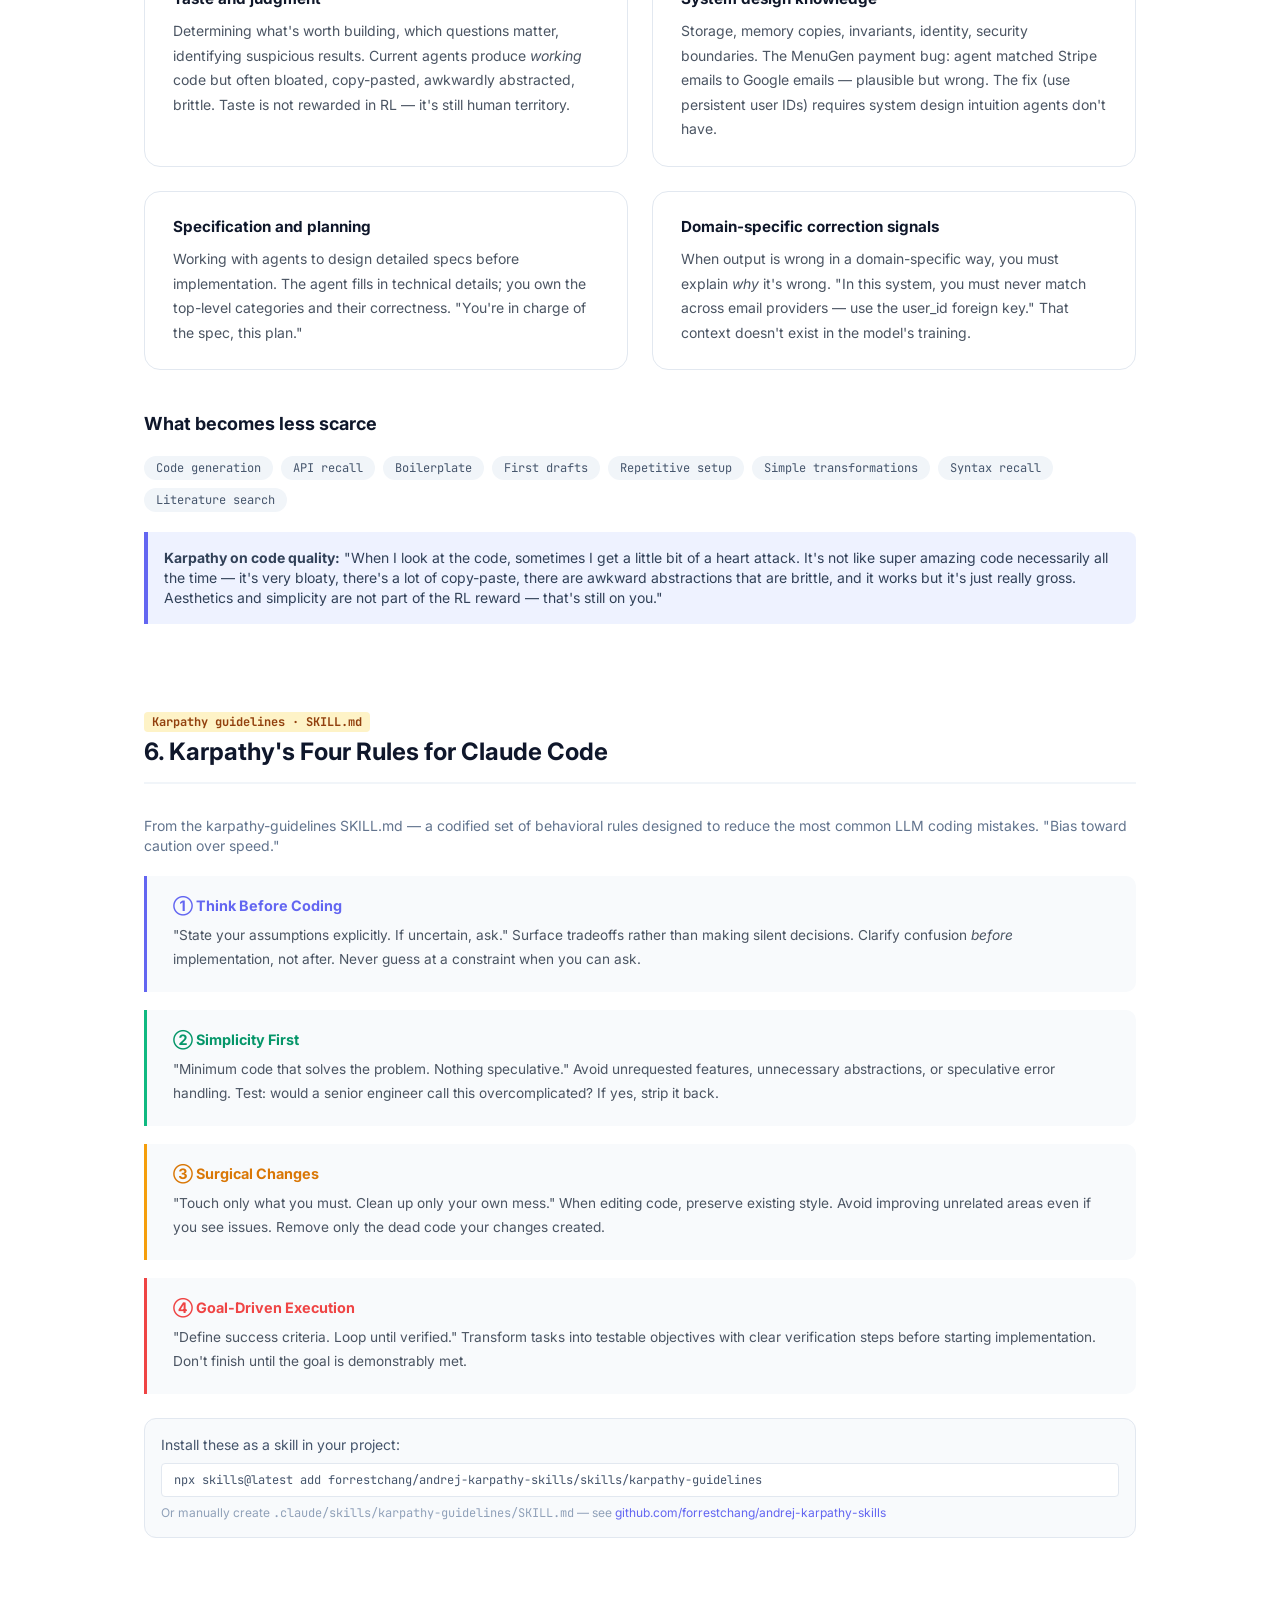
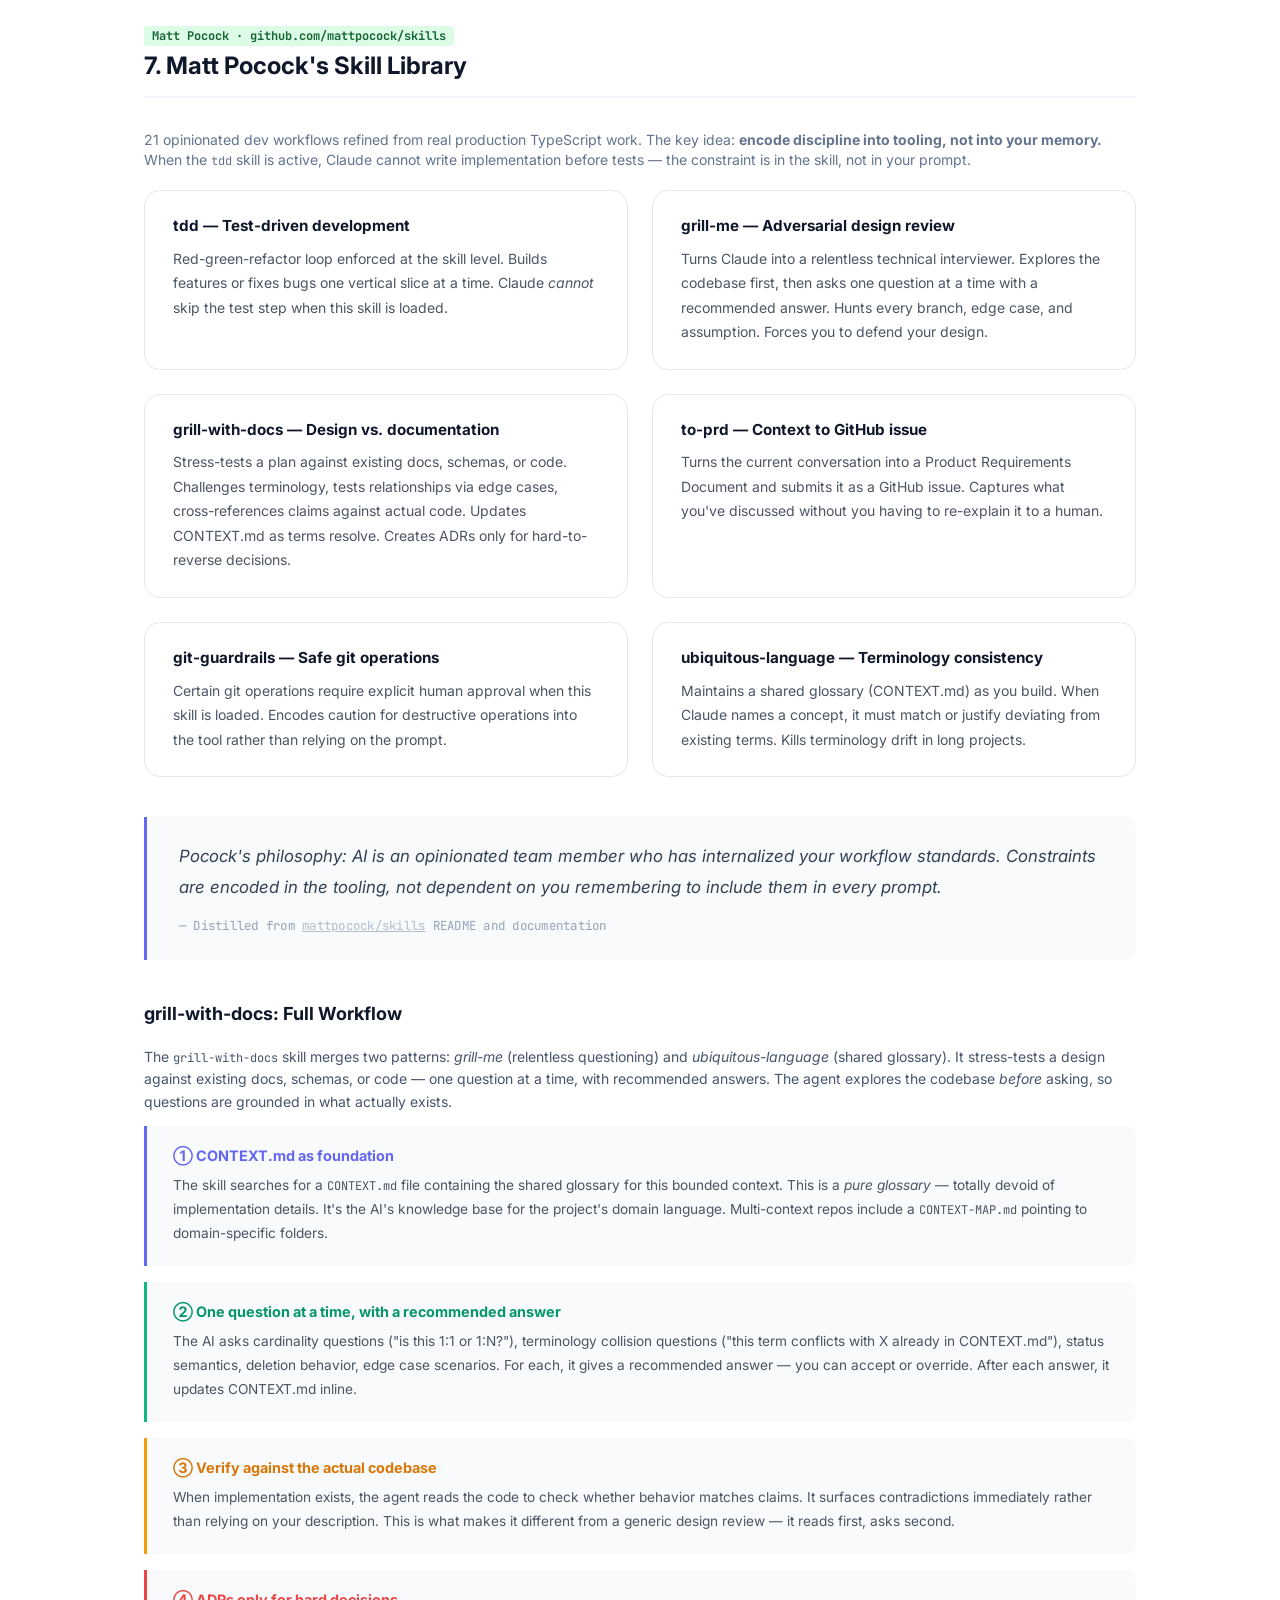
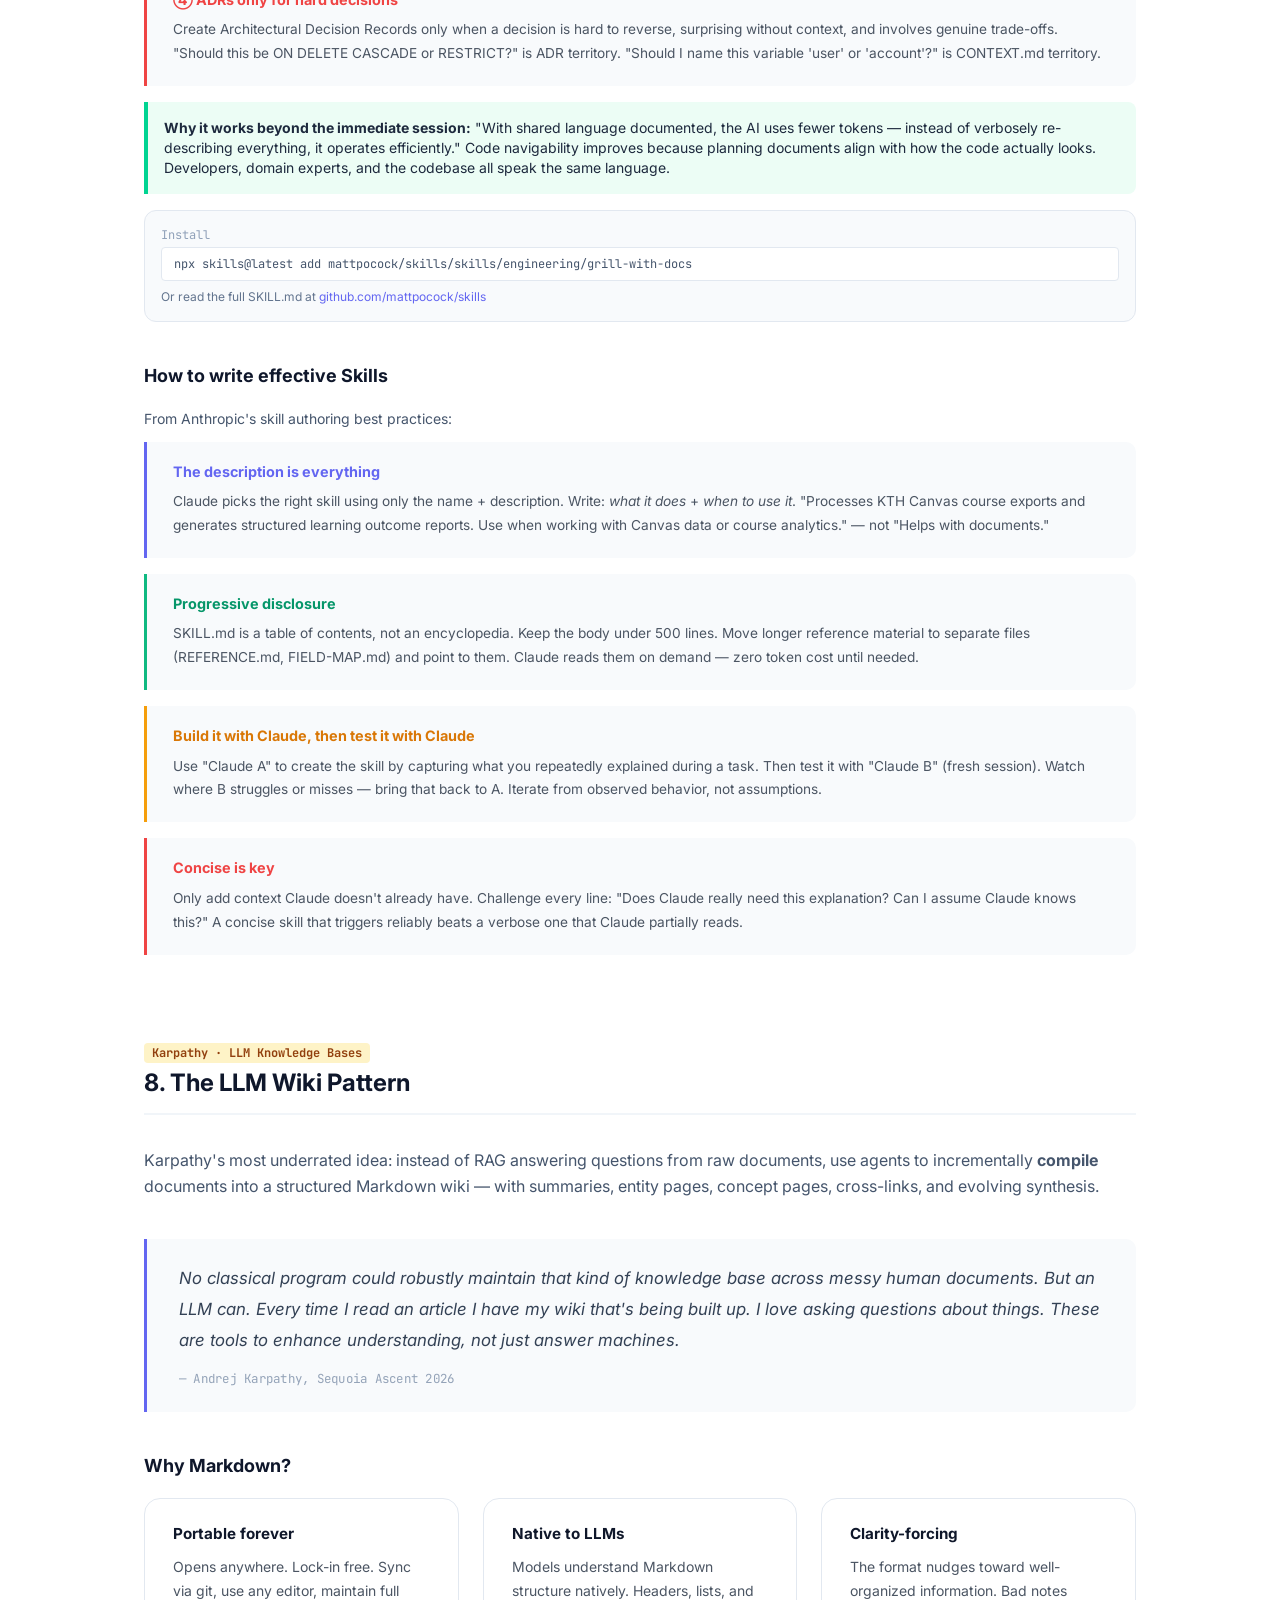
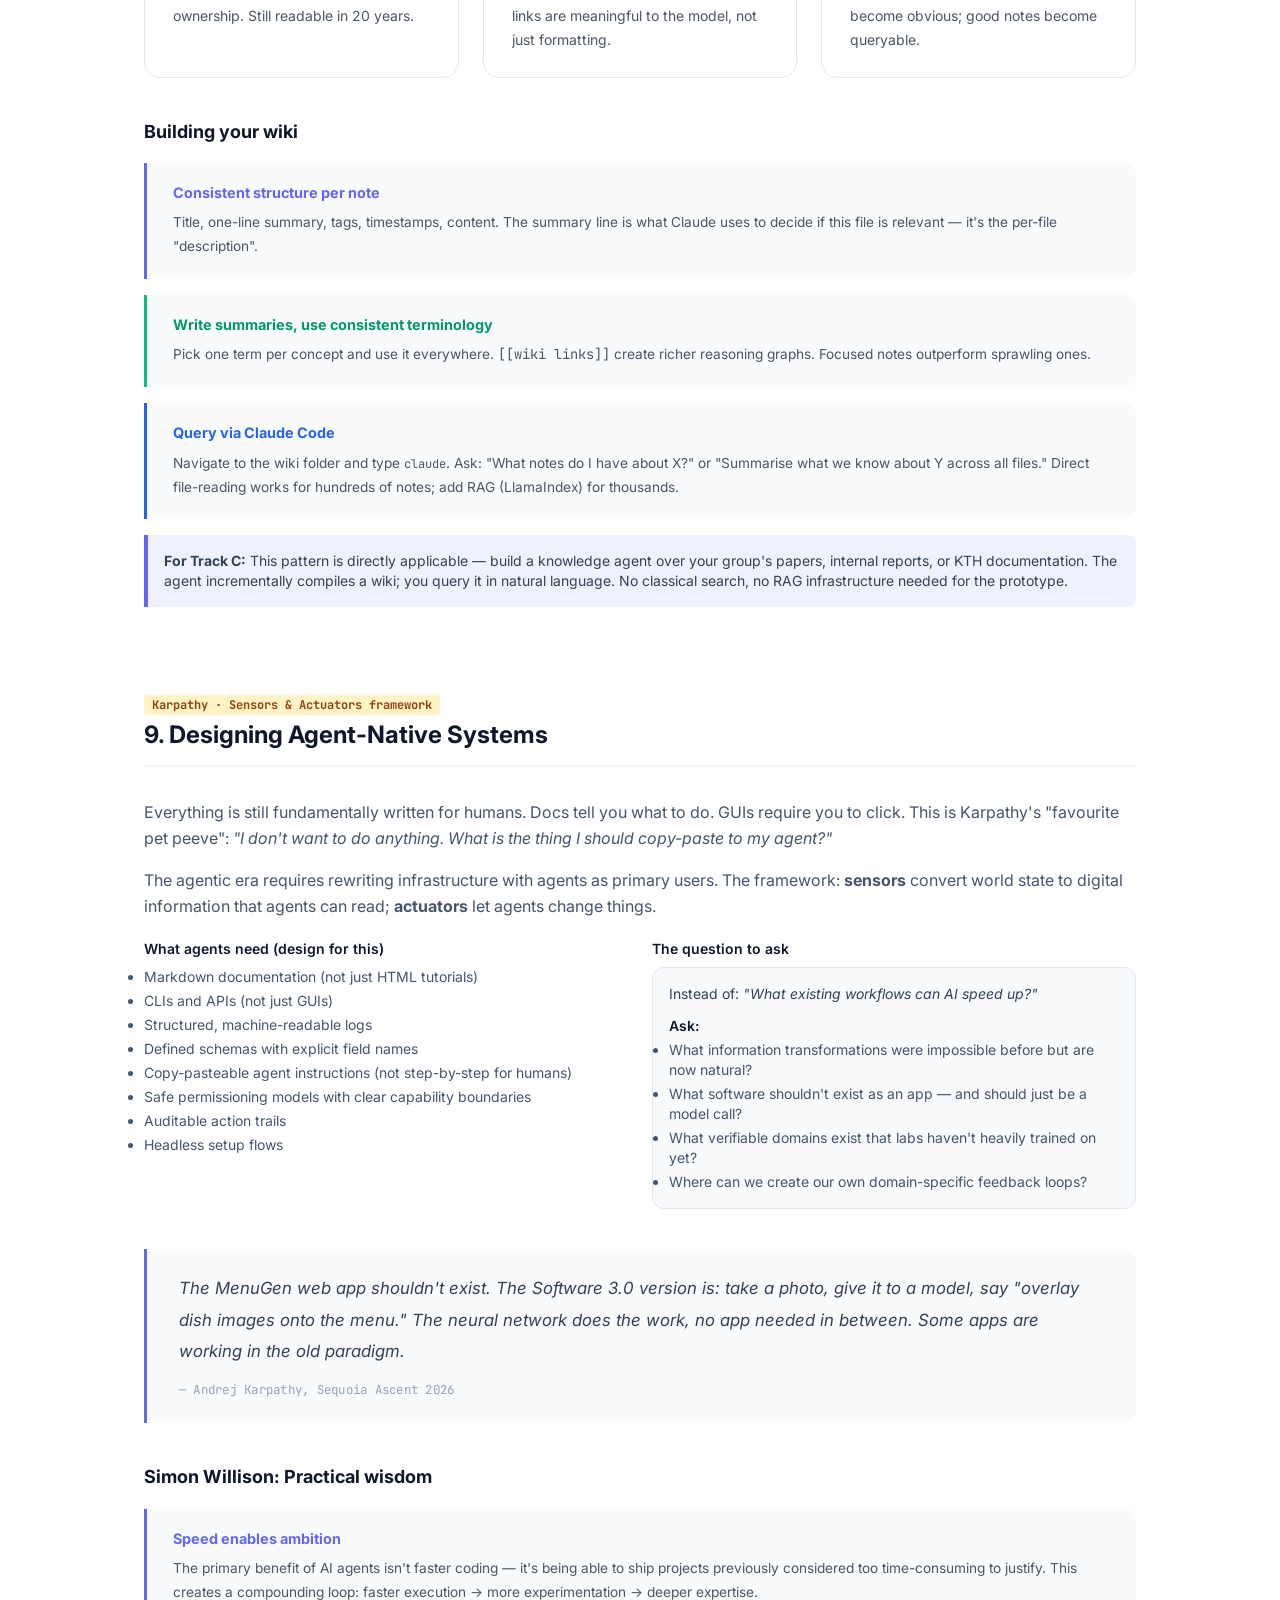
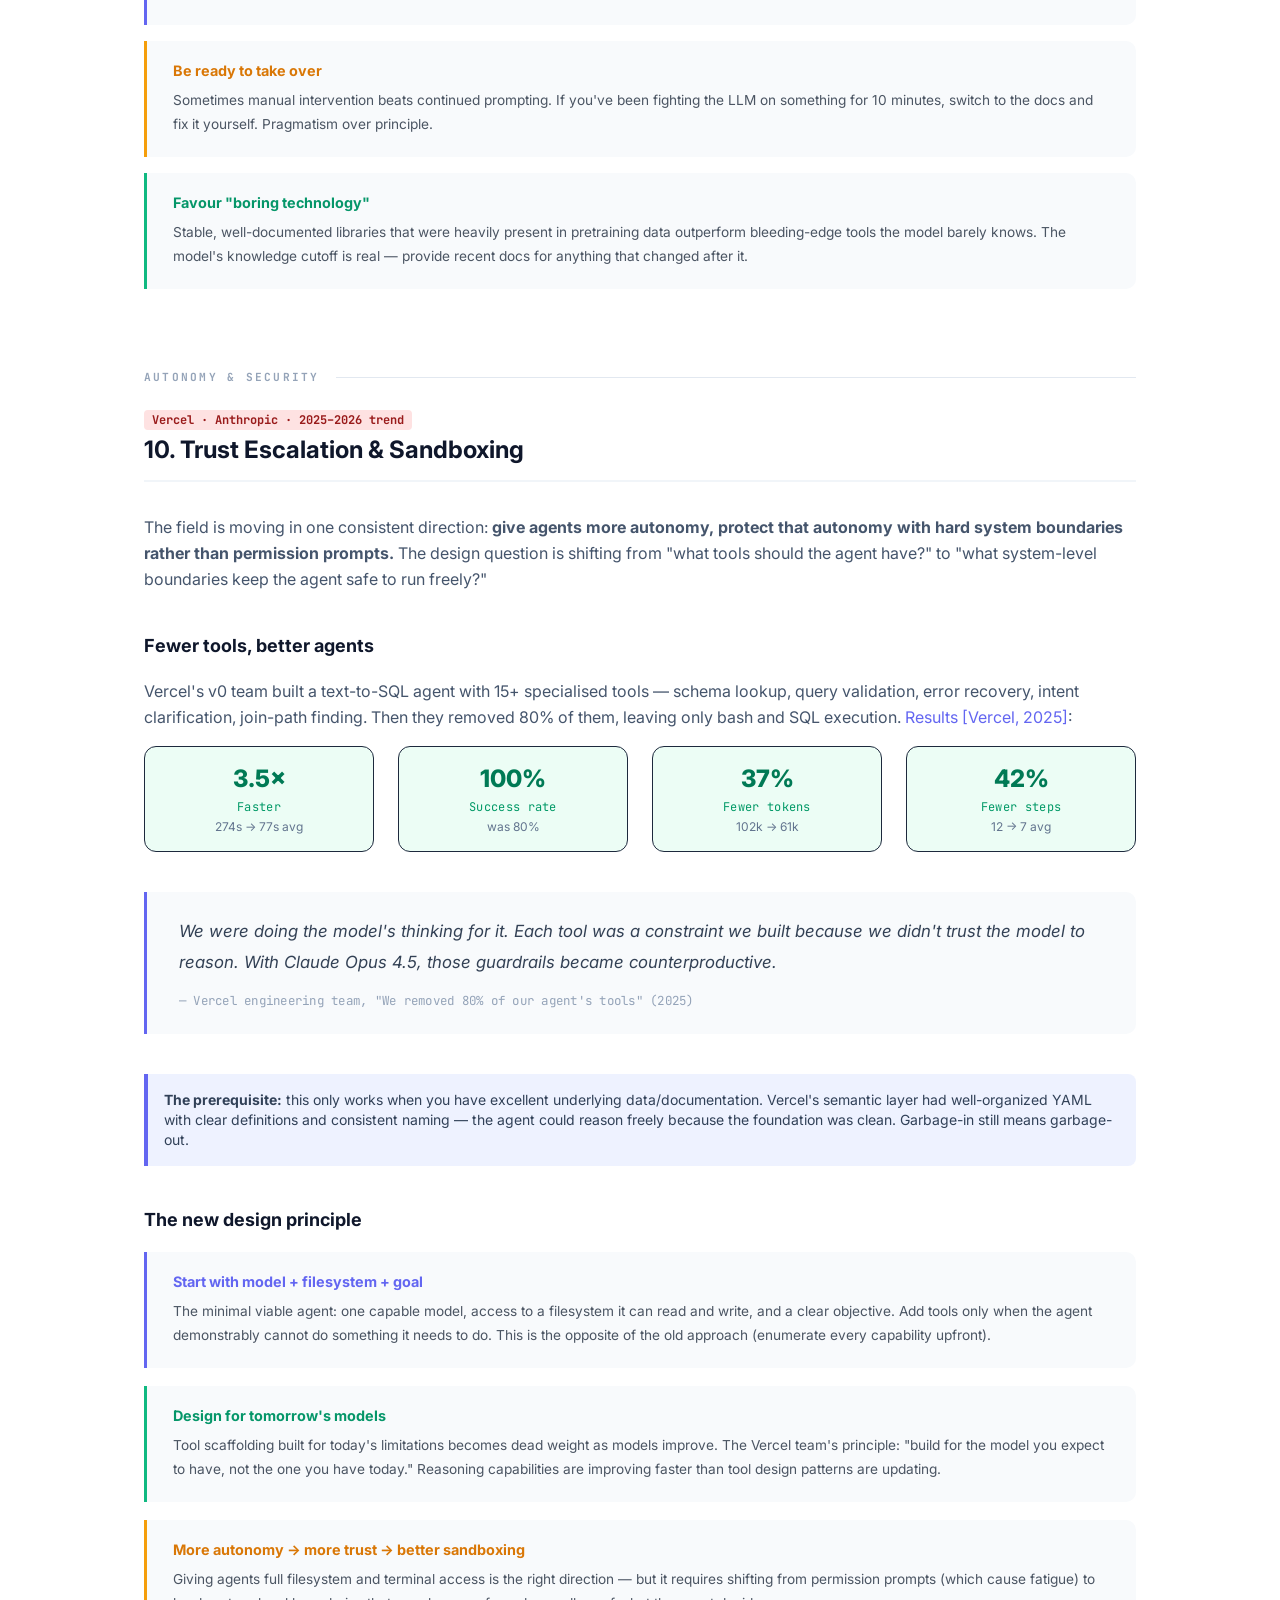
==== commit dac7e4ce: "Audit further-reading page: fix errors, citations, flow, disclaimer Factual fixes: - Section numberi" ====
--- a/docs/advanced.html
+++ b/docs/advanced.html
@@ -137,6 +137,29 @@
 }
 
 .mono { font-family: 'JetBrains Mono', monospace; }
+
+/* ── Section group dividers ─────────────────────── */
+.section-group {
+  margin-top: 4rem;
+  margin-bottom: 1rem;
+  display: flex;
+  align-items: center;
+  gap: 1rem;
+}
+.section-group-label {
+  font-family: 'JetBrains Mono', monospace;
+  font-size: 0.7rem;
+  font-weight: 700;
+  letter-spacing: 0.2em;
+  text-transform: uppercase;
+  color: #94a3b8;
+  white-space: nowrap;
+}
+.section-group-line {
+  flex: 1;
+  height: 1px;
+  background: #e2e8f0;
+}
 </style>
 </head>
 <body class="font-sans text-slate-800 bg-white antialiased">
@@ -187,7 +210,8 @@
         <div class="text-amber-300 text-lg mt-0.5">⚠️</div>
         <div>
           <div class="font-semibold text-white text-sm mb-1">Personal curation — not a textbook</div>
-          <p class="text-slate-300 text-sm leading-relaxed">This page is Wei's highly opinionated selection of ideas he finds important right now. It draws heavily on Andrej Karpathy's thinking, plus pieces from Anthropic's engineering blog, Matt Pocock, Simon Willison, and others. It is not exhaustive, not balanced, and not officially endorsed by anyone. Many of these ideas are also contradictory or evolving. Use it as a starting point for your own exploration — follow the sources, disagree freely, and go deeper on what resonates with your own work.</p>
+          <p class="text-slate-300 text-sm leading-relaxed mb-2">This page is Wei's highly opinionated selection of ideas he finds important right now. It draws heavily on Andrej Karpathy's thinking, plus pieces from Anthropic's engineering blog, Matt Pocock, Simon Willison, and others. It is not exhaustive, not balanced, and not officially endorsed by anyone. Many of these ideas are also contradictory or evolving. Use it as a starting point for your own exploration — follow the sources, disagree freely, and go deeper on what resonates with your own work.</p>
+          <p class="text-amber-200 text-xs leading-relaxed font-mono">⚙ This page was compiled with the assistance of Claude Code. Summaries, statistics, and quotes are paraphrased from the original sources and may contain inaccuracies or omissions. Always verify important claims against the primary sources linked in the References section.</p>
         </div>
       </div>
     </div>
@@ -214,8 +238,8 @@
         <a href="#trust-sandbox" class="toc-link">10. Trust &amp; Sandboxing</a>
         <a href="#security" class="toc-link">11. Security: Lethal Trifecta</a>
         <a href="#agentic-lessons" class="toc-link">12. Agentic Coding Lessons</a>
-        <a href="#html-output" class="toc-link">12. HTML as Output</a>
-        <a href="#anthropic-blog" class="toc-link">13. Anthropic Blog</a>
+        <a href="#html-output" class="toc-link">13. HTML as Output</a>
+        <a href="#anthropic-blog" class="toc-link">14. Anthropic Blog</a>
         <a href="#quotes" class="toc-link">Key Quotes</a>
         <a href="#sources" class="toc-link">Sources</a>
       </nav>
@@ -269,7 +293,7 @@
       <p class="text-slate-600 leading-relaxed mb-4">Karpathy argues LLMs are better understood as a new kind of operating system than as a utility like electricity. The analogy: <strong>context window = working memory, LLM = CPU orchestrating resources</strong>, tool use = expanding OS capabilities. Closed-source providers parallel Windows/macOS; open-source models parallel Linux.</p>
       <p class="text-slate-600 leading-relaxed mb-4">Practical implication: just as software had to be rewritten when operating systems changed, <strong>all infrastructure must now be redesigned for agents as primary users</strong> — docs, APIs, logging, permissioning, setup flows.</p>
 
-      <h3 class="text-lg font-bold text-slate-900 mb-2 mt-8">LLM Psychology: What You Must Never Forget</h3>
+      <h3 id="llm-psychology" class="text-lg font-bold text-slate-900 mb-2 mt-8">LLM Psychology: What You Must Never Forget</h3>
       <p class="text-slate-600 leading-relaxed mb-3">From Karpathy's "Software is Changing Again" talk — a practical mental model for working with LLMs without being caught off-guard:</p>
       <div class="grid md:grid-cols-2 gap-3 mb-5">
         <div class="insight-card border-t-4" style="border-top-color:#10b981">
@@ -302,6 +326,7 @@
     <!-- ─────────────────────────────────────
          2. CONTEXT ROT
     ───────────────────────────────────── -->
+    <div class="section-group"><span class="section-group-label">Working with context</span><div class="section-group-line"></div></div>
     <section id="context-rot" class="section-anchor mb-14">
       <div class="flex items-center gap-2 mb-1">
         <span class="text-xs font-mono font-bold px-2 py-0.5 rounded tag-research">Research · Chroma · 18 LLMs tested</span>
@@ -315,7 +340,6 @@
           <h4 class="font-bold text-red-800 mb-2 text-sm">What Context Rot Does</h4>
           <ul class="text-red-700 text-sm space-y-1 list-disc pl-4">
             <li>Performance degrades non-uniformly — some distractors are far more disruptive than others</li>
-            <li>Tool selection accuracy drops from 43% to below 14% as tool count increases</li>
             <li>Models under-generate, hallucinate, or refuse tasks they'd handle easily in short contexts</li>
             <li>Structured, coherent haystacks can <em>hurt</em> performance vs. shuffled content (attention anomaly)</li>
           </ul>
@@ -336,7 +360,7 @@
       <p class="text-slate-600 leading-relaxed mb-3">These are not the same thing. Prompt engineering optimises the instruction sent to a model — <em>how you ask</em>. Context engineering curates the entire information architecture during inference: code, decisions, documentation, tool results, conversation history, examples — <em>what the model knows when it answers</em>.</p>
       <div class="quote">
         <p>You can write a brilliant prompt, but if it's buried behind thousands of tokens of irrelevant chat history or poorly structured retrieved documents, the model won't follow it. Context engineering builds the container that gives the prompt room to work.</p>
-        <cite>— Port.io analysis of the context engineering paradigm shift</cite>
+        <cite>— Port.io, "Context Engineering vs Prompt Engineering" (2025) · <a href="https://www.port.io/blog/context-engineering-vs-prompt-engineering" target="_blank" style="color:inherit;text-decoration:underline;opacity:0.7">port.io/blog</a></cite>
       </div>
       <p class="text-slate-600 text-sm leading-relaxed mb-5">Prompt engineering gets you the first good output. Context engineering makes sure the 1,000th output is still good. Endorsed publicly by Andrej Karpathy and Shopify CEO Tobi Lütke in mid-2025 — Shopify now requires teams to demonstrate AI cannot do a job before requesting human headcount.</p>
 
@@ -369,8 +393,8 @@
           <p>Beyond 35 minutes of continuous agent work, <strong>doubling task duration quadruples the failure rate</strong>. This is the point where context accumulation crosses 80K–150K tokens. Agents spend over 60% of their first turn just retrieving context, not reasoning. Break long sessions into checkpointed sub-tasks.</p>
         </div>
         <div class="insight-card border-t-4" style="border-top-color:#f59e0b">
-          <h4>Lost-in-the-middle (30% accuracy drop)</h4>
-          <p>Relevant documents placed in positions 5–15 of a list cause <strong>more than 30% accuracy loss</strong> vs. position 1 or last. Attention is U-shaped. Put critical instructions <em>early</em> (before 50% of context is full) or at the very end. Never let them drift to mid-context.</p>
+          <h4>Lost-in-the-middle effect</h4>
+          <p>Liu et al. (2024, TACL) found that accuracy drops significantly when relevant documents appear in the middle of a long context vs. at the start or end — attention is U-shaped. Put critical instructions <em>early</em> (before context is half full) or at the very end. Never let key guidance drift to mid-context as history accumulates.</p>
         </div>
       </div>
       <div class="bg-slate-50 border border-slate-200 rounded-xl p-4 text-sm text-slate-600">
@@ -381,6 +405,7 @@
     <!-- ─────────────────────────────────────
          3. AGENT PATTERNS
     ───────────────────────────────────── -->
+    <div class="section-group"><span class="section-group-label">Designing agents</span><div class="section-group-line"></div></div>
     <section id="agent-patterns" class="section-anchor mb-14">
       <div class="flex items-center gap-2 mb-1">
         <span class="text-xs font-mono font-bold px-2 py-0.5 rounded tag-anthropic">Anthropic · Building Effective Agents</span>
@@ -449,7 +474,7 @@
       <p class="text-slate-600 leading-relaxed mb-4">MCP (Model Context Protocol) was positioned as the universal standard for agent tool integration. In practice, it has a serious context cost problem — and for most research and admin workflows, a combination of CLIs and Skills is far more efficient.</p>
 
       <div class="bg-red-50 border-l-4 border-red-400 rounded-r-lg p-4 mb-5 text-sm text-red-900">
-        <strong>The MCP context cost:</strong> Three MCP servers (GitHub, Playwright, IDE integration) consumed <strong>143K tokens</strong> on a 200K-token model, leaving less than 30% usable space. Tool selection accuracy drops from 43% to below 14% as the number of tools increases. Every tool definition loads into context even if unused.
+        <strong>The MCP context cost <a href="https://dev.to/chen_zhang_bac430bc7f6b95/mcp-is-being-abandoned-how-fast-can-a-standard-die-2f7c" target="_blank" class="underline">[Zhang, 2025]</a>:</strong> Three MCP servers (GitHub, Playwright, IDE integration) consumed <strong>143K tokens</strong> on a 200K-token model, leaving less than 30% usable space. The author observed tool selection accuracy drop from 43% to below 14% as tool count grew — every tool definition loads into context even when unused, compounding context rot.
       </div>
 
       <div class="grid md:grid-cols-3 gap-4 mb-6">
@@ -484,6 +509,7 @@
     <!-- ─────────────────────────────────────
          5. THE HUMAN ROLE
     ───────────────────────────────────── -->
+    <div class="section-group"><span class="section-group-label">Working effectively</span><div class="section-group-line"></div></div>
     <section id="human-role" class="section-anchor mb-14">
       <div class="flex items-center gap-2 mb-1">
         <span class="text-xs font-mono font-bold px-2 py-0.5 rounded tag-karpathy">Karpathy · Sequoia Ascent 2026</span>
@@ -565,8 +591,8 @@
 
       <div class="bg-slate-50 border border-slate-200 rounded-xl p-4 text-sm">
         <p class="text-slate-600 mb-2">Install these as a skill in your project:</p>
-        <div class="font-mono text-xs bg-white border border-slate-200 px-3 py-2 rounded text-slate-600">npx skills@latest add multica-ai/andrej-karpathy-skills/skills/karpathy-guidelines</div>
-        <p class="text-slate-400 text-xs mt-2">Or create <code>.claude/skills/karpathy-guidelines/SKILL.md</code> and paste the four rules.</p>
+        <div class="font-mono text-xs bg-white border border-slate-200 px-3 py-2 rounded text-slate-600">npx skills@latest add forrestchang/andrej-karpathy-skills/skills/karpathy-guidelines</div>
+        <p class="text-slate-400 text-xs mt-2">Or manually create <code>.claude/skills/karpathy-guidelines/SKILL.md</code> — see <a href="https://github.com/forrestchang/andrej-karpathy-skills" target="_blank" class="text-accent">github.com/forrestchang/andrej-karpathy-skills</a></p>
       </div>
     </section>
 
@@ -609,7 +635,7 @@
 
       <div class="quote">
         <p>Pocock's philosophy: AI is an opinionated team member who has internalized your workflow standards. Constraints are encoded in the tooling, not dependent on you remembering to include them in every prompt.</p>
-        <cite>— Analysis of mattpocock/skills (68k GitHub stars)</cite>
+        <cite>— Distilled from <a href="https://github.com/mattpocock/skills" target="_blank" style="color:inherit;text-decoration:underline;opacity:0.7">mattpocock/skills</a> README and documentation</cite>
       </div>
 
       <h3 class="text-lg font-bold text-slate-900 mb-3 mt-6">grill-with-docs: Full Workflow</h3>
@@ -783,6 +809,7 @@
     <!-- ─────────────────────────────────────
          10. TRUST ESCALATION & SANDBOXING
     ───────────────────────────────────── -->
+    <div class="section-group"><span class="section-group-label">Autonomy &amp; security</span><div class="section-group-line"></div></div>
     <section id="trust-sandbox" class="section-anchor mb-14">
       <div class="flex items-center gap-2 mb-1">
         <span class="text-xs font-mono font-bold px-2 py-0.5 rounded tag-research">Vercel · Anthropic · 2025–2026 trend</span>
@@ -893,7 +920,7 @@
       <div class="flex items-center gap-2 mb-1">
         <span class="text-xs font-mono font-bold px-2 py-0.5 rounded tag-research">Simon Willison · Agent Security</span>
       </div>
-      <h2 class="text-2xl font-bold text-slate-900 mb-4">10. The Lethal Trifecta: Agent Security</h2>
+      <h2 class="text-2xl font-bold text-slate-900 mb-4">11. The Lethal Trifecta: Agent Security</h2>
 
       <p class="text-slate-600 leading-relaxed mb-4">Simon Willison identified a critical security pattern: three capabilities, harmless individually, become a critical vulnerability when combined in one agent.</p>
 
@@ -963,6 +990,7 @@
     <!-- ─────────────────────────────────────
          11. AGENTIC CODING LESSONS
     ───────────────────────────────────── -->
+    <div class="section-group"><span class="section-group-label">Practical techniques</span><div class="section-group-line"></div></div>
     <section id="agentic-lessons" class="section-anchor mb-14">
       <div class="flex items-center gap-2 mb-1">
         <span class="text-xs font-mono font-bold px-2 py-0.5 rounded tag-research">dbreunig · Anthropic · Willison</span>
@@ -1046,7 +1074,7 @@
       <div class="flex items-center gap-2 mb-1">
         <span class="text-xs font-mono font-bold px-2 py-0.5 rounded tag-anthropic">Thariq Shihipar · Anthropic · ~8M views</span>
       </div>
-      <h2 class="text-2xl font-bold text-slate-900 mb-2">12. HTML as Output — The Unreasonable Effectiveness</h2>
+      <h2 class="text-2xl font-bold text-slate-900 mb-2">13. HTML as Output — The Unreasonable Effectiveness</h2>
       <p class="text-slate-500 text-sm mb-5">Thariq Shihipar (Claude Code team at Anthropic) wrote a widely-shared post arguing that HTML has replaced Markdown as the better default output format for AI agents. Simon Willison experimented with it and agreed. This is a simple, practical shift with outsized impact for demos and presentations.</p>
 
       <div class="bg-indigo-50 border-l-4 border-accent rounded-r-lg p-5 mb-5 text-slate-700">
@@ -1097,11 +1125,12 @@
     <!-- ─────────────────────────────────────
          13. ANTHROPIC ENGINEERING BLOG
     ───────────────────────────────────── -->
+    <div class="section-group"><span class="section-group-label">Further resources</span><div class="section-group-line"></div></div>
     <section id="anthropic-blog" class="section-anchor mb-14">
       <div class="flex items-center gap-2 mb-1">
         <span class="text-xs font-mono font-bold px-2 py-0.5 rounded tag-anthropic">Anthropic Engineering Blog · 2024–2026</span>
       </div>
-      <h2 class="text-2xl font-bold text-slate-900 mb-2">13. Anthropic Engineering Blog — Key Posts</h2>
+      <h2 class="text-2xl font-bold text-slate-900 mb-2">14. Anthropic Engineering Blog — Key Posts</h2>
       <p class="text-slate-500 text-sm mb-5">Wei's selection of the most practically useful posts from <a href="https://www.anthropic.com/engineering" target="_blank" class="text-accent">anthropic.com/engineering</a>. Each entry links to the original. Read them in order if you can — they build on each other.</p>
 
       <h3 class="text-lg font-bold text-slate-900 mb-3">Foundations</h3>
@@ -1281,6 +1310,7 @@
         <div class="ref-entry"><span class="ref-num">[30]</span><span>Vercel Engineering. (2025). We removed 80% of our agent's tools. <em>Vercel Blog</em>. <a href="https://vercel.com/blog/we-removed-80-percent-of-our-agents-tools" target="_blank" class="text-accent hover:underline">vercel.com/blog</a></span></div>
         <div class="ref-entry"><span class="ref-num">[31]</span><span>Anthropic. (2025, Oct). Beyond permission prompts: making Claude Code more secure and autonomous. <em>Anthropic Engineering Blog</em>. <a href="https://www.anthropic.com/engineering/claude-code-sandboxing" target="_blank" class="text-accent hover:underline">anthropic.com/engineering/claude-code-sandboxing</a></span></div>
         <div class="ref-entry"><span class="ref-num">[32]</span><span>Northflank Engineering. (2026). How to sandbox AI agents in 2026: Firecracker, gVisor and isolation strategies. <a href="https://northflank.com/blog/how-to-sandbox-ai-agents" target="_blank" class="text-accent hover:underline">northflank.com/blog</a></span></div>
+        <div class="ref-entry"><span class="ref-num">[33]</span><span>Port.io. (2025). Context engineering vs prompt engineering. <a href="https://www.port.io/blog/context-engineering-vs-prompt-engineering" target="_blank" class="text-accent hover:underline">port.io/blog</a></span></div>
       </div>
 
       <h3 class="text-base font-bold text-slate-700 uppercase tracking-wide mb-3" style="margin-top:2rem!important">Additional resources</h3>
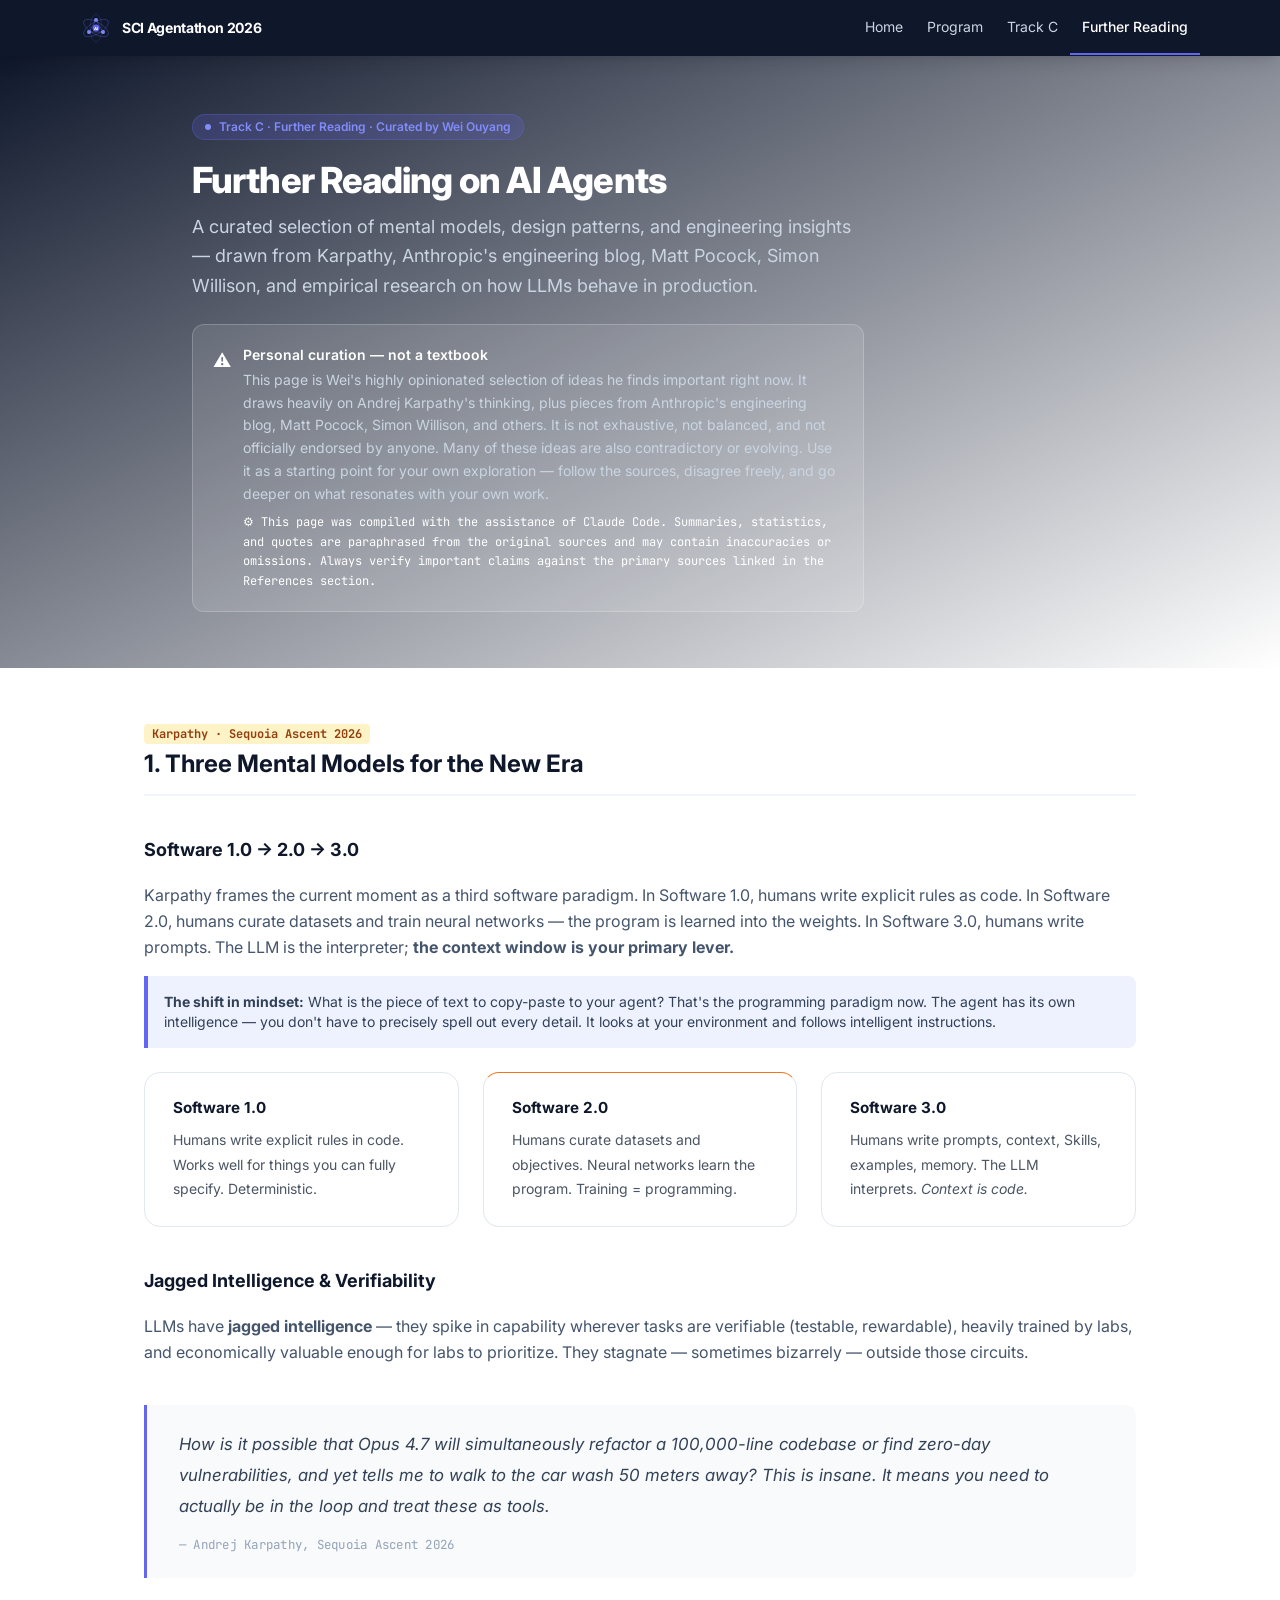
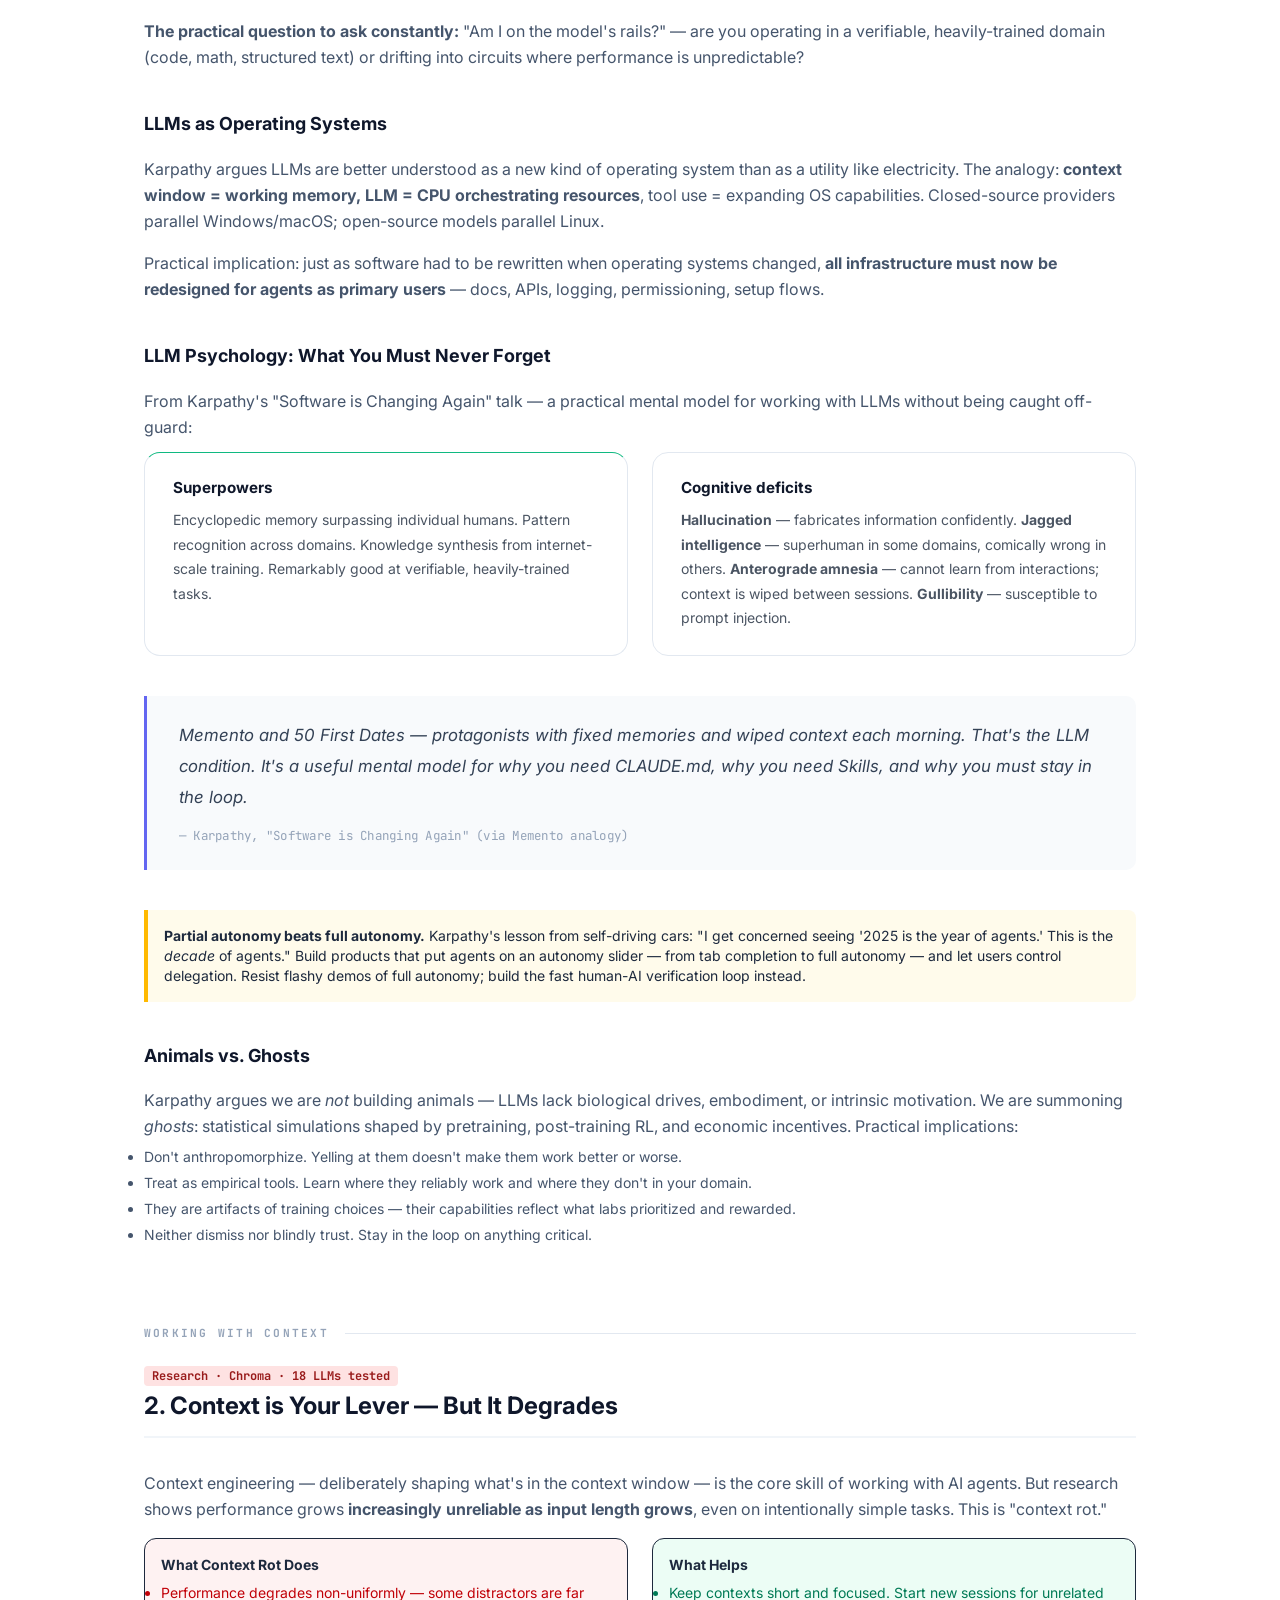
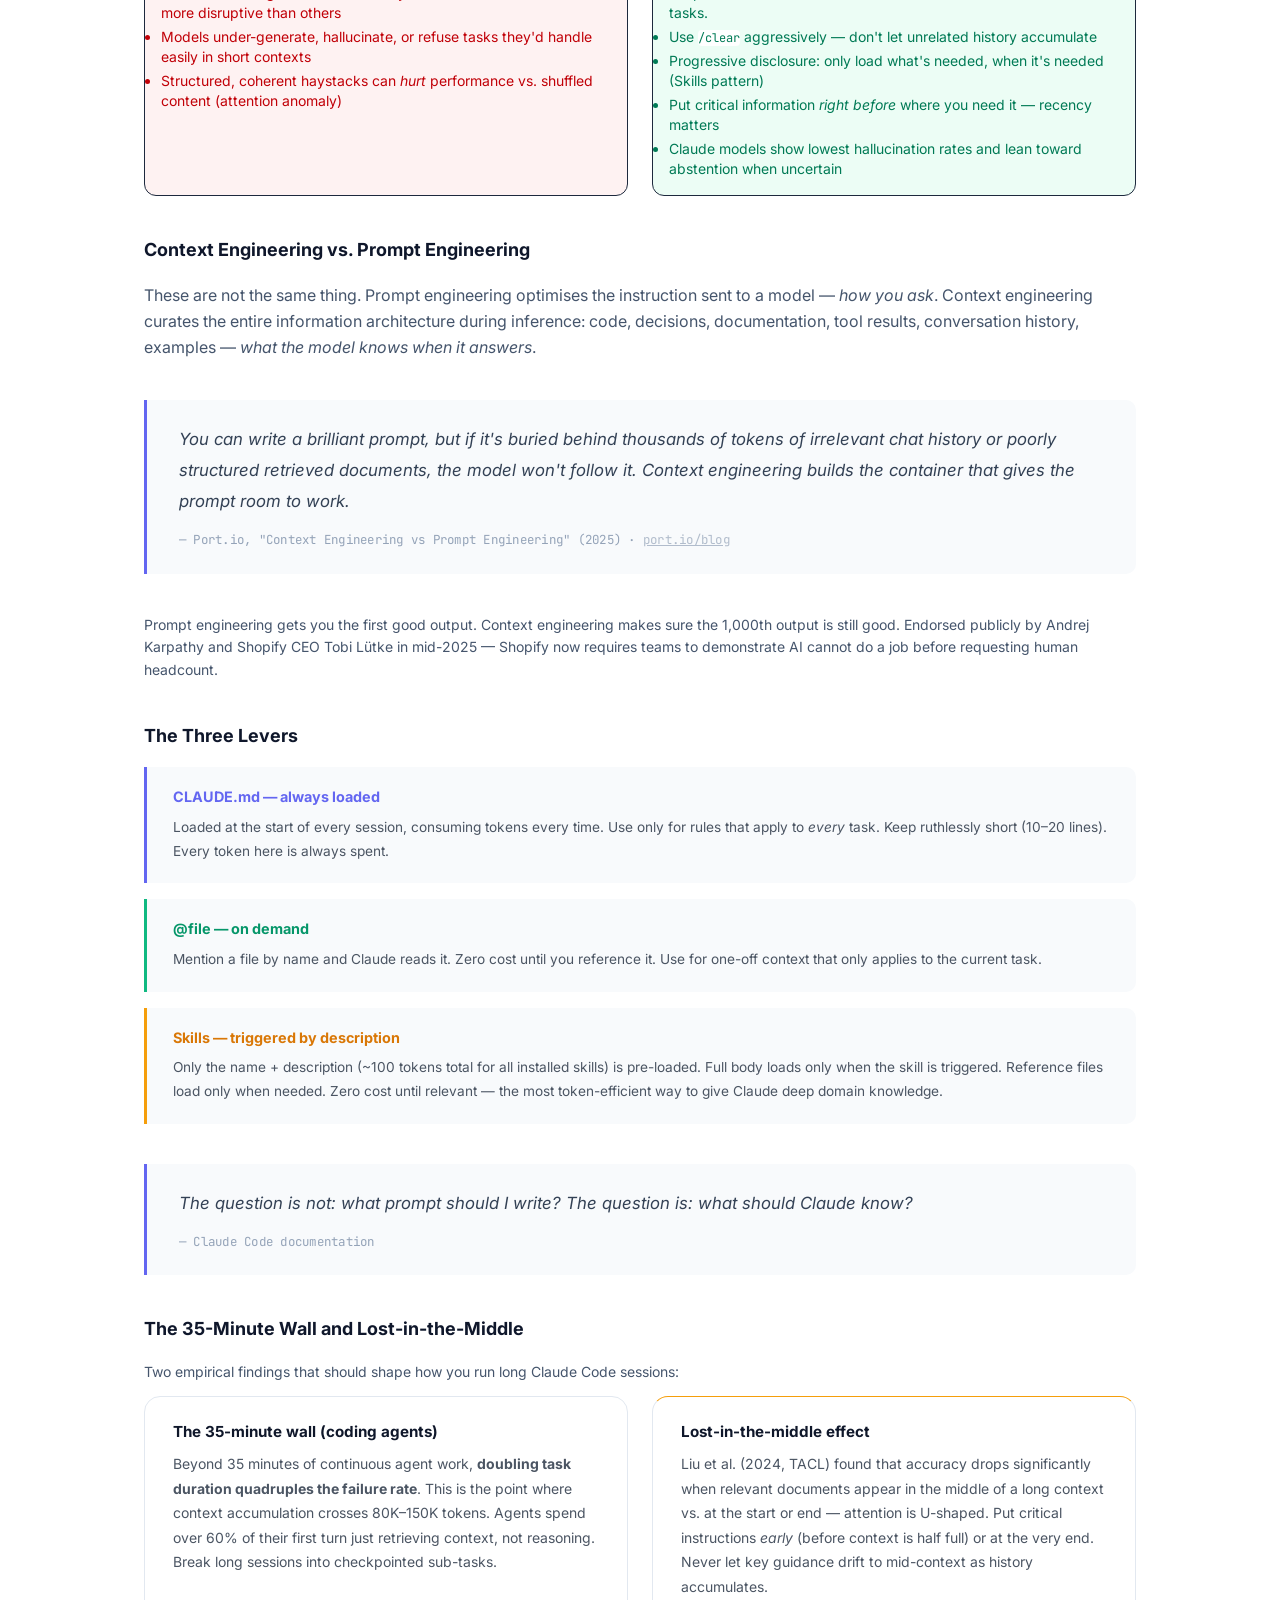
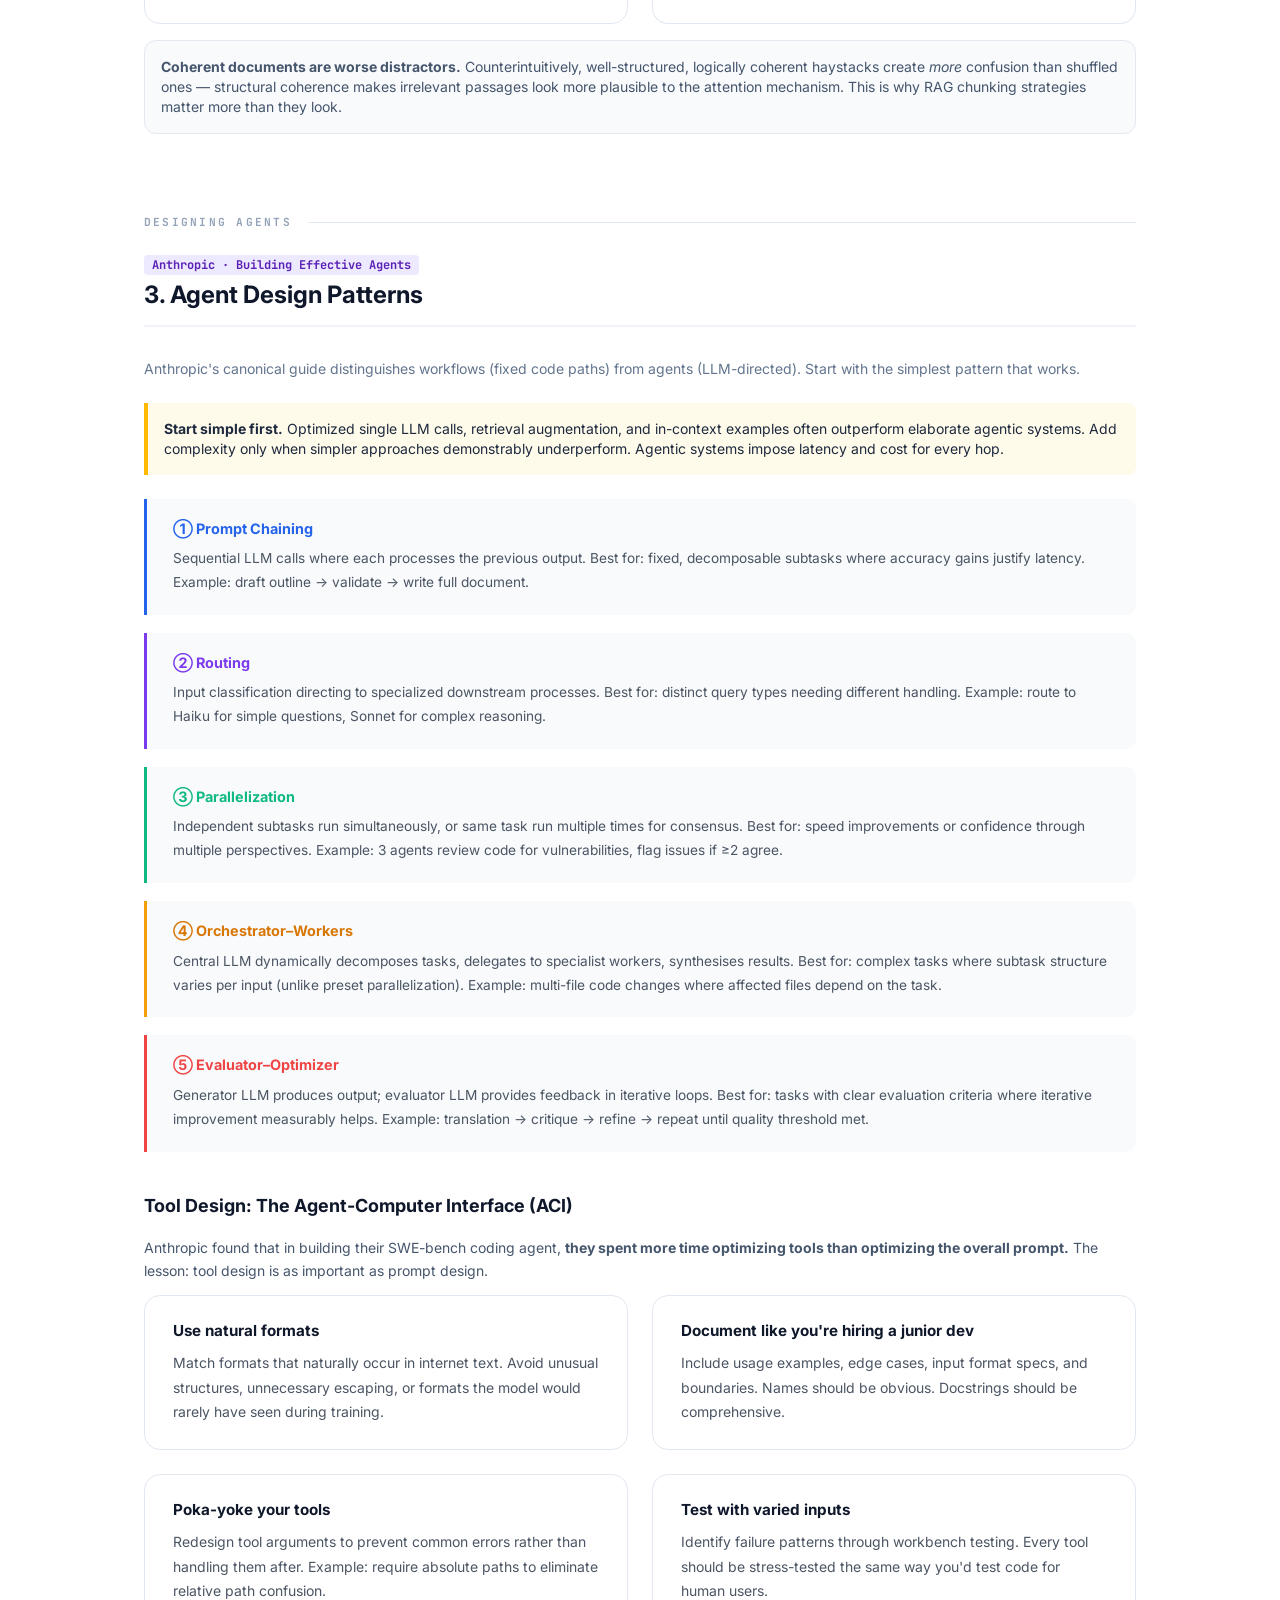
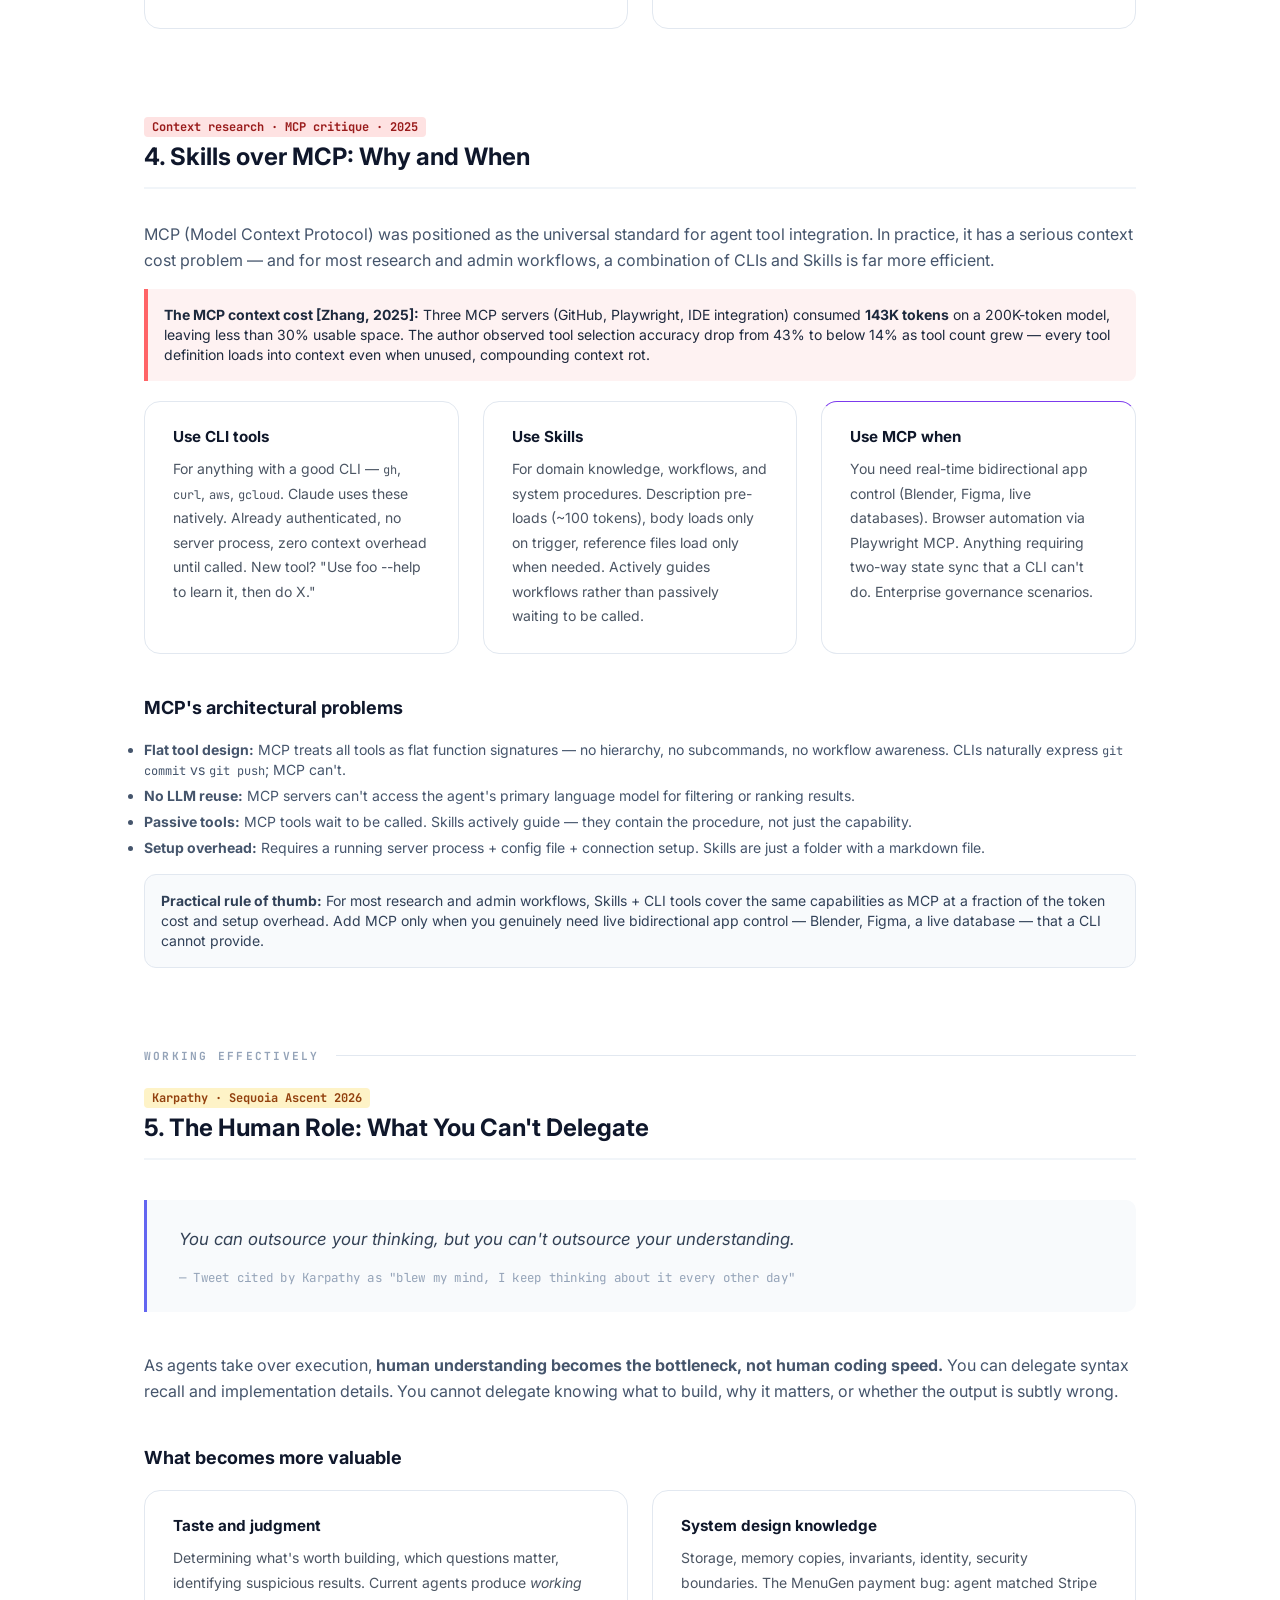
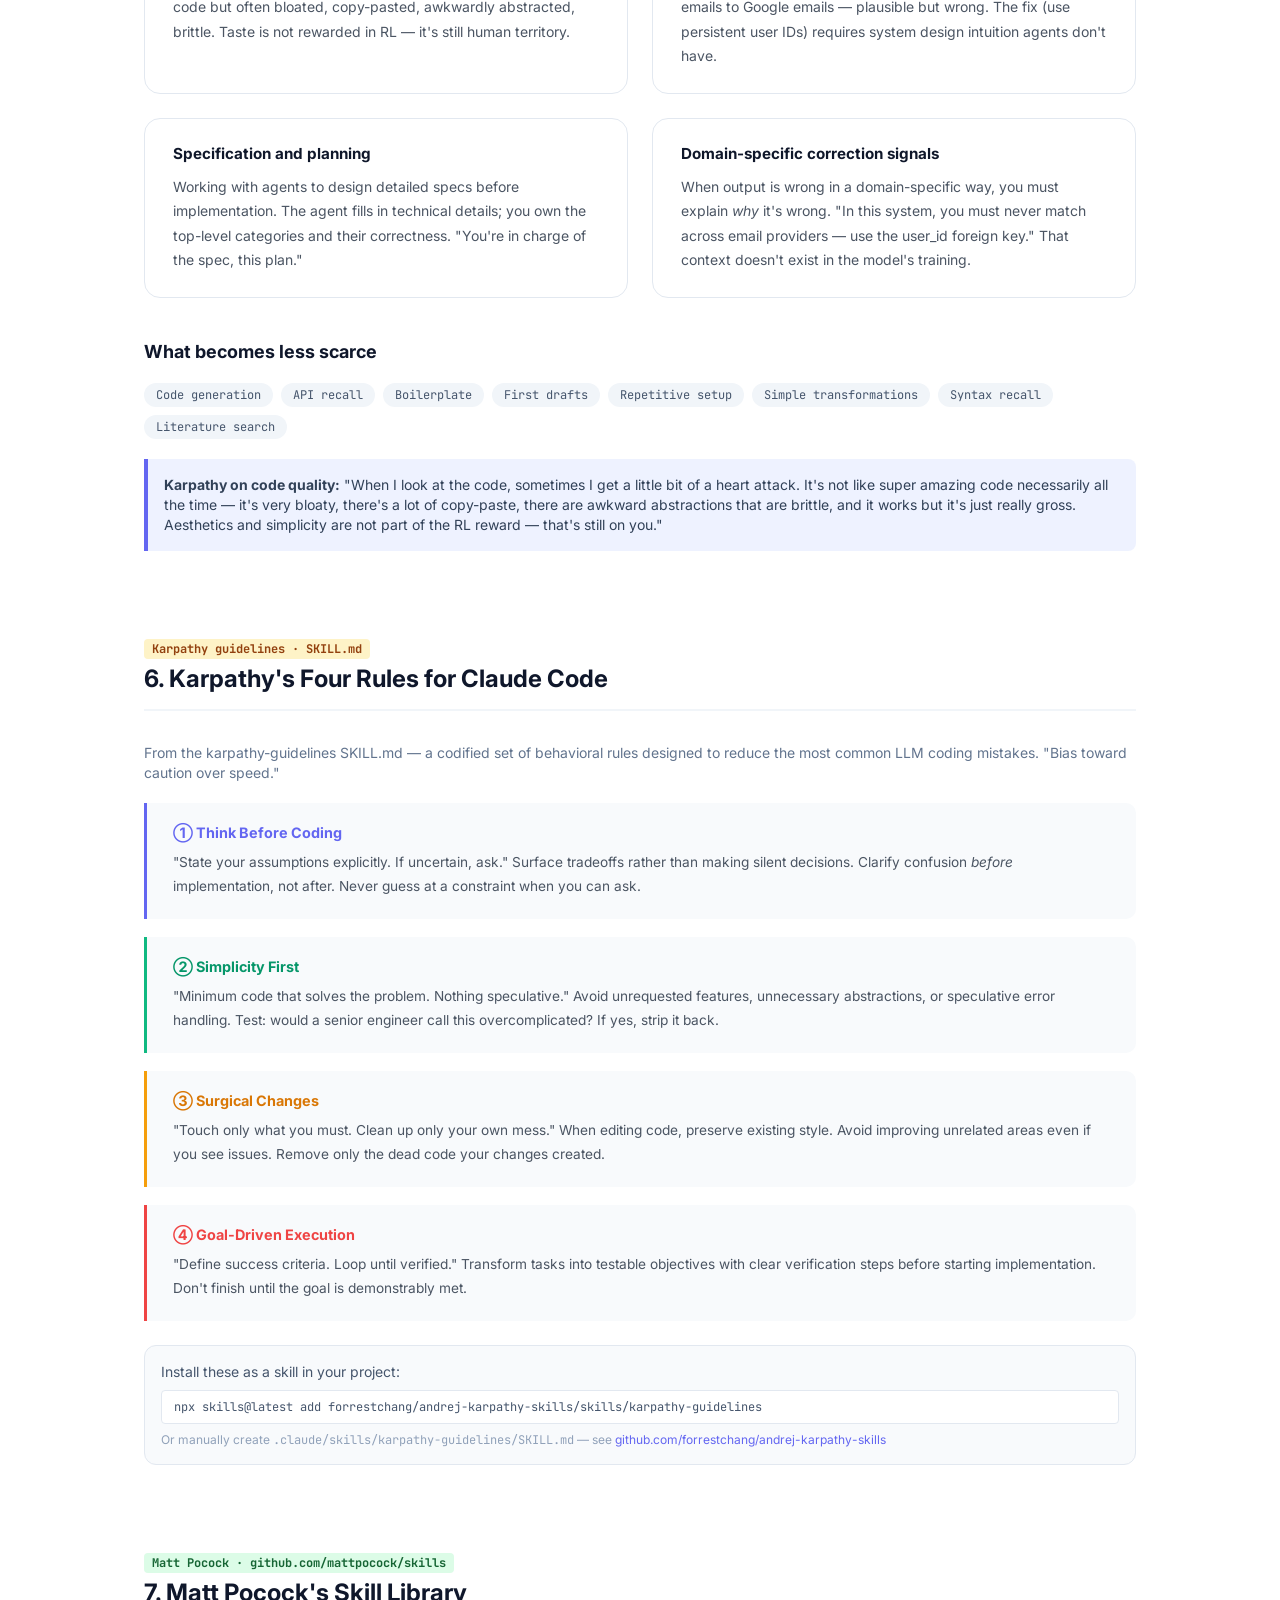
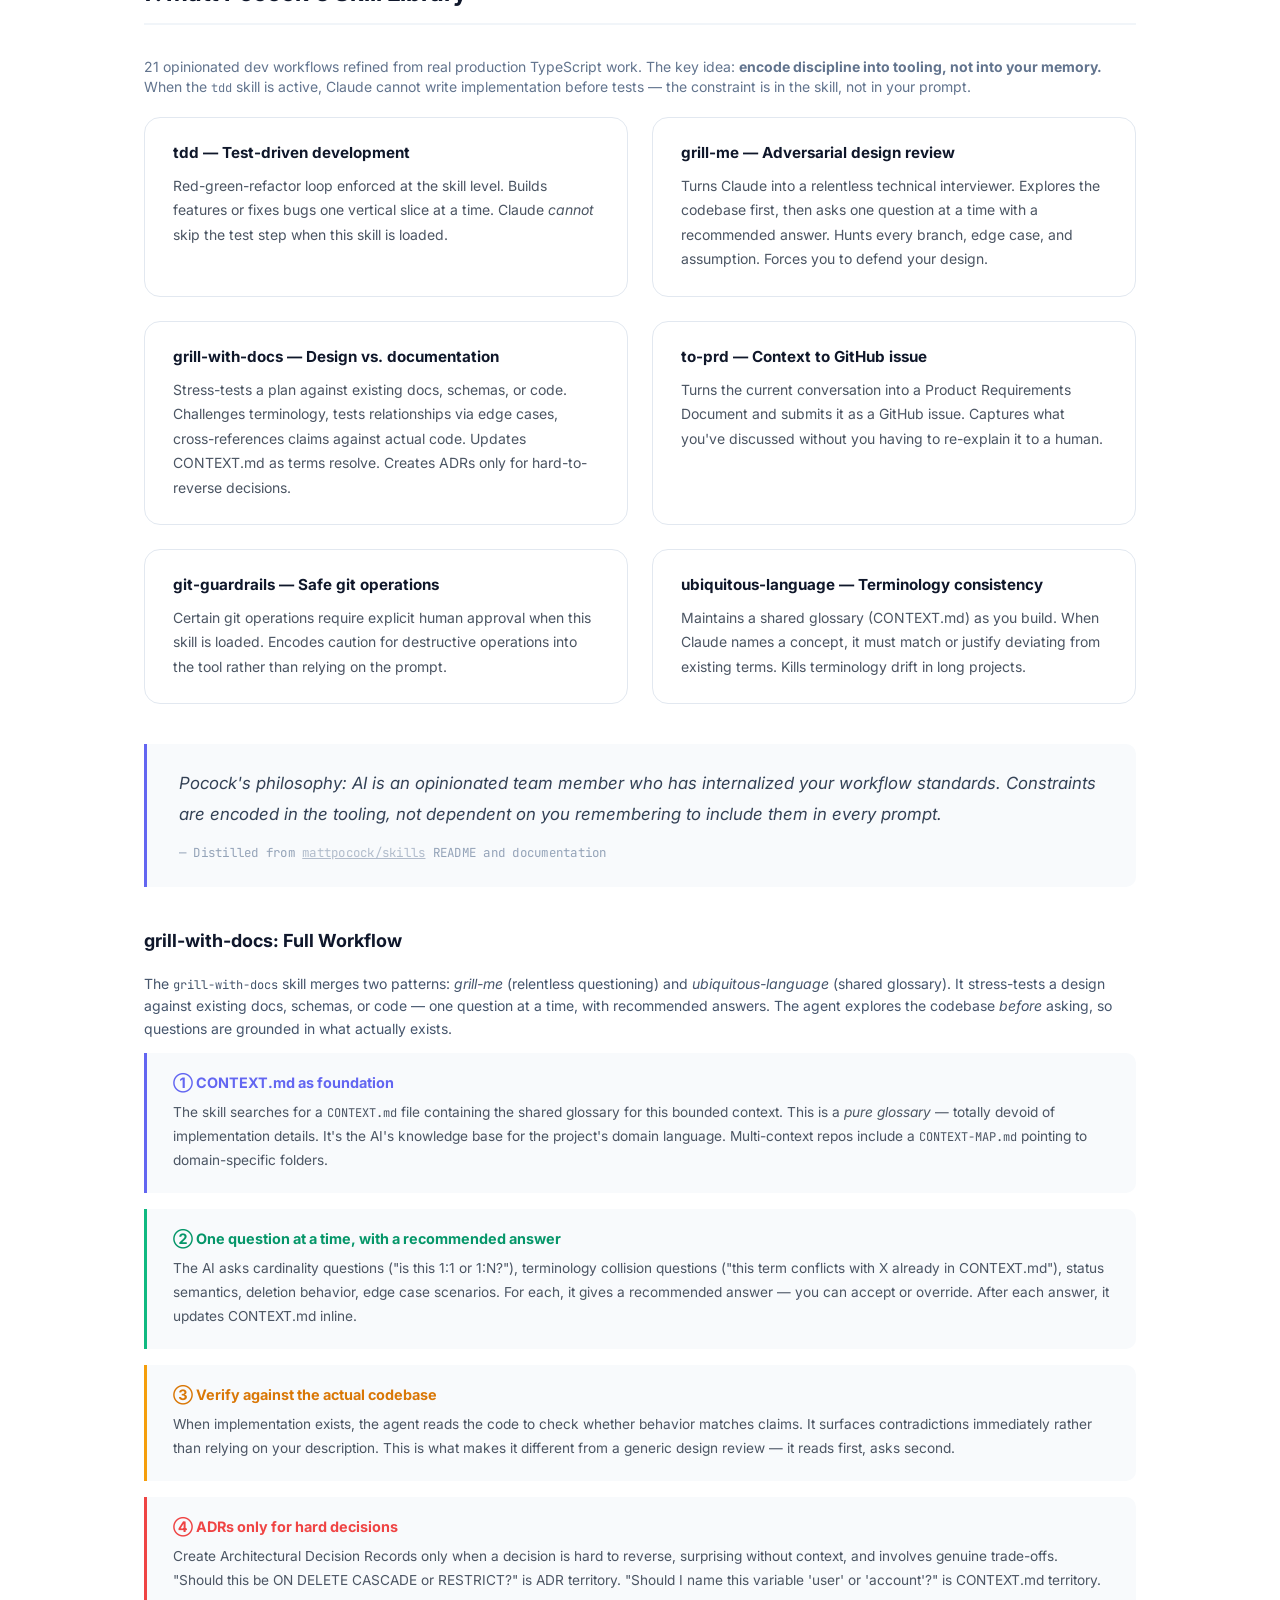
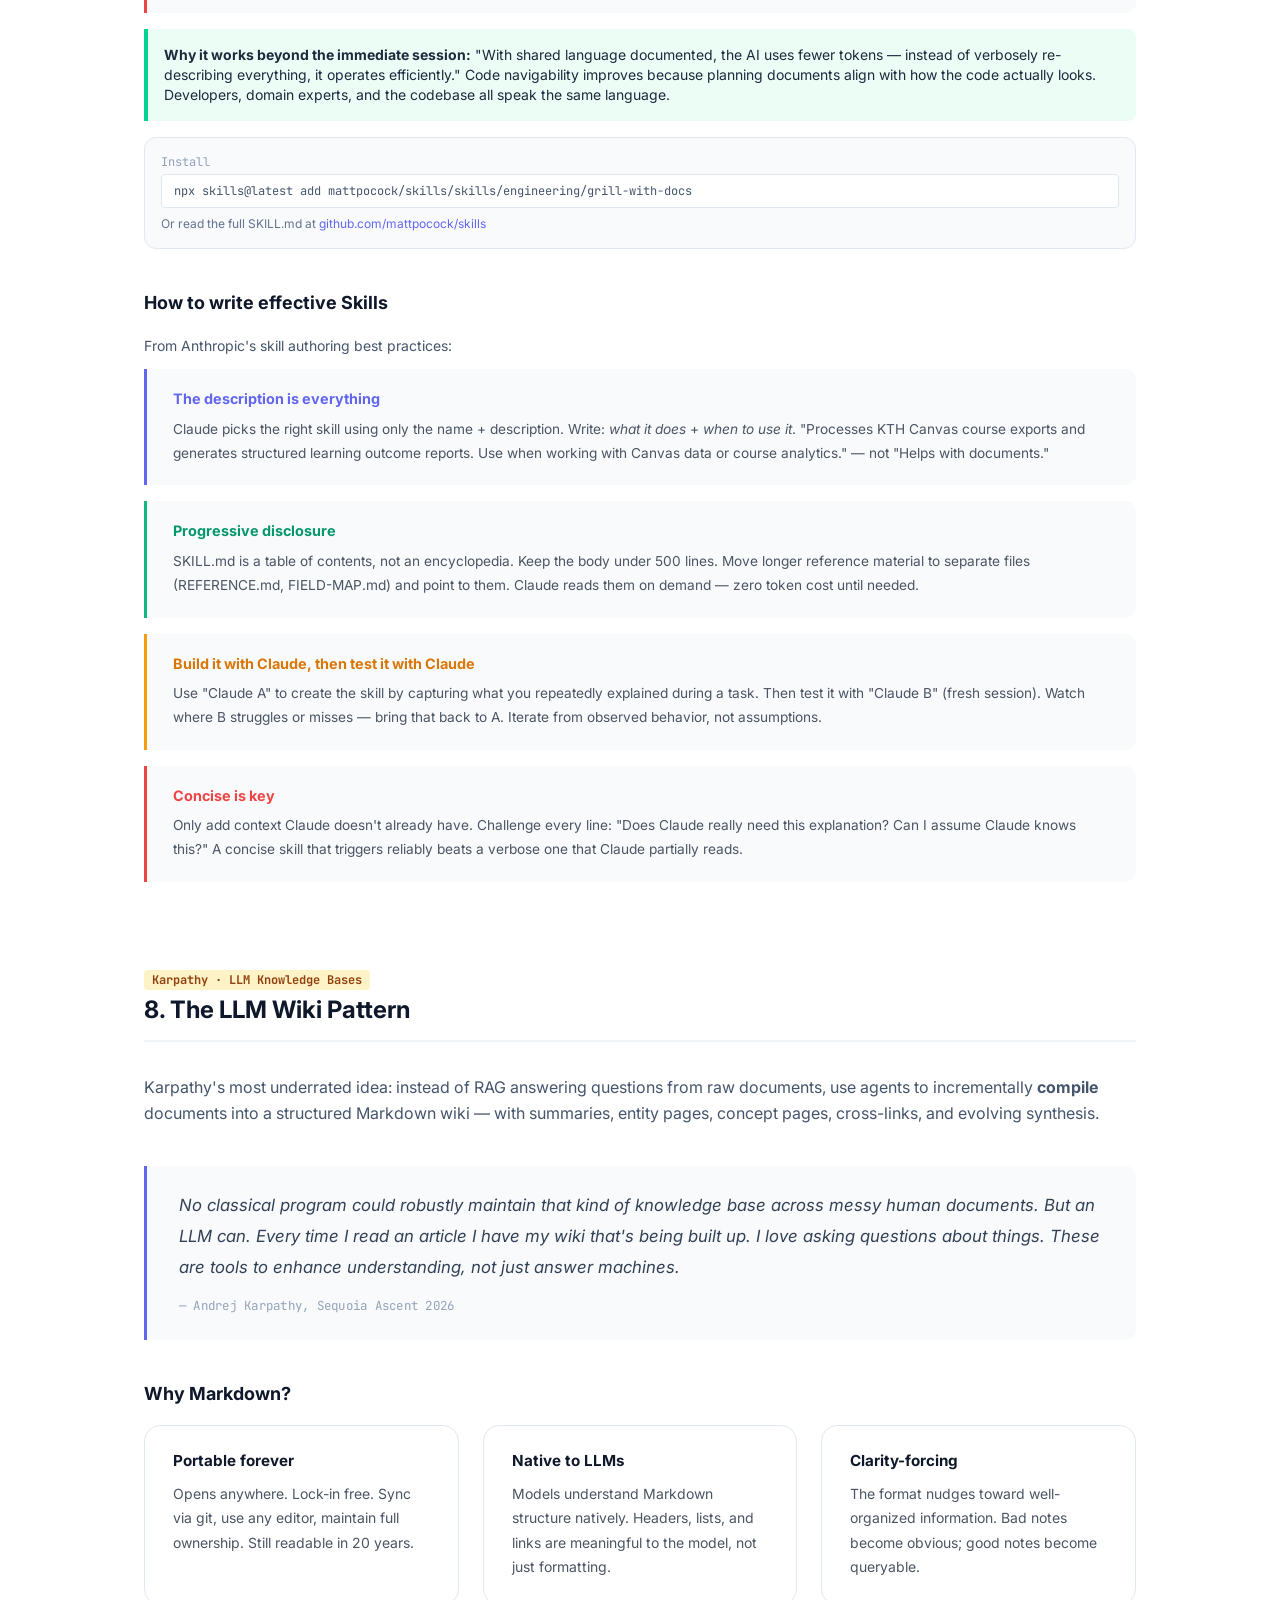
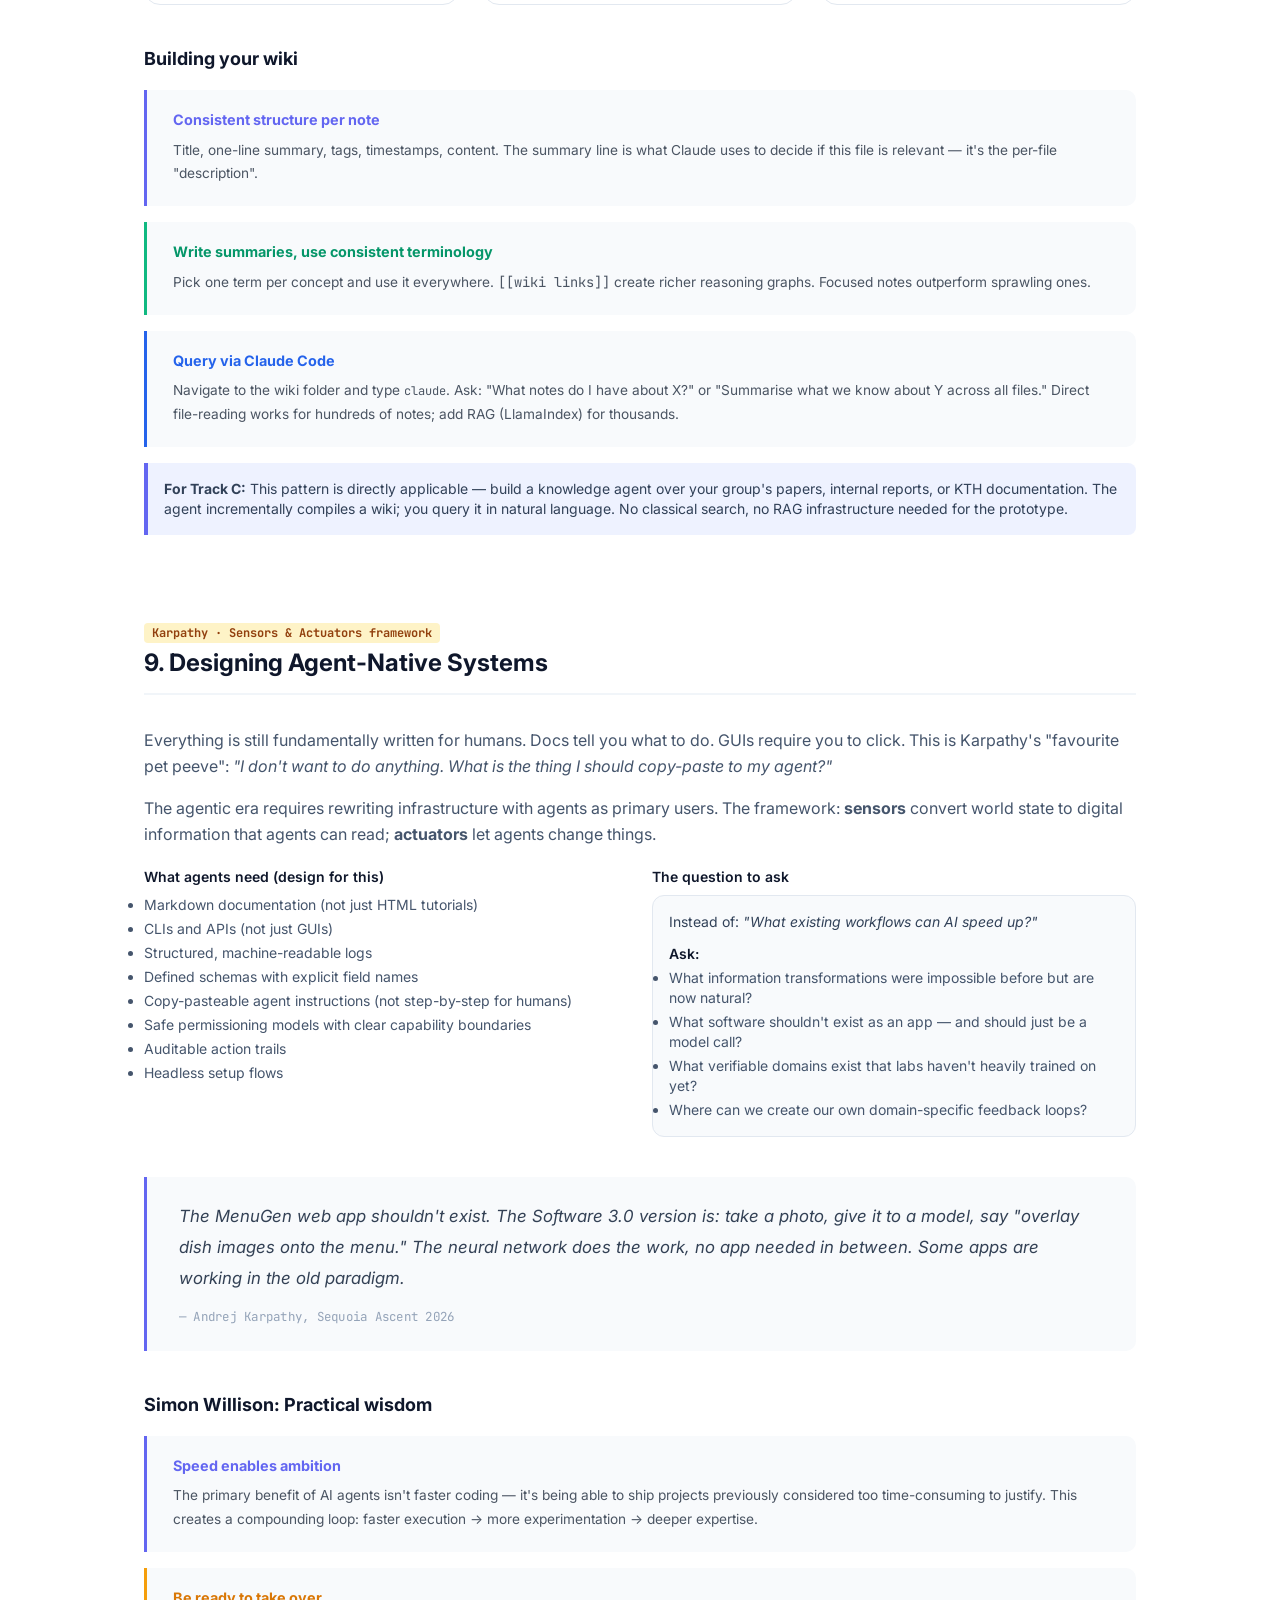
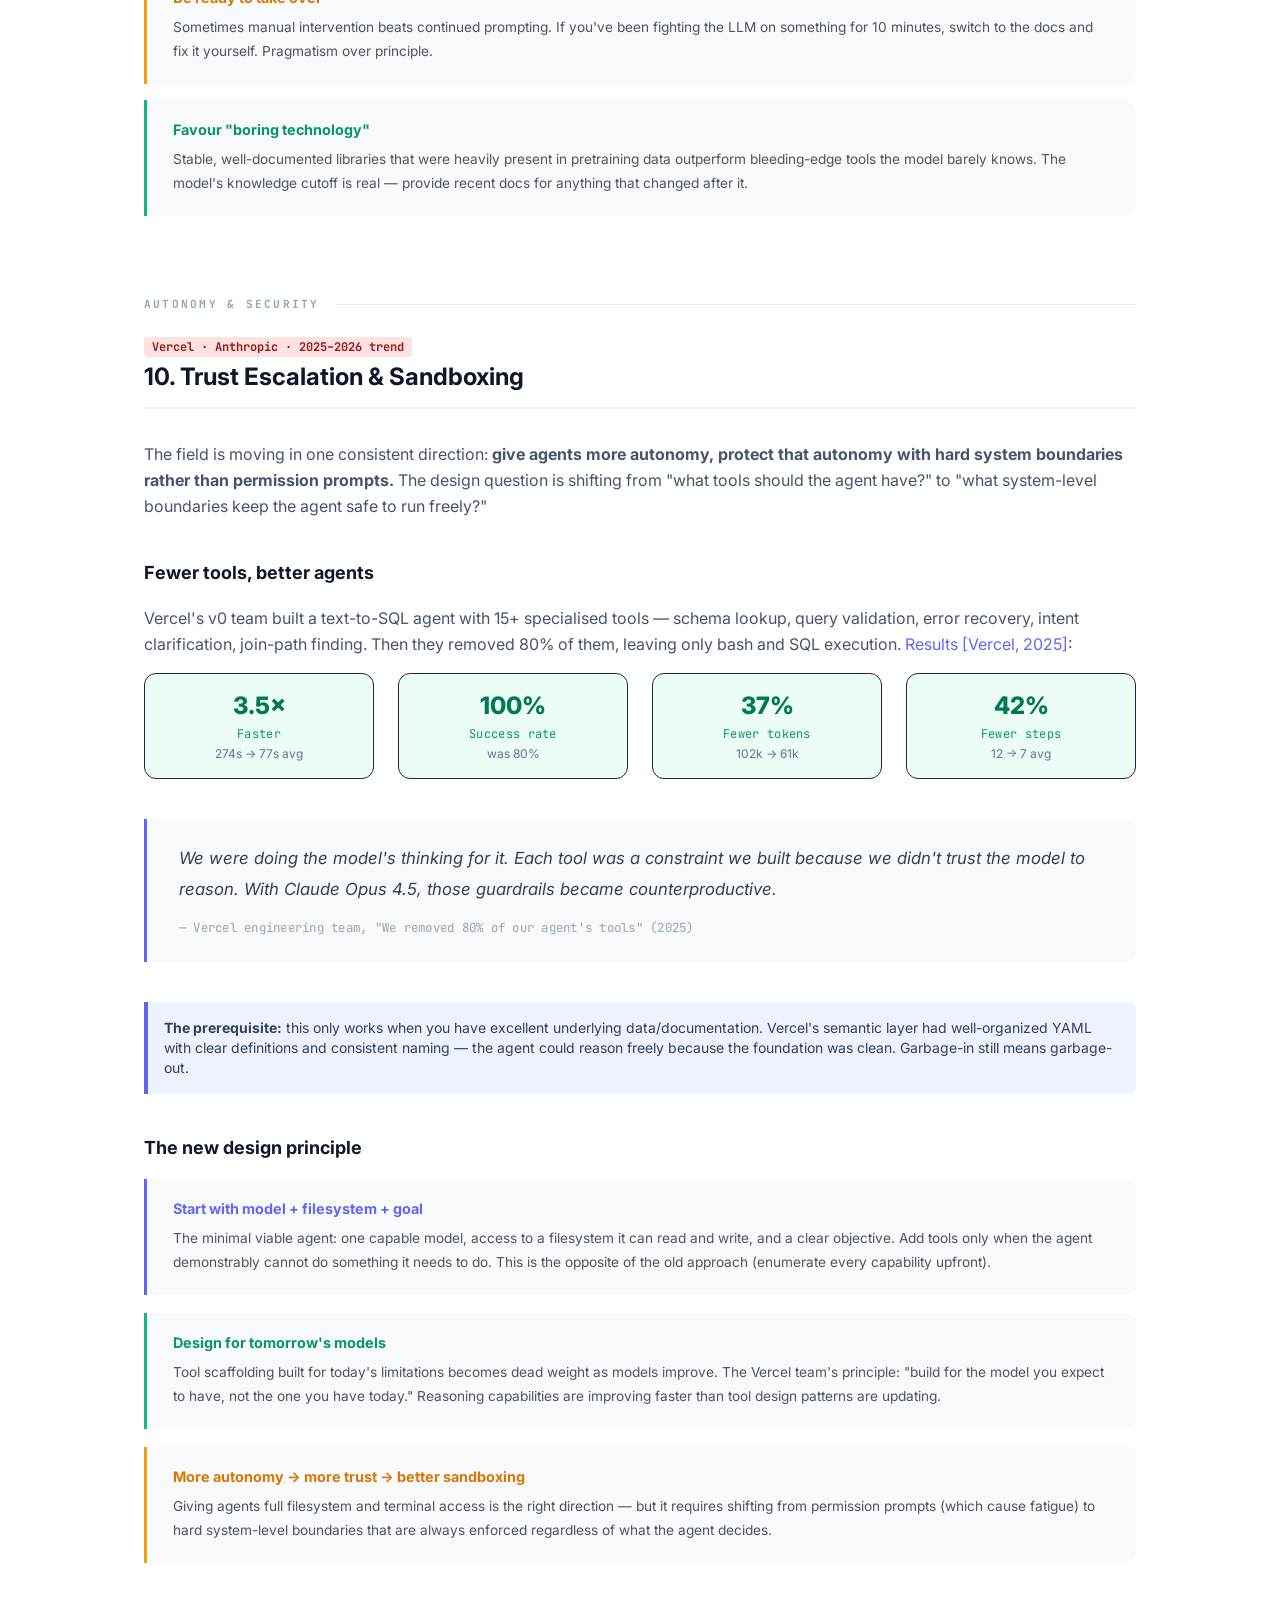
==== commit 7a007eb1: "Fix incorrect citation: MCP quote was a paraphrase not from Claude Code docs" ====
--- a/docs/advanced.html
+++ b/docs/advanced.html
@@ -500,9 +500,8 @@
         <li><strong>Setup overhead:</strong> Requires a running server process + config file + connection setup. Skills are just a folder with a markdown file.</li>
       </ul>
 
-      <div class="quote">
-        <p>For most research workflows: MCP is overkill. The better default is Skills + CLI tools. Same power, a fraction of the token cost.</p>
-        <cite>— Claude Code documentation</cite>
+      <div class="bg-slate-50 border border-slate-200 rounded-xl p-4 text-sm text-slate-700 mb-4">
+        <strong>Practical rule of thumb:</strong> For most research and admin workflows, Skills + CLI tools cover the same capabilities as MCP at a fraction of the token cost and setup overhead. Add MCP only when you genuinely need live bidirectional app control — Blender, Figma, a live database — that a CLI cannot provide.
       </div>
     </section>
 
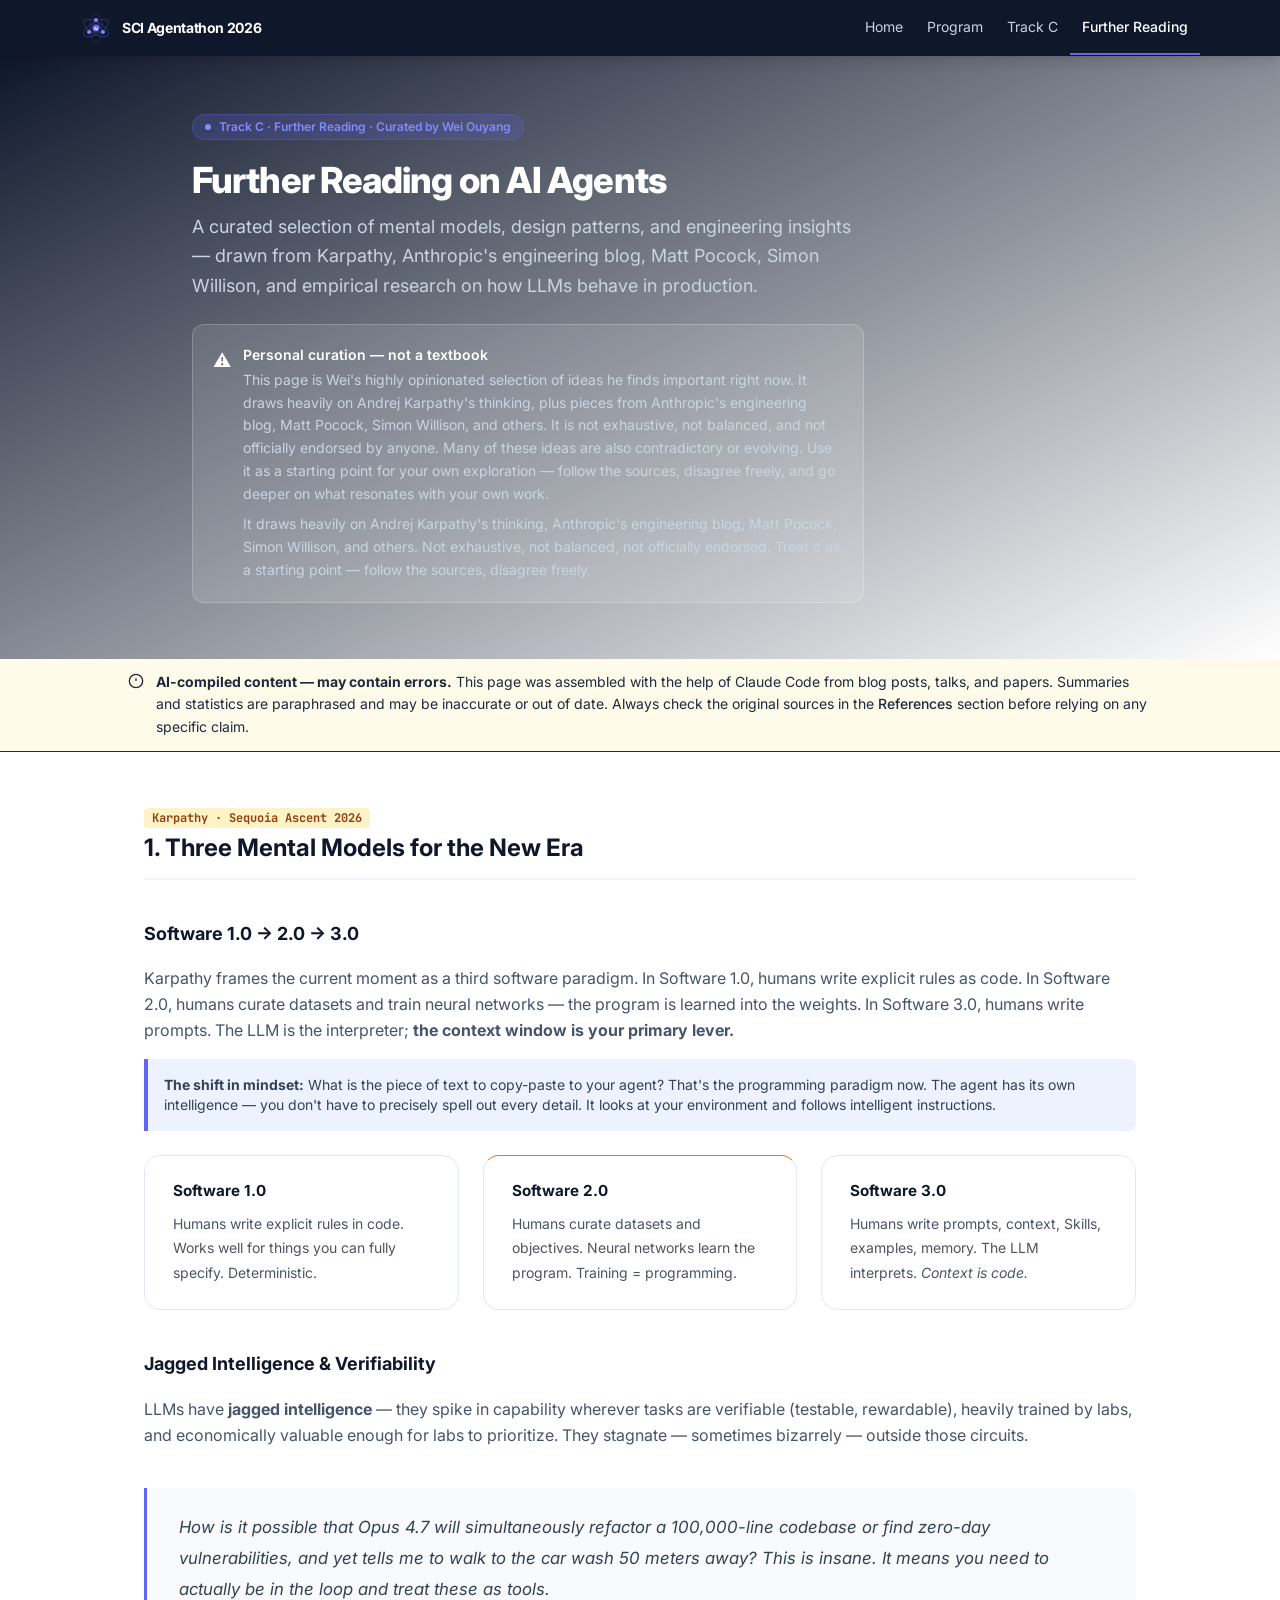
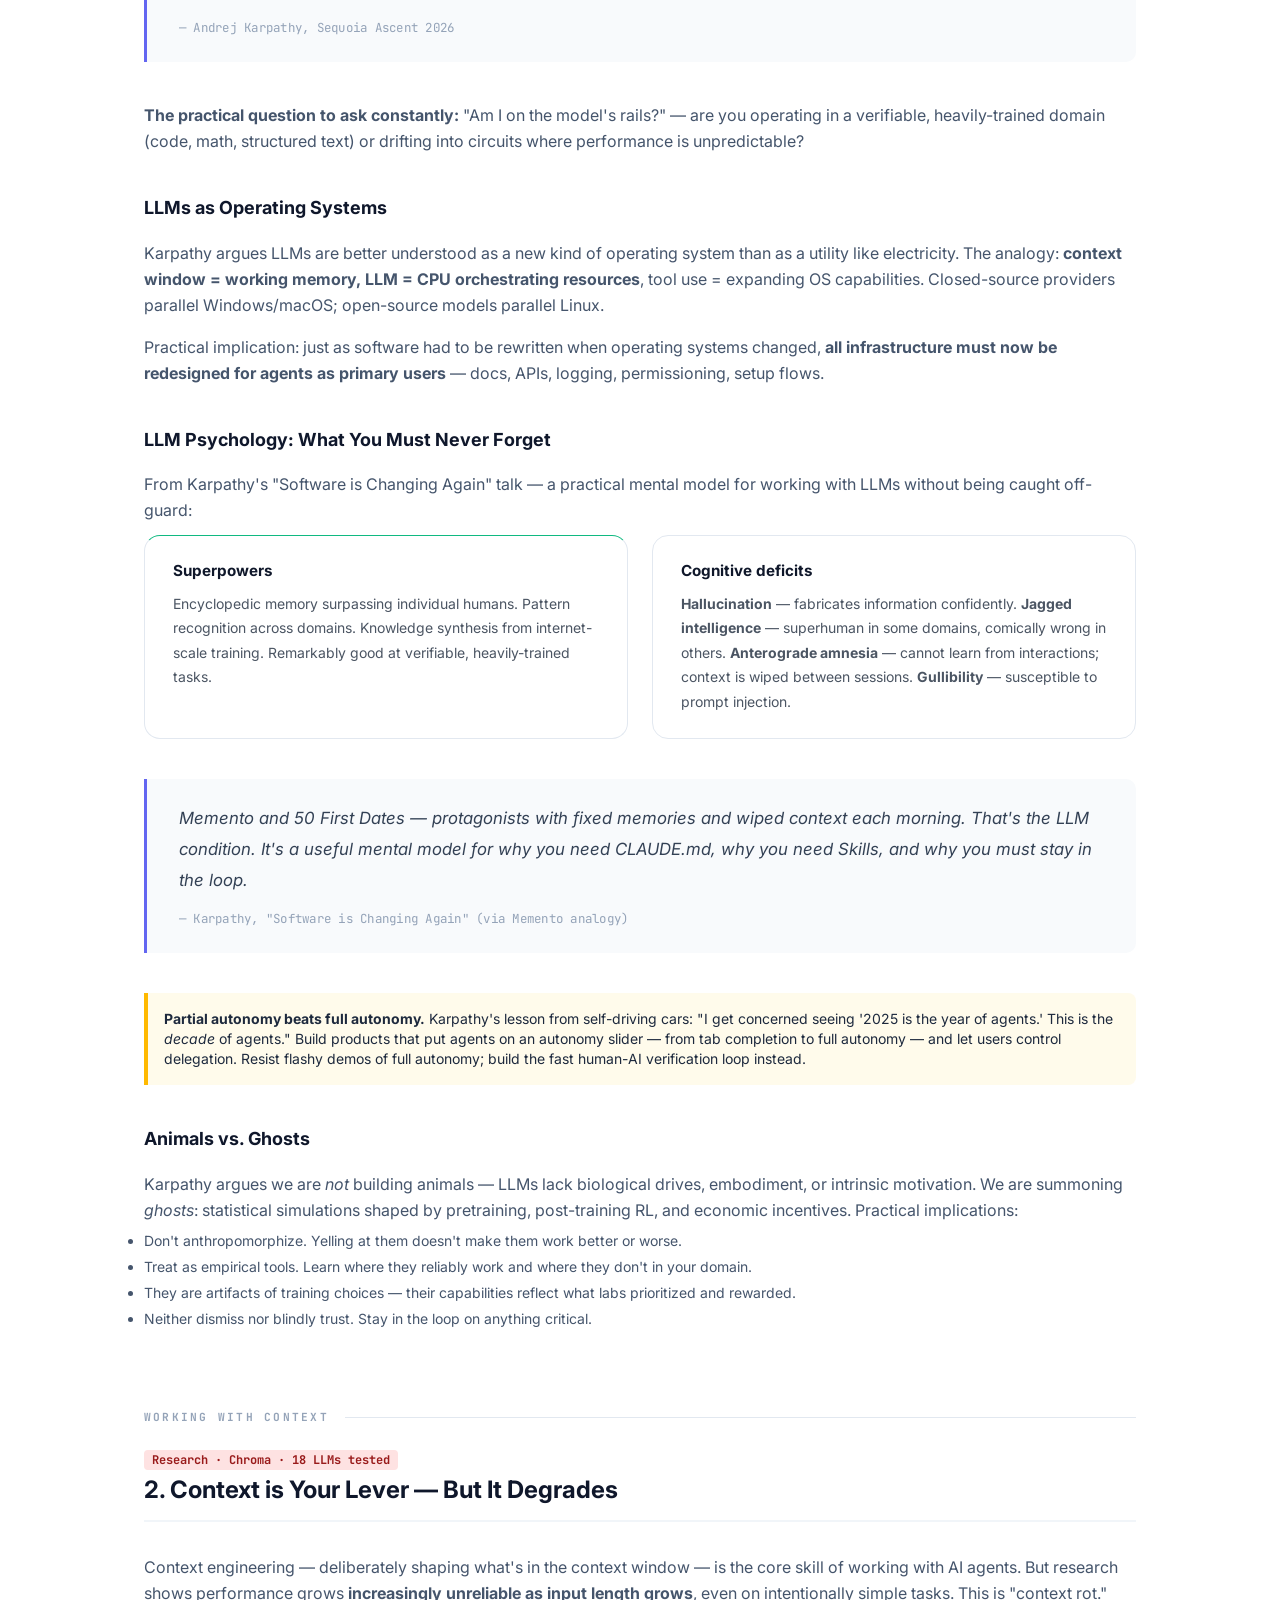
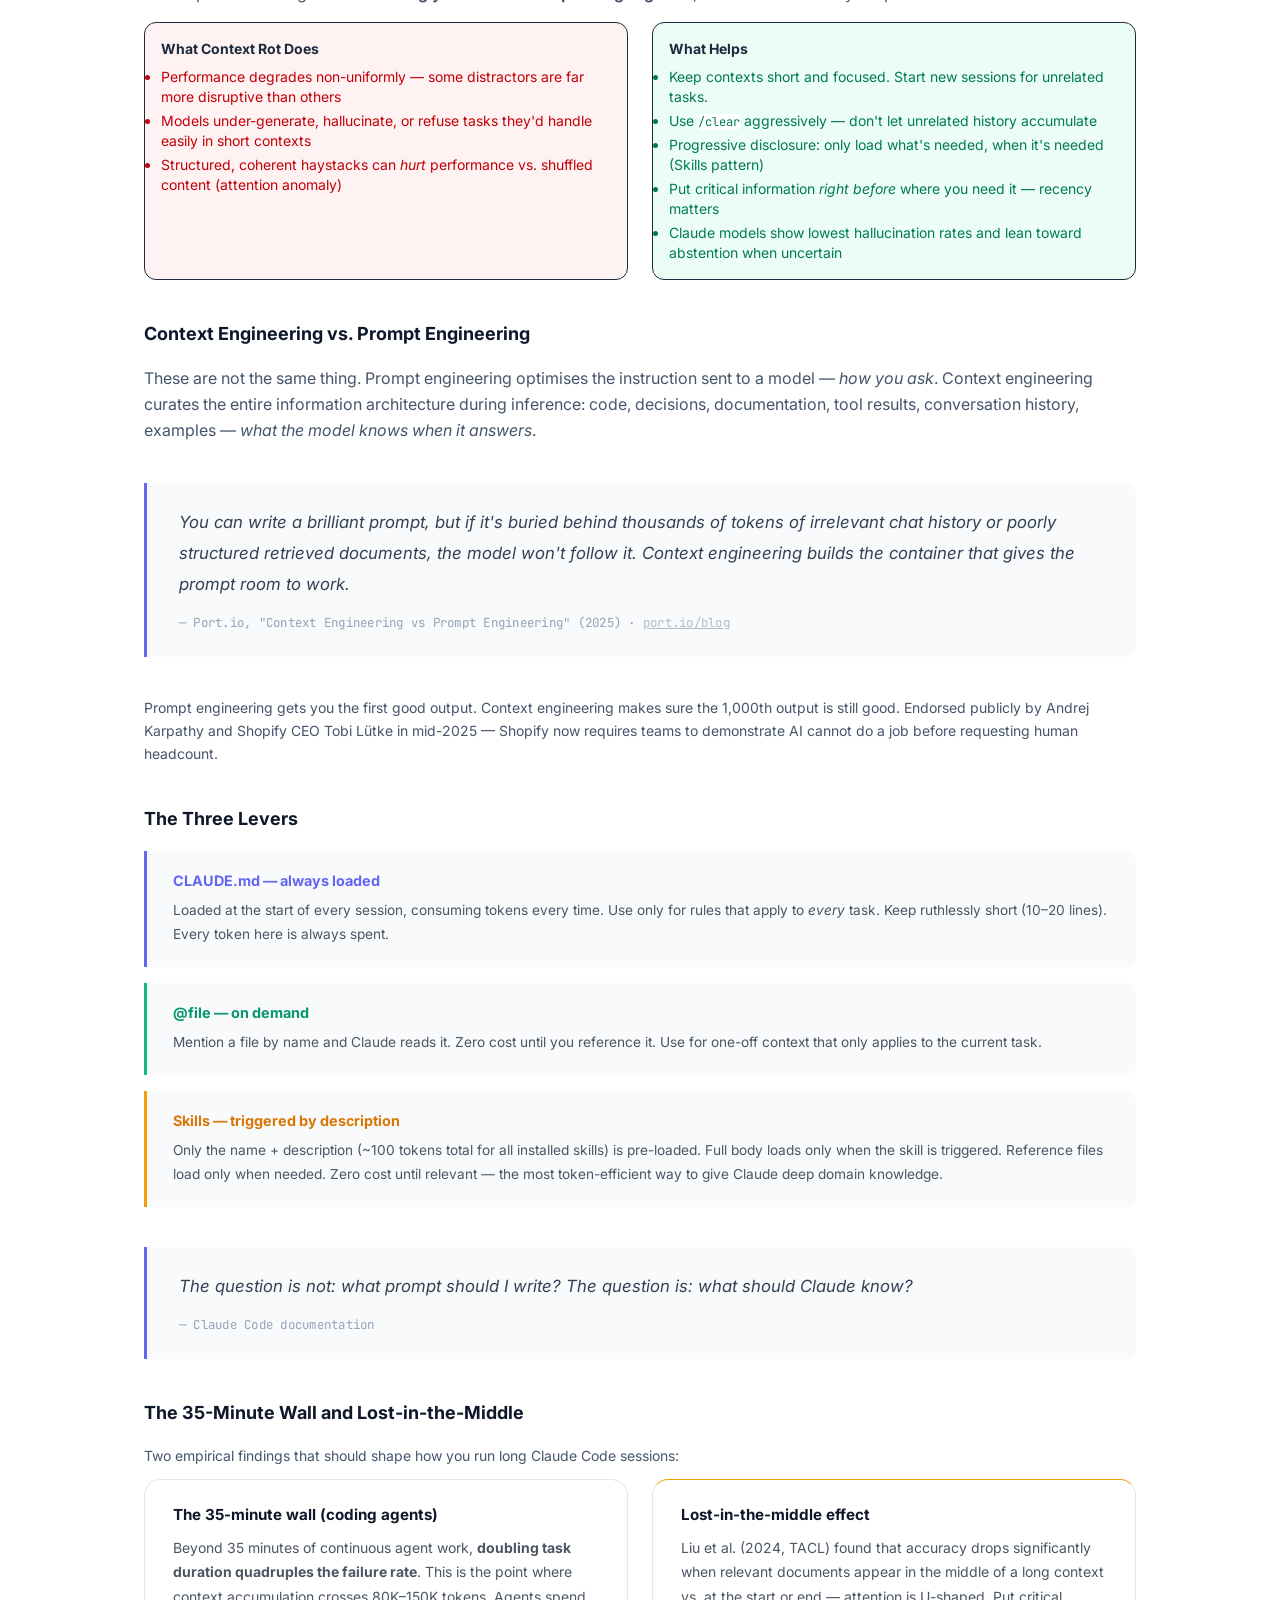
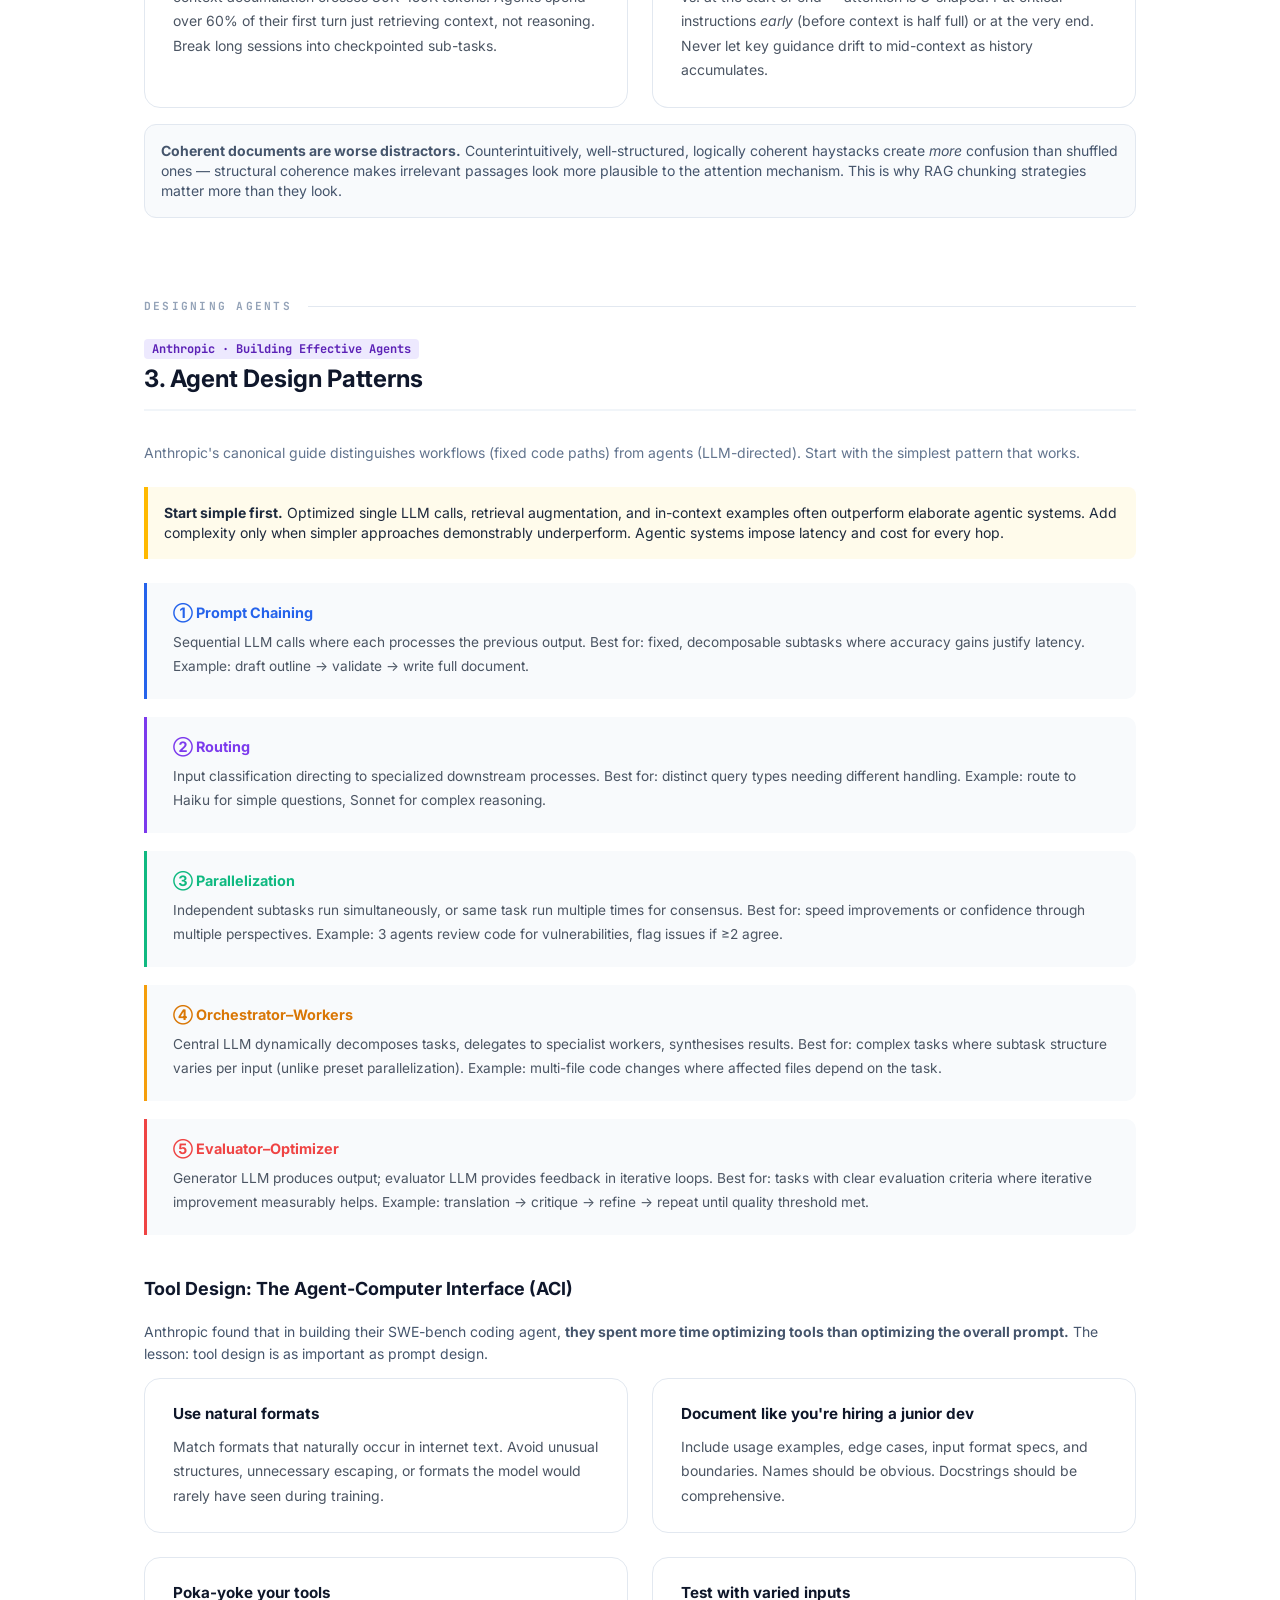
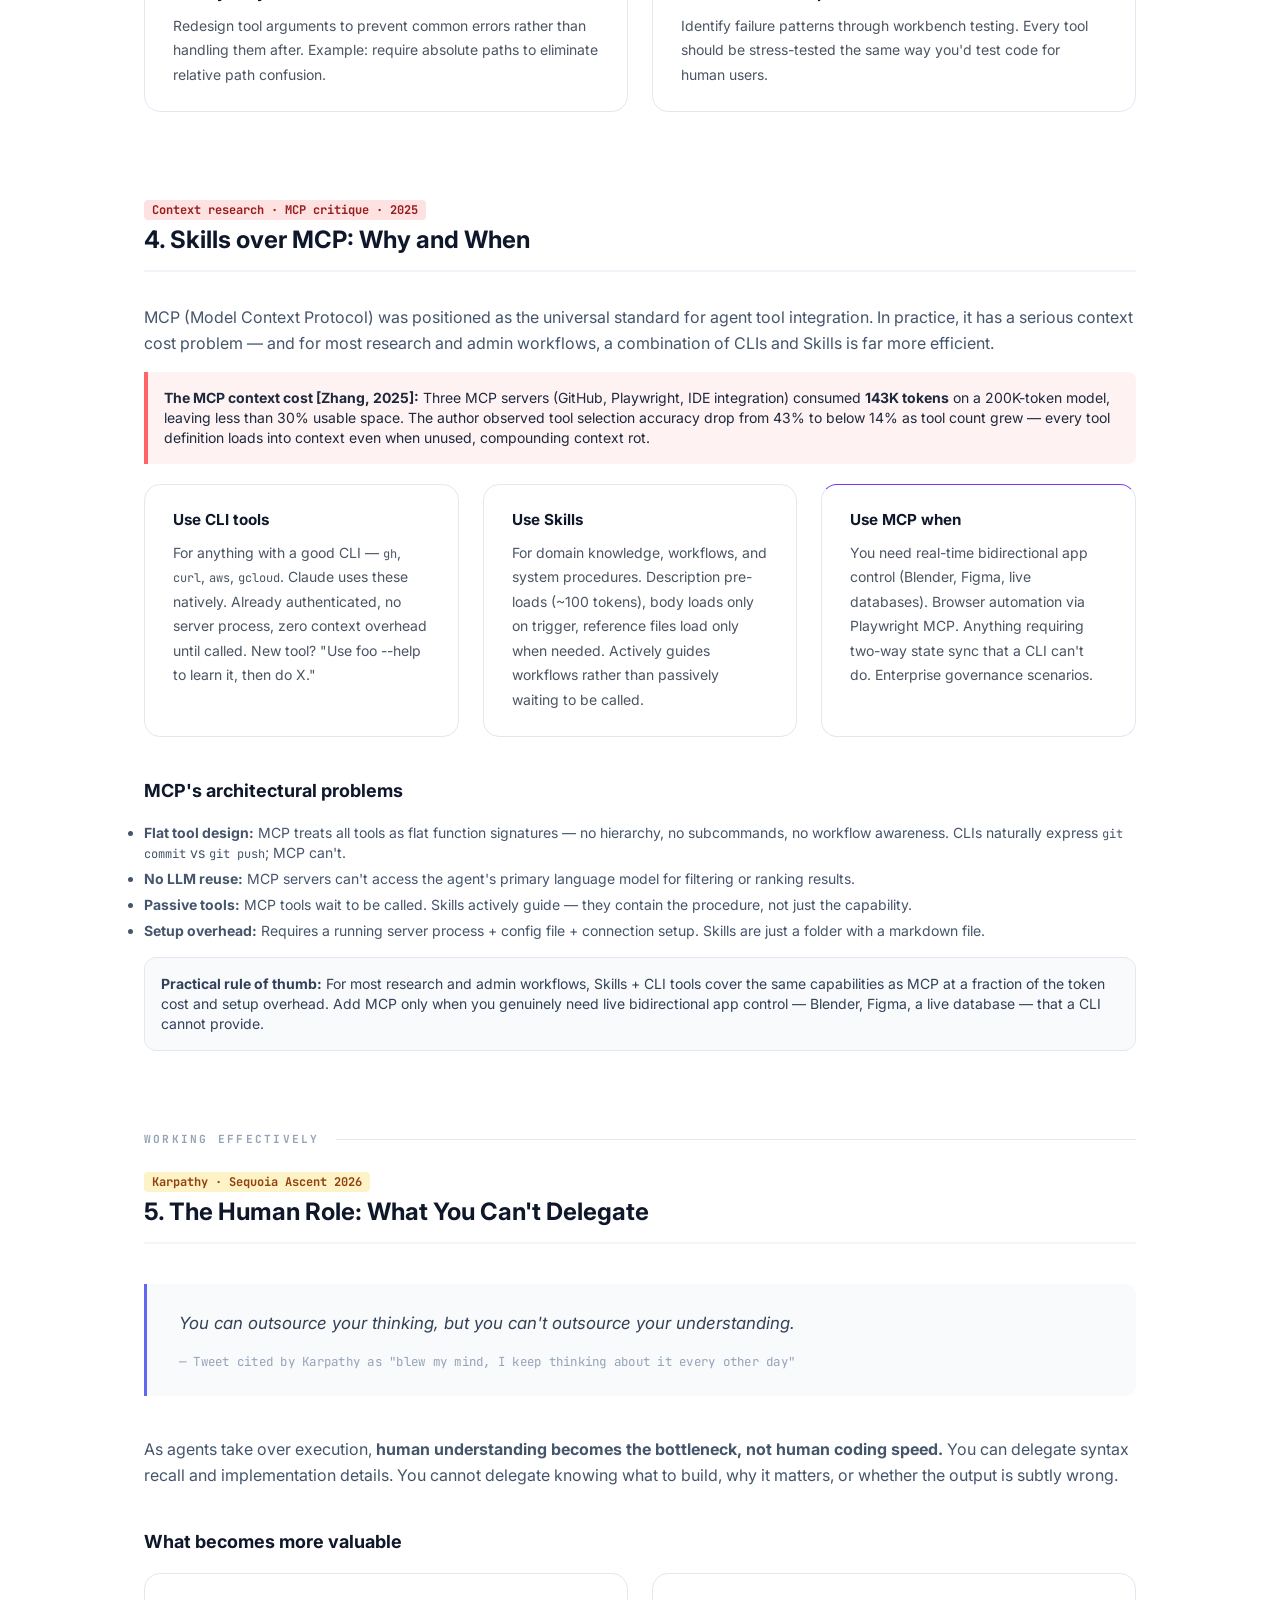
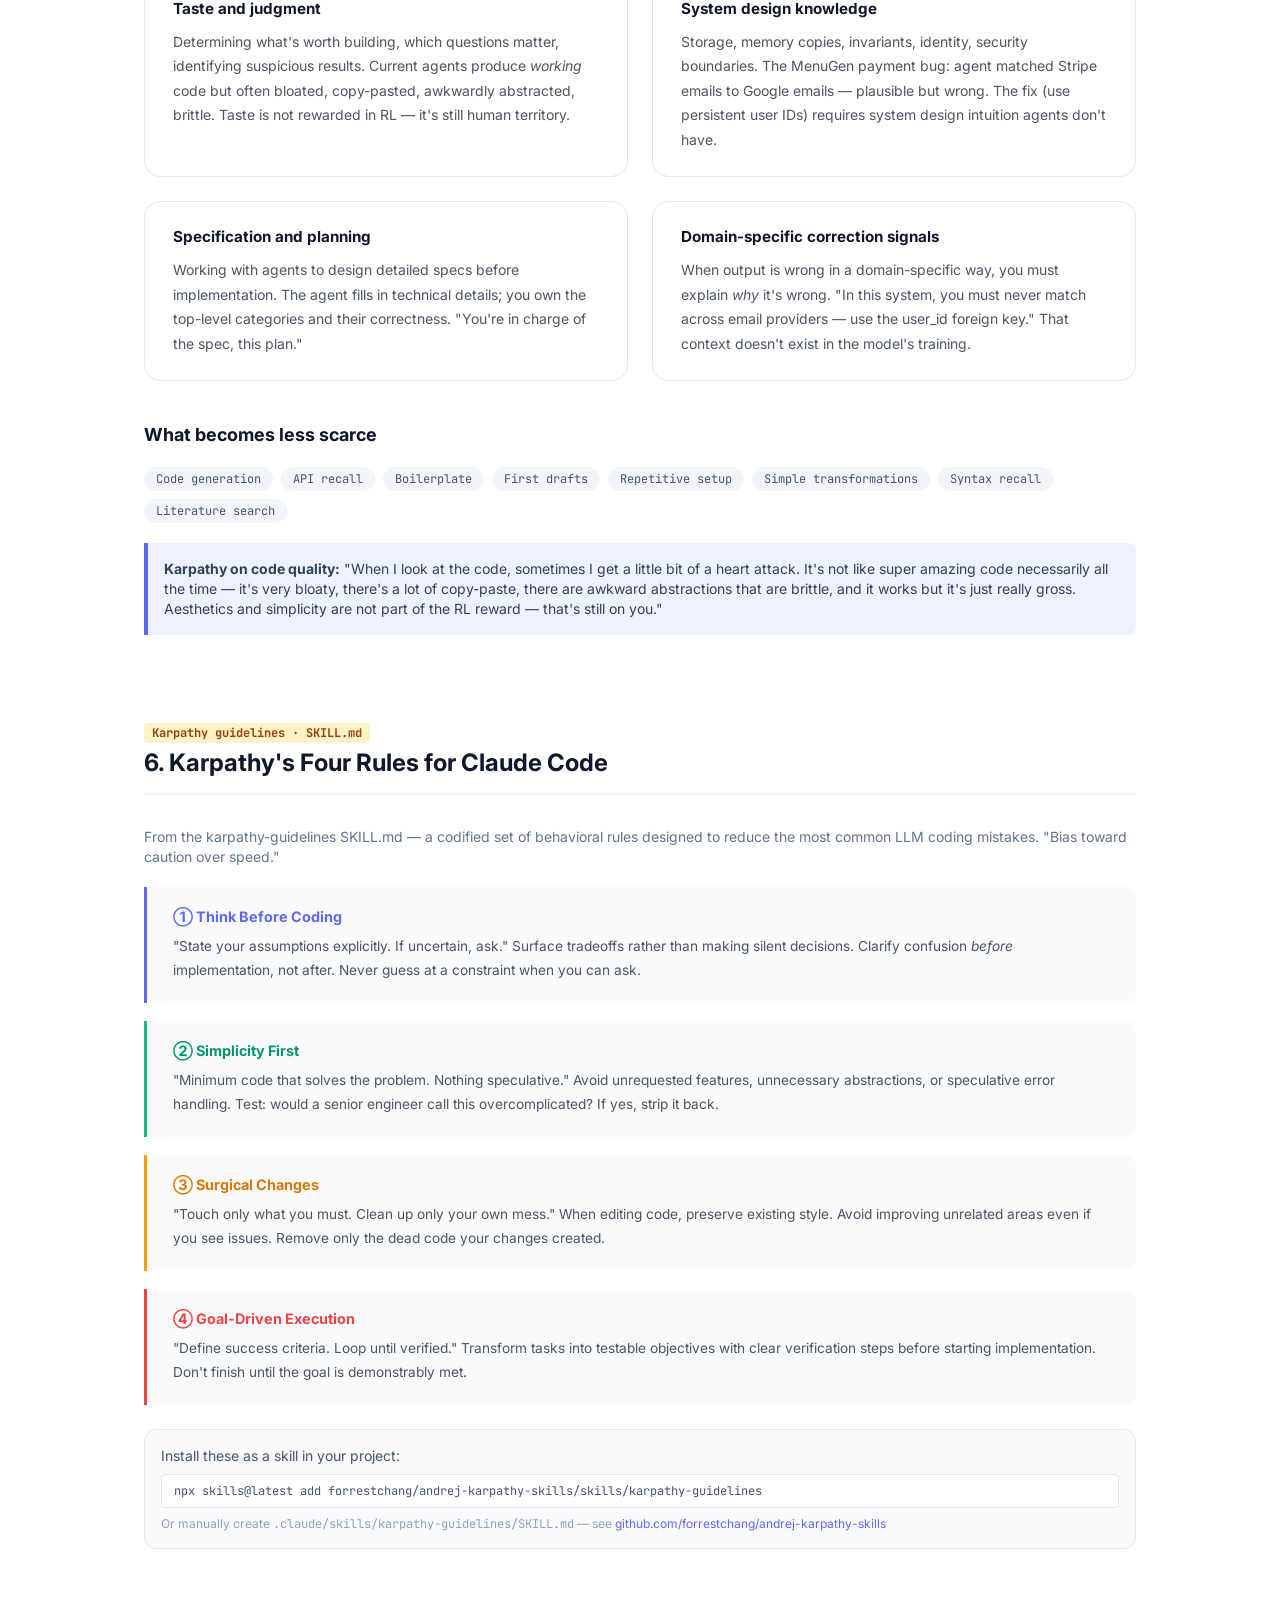
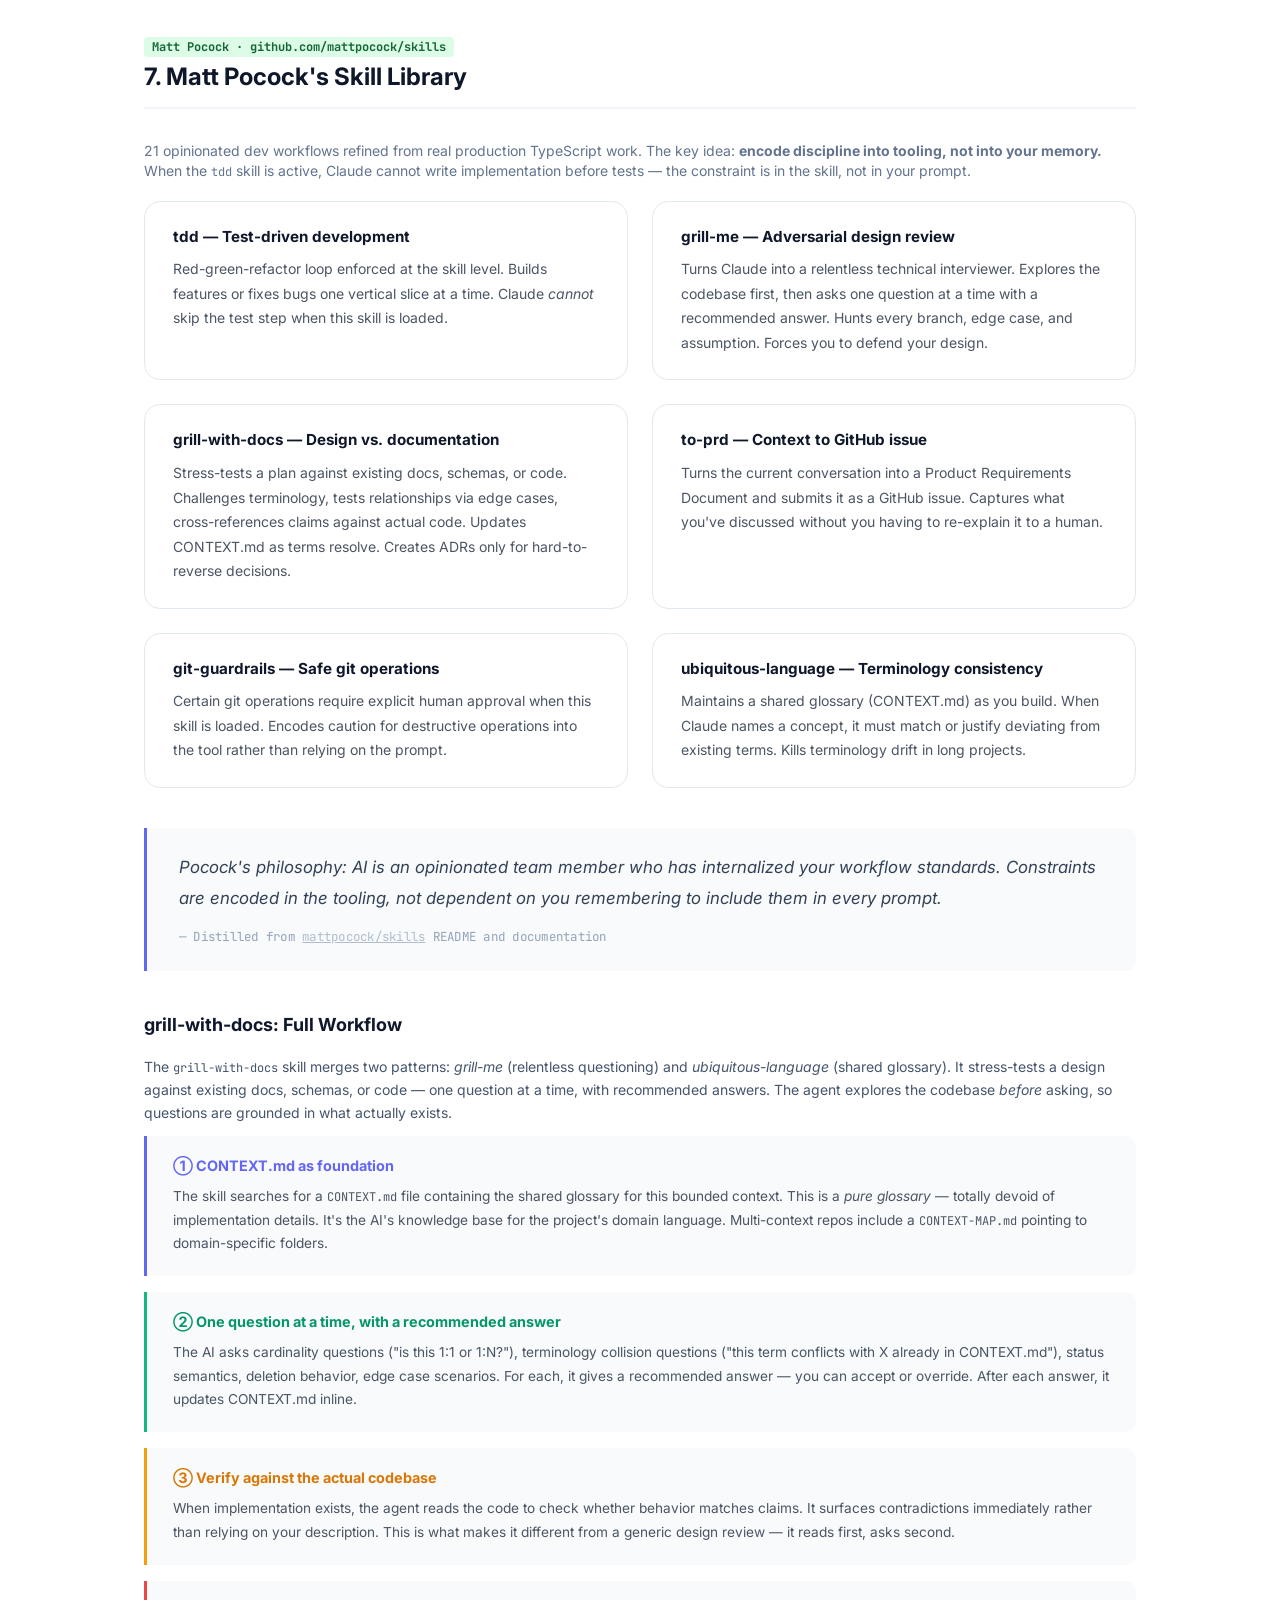
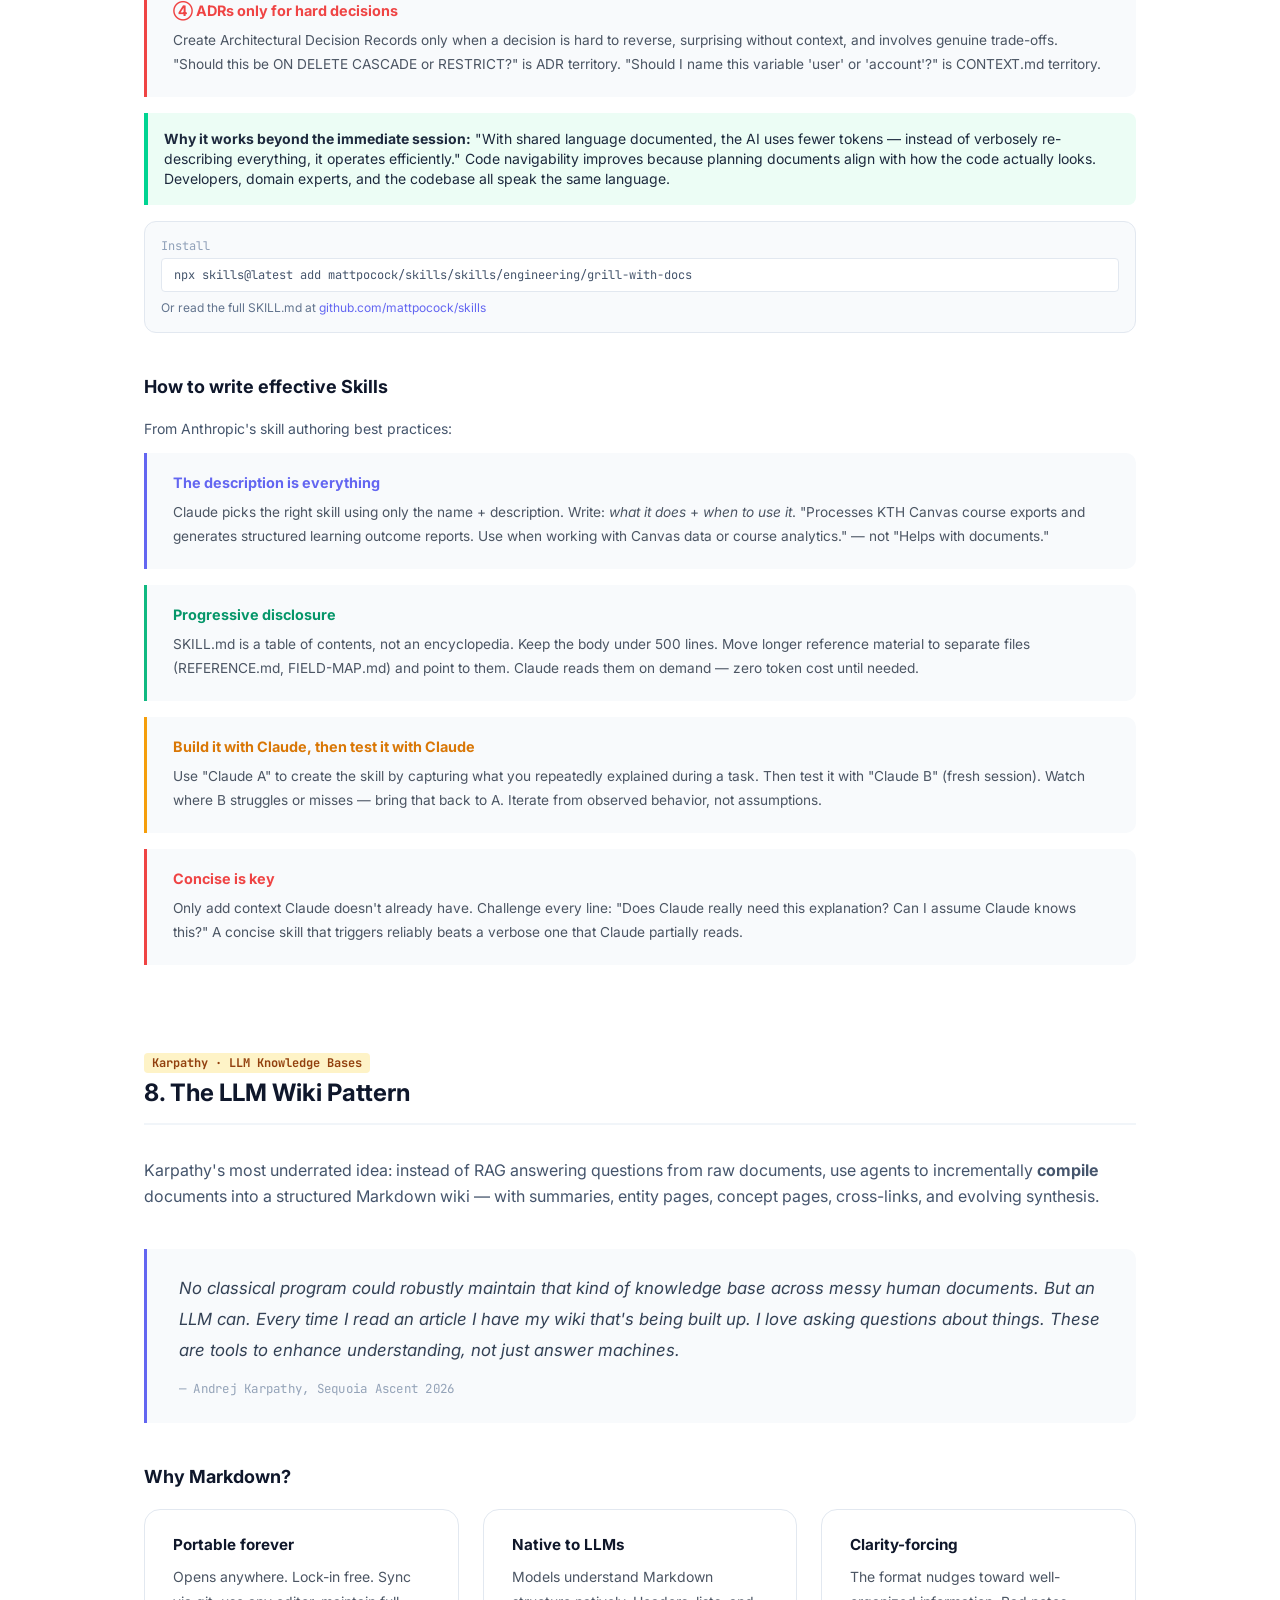
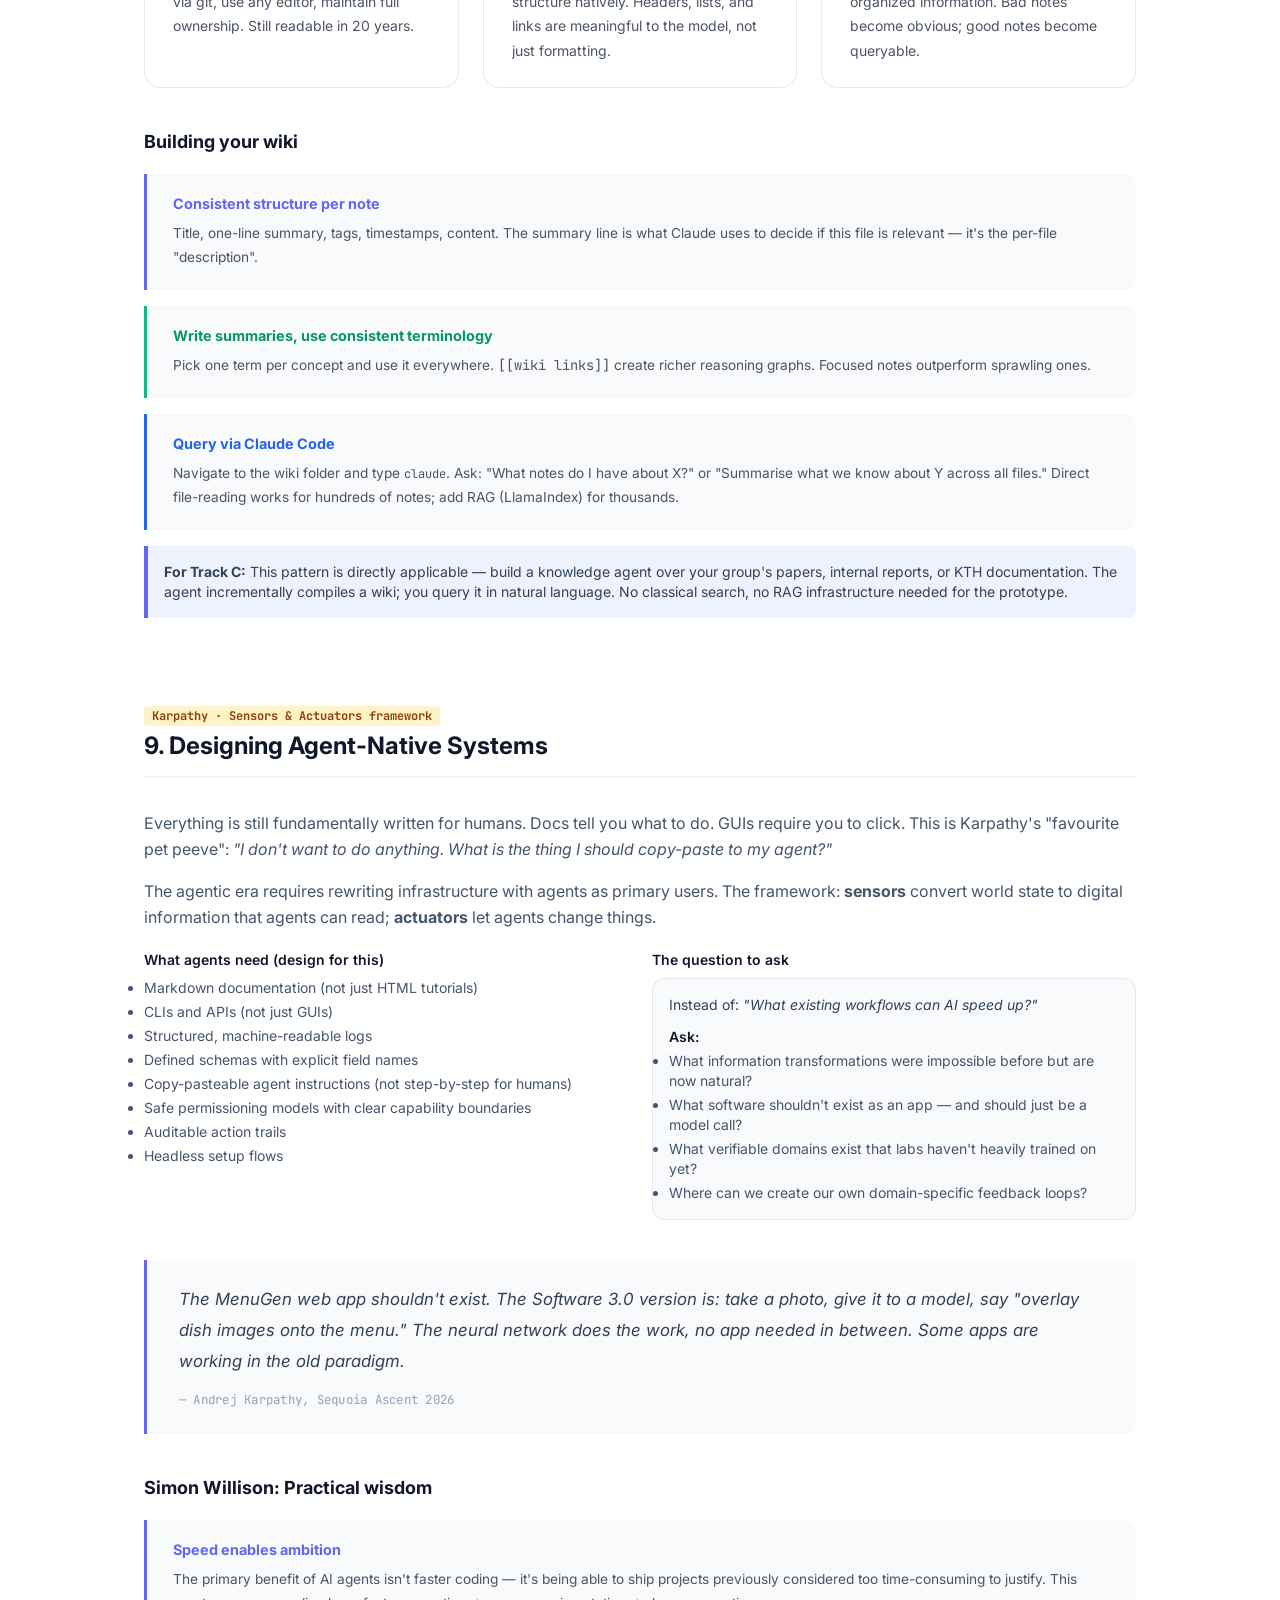
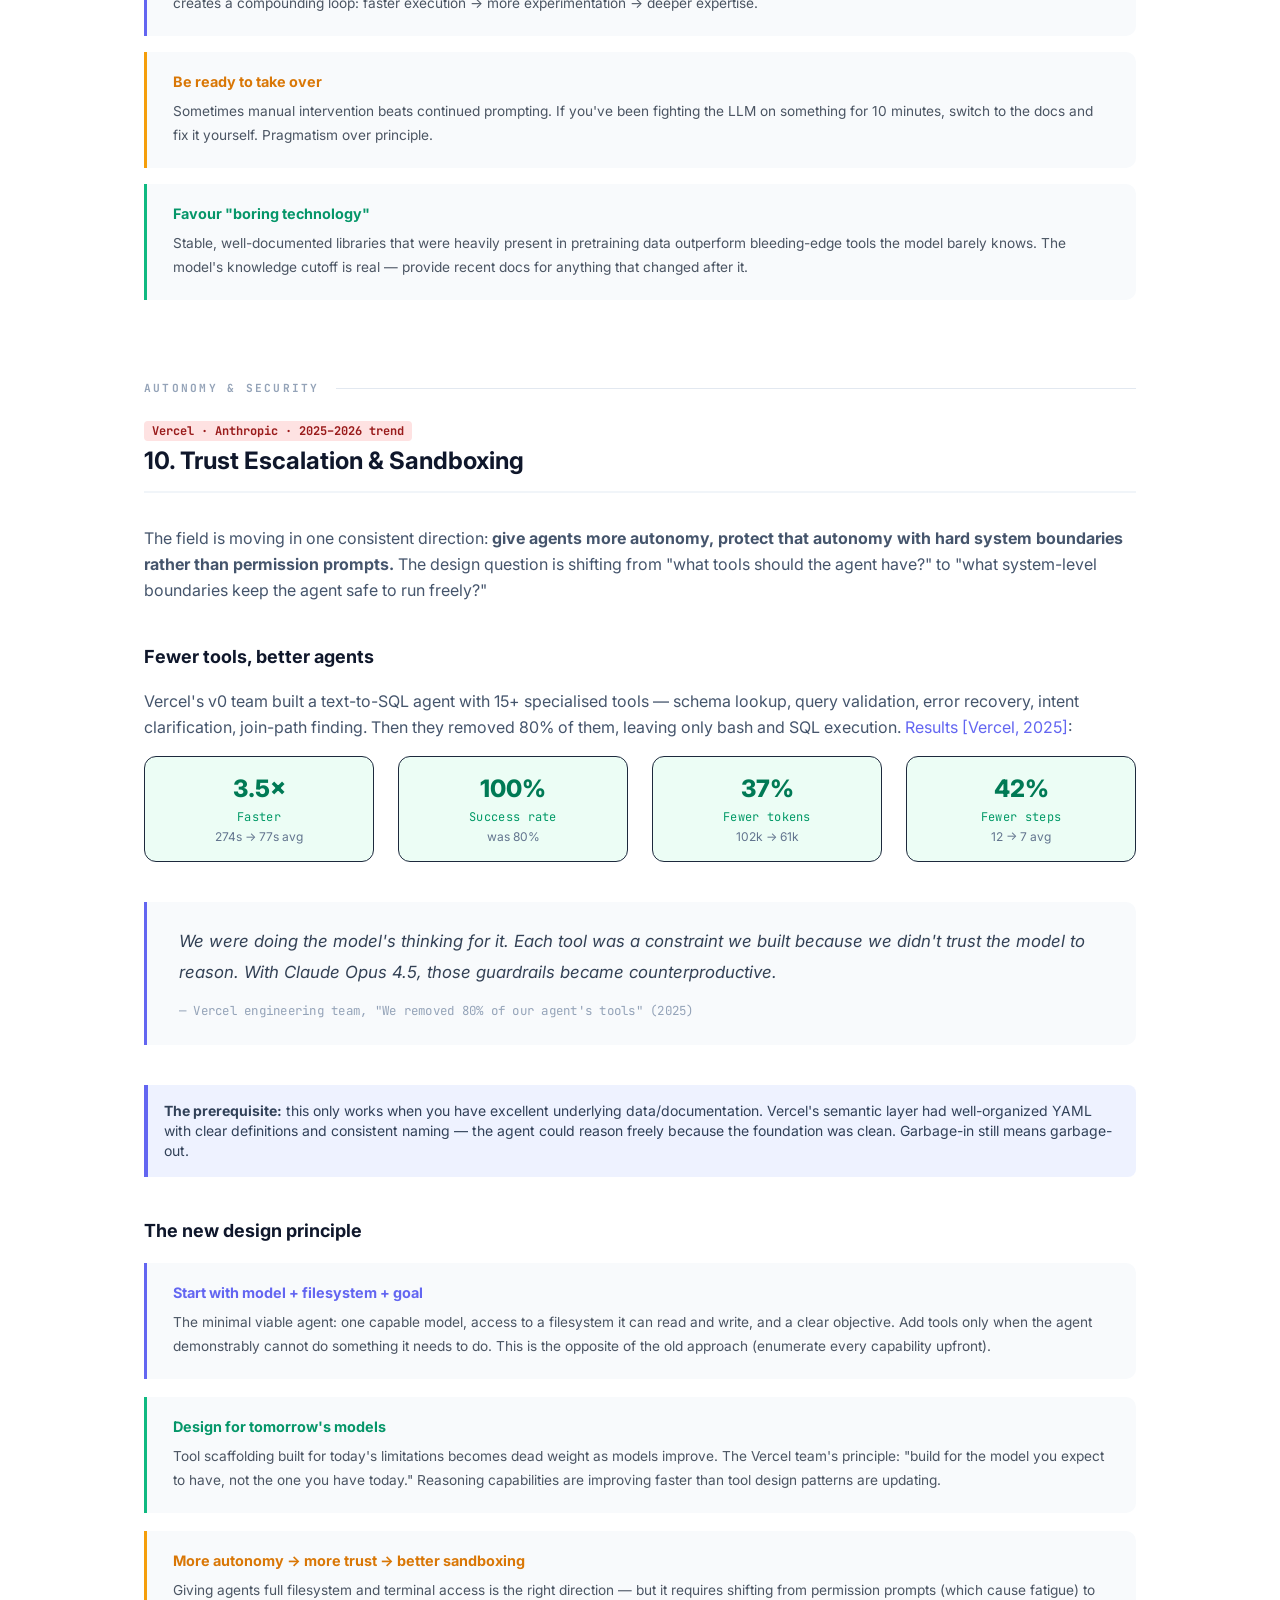
==== commit de7a511e: "Make AI-compiled disclaimer visible: add prominent amber notice bar below header" ====
--- a/docs/advanced.html
+++ b/docs/advanced.html
@@ -211,12 +211,22 @@
         <div>
           <div class="font-semibold text-white text-sm mb-1">Personal curation — not a textbook</div>
           <p class="text-slate-300 text-sm leading-relaxed mb-2">This page is Wei's highly opinionated selection of ideas he finds important right now. It draws heavily on Andrej Karpathy's thinking, plus pieces from Anthropic's engineering blog, Matt Pocock, Simon Willison, and others. It is not exhaustive, not balanced, and not officially endorsed by anyone. Many of these ideas are also contradictory or evolving. Use it as a starting point for your own exploration — follow the sources, disagree freely, and go deeper on what resonates with your own work.</p>
-          <p class="text-amber-200 text-xs leading-relaxed font-mono">⚙ This page was compiled with the assistance of Claude Code. Summaries, statistics, and quotes are paraphrased from the original sources and may contain inaccuracies or omissions. Always verify important claims against the primary sources linked in the References section.</p>
+          <p class="text-slate-300 text-sm leading-relaxed">It draws heavily on Andrej Karpathy's thinking, Anthropic's engineering blog, Matt Pocock, Simon Willison, and others. Not exhaustive, not balanced, not officially endorsed. Treat it as a starting point — follow the sources, disagree freely.</p>
         </div>
       </div>
     </div>
   </div>
 </header>
+
+<!-- AI notice bar -->
+<div class="border-b border-amber-200 bg-amber-50 px-4 py-3">
+  <div class="max-w-5xl mx-auto flex items-start gap-3">
+    <svg class="flex-shrink-0 mt-0.5 text-amber-500" width="16" height="16" viewBox="0 0 24 24" fill="none" stroke="currentColor" stroke-width="2"><circle cx="12" cy="12" r="10"/><line x1="12" y1="8" x2="12" y2="12"/><line x1="12" y1="16" x2="12.01" y2="16"/></svg>
+    <p class="text-amber-800 text-sm leading-relaxed">
+      <strong>AI-compiled content — may contain errors.</strong> This page was assembled with the help of Claude Code from blog posts, talks, and papers. Summaries and statistics are paraphrased and may be inaccurate or out of date. Always check the original sources in the <a href="#sources" class="underline font-medium">References</a> section before relying on any specific claim.
+    </p>
+  </div>
+</div>
 
 <div class="max-w-5xl mx-auto px-4 py-12 flex gap-10">
 
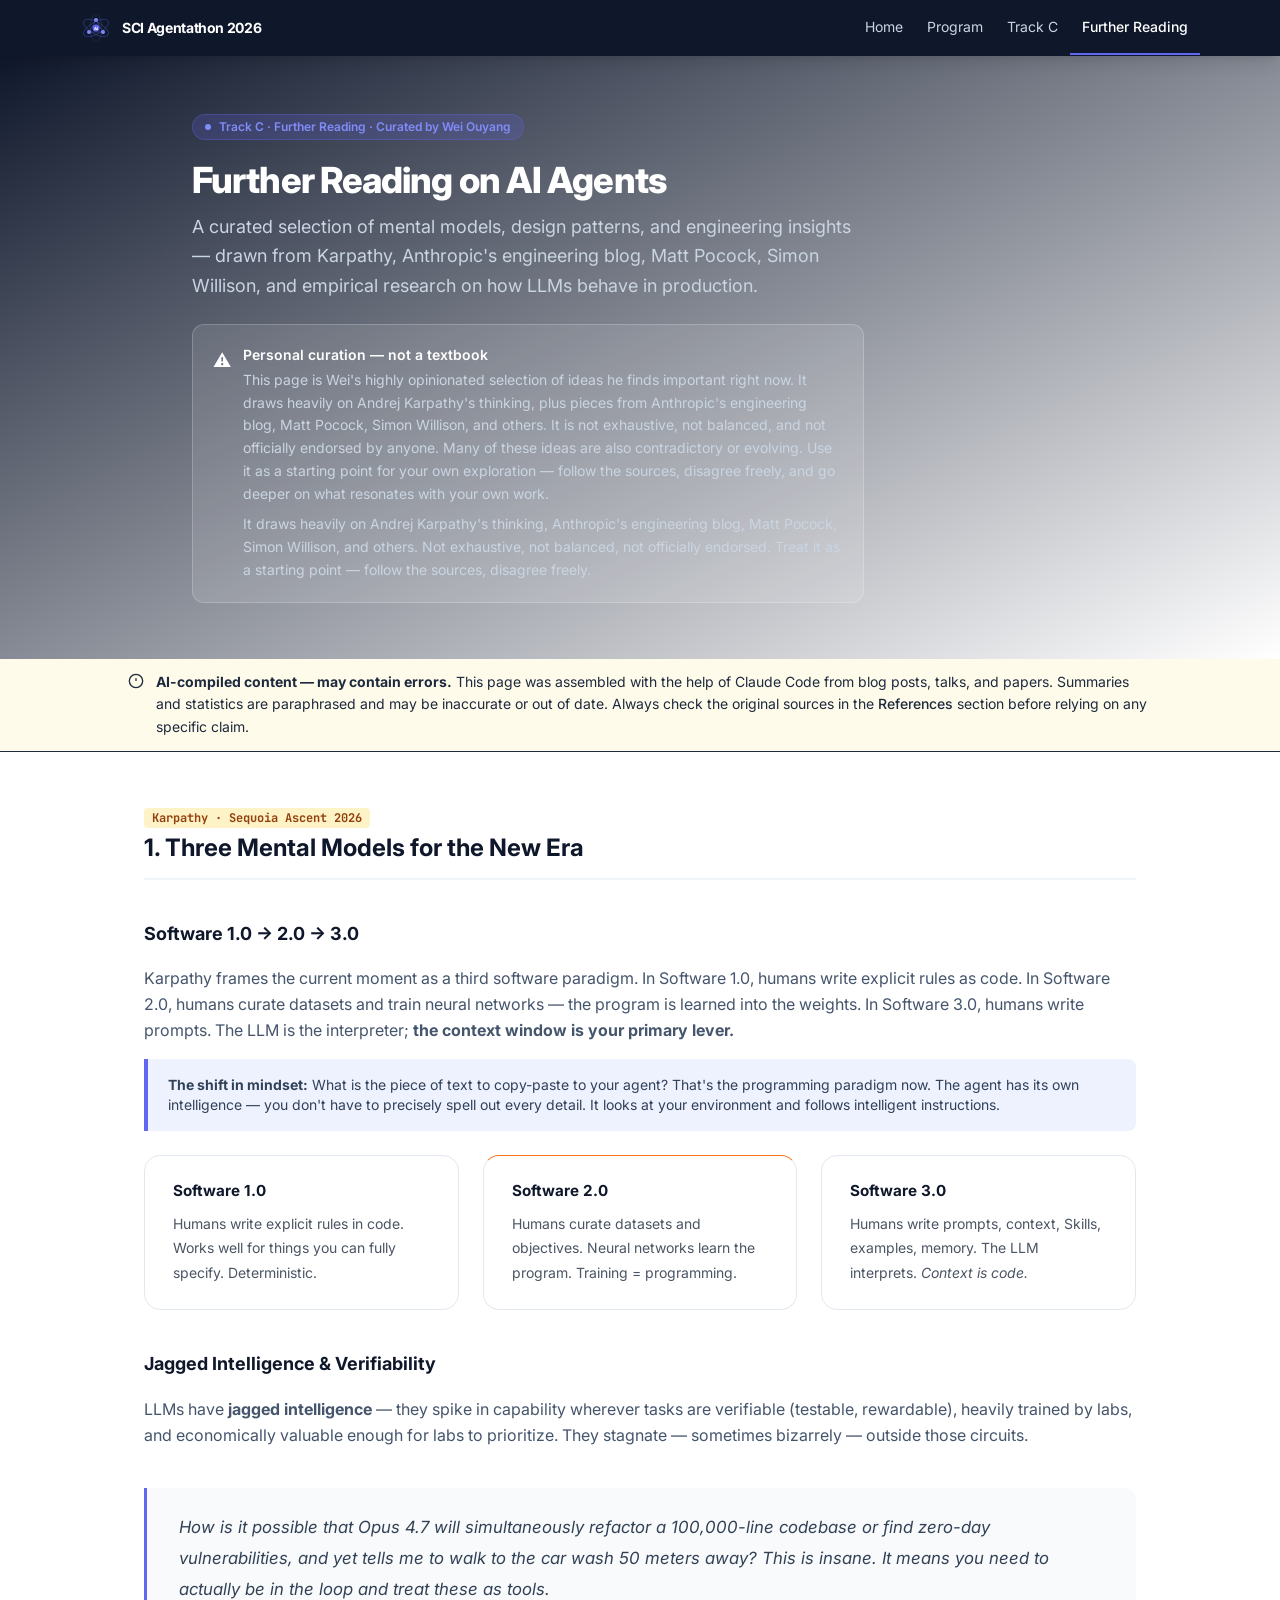
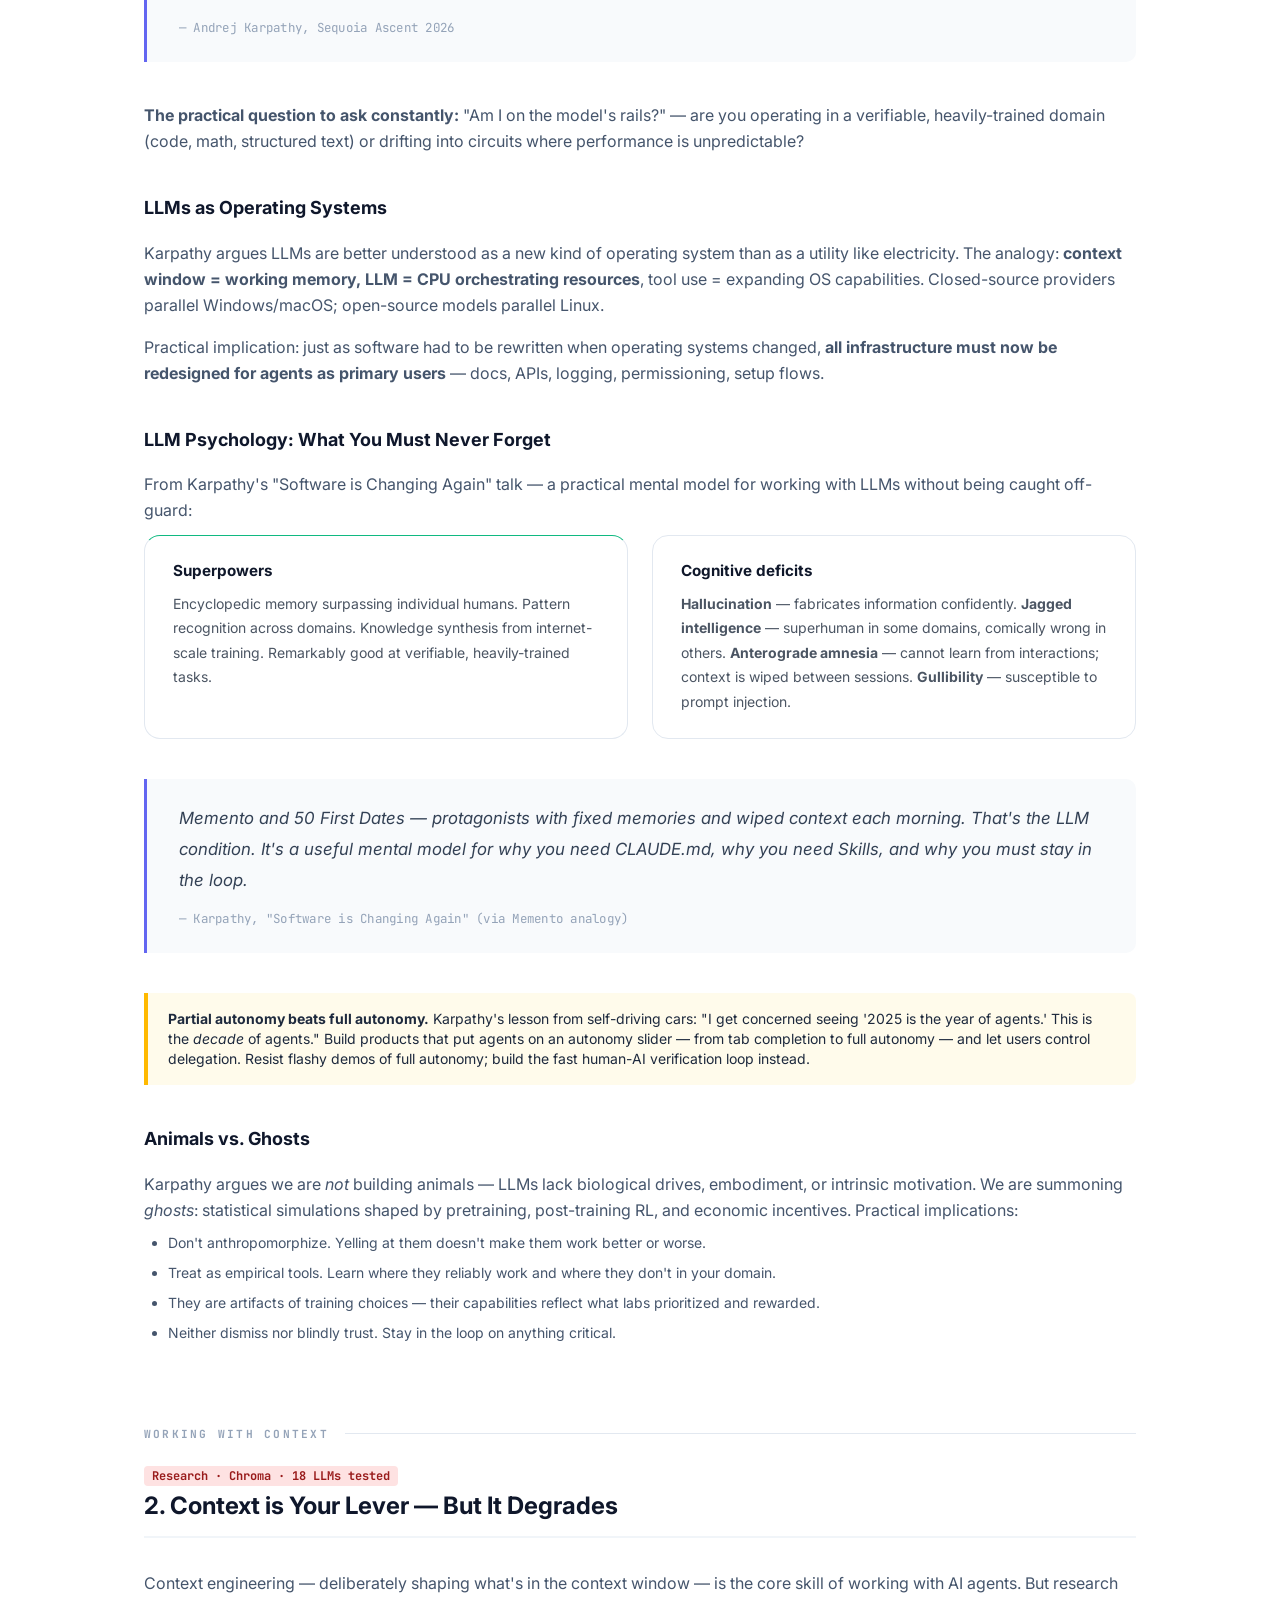
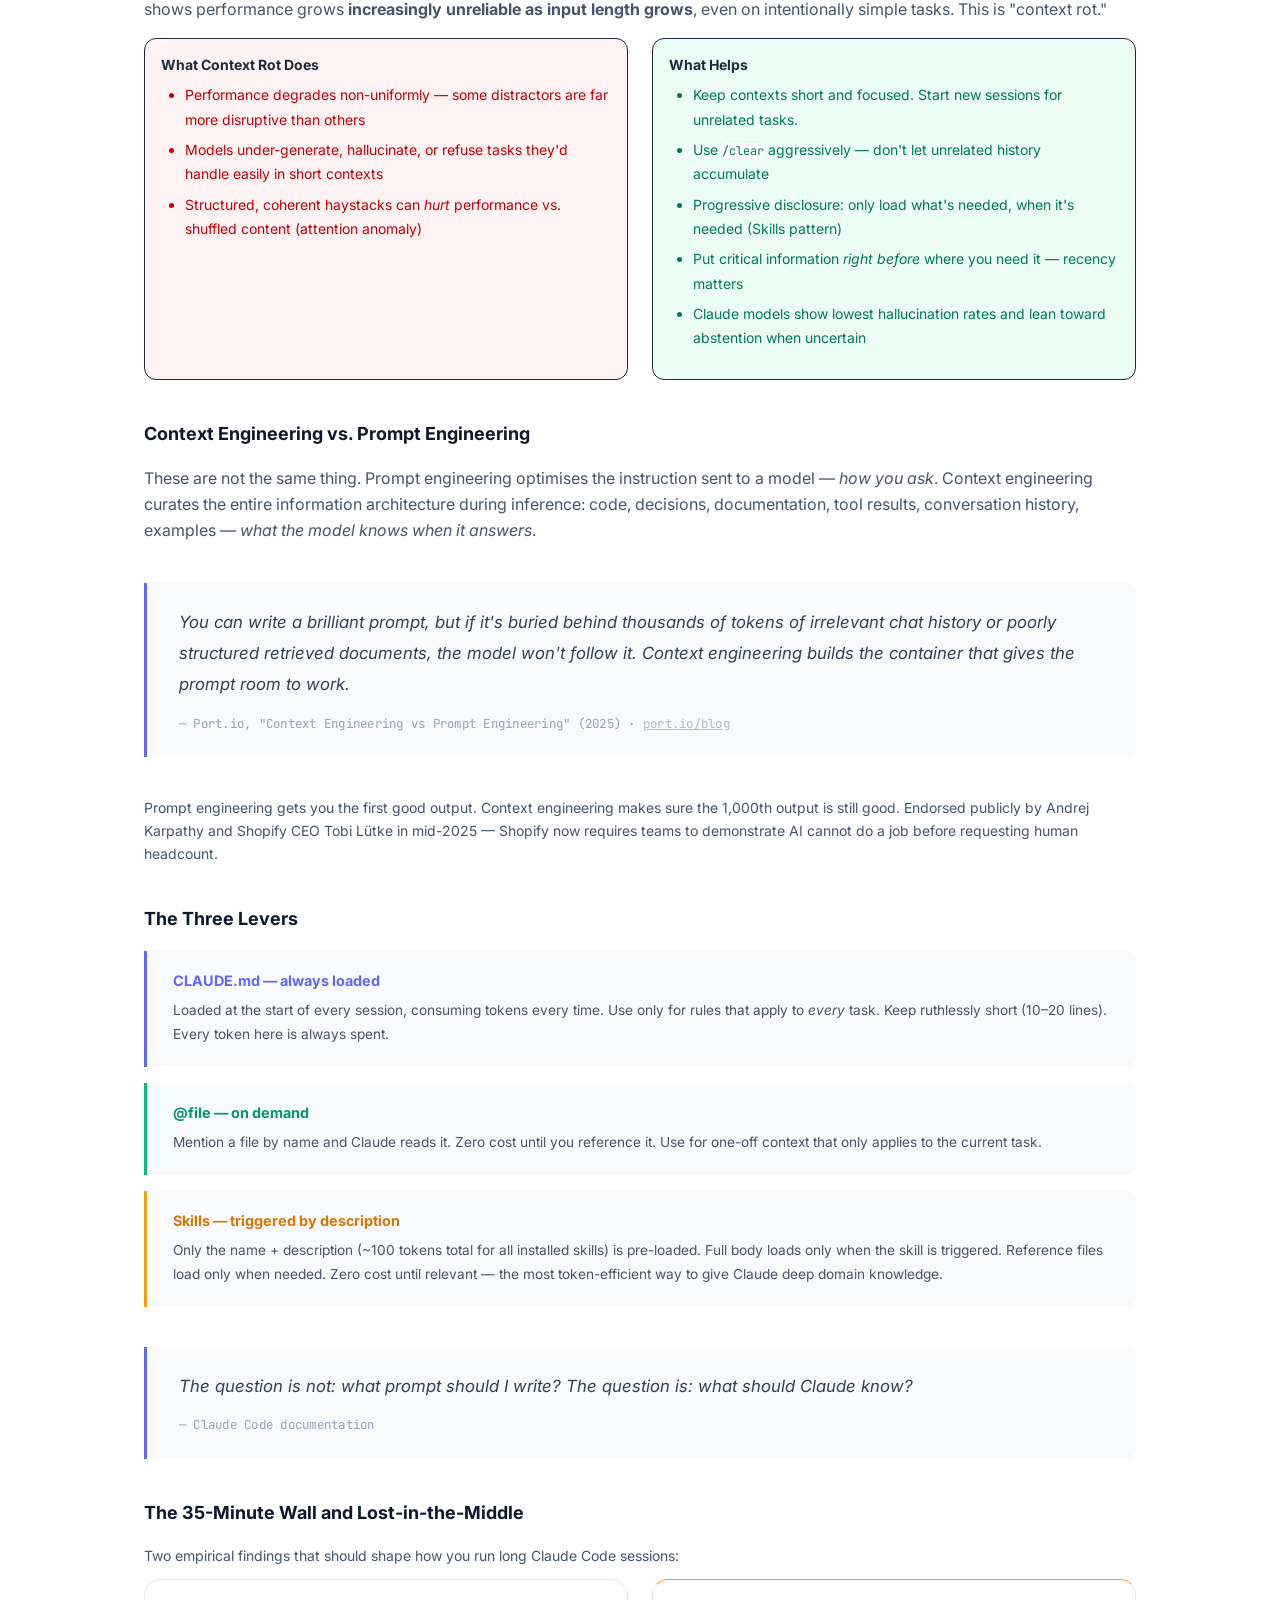
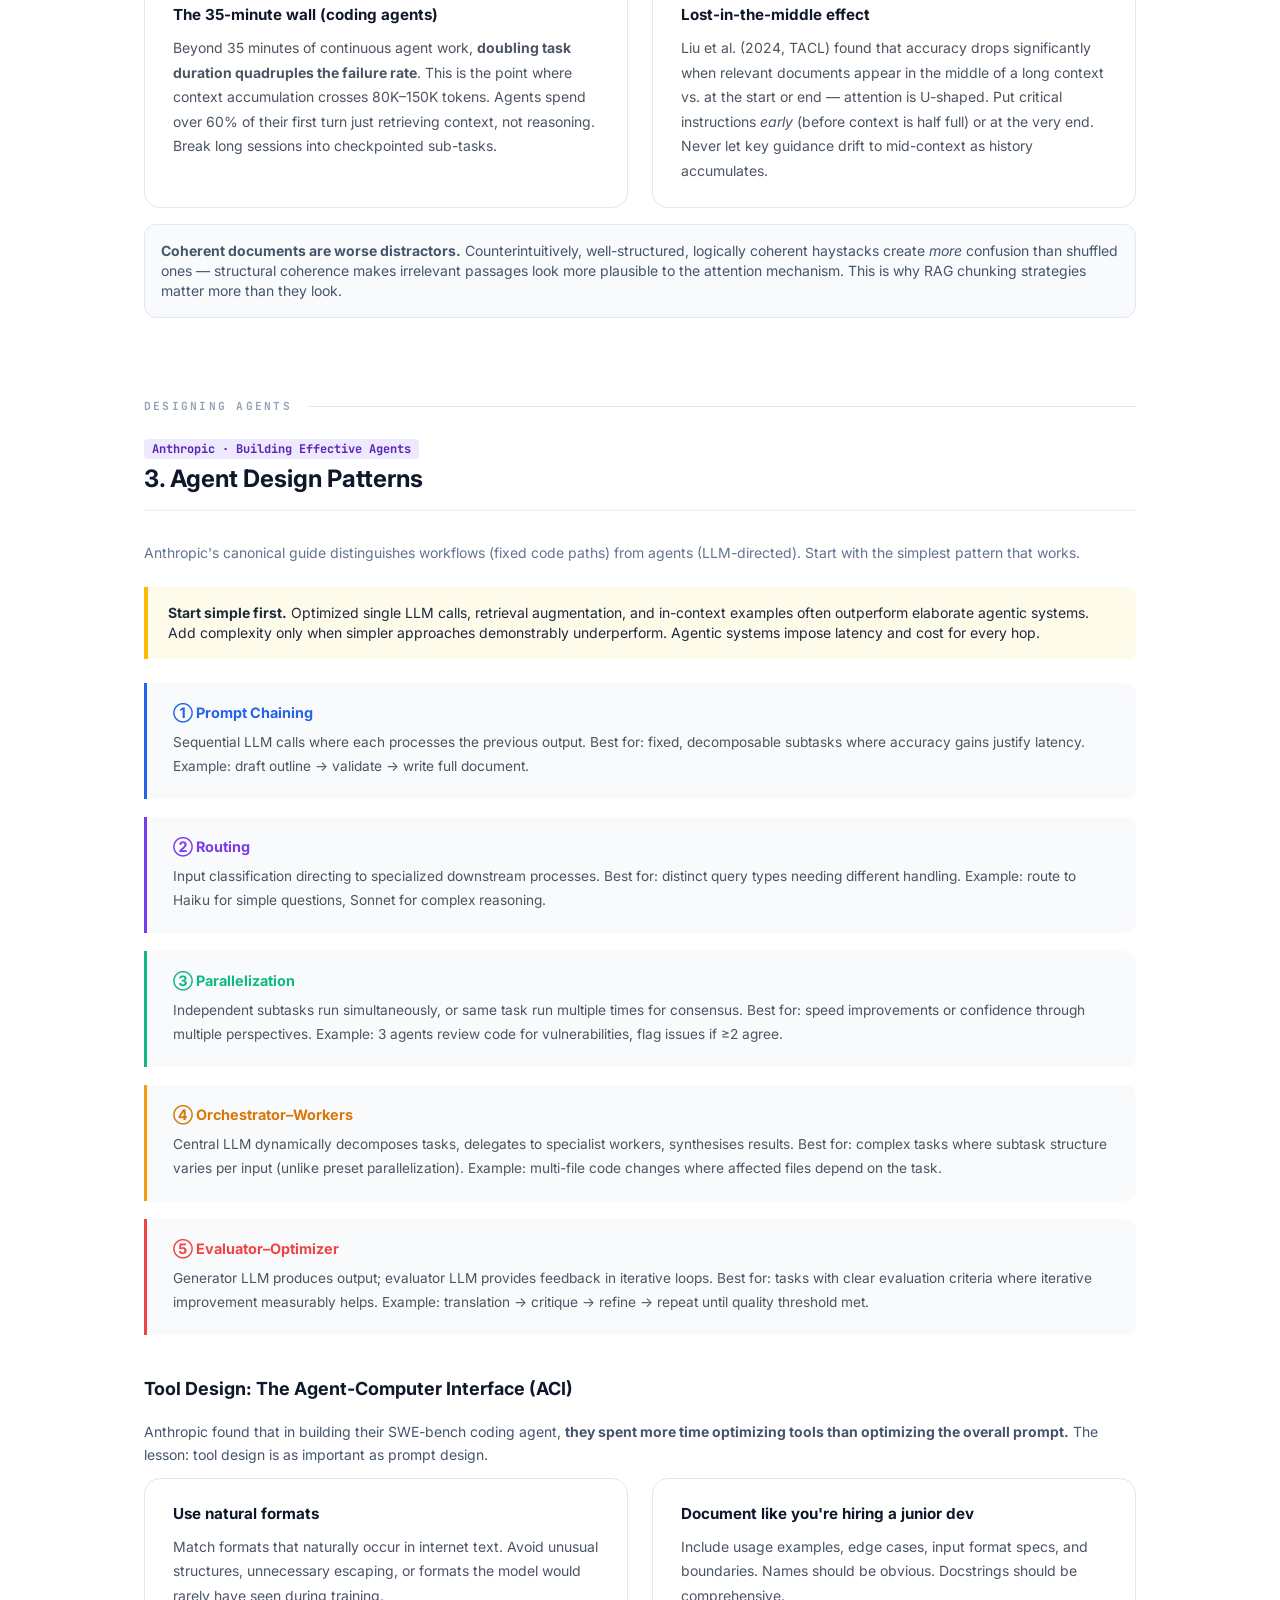
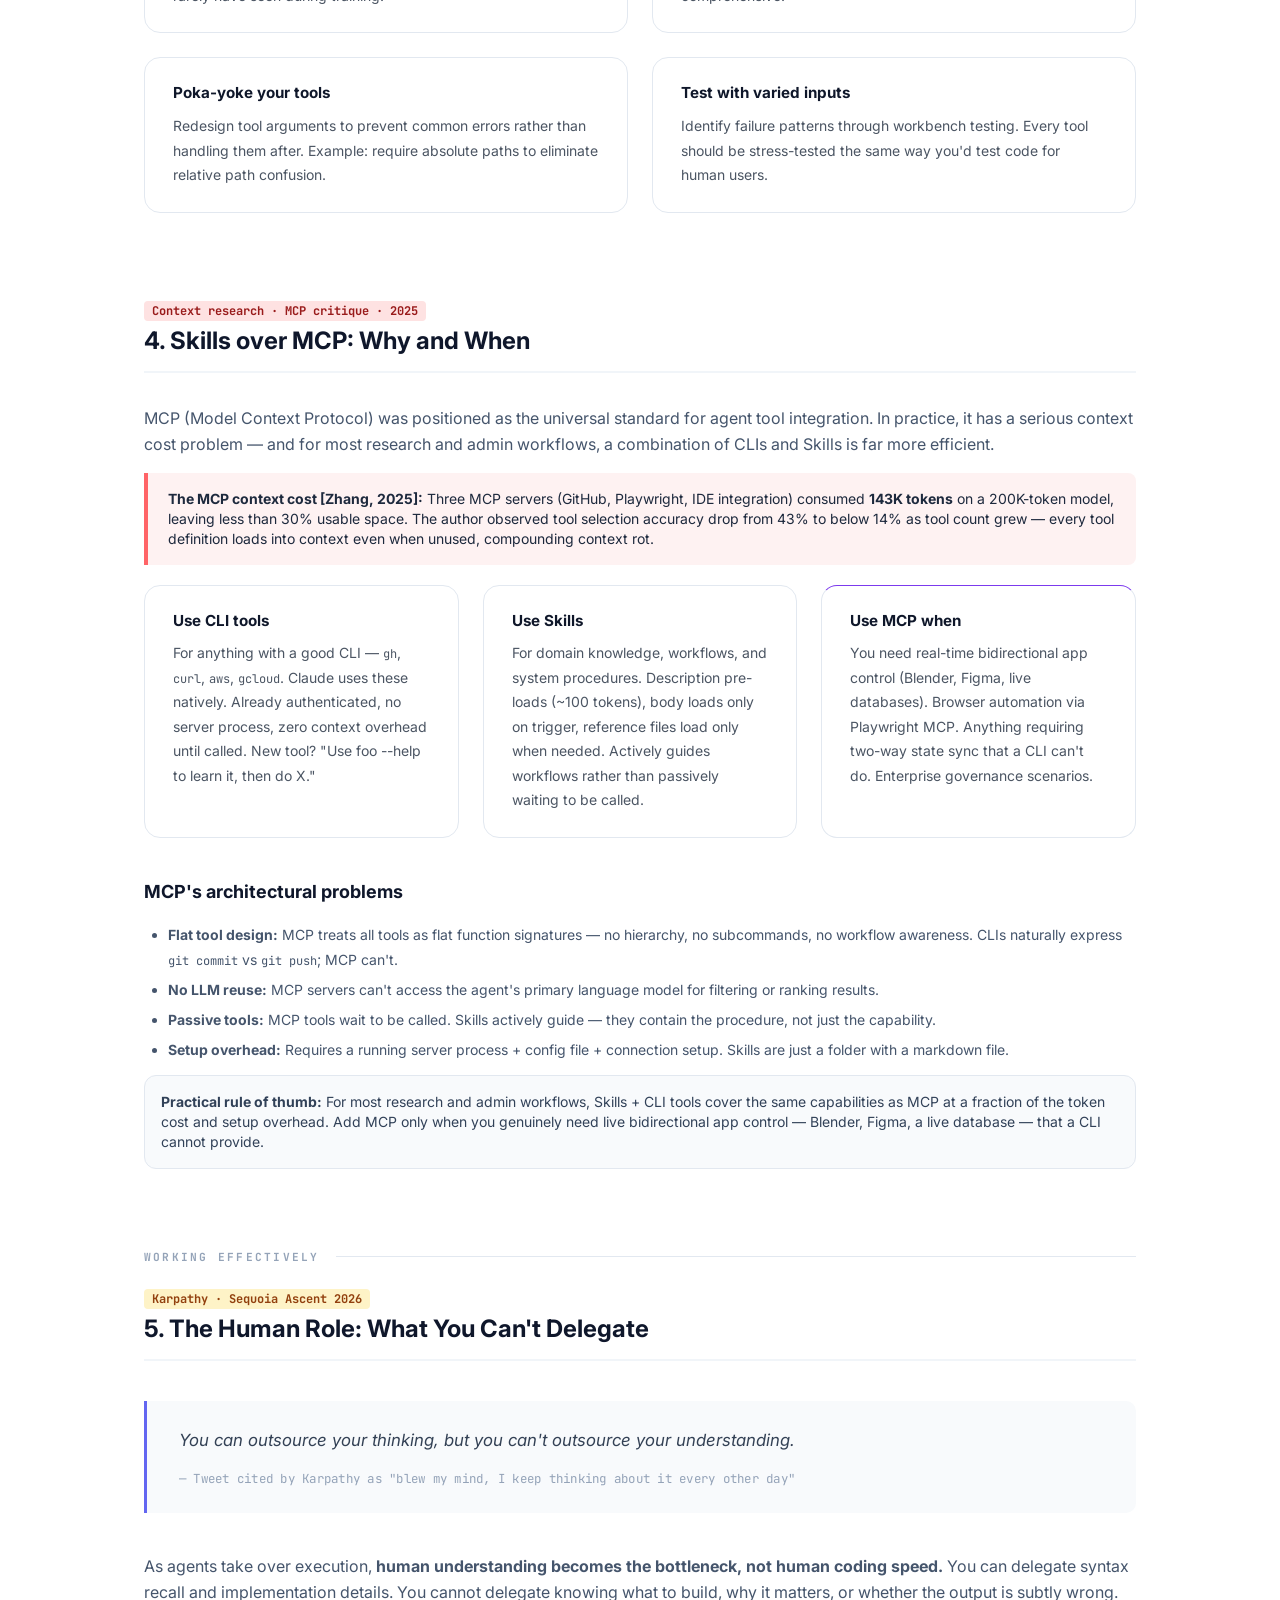
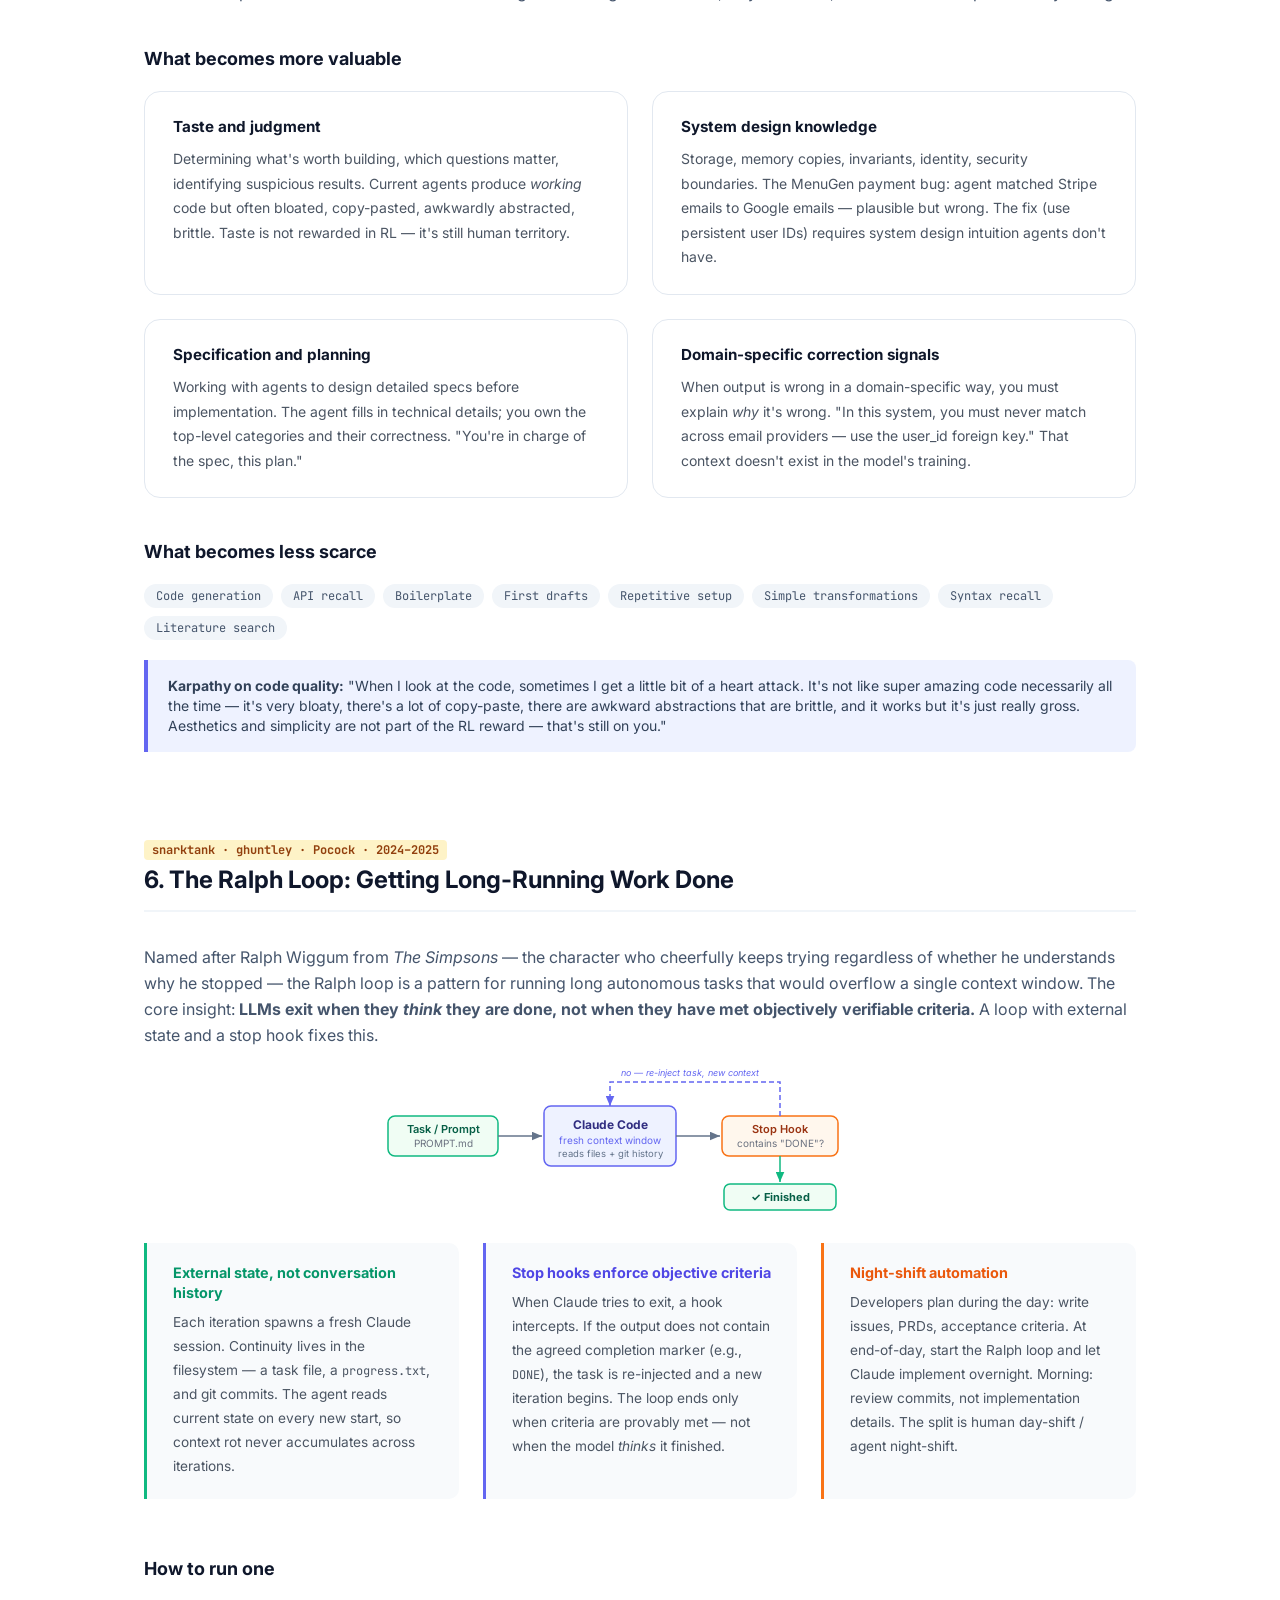
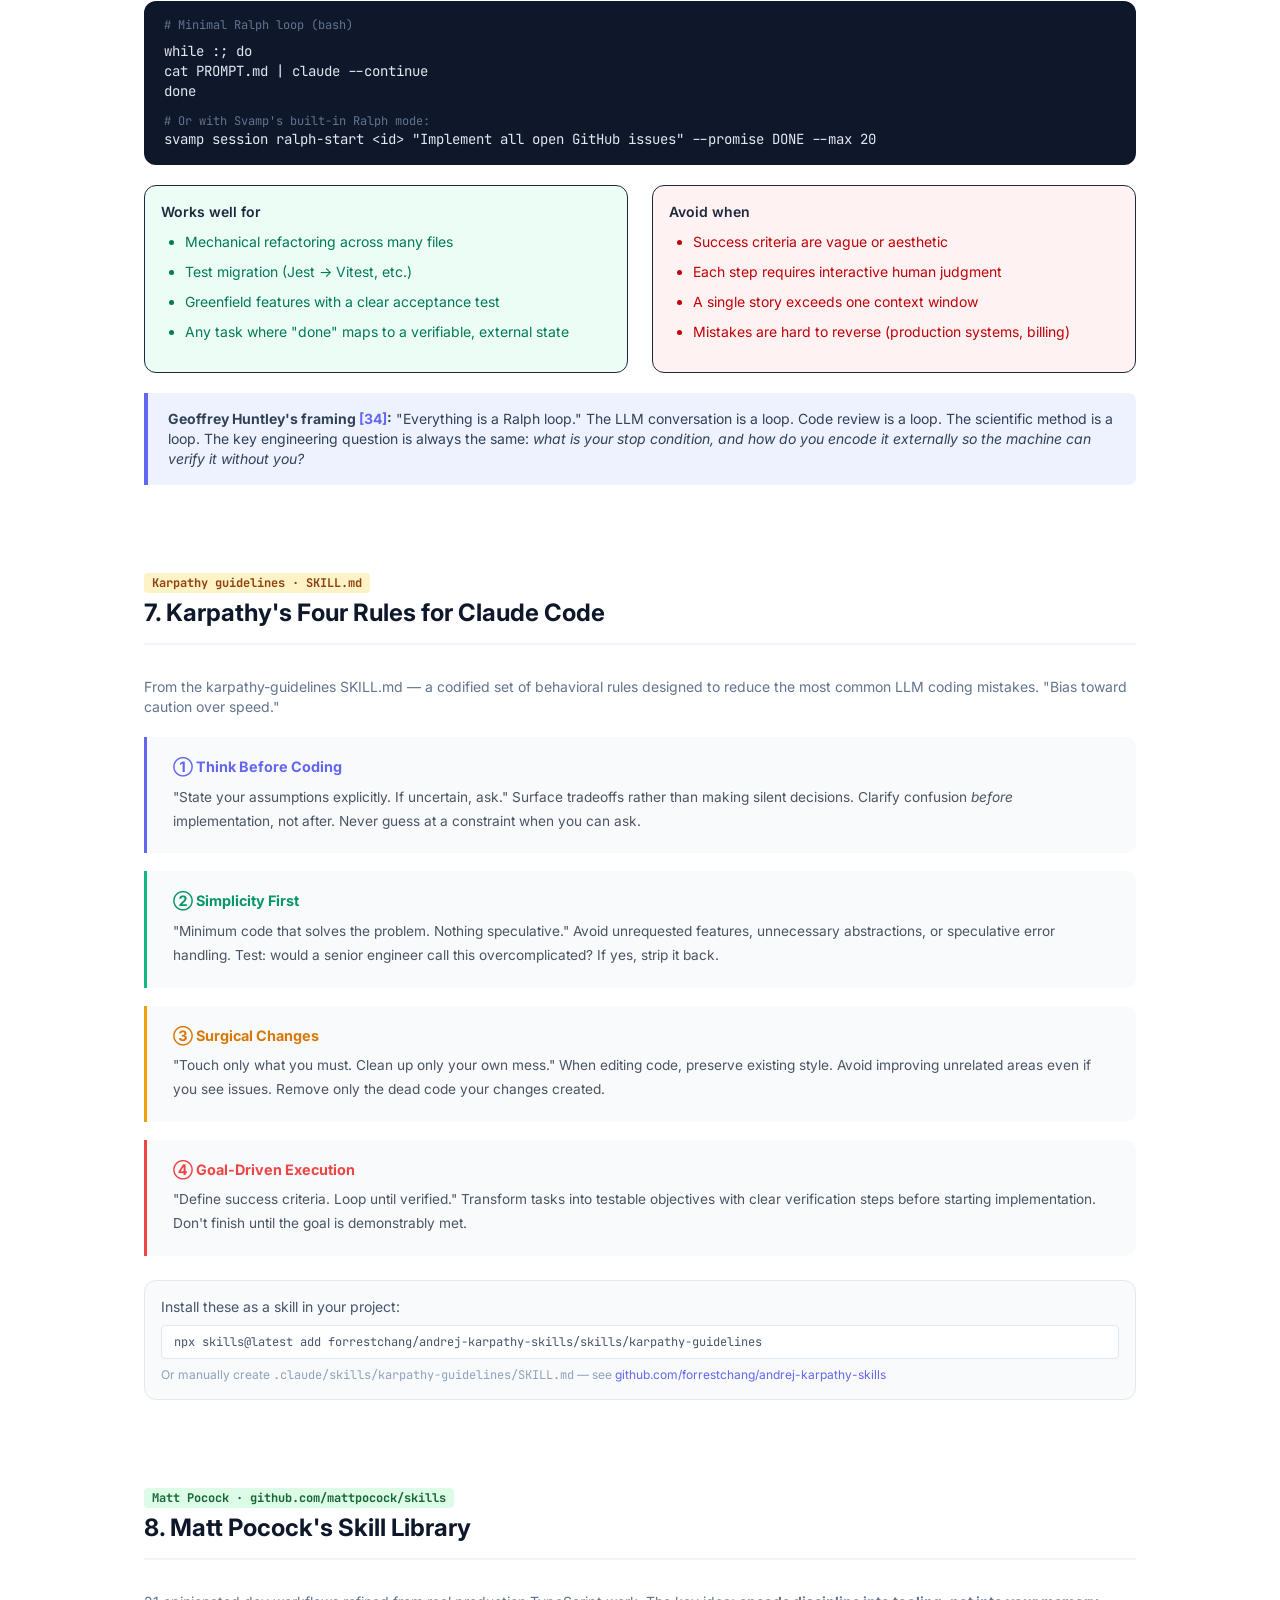
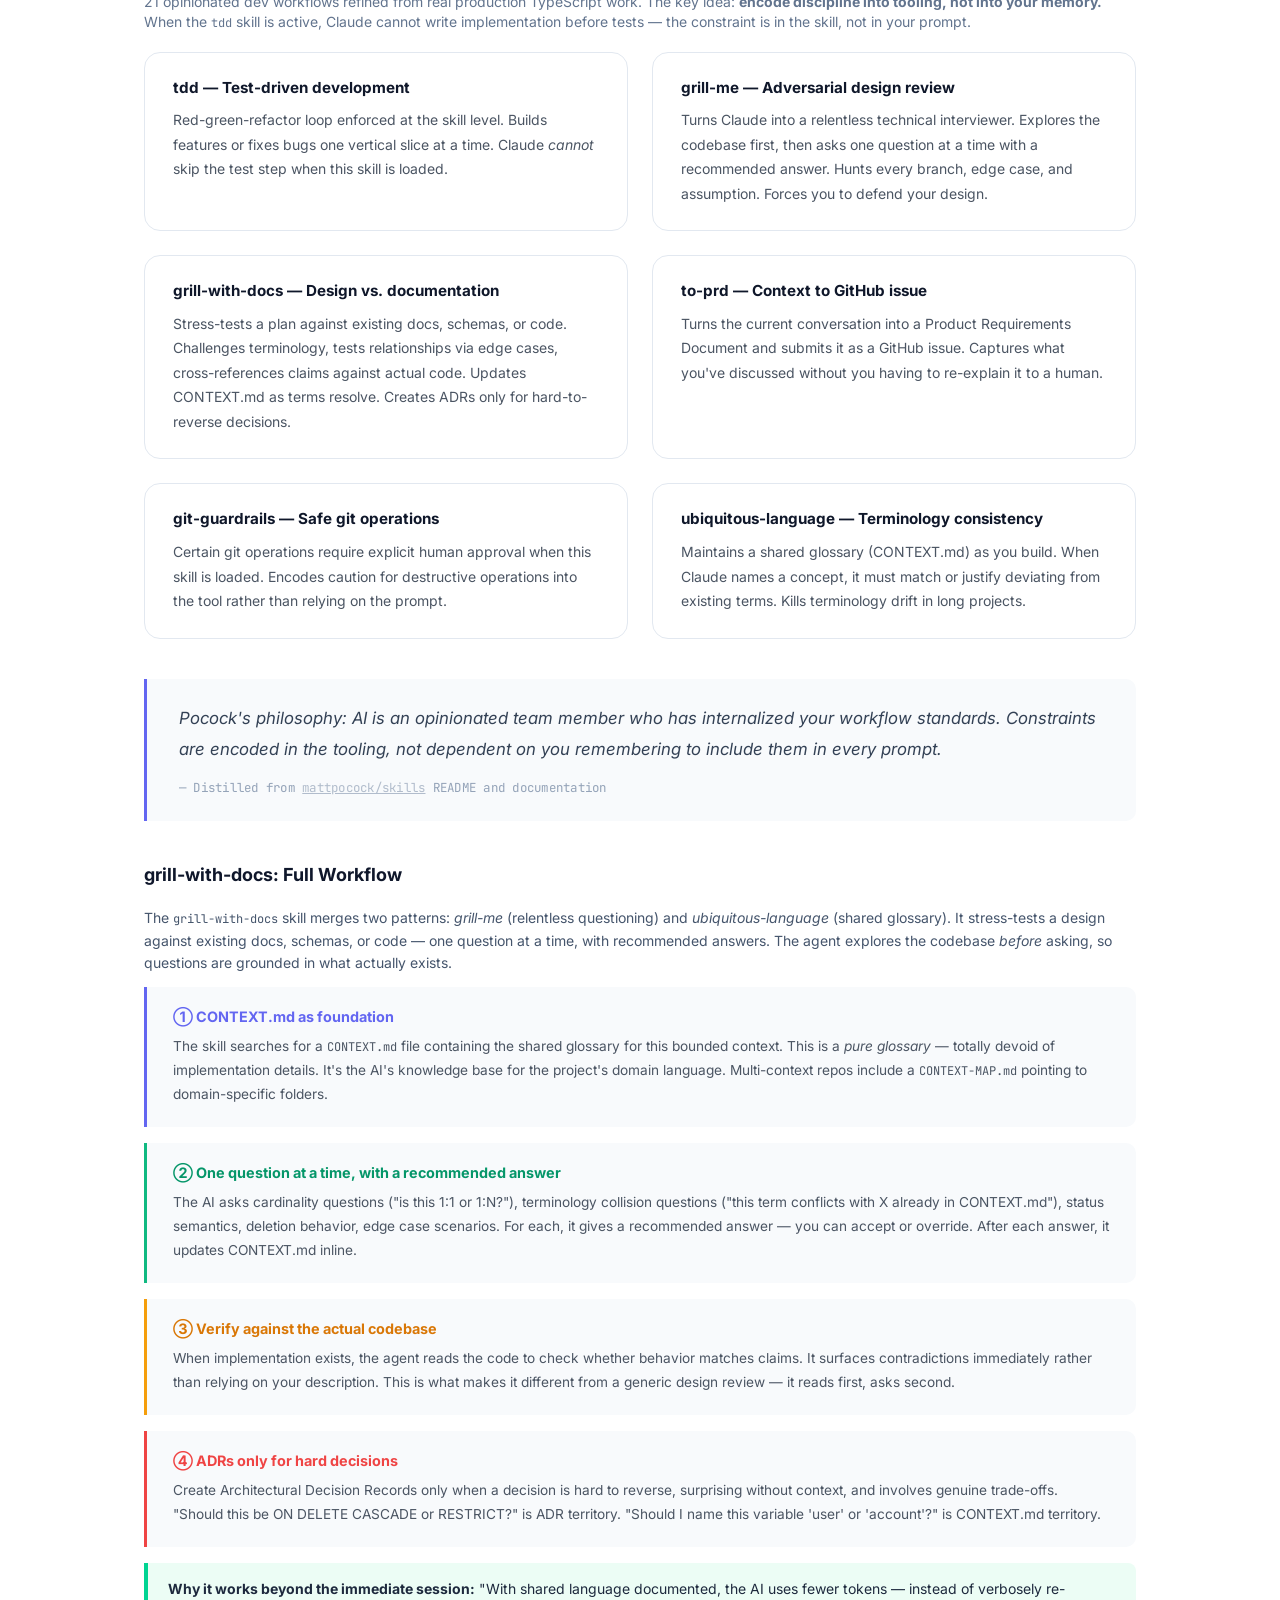
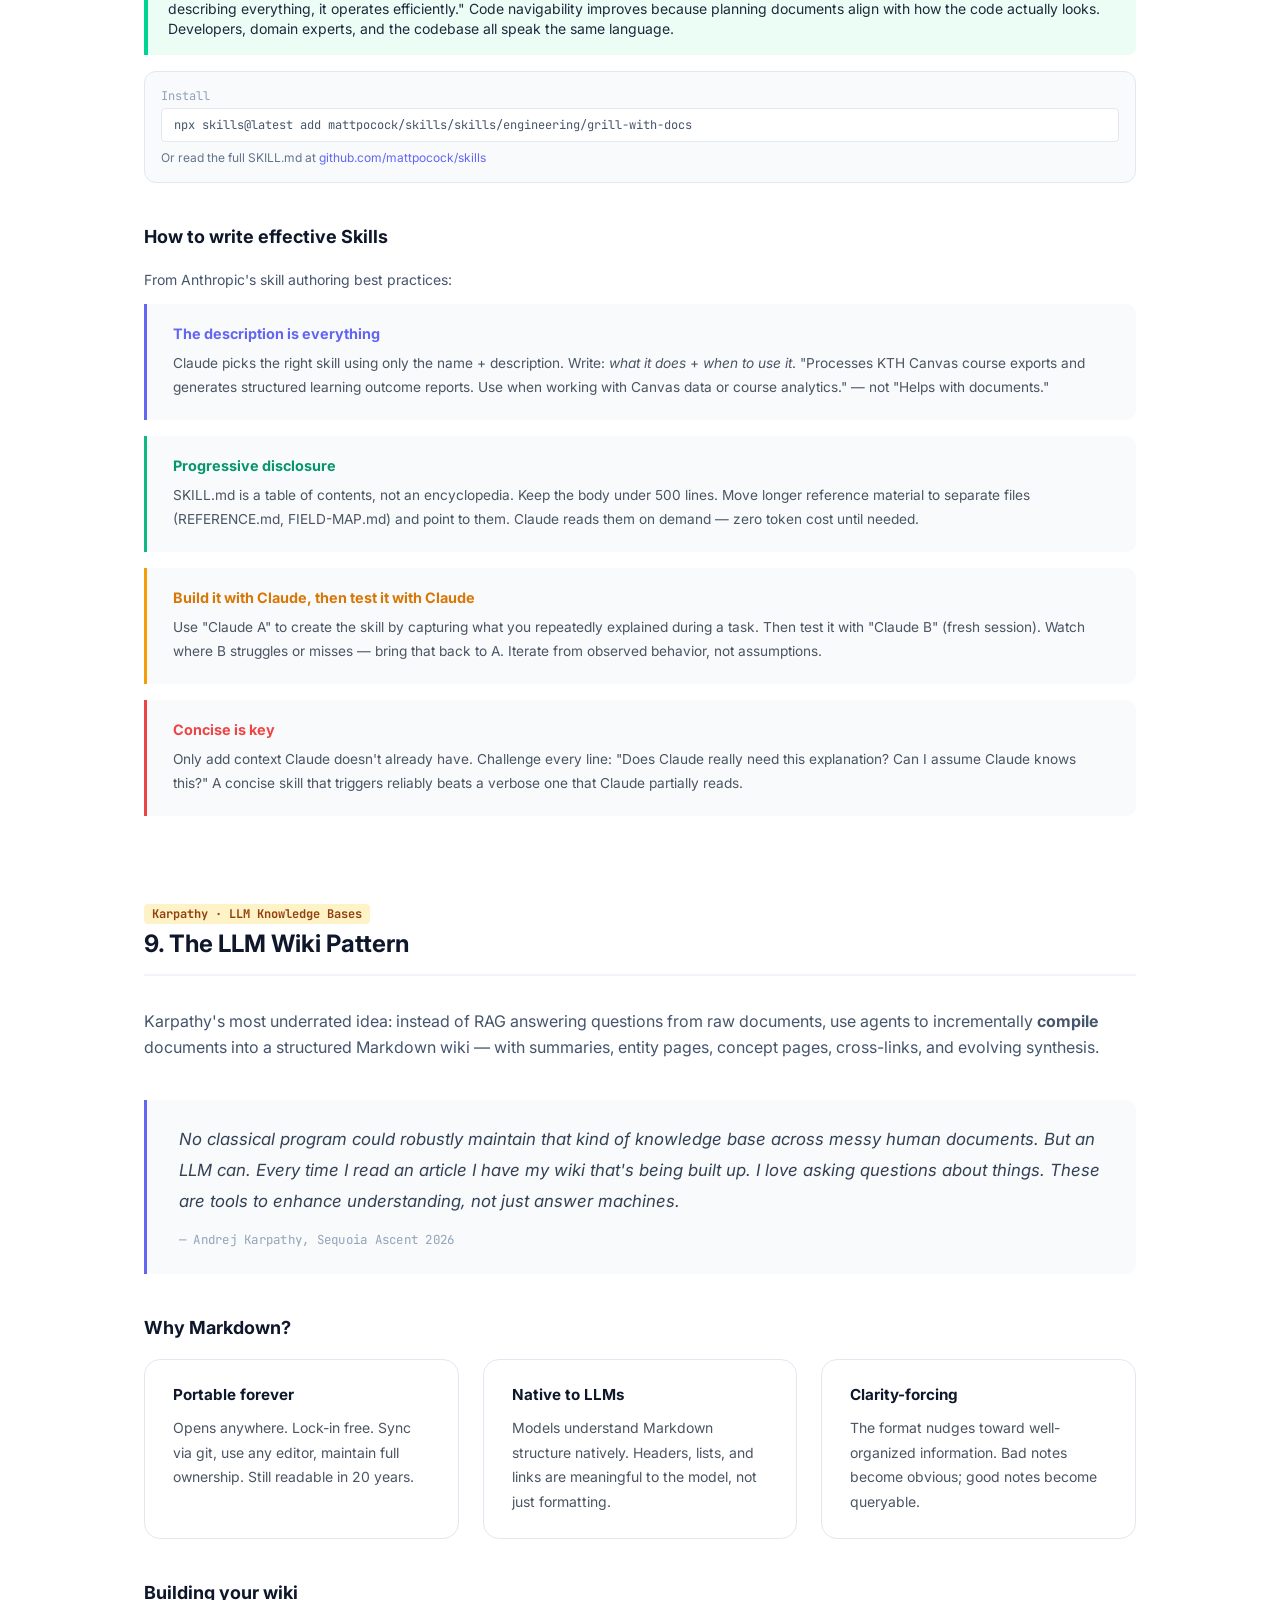
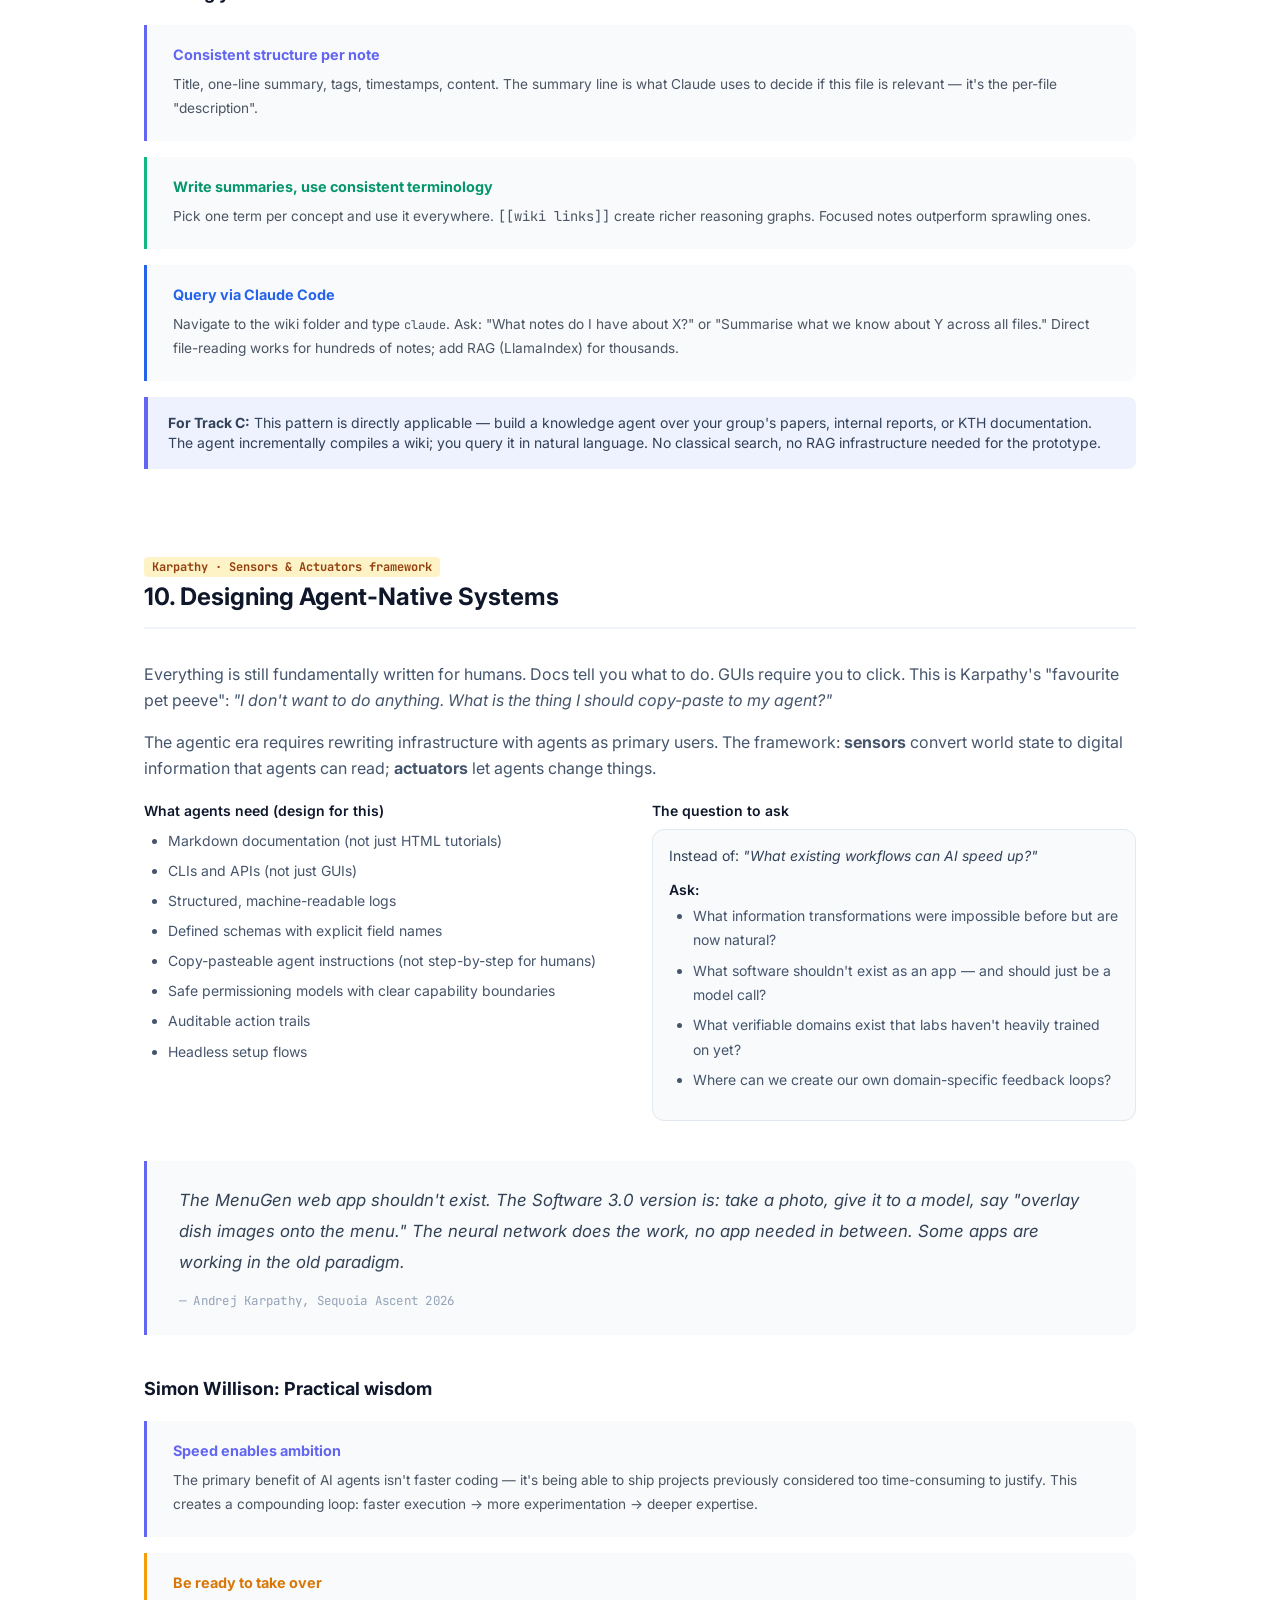
==== commit 39751257: "Add Ralph loop section; fix list styling and section numbering - New section 6: "The Ralph Loop: Get" ====
--- a/docs/advanced.html
+++ b/docs/advanced.html
@@ -241,15 +241,16 @@
         <a href="#agent-patterns" class="toc-link">3. Agent Patterns</a>
         <a href="#skills-vs-mcp" class="toc-link">4. Skills vs MCP</a>
         <a href="#human-role" class="toc-link">5. The Human Role</a>
-        <a href="#karpathy-rules" class="toc-link">6. Karpathy's 4 Rules</a>
-        <a href="#pocock-skills" class="toc-link">7. Matt Pocock's Skills</a>
-        <a href="#knowledge-base" class="toc-link">8. The Wiki Pattern</a>
-        <a href="#agent-native" class="toc-link">9. Agent-Native Design</a>
-        <a href="#trust-sandbox" class="toc-link">10. Trust &amp; Sandboxing</a>
-        <a href="#security" class="toc-link">11. Security: Lethal Trifecta</a>
-        <a href="#agentic-lessons" class="toc-link">12. Agentic Coding Lessons</a>
-        <a href="#html-output" class="toc-link">13. HTML as Output</a>
-        <a href="#anthropic-blog" class="toc-link">14. Anthropic Blog</a>
+        <a href="#ralph-loop" class="toc-link">6. The Ralph Loop</a>
+        <a href="#karpathy-rules" class="toc-link">7. Karpathy's 4 Rules</a>
+        <a href="#pocock-skills" class="toc-link">8. Matt Pocock's Skills</a>
+        <a href="#knowledge-base" class="toc-link">9. The Wiki Pattern</a>
+        <a href="#agent-native" class="toc-link">10. Agent-Native Design</a>
+        <a href="#trust-sandbox" class="toc-link">11. Trust &amp; Sandboxing</a>
+        <a href="#security" class="toc-link">12. Security: Lethal Trifecta</a>
+        <a href="#agentic-lessons" class="toc-link">13. Agentic Coding Lessons</a>
+        <a href="#html-output" class="toc-link">14. HTML as Output</a>
+        <a href="#anthropic-blog" class="toc-link">15. Anthropic Blog</a>
         <a href="#quotes" class="toc-link">Key Quotes</a>
         <a href="#sources" class="toc-link">Sources</a>
       </nav>
@@ -570,13 +571,116 @@
     </section>
 
     <!-- ─────────────────────────────────────
-         6. KARPATHY'S 4 RULES
+         6. THE RALPH LOOP
+    ───────────────────────────────────── -->
+    <section id="ralph-loop" class="section-anchor mb-14">
+      <div class="flex items-center gap-2 mb-1">
+        <span class="text-xs font-mono font-bold px-2 py-0.5 rounded" style="background:#fef3c7;color:#92400e">snarktank · ghuntley · Pocock · 2024–2025</span>
+      </div>
+      <h2 class="text-2xl font-bold text-slate-900 mb-4">6. The Ralph Loop: Getting Long-Running Work Done</h2>
+
+      <p class="text-slate-600 leading-relaxed mb-4">Named after Ralph Wiggum from <em>The Simpsons</em> — the character who cheerfully keeps trying regardless of whether he understands why he stopped — the Ralph loop is a pattern for running long autonomous tasks that would overflow a single context window. The core insight: <strong>LLMs exit when they <em>think</em> they are done, not when they have met objectively verifiable criteria.</strong> A loop with external state and a stop hook fixes this.</p>
+
+      <!-- Loop diagram -->
+      <div class="flex justify-center mb-6">
+        <svg width="520" height="155" viewBox="0 0 520 155" fill="none" xmlns="http://www.w3.org/2000/svg" class="max-w-full">
+          <defs>
+            <marker id="rl-arr" markerWidth="8" markerHeight="6" refX="7" refY="3" orient="auto">
+              <path d="M0 0 L7 3 L0 6 Z" fill="#64748b"/>
+            </marker>
+            <marker id="rl-arr-b" markerWidth="8" markerHeight="6" refX="7" refY="3" orient="auto">
+              <path d="M0 0 L7 3 L0 6 Z" fill="#6366f1"/>
+            </marker>
+            <marker id="rl-arr-g" markerWidth="8" markerHeight="6" refX="7" refY="3" orient="auto">
+              <path d="M0 0 L7 3 L0 6 Z" fill="#10b981"/>
+            </marker>
+          </defs>
+          <!-- Task box -->
+          <rect x="8" y="52" width="110" height="40" rx="7" fill="#f0fdf4" stroke="#10b981" stroke-width="1.5"/>
+          <text x="63" y="69" text-anchor="middle" font-family="Inter,sans-serif" font-size="11" font-weight="600" fill="#065f46">Task / Prompt</text>
+          <text x="63" y="83" text-anchor="middle" font-family="Inter,sans-serif" font-size="10" fill="#6b7280">PROMPT.md</text>
+          <!-- Arrow 1 -->
+          <line x1="118" y1="72" x2="162" y2="72" stroke="#64748b" stroke-width="1.5" marker-end="url(#rl-arr)"/>
+          <!-- Claude box -->
+          <rect x="164" y="42" width="132" height="60" rx="7" fill="#eef2ff" stroke="#6366f1" stroke-width="1.5"/>
+          <text x="230" y="65" text-anchor="middle" font-family="Inter,sans-serif" font-size="12" font-weight="700" fill="#312e81">Claude Code</text>
+          <text x="230" y="80" text-anchor="middle" font-family="Inter,sans-serif" font-size="10" fill="#6366f1">fresh context window</text>
+          <text x="230" y="93" text-anchor="middle" font-family="Inter,sans-serif" font-size="9.5" fill="#64748b">reads files + git history</text>
+          <!-- Arrow 2 -->
+          <line x1="296" y1="72" x2="340" y2="72" stroke="#64748b" stroke-width="1.5" marker-end="url(#rl-arr)"/>
+          <!-- Stop hook box -->
+          <rect x="342" y="52" width="116" height="40" rx="7" fill="#fff7ed" stroke="#f97316" stroke-width="1.5"/>
+          <text x="400" y="69" text-anchor="middle" font-family="Inter,sans-serif" font-size="11" font-weight="600" fill="#9a3412">Stop Hook</text>
+          <text x="400" y="83" text-anchor="middle" font-family="Inter,sans-serif" font-size="10" fill="#6b7280">contains "DONE"?</text>
+          <!-- Loop back path (if not done) -->
+          <path d="M400 52 L400 18 L230 18 L230 42" stroke="#6366f1" stroke-width="1.5" stroke-dasharray="5 3" fill="none" marker-end="url(#rl-arr-b)"/>
+          <text x="310" y="12" text-anchor="middle" font-family="Inter,sans-serif" font-size="9" fill="#6366f1" font-style="italic">no — re-inject task, new context</text>
+          <!-- Done path -->
+          <line x1="400" y1="92" x2="400" y2="118" stroke="#10b981" stroke-width="1.5" marker-end="url(#rl-arr-g)"/>
+          <rect x="344" y="120" width="112" height="26" rx="6" fill="#f0fdf4" stroke="#10b981" stroke-width="1.5"/>
+          <text x="400" y="137" text-anchor="middle" font-family="Inter,sans-serif" font-size="11" font-weight="700" fill="#065f46">✓ Finished</text>
+        </svg>
+      </div>
+
+      <div class="grid md:grid-cols-3 gap-4 mb-6">
+        <div class="pattern-box" style="border-left-color:#10b981">
+          <h4 style="color:#059669">External state, not conversation history</h4>
+          <p>Each iteration spawns a fresh Claude session. Continuity lives in the filesystem — a task file, a <code class="font-mono text-xs">progress.txt</code>, and git commits. The agent reads current state on every new start, so context rot never accumulates across iterations.</p>
+        </div>
+        <div class="pattern-box" style="border-left-color:#6366f1">
+          <h4 style="color:#4f46e5">Stop hooks enforce objective criteria</h4>
+          <p>When Claude tries to exit, a hook intercepts. If the output does not contain the agreed completion marker (e.g., <code class="font-mono text-xs">DONE</code>), the task is re-injected and a new iteration begins. The loop ends only when criteria are provably met — not when the model <em>thinks</em> it finished.</p>
+        </div>
+        <div class="pattern-box" style="border-left-color:#f97316">
+          <h4 style="color:#ea580c">Night-shift automation</h4>
+          <p>Developers plan during the day: write issues, PRDs, acceptance criteria. At end-of-day, start the Ralph loop and let Claude implement overnight. Morning: review commits, not implementation details. The split is human day-shift / agent night-shift.</p>
+        </div>
+      </div>
+
+      <h3 class="text-lg font-bold text-slate-900 mb-3">How to run one</h3>
+      <div class="bg-slate-900 text-slate-200 rounded-xl px-5 py-4 font-mono text-sm mb-5 overflow-x-auto">
+        <div class="text-slate-500 mb-2 text-xs"># Minimal Ralph loop (bash)</div>
+        <div><span class="text-emerald-400">while</span> <span class="text-yellow-300">:</span>; <span class="text-emerald-400">do</span></div>
+        <div class="pl-4"><span class="text-sky-300">cat</span> PROMPT.md | <span class="text-sky-300">claude</span> --continue</div>
+        <div><span class="text-emerald-400">done</span></div>
+        <div class="text-slate-500 mt-3 text-xs"># Or with Svamp's built-in Ralph mode:</div>
+        <div><span class="text-sky-300">svamp session ralph-start</span> &lt;id&gt; <span class="text-green-300">"Implement all open GitHub issues"</span> --promise <span class="text-amber-300">DONE</span> --max <span class="text-amber-300">20</span></div>
+      </div>
+
+      <div class="grid md:grid-cols-2 gap-4 mb-5">
+        <div class="bg-emerald-50 border border-emerald-200 rounded-xl p-4 text-sm">
+          <div class="font-semibold text-emerald-800 mb-2">Works well for</div>
+          <ul class="list-disc pl-4 text-emerald-700 space-y-1">
+            <li>Mechanical refactoring across many files</li>
+            <li>Test migration (Jest → Vitest, etc.)</li>
+            <li>Greenfield features with a clear acceptance test</li>
+            <li>Any task where "done" maps to a verifiable, external state</li>
+          </ul>
+        </div>
+        <div class="bg-red-50 border border-red-200 rounded-xl p-4 text-sm">
+          <div class="font-semibold text-red-800 mb-2">Avoid when</div>
+          <ul class="list-disc pl-4 text-red-700 space-y-1">
+            <li>Success criteria are vague or aesthetic</li>
+            <li>Each step requires interactive human judgment</li>
+            <li>A single story exceeds one context window</li>
+            <li>Mistakes are hard to reverse (production systems, billing)</li>
+          </ul>
+        </div>
+      </div>
+
+      <div class="bg-indigo-50 border-l-4 border-accent rounded-r-lg p-4 text-sm text-slate-700">
+        <strong>Geoffrey Huntley's framing <a href="https://ghuntley.com/loop/" target="_blank" class="underline text-accent">[34]</a>:</strong> "Everything is a Ralph loop." The LLM conversation is a loop. Code review is a loop. The scientific method is a loop. The key engineering question is always the same: <em>what is your stop condition, and how do you encode it externally so the machine can verify it without you?</em>
+      </div>
+    </section>
+
+    <!-- ─────────────────────────────────────
+         7. KARPATHY'S 4 RULES
     ───────────────────────────────────── -->
     <section id="karpathy-rules" class="section-anchor mb-14">
       <div class="flex items-center gap-2 mb-1">
         <span class="text-xs font-mono font-bold px-2 py-0.5 rounded tag-karpathy">Karpathy guidelines · SKILL.md</span>
       </div>
-      <h2 class="text-2xl font-bold text-slate-900 mb-2">6. Karpathy's Four Rules for Claude Code</h2>
+      <h2 class="text-2xl font-bold text-slate-900 mb-2">7. Karpathy's Four Rules for Claude Code</h2>
       <p class="text-slate-500 text-sm mb-5">From the karpathy-guidelines SKILL.md — a codified set of behavioral rules designed to reduce the most common LLM coding mistakes. "Bias toward caution over speed."</p>
 
       <div class="space-y-3 mb-6">
@@ -606,13 +710,13 @@
     </section>
 
     <!-- ─────────────────────────────────────
-         7. MATT POCOCK'S SKILLS
+         8. MATT POCOCK'S SKILLS
     ───────────────────────────────────── -->
     <section id="pocock-skills" class="section-anchor mb-14">
       <div class="flex items-center gap-2 mb-1">
         <span class="text-xs font-mono font-bold px-2 py-0.5 rounded tag-pocock">Matt Pocock · github.com/mattpocock/skills</span>
       </div>
-      <h2 class="text-2xl font-bold text-slate-900 mb-2">7. Matt Pocock's Skill Library</h2>
+      <h2 class="text-2xl font-bold text-slate-900 mb-2">8. Matt Pocock's Skill Library</h2>
       <p class="text-slate-500 text-sm mb-5">21 opinionated dev workflows refined from real production TypeScript work. The key idea: <strong>encode discipline into tooling, not into your memory.</strong> When the <code class="font-mono text-xs">tdd</code> skill is active, Claude cannot write implementation before tests — the constraint is in the skill, not in your prompt.</p>
 
       <div class="grid md:grid-cols-2 gap-4 mb-6">
@@ -705,7 +809,7 @@
       <div class="flex items-center gap-2 mb-1">
         <span class="text-xs font-mono font-bold px-2 py-0.5 rounded tag-karpathy">Karpathy · LLM Knowledge Bases</span>
       </div>
-      <h2 class="text-2xl font-bold text-slate-900 mb-4">8. The LLM Wiki Pattern</h2>
+      <h2 class="text-2xl font-bold text-slate-900 mb-4">9. The LLM Wiki Pattern</h2>
 
       <p class="text-slate-600 leading-relaxed mb-4">Karpathy's most underrated idea: instead of RAG answering questions from raw documents, use agents to incrementally <strong>compile</strong> documents into a structured Markdown wiki — with summaries, entity pages, concept pages, cross-links, and evolving synthesis.</p>
 
@@ -758,7 +862,7 @@
       <div class="flex items-center gap-2 mb-1">
         <span class="text-xs font-mono font-bold px-2 py-0.5 rounded tag-karpathy">Karpathy · Sensors &amp; Actuators framework</span>
       </div>
-      <h2 class="text-2xl font-bold text-slate-900 mb-4">9. Designing Agent-Native Systems</h2>
+      <h2 class="text-2xl font-bold text-slate-900 mb-4">10. Designing Agent-Native Systems</h2>
 
       <p class="text-slate-600 leading-relaxed mb-4">Everything is still fundamentally written for humans. Docs tell you what to do. GUIs require you to click. This is Karpathy's "favourite pet peeve": <em>"I don't want to do anything. What is the thing I should copy-paste to my agent?"</em></p>
 
@@ -823,7 +927,7 @@
       <div class="flex items-center gap-2 mb-1">
         <span class="text-xs font-mono font-bold px-2 py-0.5 rounded tag-research">Vercel · Anthropic · 2025–2026 trend</span>
       </div>
-      <h2 class="text-2xl font-bold text-slate-900 mb-2">10. Trust Escalation &amp; Sandboxing</h2>
+      <h2 class="text-2xl font-bold text-slate-900 mb-2">11. Trust Escalation &amp; Sandboxing</h2>
       <p class="text-slate-600 leading-relaxed mb-2">The field is moving in one consistent direction: <strong>give agents more autonomy, protect that autonomy with hard system boundaries rather than permission prompts.</strong> The design question is shifting from "what tools should the agent have?" to "what system-level boundaries keep the agent safe to run freely?"</p>
 
       <h3 class="text-lg font-bold text-slate-900 mb-3">Fewer tools, better agents</h3>
@@ -929,7 +1033,7 @@
       <div class="flex items-center gap-2 mb-1">
         <span class="text-xs font-mono font-bold px-2 py-0.5 rounded tag-research">Simon Willison · Agent Security</span>
       </div>
-      <h2 class="text-2xl font-bold text-slate-900 mb-4">11. The Lethal Trifecta: Agent Security</h2>
+      <h2 class="text-2xl font-bold text-slate-900 mb-4">12. The Lethal Trifecta: Agent Security</h2>
 
       <p class="text-slate-600 leading-relaxed mb-4">Simon Willison identified a critical security pattern: three capabilities, harmless individually, become a critical vulnerability when combined in one agent.</p>
 
@@ -1004,7 +1108,7 @@
       <div class="flex items-center gap-2 mb-1">
         <span class="text-xs font-mono font-bold px-2 py-0.5 rounded tag-research">dbreunig · Anthropic · Willison</span>
       </div>
-      <h2 class="text-2xl font-bold text-slate-900 mb-2">11. Ten Lessons for Agentic Coding</h2>
+      <h2 class="text-2xl font-bold text-slate-900 mb-2">13. Ten Lessons for Agentic Coding</h2>
       <p class="text-slate-500 text-sm mb-5">From dbreunig.com's "10 Lessons for Agentic Coding" and the official Claude Code best practices. Hard-won guidance from teams shipping production code with agents.</p>
 
       <div class="grid md:grid-cols-2 gap-3 mb-6">
@@ -1083,7 +1187,7 @@
       <div class="flex items-center gap-2 mb-1">
         <span class="text-xs font-mono font-bold px-2 py-0.5 rounded tag-anthropic">Thariq Shihipar · Anthropic · ~8M views</span>
       </div>
-      <h2 class="text-2xl font-bold text-slate-900 mb-2">13. HTML as Output — The Unreasonable Effectiveness</h2>
+      <h2 class="text-2xl font-bold text-slate-900 mb-2">14. HTML as Output — The Unreasonable Effectiveness</h2>
       <p class="text-slate-500 text-sm mb-5">Thariq Shihipar (Claude Code team at Anthropic) wrote a widely-shared post arguing that HTML has replaced Markdown as the better default output format for AI agents. Simon Willison experimented with it and agreed. This is a simple, practical shift with outsized impact for demos and presentations.</p>
 
       <div class="bg-indigo-50 border-l-4 border-accent rounded-r-lg p-5 mb-5 text-slate-700">
@@ -1139,7 +1243,7 @@
       <div class="flex items-center gap-2 mb-1">
         <span class="text-xs font-mono font-bold px-2 py-0.5 rounded tag-anthropic">Anthropic Engineering Blog · 2024–2026</span>
       </div>
-      <h2 class="text-2xl font-bold text-slate-900 mb-2">14. Anthropic Engineering Blog — Key Posts</h2>
+      <h2 class="text-2xl font-bold text-slate-900 mb-2">15. Anthropic Engineering Blog — Key Posts</h2>
       <p class="text-slate-500 text-sm mb-5">Wei's selection of the most practically useful posts from <a href="https://www.anthropic.com/engineering" target="_blank" class="text-accent">anthropic.com/engineering</a>. Each entry links to the original. Read them in order if you can — they build on each other.</p>
 
       <h3 class="text-lg font-bold text-slate-900 mb-3">Foundations</h3>
@@ -1320,6 +1424,9 @@
         <div class="ref-entry"><span class="ref-num">[31]</span><span>Anthropic. (2025, Oct). Beyond permission prompts: making Claude Code more secure and autonomous. <em>Anthropic Engineering Blog</em>. <a href="https://www.anthropic.com/engineering/claude-code-sandboxing" target="_blank" class="text-accent hover:underline">anthropic.com/engineering/claude-code-sandboxing</a></span></div>
         <div class="ref-entry"><span class="ref-num">[32]</span><span>Northflank Engineering. (2026). How to sandbox AI agents in 2026: Firecracker, gVisor and isolation strategies. <a href="https://northflank.com/blog/how-to-sandbox-ai-agents" target="_blank" class="text-accent hover:underline">northflank.com/blog</a></span></div>
         <div class="ref-entry"><span class="ref-num">[33]</span><span>Port.io. (2025). Context engineering vs prompt engineering. <a href="https://www.port.io/blog/context-engineering-vs-prompt-engineering" target="_blank" class="text-accent hover:underline">port.io/blog</a></span></div>
+        <div class="ref-entry"><span class="ref-num">[34]</span><span>Huntley, G. (2025). Everything is a Ralph Loop. <em>ghuntley.com</em>. <a href="https://ghuntley.com/loop/" target="_blank" class="text-accent hover:underline">ghuntley.com/loop</a></span></div>
+        <div class="ref-entry"><span class="ref-num">[35]</span><span>snarktank. (2024). ralph: Autonomous AI agent loop tool. <em>GitHub</em>. <a href="https://github.com/snarktank/ralph" target="_blank" class="text-accent hover:underline">github.com/snarktank/ralph</a></span></div>
+        <div class="ref-entry"><span class="ref-num">[36]</span><span>aihero.dev. (2025). Getting Started With Ralph. <a href="https://www.aihero.dev/getting-started-with-ralph" target="_blank" class="text-accent hover:underline">aihero.dev/getting-started-with-ralph</a></span></div>
       </div>
 
       <h3 class="text-base font-bold text-slate-700 uppercase tracking-wide mb-3" style="margin-top:2rem!important">Additional resources</h3>
@@ -1396,6 +1503,18 @@
           <h4>agent-browser (Vercel Labs)</h4>
           <p>Headless Playwright-based browser integration designed for Claude agents. Alternative to Playwright MCP with lower overhead. <span class="text-accent">github.com/vercel-labs</span></p>
         </a>
+        <a href="https://github.com/snarktank/ralph" target="_blank" class="insight-card hover:border-accent transition block no-underline">
+          <h4>snarktank/ralph — Autonomous Agent Loop</h4>
+          <p>The original Ralph loop tool: stop hook integration, completion marker detection, per-iteration fresh context. A small but instructive codebase. <span class="text-accent">github.com/snarktank/ralph</span></p>
+        </a>
+        <a href="https://ghuntley.com/loop/" target="_blank" class="insight-card hover:border-accent transition block no-underline">
+          <h4>Geoffrey Huntley — Everything is a Ralph Loop</h4>
+          <p>"The key engineering question is always the same: what is your stop condition, and how do you encode it externally?" The conceptual grounding for why loops beat one-shots. <span class="text-accent">ghuntley.com/loop</span></p>
+        </a>
+        <a href="https://www.aihero.dev/getting-started-with-ralph" target="_blank" class="insight-card hover:border-accent transition block no-underline">
+          <h4>Getting Started With Ralph (aihero.dev)</h4>
+          <p>Practical walkthrough: PROMPT.md structure, stop hook setup, task file patterns, how to debug iterations, and pitfalls to avoid. <span class="text-accent">aihero.dev</span></p>
+        </a>
       </div>
     </section>
 
--- a/docs/assets/style.css
+++ b/docs/assets/style.css
@@ -1,2 +1,92 @@
 /*! tailwindcss v4.2.2 | MIT License | https://tailwindcss.com */
-@layer properties{@supports (((-webkit-hyphens:none)) and (not (margin-trim:inline))) or ((-moz-orient:inline) and (not (color:rgb(from red r g b)))){*,:before,:after,::backdrop{--tw-rotate-x:initial;--tw-rotate-y:initial;--tw-rotate-z:initial;--tw-skew-x:initial;--tw-skew-y:initial;--tw-space-y-reverse:0;--tw-border-style:solid;--tw-gradient-position:initial;--tw-gradient-from:#0000;--tw-gradient-via:#0000;--tw-gradient-to:#0000;--tw-gradient-stops:initial;--tw-gradient-via-stops:initial;--tw-gradient-from-position:0%;--tw-gradient-via-position:50%;--tw-gradient-to-position:100%;--tw-leading:initial;--tw-font-weight:initial;--tw-tracking:initial;--tw-shadow:0 0 #0000;--tw-shadow-color:initial;--tw-shadow-alpha:100%;--tw-inset-shadow:0 0 #0000;--tw-inset-shadow-color:initial;--tw-inset-shadow-alpha:100%;--tw-ring-color:initial;--tw-ring-shadow:0 0 #0000;--tw-inset-ring-color:initial;--tw-inset-ring-shadow:0 0 #0000;--tw-ring-inset:initial;--tw-ring-offset-width:0px;--tw-ring-offset-color:#fff;--tw-ring-offset-shadow:0 0 #0000;--tw-blur:initial;--tw-brightness:initial;--tw-contrast:initial;--tw-grayscale:initial;--tw-hue-rotate:initial;--tw-invert:initial;--tw-opacity:initial;--tw-saturate:initial;--tw-sepia:initial;--tw-drop-shadow:initial;--tw-drop-shadow-color:initial;--tw-drop-shadow-alpha:100%;--tw-drop-shadow-size:initial;--tw-backdrop-blur:initial;--tw-backdrop-brightness:initial;--tw-backdrop-contrast:initial;--tw-backdrop-grayscale:initial;--tw-backdrop-hue-rotate:initial;--tw-backdrop-invert:initial;--tw-backdrop-opacity:initial;--tw-backdrop-saturate:initial;--tw-backdrop-sepia:initial;--tw-ease:initial;--tw-content:"";--tw-translate-x:0;--tw-translate-y:0;--tw-translate-z:0}}}@layer theme{:root,:host{--font-sans:"Inter", system-ui, sans-serif;--font-mono:"JetBrains Mono", monospace;--color-red-50:oklch(97.1% .013 17.38);--color-red-400:oklch(70.4% .191 22.216);--color-red-500:oklch(63.7% .237 25.331);--color-red-700:oklch(50.5% .213 27.518);--color-orange-50:oklch(98% .016 73.684);--color-orange-100:oklch(95.4% .038 75.164);--color-orange-200:oklch(90.1% .076 70.697);--color-orange-500:oklch(70.5% .213 47.604);--color-orange-700:oklch(55.3% .195 38.402);--color-amber-50:oklch(98.7% .022 95.277);--color-amber-100:oklch(96.2% .059 95.617);--color-amber-400:oklch(82.8% .189 84.429);--color-amber-700:oklch(55.5% .163 48.998);--color-emerald-50:oklch(97.9% .021 166.113);--color-emerald-100:oklch(95% .052 163.051);--color-emerald-400:oklch(76.5% .177 163.223);--color-emerald-500:oklch(69.6% .17 162.48);--color-emerald-600:oklch(59.6% .145 163.225);--color-emerald-700:oklch(50.8% .118 165.612);--color-blue-100:oklch(93.2% .032 255.585);--color-blue-200:oklch(88.2% .059 254.128);--color-blue-700:oklch(48.8% .243 264.376);--color-blue-800:oklch(42.4% .199 265.638);--color-indigo-50:oklch(96.2% .018 272.314);--color-indigo-100:oklch(93% .034 272.788);--color-indigo-200:oklch(87% .065 274.039);--color-indigo-300:oklch(78.5% .115 274.713);--color-violet-500:oklch(60.6% .25 292.717);--color-purple-50:oklch(97.7% .014 308.299);--color-purple-100:oklch(94.6% .033 307.174);--color-purple-400:oklch(71.4% .203 305.504);--color-purple-600:oklch(55.8% .288 302.321);--color-purple-700:oklch(49.6% .265 301.924);--color-slate-50:oklch(98.4% .003 247.858);--color-slate-100:oklch(96.8% .007 247.896);--color-slate-200:oklch(92.9% .013 255.508);--color-slate-300:oklch(86.9% .022 252.894);--color-slate-400:oklch(70.4% .04 256.788);--color-slate-500:oklch(55.4% .046 257.417);--color-slate-600:oklch(44.6% .043 257.281);--color-slate-700:oklch(37.2% .044 257.287);--color-slate-800:oklch(27.9% .041 260.031);--color-slate-900:oklch(20.8% .042 265.755);--color-white:#fff;--spacing:.25rem;--container-md:28rem;--container-lg:32rem;--container-xl:36rem;--container-2xl:42rem;--container-3xl:48rem;--container-4xl:56rem;--container-5xl:64rem;--container-6xl:72rem;--text-xs:.75rem;--text-xs--line-height:calc(1 / .75);--text-sm:.875rem;--text-sm--line-height:calc(1.25 / .875);--text-base:1rem;--text-base--line-height:calc(1.5 / 1);--text-lg:1.125rem;--text-lg--line-height:calc(1.75 / 1.125);--text-xl:1.25rem;--text-xl--line-height:calc(1.75 / 1.25);--text-2xl:1.5rem;--text-2xl--line-height:calc(2 / 1.5);--text-3xl:1.875rem;--text-3xl--line-height:calc(2.25 / 1.875);--text-4xl:2.25rem;--text-4xl--line-height:calc(2.5 / 2.25);--text-5xl:3rem;--text-5xl--line-height:1;--font-weight-light:300;--font-weight-medium:500;--font-weight-semibold:600;--font-weight-bold:700;--font-weight-extrabold:800;--tracking-tight:-.025em;--tracking-wide:.025em;--leading-relaxed:1.625;--radius-lg:.5rem;--radius-xl:.75rem;--radius-2xl:1rem;--ease-in-out:cubic-bezier(.4, 0, .2, 1);--animate-pulse:pulse 2s cubic-bezier(.4, 0, .6, 1) infinite;--default-transition-duration:.15s;--default-transition-timing-function:cubic-bezier(.4, 0, .2, 1);--default-font-family:var(--font-sans);--default-mono-font-family:var(--font-mono);--color-kth:#004791;--color-kth-light:#2563eb;--color-kth-dark:#036;--color-accent:#6366f1;--color-accent-light:#818cf8;--color-accent-dark:#4f46e5;--color-fire:#f97316}}@layer base{*,:after,:before,::backdrop{box-sizing:border-box;border:0 solid;margin:0;padding:0}::file-selector-button{box-sizing:border-box;border:0 solid;margin:0;padding:0}html,:host{-webkit-text-size-adjust:100%;tab-size:4;line-height:1.5;font-family:var(--default-font-family,ui-sans-serif, system-ui, sans-serif, "Apple Color Emoji", "Segoe UI Emoji", "Segoe UI Symbol", "Noto Color Emoji");font-feature-settings:var(--default-font-feature-settings,normal);font-variation-settings:var(--default-font-variation-settings,normal);-webkit-tap-highlight-color:transparent}hr{height:0;color:inherit;border-top-width:1px}abbr:where([title]){-webkit-text-decoration:underline dotted;text-decoration:underline dotted}h1,h2,h3,h4,h5,h6{font-size:inherit;font-weight:inherit}a{color:inherit;-webkit-text-decoration:inherit;-webkit-text-decoration:inherit;-webkit-text-decoration:inherit;text-decoration:inherit}b,strong{font-weight:bolder}code,kbd,samp,pre{font-family:var(--default-mono-font-family,ui-monospace, SFMono-Regular, Menlo, Monaco, Consolas, "Liberation Mono", "Courier New", monospace);font-feature-settings:var(--default-mono-font-feature-settings,normal);font-variation-settings:var(--default-mono-font-variation-settings,normal);font-size:1em}small{font-size:80%}sub,sup{vertical-align:baseline;font-size:75%;line-height:0;position:relative}sub{bottom:-.25em}sup{top:-.5em}table{text-indent:0;border-color:inherit;border-collapse:collapse}:-moz-focusring{outline:auto}progress{vertical-align:baseline}summary{display:list-item}ol,ul,menu{list-style:none}img,svg,video,canvas,audio,iframe,embed,object{vertical-align:middle;display:block}img,video{max-width:100%;height:auto}button,input,select,optgroup,textarea{font:inherit;font-feature-settings:inherit;font-variation-settings:inherit;letter-spacing:inherit;color:inherit;opacity:1;background-color:#0000;border-radius:0}::file-selector-button{font:inherit;font-feature-settings:inherit;font-variation-settings:inherit;letter-spacing:inherit;color:inherit;opacity:1;background-color:#0000;border-radius:0}:where(select:is([multiple],[size])) optgroup{font-weight:bolder}:where(select:is([multiple],[size])) optgroup option{padding-inline-start:20px}::file-selector-button{margin-inline-end:4px}::placeholder{opacity:1}@supports (not ((-webkit-appearance:-apple-pay-button))) or (contain-intrinsic-size:1px){::placeholder{color:currentColor}@supports (color:color-mix(in lab, red, red)){::placeholder{color:color-mix(in oklab, currentcolor 50%, transparent)}}}textarea{resize:vertical}::-webkit-search-decoration{-webkit-appearance:none}::-webkit-date-and-time-value{min-height:1lh;text-align:inherit}::-webkit-datetime-edit{display:inline-flex}::-webkit-datetime-edit-fields-wrapper{padding:0}::-webkit-datetime-edit{padding-block:0}::-webkit-datetime-edit-year-field{padding-block:0}::-webkit-datetime-edit-month-field{padding-block:0}::-webkit-datetime-edit-day-field{padding-block:0}::-webkit-datetime-edit-hour-field{padding-block:0}::-webkit-datetime-edit-minute-field{padding-block:0}::-webkit-datetime-edit-second-field{padding-block:0}::-webkit-datetime-edit-millisecond-field{padding-block:0}::-webkit-datetime-edit-meridiem-field{padding-block:0}::-webkit-calendar-picker-indicator{line-height:1}:-moz-ui-invalid{box-shadow:none}button,input:where([type=button],[type=reset],[type=submit]){appearance:button}::file-selector-button{appearance:button}::-webkit-inner-spin-button{height:auto}::-webkit-outer-spin-button{height:auto}[hidden]:where(:not([hidden=until-found])){display:none!important}}@layer components;@layer utilities{.visible{visibility:visible}.absolute{position:absolute}.fixed{position:fixed}.relative{position:relative}.static{position:static}.sticky{position:sticky}.inset-0{inset:calc(var(--spacing) * 0)}.start{inset-inline-start:var(--spacing)}.end{inset-inline-end:var(--spacing)}.top-0{top:calc(var(--spacing) * 0)}.top-1{top:calc(var(--spacing) * 1)}.top-2{top:calc(var(--spacing) * 2)}.top-14{top:calc(var(--spacing) * 14)}.right-0{right:calc(var(--spacing) * 0)}.right-2{right:calc(var(--spacing) * 2)}.-left-12{left:calc(var(--spacing) * -12)}.left-0{left:calc(var(--spacing) * 0)}.z-50{z-index:50}.container{width:100%}@media (min-width:40rem){.container{max-width:40rem}}@media (min-width:48rem){.container{max-width:48rem}}@media (min-width:64rem){.container{max-width:64rem}}@media (min-width:80rem){.container{max-width:80rem}}@media (min-width:96rem){.container{max-width:96rem}}.mx-2{margin-inline:calc(var(--spacing) * 2)}.mx-auto{margin-inline:auto}.my-8{margin-block:calc(var(--spacing) * 8)}.mt-0\.5{margin-top:calc(var(--spacing) * .5)}.mt-1{margin-top:calc(var(--spacing) * 1)}.mt-1\.5{margin-top:calc(var(--spacing) * 1.5)}.mt-2{margin-top:calc(var(--spacing) * 2)}.mt-3{margin-top:calc(var(--spacing) * 3)}.mt-4{margin-top:calc(var(--spacing) * 4)}.mt-6{margin-top:calc(var(--spacing) * 6)}.mt-8{margin-top:calc(var(--spacing) * 8)}.mt-12{margin-top:calc(var(--spacing) * 12)}.mt-16{margin-top:calc(var(--spacing) * 16)}.mb-1{margin-bottom:calc(var(--spacing) * 1)}.mb-2{margin-bottom:calc(var(--spacing) * 2)}.mb-3{margin-bottom:calc(var(--spacing) * 3)}.mb-4{margin-bottom:calc(var(--spacing) * 4)}.mb-5{margin-bottom:calc(var(--spacing) * 5)}.mb-6{margin-bottom:calc(var(--spacing) * 6)}.mb-8{margin-bottom:calc(var(--spacing) * 8)}.mb-12{margin-bottom:calc(var(--spacing) * 12)}.mb-16{margin-bottom:calc(var(--spacing) * 16)}.line-clamp-2{-webkit-line-clamp:2;-webkit-box-orient:vertical;display:-webkit-box;overflow:hidden}.block{display:block}.contents{display:contents}.flex{display:flex}.grid{display:grid}.hidden{display:none}.inline{display:inline}.inline-block{display:inline-block}.inline-flex{display:inline-flex}.table{display:table}.h-1\.5{height:calc(var(--spacing) * 1.5)}.h-4{height:calc(var(--spacing) * 4)}.h-5{height:calc(var(--spacing) * 5)}.h-8{height:calc(var(--spacing) * 8)}.h-9{height:calc(var(--spacing) * 9)}.h-10{height:calc(var(--spacing) * 10)}.h-12{height:calc(var(--spacing) * 12)}.h-14{height:calc(var(--spacing) * 14)}.h-48{height:calc(var(--spacing) * 48)}.w-1\.5{width:calc(var(--spacing) * 1.5)}.w-4{width:calc(var(--spacing) * 4)}.w-5{width:calc(var(--spacing) * 5)}.w-8{width:calc(var(--spacing) * 8)}.w-9{width:calc(var(--spacing) * 9)}.w-10{width:calc(var(--spacing) * 10)}.w-12{width:calc(var(--spacing) * 12)}.w-full{width:100%}.max-w-2xl{max-width:var(--container-2xl)}.max-w-3xl{max-width:var(--container-3xl)}.max-w-4xl{max-width:var(--container-4xl)}.max-w-5xl{max-width:var(--container-5xl)}.max-w-6xl{max-width:var(--container-6xl)}.max-w-lg{max-width:var(--container-lg)}.max-w-md{max-width:var(--container-md)}.max-w-xl{max-width:var(--container-xl)}.min-w-0{min-width:calc(var(--spacing) * 0)}.min-w-\[200px\]{min-width:200px}.flex-1{flex:1}.flex-shrink{flex-shrink:1}.flex-shrink-0{flex-shrink:0}.grow{flex-grow:1}.border-collapse{border-collapse:collapse}.transform{transform:var(--tw-rotate-x,) var(--tw-rotate-y,) var(--tw-rotate-z,) var(--tw-skew-x,) var(--tw-skew-y,)}.animate-pulse{animation:var(--animate-pulse)}.cursor-pointer{cursor:pointer}.resize-y{resize:vertical}.list-inside{list-style-position:inside}.list-decimal{list-style-type:decimal}.list-disc{list-style-type:disc}.flex-col{flex-direction:column}.flex-wrap{flex-wrap:wrap}.items-center{align-items:center}.items-start{align-items:flex-start}.justify-between{justify-content:space-between}.justify-center{justify-content:center}.gap-0{gap:calc(var(--spacing) * 0)}.gap-1{gap:calc(var(--spacing) * 1)}.gap-1\.5{gap:calc(var(--spacing) * 1.5)}.gap-2{gap:calc(var(--spacing) * 2)}.gap-2\.5{gap:calc(var(--spacing) * 2.5)}.gap-3{gap:calc(var(--spacing) * 3)}.gap-4{gap:calc(var(--spacing) * 4)}.gap-5{gap:calc(var(--spacing) * 5)}.gap-6{gap:calc(var(--spacing) * 6)}:where(.space-y-0\.5>:not(:last-child)){--tw-space-y-reverse:0;margin-block-start:calc(calc(var(--spacing) * .5) * var(--tw-space-y-reverse));margin-block-end:calc(calc(var(--spacing) * .5) * calc(1 - var(--tw-space-y-reverse)))}:where(.space-y-1>:not(:last-child)){--tw-space-y-reverse:0;margin-block-start:calc(calc(var(--spacing) * 1) * var(--tw-space-y-reverse));margin-block-end:calc(calc(var(--spacing) * 1) * calc(1 - var(--tw-space-y-reverse)))}:where(.space-y-1\.5>:not(:last-child)){--tw-space-y-reverse:0;margin-block-start:calc(calc(var(--spacing) * 1.5) * var(--tw-space-y-reverse));margin-block-end:calc(calc(var(--spacing) * 1.5) * calc(1 - var(--tw-space-y-reverse)))}:where(.space-y-2>:not(:last-child)){--tw-space-y-reverse:0;margin-block-start:calc(calc(var(--spacing) * 2) * var(--tw-space-y-reverse));margin-block-end:calc(calc(var(--spacing) * 2) * calc(1 - var(--tw-space-y-reverse)))}:where(.space-y-3>:not(:last-child)){--tw-space-y-reverse:0;margin-block-start:calc(calc(var(--spacing) * 3) * var(--tw-space-y-reverse));margin-block-end:calc(calc(var(--spacing) * 3) * calc(1 - var(--tw-space-y-reverse)))}:where(.space-y-4>:not(:last-child)){--tw-space-y-reverse:0;margin-block-start:calc(calc(var(--spacing) * 4) * var(--tw-space-y-reverse));margin-block-end:calc(calc(var(--spacing) * 4) * calc(1 - var(--tw-space-y-reverse)))}:where(.space-y-5>:not(:last-child)){--tw-space-y-reverse:0;margin-block-start:calc(calc(var(--spacing) * 5) * var(--tw-space-y-reverse));margin-block-end:calc(calc(var(--spacing) * 5) * calc(1 - var(--tw-space-y-reverse)))}:where(.space-y-6>:not(:last-child)){--tw-space-y-reverse:0;margin-block-start:calc(calc(var(--spacing) * 6) * var(--tw-space-y-reverse));margin-block-end:calc(calc(var(--spacing) * 6) * calc(1 - var(--tw-space-y-reverse)))}.overflow-hidden{overflow:hidden}.overflow-x-auto{overflow-x:auto}.scroll-smooth{scroll-behavior:smooth}.rounded{border-radius:.25rem}.rounded-2xl{border-radius:var(--radius-2xl)}.rounded-full{border-radius:3.40282e38px}.rounded-lg{border-radius:var(--radius-lg)}.rounded-xl{border-radius:var(--radius-xl)}.rounded-t-lg{border-top-left-radius:var(--radius-lg);border-top-right-radius:var(--radius-lg)}.rounded-tl-lg{border-top-left-radius:var(--radius-lg)}.rounded-r-lg{border-top-right-radius:var(--radius-lg);border-bottom-right-radius:var(--radius-lg)}.rounded-r-xl{border-top-right-radius:var(--radius-xl);border-bottom-right-radius:var(--radius-xl)}.rounded-tr-lg{border-top-right-radius:var(--radius-lg)}.rounded-bl-lg{border-bottom-left-radius:var(--radius-lg)}.border{border-style:var(--tw-border-style);border-width:1px}.border-2{border-style:var(--tw-border-style);border-width:2px}.border-t{border-top-style:var(--tw-border-style);border-top-width:1px}.border-t-4{border-top-style:var(--tw-border-style);border-top-width:4px}.border-b{border-bottom-style:var(--tw-border-style);border-bottom-width:1px}.border-b-2{border-bottom-style:var(--tw-border-style);border-bottom-width:2px}.border-l-4{border-left-style:var(--tw-border-style);border-left-width:4px}.border-accent{border-color:var(--color-accent)}.border-accent\/30{border-color:#6366f14d}@supports (color:color-mix(in lab, red, red)){.border-accent\/30{border-color:color-mix(in oklab, var(--color-accent) 30%, transparent)}}.border-amber-400{border-color:var(--color-amber-400)}.border-emerald-400{border-color:var(--color-emerald-400)}.border-emerald-500{border-color:var(--color-emerald-500)}.border-fire{border-color:var(--color-fire)}.border-indigo-100{border-color:var(--color-indigo-100)}.border-indigo-200{border-color:var(--color-indigo-200)}.border-kth-light{border-color:var(--color-kth-light)}.border-orange-200{border-color:var(--color-orange-200)}.border-purple-400{border-color:var(--color-purple-400)}.border-red-400{border-color:var(--color-red-400)}.border-slate-100{border-color:var(--color-slate-100)}.border-slate-200{border-color:var(--color-slate-200)}.border-slate-300{border-color:var(--color-slate-300)}.border-slate-400{border-color:var(--color-slate-400)}.border-slate-700{border-color:var(--color-slate-700)}.border-transparent{border-color:#0000}.border-white\/10{border-color:#ffffff1a}@supports (color:color-mix(in lab, red, red)){.border-white\/10{border-color:color-mix(in oklab, var(--color-white) 10%, transparent)}}.border-white\/20{border-color:#fff3}@supports (color:color-mix(in lab, red, red)){.border-white\/20{border-color:color-mix(in oklab, var(--color-white) 20%, transparent)}}.border-t-accent{border-top-color:var(--color-accent)}.border-t-kth{border-top-color:var(--color-kth)}.border-t-kth-light{border-top-color:var(--color-kth-light)}.bg-accent{background-color:var(--color-accent)}.bg-accent-light{background-color:var(--color-accent-light)}.bg-accent\/5{background-color:#6366f10d}@supports (color:color-mix(in lab, red, red)){.bg-accent\/5{background-color:color-mix(in oklab, var(--color-accent) 5%, transparent)}}.bg-accent\/20{background-color:#6366f133}@supports (color:color-mix(in lab, red, red)){.bg-accent\/20{background-color:color-mix(in oklab, var(--color-accent) 20%, transparent)}}.bg-amber-50{background-color:var(--color-amber-50)}.bg-amber-100{background-color:var(--color-amber-100)}.bg-blue-100{background-color:var(--color-blue-100)}.bg-blue-200{background-color:var(--color-blue-200)}.bg-emerald-50{background-color:var(--color-emerald-50)}.bg-emerald-100{background-color:var(--color-emerald-100)}.bg-emerald-400{background-color:var(--color-emerald-400)}.bg-emerald-500{background-color:var(--color-emerald-500)}.bg-emerald-600{background-color:var(--color-emerald-600)}.bg-fire{background-color:var(--color-fire)}.bg-indigo-50{background-color:var(--color-indigo-50)}.bg-indigo-100{background-color:var(--color-indigo-100)}.bg-kth{background-color:var(--color-kth)}.bg-kth-light{background-color:var(--color-kth-light)}.bg-orange-50{background-color:var(--color-orange-50)}.bg-orange-100{background-color:var(--color-orange-100)}.bg-purple-100{background-color:var(--color-purple-100)}.bg-purple-600{background-color:var(--color-purple-600)}.bg-red-50{background-color:var(--color-red-50)}.bg-slate-50{background-color:var(--color-slate-50)}.bg-slate-100{background-color:var(--color-slate-100)}.bg-slate-200{background-color:var(--color-slate-200)}.bg-slate-500{background-color:var(--color-slate-500)}.bg-slate-800{background-color:var(--color-slate-800)}.bg-slate-900{background-color:var(--color-slate-900)}.bg-violet-500{background-color:var(--color-violet-500)}.bg-white{background-color:var(--color-white)}.bg-white\/10{background-color:#ffffff1a}@supports (color:color-mix(in lab, red, red)){.bg-white\/10{background-color:color-mix(in oklab, var(--color-white) 10%, transparent)}}.bg-gradient-to-br{--tw-gradient-position:to bottom right in oklab;background-image:linear-gradient(var(--tw-gradient-stops))}.from-indigo-50{--tw-gradient-from:var(--color-indigo-50);--tw-gradient-stops:var(--tw-gradient-via-stops,var(--tw-gradient-position), var(--tw-gradient-from) var(--tw-gradient-from-position), var(--tw-gradient-to) var(--tw-gradient-to-position))}.from-orange-50{--tw-gradient-from:var(--color-orange-50);--tw-gradient-stops:var(--tw-gradient-via-stops,var(--tw-gradient-position), var(--tw-gradient-from) var(--tw-gradient-from-position), var(--tw-gradient-to) var(--tw-gradient-to-position))}.from-slate-900{--tw-gradient-from:var(--color-slate-900);--tw-gradient-stops:var(--tw-gradient-via-stops,var(--tw-gradient-position), var(--tw-gradient-from) var(--tw-gradient-from-position), var(--tw-gradient-to) var(--tw-gradient-to-position))}.via-purple-50{--tw-gradient-via:var(--color-purple-50);--tw-gradient-via-stops:var(--tw-gradient-position), var(--tw-gradient-from) var(--tw-gradient-from-position), var(--tw-gradient-via) var(--tw-gradient-via-position), var(--tw-gradient-to) var(--tw-gradient-to-position);--tw-gradient-stops:var(--tw-gradient-via-stops)}.via-slate-800{--tw-gradient-via:var(--color-slate-800);--tw-gradient-via-stops:var(--tw-gradient-position), var(--tw-gradient-from) var(--tw-gradient-from-position), var(--tw-gradient-via) var(--tw-gradient-via-position), var(--tw-gradient-to) var(--tw-gradient-to-position);--tw-gradient-stops:var(--tw-gradient-via-stops)}.to-amber-50{--tw-gradient-to:var(--color-amber-50);--tw-gradient-stops:var(--tw-gradient-via-stops,var(--tw-gradient-position), var(--tw-gradient-from) var(--tw-gradient-from-position), var(--tw-gradient-to) var(--tw-gradient-to-position))}.to-indigo-100{--tw-gradient-to:var(--color-indigo-100);--tw-gradient-stops:var(--tw-gradient-via-stops,var(--tw-gradient-position), var(--tw-gradient-from) var(--tw-gradient-from-position), var(--tw-gradient-to) var(--tw-gradient-to-position))}.to-kth-dark{--tw-gradient-to:var(--color-kth-dark);--tw-gradient-stops:var(--tw-gradient-via-stops,var(--tw-gradient-position), var(--tw-gradient-from) var(--tw-gradient-from-position), var(--tw-gradient-to) var(--tw-gradient-to-position))}.to-slate-50{--tw-gradient-to:var(--color-slate-50);--tw-gradient-stops:var(--tw-gradient-via-stops,var(--tw-gradient-position), var(--tw-gradient-from) var(--tw-gradient-from-position), var(--tw-gradient-to) var(--tw-gradient-to-position))}.p-3{padding:calc(var(--spacing) * 3)}.p-4{padding:calc(var(--spacing) * 4)}.p-5{padding:calc(var(--spacing) * 5)}.p-6{padding:calc(var(--spacing) * 6)}.p-8{padding:calc(var(--spacing) * 8)}.p-10{padding:calc(var(--spacing) * 10)}.px-1\.5{padding-inline:calc(var(--spacing) * 1.5)}.px-2{padding-inline:calc(var(--spacing) * 2)}.px-2\.5{padding-inline:calc(var(--spacing) * 2.5)}.px-3{padding-inline:calc(var(--spacing) * 3)}.px-4{padding-inline:calc(var(--spacing) * 4)}.px-5{padding-inline:calc(var(--spacing) * 5)}.px-6{padding-inline:calc(var(--spacing) * 6)}.py-0\.5{padding-block:calc(var(--spacing) * .5)}.py-1{padding-block:calc(var(--spacing) * 1)}.py-1\.5{padding-block:calc(var(--spacing) * 1.5)}.py-2{padding-block:calc(var(--spacing) * 2)}.py-2\.5{padding-block:calc(var(--spacing) * 2.5)}.py-3{padding-block:calc(var(--spacing) * 3)}.py-4{padding-block:calc(var(--spacing) * 4)}.py-8{padding-block:calc(var(--spacing) * 8)}.py-10{padding-block:calc(var(--spacing) * 10)}.py-12{padding-block:calc(var(--spacing) * 12)}.py-14{padding-block:calc(var(--spacing) * 14)}.py-20{padding-block:calc(var(--spacing) * 20)}.pb-5{padding-bottom:calc(var(--spacing) * 5)}.pl-12{padding-left:calc(var(--spacing) * 12)}.text-center{text-align:center}.text-left{text-align:left}.font-mono{font-family:var(--font-mono)}.font-sans{font-family:var(--font-sans)}.text-2xl{font-size:var(--text-2xl);line-height:var(--tw-leading,var(--text-2xl--line-height))}.text-3xl{font-size:var(--text-3xl);line-height:var(--tw-leading,var(--text-3xl--line-height))}.text-4xl{font-size:var(--text-4xl);line-height:var(--tw-leading,var(--text-4xl--line-height))}.text-base{font-size:var(--text-base);line-height:var(--tw-leading,var(--text-base--line-height))}.text-lg{font-size:var(--text-lg);line-height:var(--tw-leading,var(--text-lg--line-height))}.text-sm{font-size:var(--text-sm);line-height:var(--tw-leading,var(--text-sm--line-height))}.text-xl{font-size:var(--text-xl);line-height:var(--tw-leading,var(--text-xl--line-height))}.text-xs{font-size:var(--text-xs);line-height:var(--tw-leading,var(--text-xs--line-height))}.text-\[10px\]{font-size:10px}.leading-relaxed{--tw-leading:var(--leading-relaxed);line-height:var(--leading-relaxed)}.font-bold{--tw-font-weight:var(--font-weight-bold);font-weight:var(--font-weight-bold)}.font-extrabold{--tw-font-weight:var(--font-weight-extrabold);font-weight:var(--font-weight-extrabold)}.font-light{--tw-font-weight:var(--font-weight-light);font-weight:var(--font-weight-light)}.font-medium{--tw-font-weight:var(--font-weight-medium);font-weight:var(--font-weight-medium)}.font-semibold{--tw-font-weight:var(--font-weight-semibold);font-weight:var(--font-weight-semibold)}.tracking-tight{--tw-tracking:var(--tracking-tight);letter-spacing:var(--tracking-tight)}.tracking-wide{--tw-tracking:var(--tracking-wide);letter-spacing:var(--tracking-wide)}.break-words{overflow-wrap:break-word}.break-all{word-break:break-all}.whitespace-nowrap{white-space:nowrap}.text-accent{color:var(--color-accent)}.text-accent-light{color:var(--color-accent-light)}.text-amber-700{color:var(--color-amber-700)}.text-blue-700{color:var(--color-blue-700)}.text-blue-800{color:var(--color-blue-800)}.text-emerald-500{color:var(--color-emerald-500)}.text-emerald-600{color:var(--color-emerald-600)}.text-emerald-700{color:var(--color-emerald-700)}.text-fire{color:var(--color-fire)}.text-kth{color:var(--color-kth)}.text-kth-light{color:var(--color-kth-light)}.text-orange-500{color:var(--color-orange-500)}.text-orange-700{color:var(--color-orange-700)}.text-purple-600{color:var(--color-purple-600)}.text-purple-700{color:var(--color-purple-700)}.text-red-500{color:var(--color-red-500)}.text-red-700{color:var(--color-red-700)}.text-slate-200{color:var(--color-slate-200)}.text-slate-300{color:var(--color-slate-300)}.text-slate-400{color:var(--color-slate-400)}.text-slate-500{color:var(--color-slate-500)}.text-slate-600{color:var(--color-slate-600)}.text-slate-700{color:var(--color-slate-700)}.text-slate-800{color:var(--color-slate-800)}.text-slate-900{color:var(--color-slate-900)}.text-violet-500{color:var(--color-violet-500)}.text-white{color:var(--color-white)}.italic{font-style:italic}.line-through{text-decoration-line:line-through}.no-underline{text-decoration-line:none}.antialiased{-webkit-font-smoothing:antialiased;-moz-osx-font-smoothing:grayscale}.opacity-90{opacity:.9}.opacity-\[0\.04\]{opacity:.04}.shadow-lg{--tw-shadow:0 10px 15px -3px var(--tw-shadow-color,#0000001a), 0 4px 6px -4px var(--tw-shadow-color,#0000001a);box-shadow:var(--tw-inset-shadow), var(--tw-inset-ring-shadow), var(--tw-ring-offset-shadow), var(--tw-ring-shadow), var(--tw-shadow)}.shadow-sm{--tw-shadow:0 1px 3px 0 var(--tw-shadow-color,#0000001a), 0 1px 2px -1px var(--tw-shadow-color,#0000001a);box-shadow:var(--tw-inset-shadow), var(--tw-inset-ring-shadow), var(--tw-ring-offset-shadow), var(--tw-ring-shadow), var(--tw-shadow)}.ring{--tw-ring-shadow:var(--tw-ring-inset,) 0 0 0 calc(1px + var(--tw-ring-offset-width)) var(--tw-ring-color,currentcolor);box-shadow:var(--tw-inset-shadow), var(--tw-inset-ring-shadow), var(--tw-ring-offset-shadow), var(--tw-ring-shadow), var(--tw-shadow)}.ring-4{--tw-ring-shadow:var(--tw-ring-inset,) 0 0 0 calc(4px + var(--tw-ring-offset-width)) var(--tw-ring-color,currentcolor);box-shadow:var(--tw-inset-shadow), var(--tw-inset-ring-shadow), var(--tw-ring-offset-shadow), var(--tw-ring-shadow), var(--tw-shadow)}.shadow-accent\/25{--tw-shadow-color:#6366f140}@supports (color:color-mix(in lab, red, red)){.shadow-accent\/25{--tw-shadow-color:color-mix(in oklab, color-mix(in oklab, var(--color-accent) 25%, transparent) var(--tw-shadow-alpha), transparent)}}.ring-white{--tw-ring-color:var(--color-white)}.filter{filter:var(--tw-blur,) var(--tw-brightness,) var(--tw-contrast,) var(--tw-grayscale,) var(--tw-hue-rotate,) var(--tw-invert,) var(--tw-saturate,) var(--tw-sepia,) var(--tw-drop-shadow,)}.backdrop-filter{-webkit-backdrop-filter:var(--tw-backdrop-blur,) var(--tw-backdrop-brightness,) var(--tw-backdrop-contrast,) var(--tw-backdrop-grayscale,) var(--tw-backdrop-hue-rotate,) var(--tw-backdrop-invert,) var(--tw-backdrop-opacity,) var(--tw-backdrop-saturate,) var(--tw-backdrop-sepia,);backdrop-filter:var(--tw-backdrop-blur,) var(--tw-backdrop-brightness,) var(--tw-backdrop-contrast,) var(--tw-backdrop-grayscale,) var(--tw-backdrop-hue-rotate,) var(--tw-backdrop-invert,) var(--tw-backdrop-opacity,) var(--tw-backdrop-saturate,) var(--tw-backdrop-sepia,)}.transition{transition-property:color,background-color,border-color,outline-color,text-decoration-color,fill,stroke,--tw-gradient-from,--tw-gradient-via,--tw-gradient-to,opacity,box-shadow,transform,translate,scale,rotate,filter,-webkit-backdrop-filter,backdrop-filter,display,content-visibility,overlay,pointer-events;transition-timing-function:var(--tw-ease,var(--default-transition-timing-function));transition-duration:var(--tw-duration,var(--default-transition-duration))}.transition-transform{transition-property:transform,translate,scale,rotate;transition-timing-function:var(--tw-ease,var(--default-transition-timing-function));transition-duration:var(--tw-duration,var(--default-transition-duration))}.ease-in-out{--tw-ease:var(--ease-in-out);transition-timing-function:var(--ease-in-out)}.outline-none{--tw-outline-style:none;outline-style:none}@media (hover:hover){.group-hover\:text-accent:is(:where(.group):hover *){color:var(--color-accent)}}.before\:absolute:before{content:var(--tw-content);position:absolute}.before\:top-2:before{content:var(--tw-content);top:calc(var(--spacing) * 2)}.before\:bottom-2:before{content:var(--tw-content);bottom:calc(var(--spacing) * 2)}.before\:left-\[19px\]:before{content:var(--tw-content);left:19px}.before\:w-0\.5:before{content:var(--tw-content);width:calc(var(--spacing) * .5)}.before\:bg-gradient-to-b:before{content:var(--tw-content);--tw-gradient-position:to bottom in oklab;background-image:linear-gradient(var(--tw-gradient-stops))}.before\:from-accent:before{content:var(--tw-content);--tw-gradient-from:var(--color-accent);--tw-gradient-stops:var(--tw-gradient-via-stops,var(--tw-gradient-position), var(--tw-gradient-from) var(--tw-gradient-from-position), var(--tw-gradient-to) var(--tw-gradient-to-position))}.before\:to-fire:before{content:var(--tw-content);--tw-gradient-to:var(--color-fire);--tw-gradient-stops:var(--tw-gradient-via-stops,var(--tw-gradient-position), var(--tw-gradient-from) var(--tw-gradient-from-position), var(--tw-gradient-to) var(--tw-gradient-to-position))}@media (hover:hover){.hover\:translate-x-1:hover{--tw-translate-x:calc(var(--spacing) * 1);translate:var(--tw-translate-x) var(--tw-translate-y)}.hover\:-translate-y-0\.5:hover{--tw-translate-y:calc(var(--spacing) * -.5);translate:var(--tw-translate-x) var(--tw-translate-y)}.hover\:border-accent:hover{border-color:var(--color-accent)}.hover\:border-accent\/50:hover{border-color:#6366f180}@supports (color:color-mix(in lab, red, red)){.hover\:border-accent\/50:hover{border-color:color-mix(in oklab, var(--color-accent) 50%, transparent)}}.hover\:border-indigo-300:hover{border-color:var(--color-indigo-300)}.hover\:border-slate-300:hover{border-color:var(--color-slate-300)}.hover\:bg-accent-dark:hover{background-color:var(--color-accent-dark)}.hover\:bg-orange-700:hover{background-color:var(--color-orange-700)}.hover\:bg-slate-50:hover{background-color:var(--color-slate-50)}.hover\:bg-white\/20:hover{background-color:#fff3}@supports (color:color-mix(in lab, red, red)){.hover\:bg-white\/20:hover{background-color:color-mix(in oklab, var(--color-white) 20%, transparent)}}.hover\:text-accent-dark:hover{color:var(--color-accent-dark)}.hover\:text-slate-700:hover{color:var(--color-slate-700)}.hover\:text-slate-800:hover{color:var(--color-slate-800)}.hover\:text-white:hover{color:var(--color-white)}.hover\:underline:hover{text-decoration-line:underline}.hover\:shadow-md:hover{--tw-shadow:0 4px 6px -1px var(--tw-shadow-color,#0000001a), 0 2px 4px -2px var(--tw-shadow-color,#0000001a);box-shadow:var(--tw-inset-shadow), var(--tw-inset-ring-shadow), var(--tw-ring-offset-shadow), var(--tw-ring-shadow), var(--tw-shadow)}}.focus\:border-accent:focus{border-color:var(--color-accent)}.focus\:ring-2:focus{--tw-ring-shadow:var(--tw-ring-inset,) 0 0 0 calc(2px + var(--tw-ring-offset-width)) var(--tw-ring-color,currentcolor);box-shadow:var(--tw-inset-shadow), var(--tw-inset-ring-shadow), var(--tw-ring-offset-shadow), var(--tw-ring-shadow), var(--tw-shadow)}.focus\:ring-accent:focus{--tw-ring-color:var(--color-accent)}@media (min-width:40rem){.sm\:grid-cols-2{grid-template-columns:repeat(2,minmax(0,1fr))}.sm\:flex-nowrap{flex-wrap:nowrap}.sm\:p-4{padding:calc(var(--spacing) * 4)}.sm\:p-6{padding:calc(var(--spacing) * 6)}.sm\:text-sm{font-size:var(--text-sm);line-height:var(--tw-leading,var(--text-sm--line-height))}}@media (min-width:48rem){.md\:flex{display:flex}.md\:hidden{display:none}.md\:grid-cols-2{grid-template-columns:repeat(2,minmax(0,1fr))}.md\:grid-cols-3{grid-template-columns:repeat(3,minmax(0,1fr))}.md\:grid-cols-4{grid-template-columns:repeat(4,minmax(0,1fr))}.md\:text-4xl{font-size:var(--text-4xl);line-height:var(--tw-leading,var(--text-4xl--line-height))}.md\:text-5xl{font-size:var(--text-5xl);line-height:var(--tw-leading,var(--text-5xl--line-height))}}@media (min-width:64rem){.lg\:grid-cols-3{grid-template-columns:repeat(3,minmax(0,1fr))}}}html{scroll-behavior:smooth}.reveal-on-scroll{opacity:0;transition:opacity .5s,transform .5s;transform:translateY(16px)}.reveal-on-scroll.visible{opacity:1;transform:translateY(0)}.accordion-body{max-height:0;transition:max-height .35s;overflow:hidden}.accordion-item.open .accordion-body{max-height:1200px}.accordion-item.open .chevron{transform:rotate(180deg)}.chevron{transition:transform .3s}.tab-panel{animation:.25s fadeIn;display:none}.tab-panel.active{display:block}@keyframes fadeIn{0%{opacity:0;transform:translateY(4px)}to{opacity:1;transform:translateY(0)}}.quiz-feedback{display:none}pre{position:relative}.prompt-box:before{content:"PROMPT";color:#fff;letter-spacing:.06em;background:#6366f1;border-radius:3px;padding:.1rem .45rem;font-size:.6rem;font-weight:700;position:absolute;top:-.5rem;left:.75rem}@property --tw-rotate-x{syntax:"*";inherits:false}@property --tw-rotate-y{syntax:"*";inherits:false}@property --tw-rotate-z{syntax:"*";inherits:false}@property --tw-skew-x{syntax:"*";inherits:false}@property --tw-skew-y{syntax:"*";inherits:false}@property --tw-space-y-reverse{syntax:"*";inherits:false;initial-value:0}@property --tw-border-style{syntax:"*";inherits:false;initial-value:solid}@property --tw-gradient-position{syntax:"*";inherits:false}@property --tw-gradient-from{syntax:"<color>";inherits:false;initial-value:#0000}@property --tw-gradient-via{syntax:"<color>";inherits:false;initial-value:#0000}@property --tw-gradient-to{syntax:"<color>";inherits:false;initial-value:#0000}@property --tw-gradient-stops{syntax:"*";inherits:false}@property --tw-gradient-via-stops{syntax:"*";inherits:false}@property --tw-gradient-from-position{syntax:"<length-percentage>";inherits:false;initial-value:0%}@property --tw-gradient-via-position{syntax:"<length-percentage>";inherits:false;initial-value:50%}@property --tw-gradient-to-position{syntax:"<length-percentage>";inherits:false;initial-value:100%}@property --tw-leading{syntax:"*";inherits:false}@property --tw-font-weight{syntax:"*";inherits:false}@property --tw-tracking{syntax:"*";inherits:false}@property --tw-shadow{syntax:"*";inherits:false;initial-value:0 0 #0000}@property --tw-shadow-color{syntax:"*";inherits:false}@property --tw-shadow-alpha{syntax:"<percentage>";inherits:false;initial-value:100%}@property --tw-inset-shadow{syntax:"*";inherits:false;initial-value:0 0 #0000}@property --tw-inset-shadow-color{syntax:"*";inherits:false}@property --tw-inset-shadow-alpha{syntax:"<percentage>";inherits:false;initial-value:100%}@property --tw-ring-color{syntax:"*";inherits:false}@property --tw-ring-shadow{syntax:"*";inherits:false;initial-value:0 0 #0000}@property --tw-inset-ring-color{syntax:"*";inherits:false}@property --tw-inset-ring-shadow{syntax:"*";inherits:false;initial-value:0 0 #0000}@property --tw-ring-inset{syntax:"*";inherits:false}@property --tw-ring-offset-width{syntax:"<length>";inherits:false;initial-value:0}@property --tw-ring-offset-color{syntax:"*";inherits:false;initial-value:#fff}@property --tw-ring-offset-shadow{syntax:"*";inherits:false;initial-value:0 0 #0000}@property --tw-blur{syntax:"*";inherits:false}@property --tw-brightness{syntax:"*";inherits:false}@property --tw-contrast{syntax:"*";inherits:false}@property --tw-grayscale{syntax:"*";inherits:false}@property --tw-hue-rotate{syntax:"*";inherits:false}@property --tw-invert{syntax:"*";inherits:false}@property --tw-opacity{syntax:"*";inherits:false}@property --tw-saturate{syntax:"*";inherits:false}@property --tw-sepia{syntax:"*";inherits:false}@property --tw-drop-shadow{syntax:"*";inherits:false}@property --tw-drop-shadow-color{syntax:"*";inherits:false}@property --tw-drop-shadow-alpha{syntax:"<percentage>";inherits:false;initial-value:100%}@property --tw-drop-shadow-size{syntax:"*";inherits:false}@property --tw-backdrop-blur{syntax:"*";inherits:false}@property --tw-backdrop-brightness{syntax:"*";inherits:false}@property --tw-backdrop-contrast{syntax:"*";inherits:false}@property --tw-backdrop-grayscale{syntax:"*";inherits:false}@property --tw-backdrop-hue-rotate{syntax:"*";inherits:false}@property --tw-backdrop-invert{syntax:"*";inherits:false}@property --tw-backdrop-opacity{syntax:"*";inherits:false}@property --tw-backdrop-saturate{syntax:"*";inherits:false}@property --tw-backdrop-sepia{syntax:"*";inherits:false}@property --tw-ease{syntax:"*";inherits:false}@property --tw-content{syntax:"*";inherits:false;initial-value:""}@property --tw-translate-x{syntax:"*";inherits:false;initial-value:0}@property --tw-translate-y{syntax:"*";inherits:false;initial-value:0}@property --tw-translate-z{syntax:"*";inherits:false;initial-value:0}@keyframes pulse{50%{opacity:.5}}+@layer properties{@supports (((-webkit-hyphens:none)) and (not (margin-trim:inline))) or ((-moz-orient:inline) and (not (color:rgb(from red r g b)))){*,:before,:after,::backdrop{--tw-rotate-x:initial;--tw-rotate-y:initial;--tw-rotate-z:initial;--tw-skew-x:initial;--tw-skew-y:initial;--tw-space-y-reverse:0;--tw-border-style:solid;--tw-gradient-position:initial;--tw-gradient-from:#0000;--tw-gradient-via:#0000;--tw-gradient-to:#0000;--tw-gradient-stops:initial;--tw-gradient-via-stops:initial;--tw-gradient-from-position:0%;--tw-gradient-via-position:50%;--tw-gradient-to-position:100%;--tw-leading:initial;--tw-font-weight:initial;--tw-tracking:initial;--tw-shadow:0 0 #0000;--tw-shadow-color:initial;--tw-shadow-alpha:100%;--tw-inset-shadow:0 0 #0000;--tw-inset-shadow-color:initial;--tw-inset-shadow-alpha:100%;--tw-ring-color:initial;--tw-ring-shadow:0 0 #0000;--tw-inset-ring-color:initial;--tw-inset-ring-shadow:0 0 #0000;--tw-ring-inset:initial;--tw-ring-offset-width:0px;--tw-ring-offset-color:#fff;--tw-ring-offset-shadow:0 0 #0000;--tw-blur:initial;--tw-brightness:initial;--tw-contrast:initial;--tw-grayscale:initial;--tw-hue-rotate:initial;--tw-invert:initial;--tw-opacity:initial;--tw-saturate:initial;--tw-sepia:initial;--tw-drop-shadow:initial;--tw-drop-shadow-color:initial;--tw-drop-shadow-alpha:100%;--tw-drop-shadow-size:initial;--tw-backdrop-blur:initial;--tw-backdrop-brightness:initial;--tw-backdrop-contrast:initial;--tw-backdrop-grayscale:initial;--tw-backdrop-hue-rotate:initial;--tw-backdrop-invert:initial;--tw-backdrop-opacity:initial;--tw-backdrop-saturate:initial;--tw-backdrop-sepia:initial;--tw-ease:initial;--tw-content:"";--tw-translate-x:0;--tw-translate-y:0;--tw-translate-z:0}}}@layer theme{:root,:host{--font-sans:"Inter", system-ui, sans-serif;--font-mono:"JetBrains Mono", monospace;--color-red-50:oklch(97.1% .013 17.38);--color-red-400:oklch(70.4% .191 22.216);--color-red-500:oklch(63.7% .237 25.331);--color-red-700:oklch(50.5% .213 27.518);--color-orange-50:oklch(98% .016 73.684);--color-orange-100:oklch(95.4% .038 75.164);--color-orange-200:oklch(90.1% .076 70.697);--color-orange-500:oklch(70.5% .213 47.604);--color-orange-700:oklch(55.3% .195 38.402);--color-amber-50:oklch(98.7% .022 95.277);--color-amber-100:oklch(96.2% .059 95.617);--color-amber-400:oklch(82.8% .189 84.429);--color-amber-700:oklch(55.5% .163 48.998);--color-emerald-50:oklch(97.9% .021 166.113);--color-emerald-100:oklch(95% .052 163.051);--color-emerald-400:oklch(76.5% .177 163.223);--color-emerald-500:oklch(69.6% .17 162.48);--color-emerald-600:oklch(59.6% .145 163.225);--color-emerald-700:oklch(50.8% .118 165.612);--color-blue-100:oklch(93.2% .032 255.585);--color-blue-200:oklch(88.2% .059 254.128);--color-blue-700:oklch(48.8% .243 264.376);--color-blue-800:oklch(42.4% .199 265.638);--color-indigo-50:oklch(96.2% .018 272.314);--color-indigo-100:oklch(93% .034 272.788);--color-indigo-200:oklch(87% .065 274.039);--color-indigo-300:oklch(78.5% .115 274.713);--color-violet-500:oklch(60.6% .25 292.717);--color-purple-50:oklch(97.7% .014 308.299);--color-purple-100:oklch(94.6% .033 307.174);--color-purple-400:oklch(71.4% .203 305.504);--color-purple-600:oklch(55.8% .288 302.321);--color-purple-700:oklch(49.6% .265 301.924);--color-slate-50:oklch(98.4% .003 247.858);--color-slate-100:oklch(96.8% .007 247.896);--color-slate-200:oklch(92.9% .013 255.508);--color-slate-300:oklch(86.9% .022 252.894);--color-slate-400:oklch(70.4% .04 256.788);--color-slate-500:oklch(55.4% .046 257.417);--color-slate-600:oklch(44.6% .043 257.281);--color-slate-700:oklch(37.2% .044 257.287);--color-slate-800:oklch(27.9% .041 260.031);--color-slate-900:oklch(20.8% .042 265.755);--color-white:#fff;--spacing:.25rem;--container-md:28rem;--container-lg:32rem;--container-xl:36rem;--container-2xl:42rem;--container-3xl:48rem;--container-4xl:56rem;--container-5xl:64rem;--container-6xl:72rem;--text-xs:.75rem;--text-xs--line-height:calc(1 / .75);--text-sm:.875rem;--text-sm--line-height:calc(1.25 / .875);--text-base:1rem;--text-base--line-height:calc(1.5 / 1);--text-lg:1.125rem;--text-lg--line-height:calc(1.75 / 1.125);--text-xl:1.25rem;--text-xl--line-height:calc(1.75 / 1.25);--text-2xl:1.5rem;--text-2xl--line-height:calc(2 / 1.5);--text-3xl:1.875rem;--text-3xl--line-height:calc(2.25 / 1.875);--text-4xl:2.25rem;--text-4xl--line-height:calc(2.5 / 2.25);--text-5xl:3rem;--text-5xl--line-height:1;--font-weight-light:300;--font-weight-medium:500;--font-weight-semibold:600;--font-weight-bold:700;--font-weight-extrabold:800;--tracking-tight:-.025em;--tracking-wide:.025em;--leading-relaxed:1.625;--radius-lg:.5rem;--radius-xl:.75rem;--radius-2xl:1rem;--ease-in-out:cubic-bezier(.4, 0, .2, 1);--animate-pulse:pulse 2s cubic-bezier(.4, 0, .6, 1) infinite;--default-transition-duration:.15s;--default-transition-timing-function:cubic-bezier(.4, 0, .2, 1);--default-font-family:var(--font-sans);--default-mono-font-family:var(--font-mono);--color-kth:#004791;--color-kth-light:#2563eb;--color-kth-dark:#036;--color-accent:#6366f1;--color-accent-light:#818cf8;--color-accent-dark:#4f46e5;--color-fire:#f97316}}@layer base{*,:after,:before,::backdrop{box-sizing:border-box;border:0 solid;margin:0;padding:0}::file-selector-button{box-sizing:border-box;border:0 solid;margin:0;padding:0}html,:host{-webkit-text-size-adjust:100%;tab-size:4;line-height:1.5;font-family:var(--default-font-family,ui-sans-serif, system-ui, sans-serif, "Apple Color Emoji", "Segoe UI Emoji", "Segoe UI Symbol", "Noto Color Emoji");font-feature-settings:var(--default-font-feature-settings,normal);font-variation-settings:var(--default-font-variation-settings,normal);-webkit-tap-highlight-color:transparent}hr{height:0;color:inherit;border-top-width:1px}abbr:where([title]){-webkit-text-decoration:underline dotted;text-decoration:underline dotted}h1,h2,h3,h4,h5,h6{font-size:inherit;font-weight:inherit}a{color:inherit;-webkit-text-decoration:inherit;-webkit-text-decoration:inherit;-webkit-text-decoration:inherit;text-decoration:inherit}b,strong{font-weight:bolder}code,kbd,samp,pre{font-family:var(--default-mono-font-family,ui-monospace, SFMono-Regular, Menlo, Monaco, Consolas, "Liberation Mono", "Courier New", monospace);font-feature-settings:var(--default-mono-font-feature-settings,normal);font-variation-settings:var(--default-mono-font-variation-settings,normal);font-size:1em}small{font-size:80%}sub,sup{vertical-align:baseline;font-size:75%;line-height:0;position:relative}sub{bottom:-.25em}sup{top:-.5em}table{text-indent:0;border-color:inherit;border-collapse:collapse}:-moz-focusring{outline:auto}progress{vertical-align:baseline}summary{display:list-item}ol,ul,menu{list-style:none}img,svg,video,canvas,audio,iframe,embed,object{vertical-align:middle;display:block}img,video{max-width:100%;height:auto}button,input,select,optgroup,textarea{font:inherit;font-feature-settings:inherit;font-variation-settings:inherit;letter-spacing:inherit;color:inherit;opacity:1;background-color:#0000;border-radius:0}::file-selector-button{font:inherit;font-feature-settings:inherit;font-variation-settings:inherit;letter-spacing:inherit;color:inherit;opacity:1;background-color:#0000;border-radius:0}:where(select:is([multiple],[size])) optgroup{font-weight:bolder}:where(select:is([multiple],[size])) optgroup option{padding-inline-start:20px}::file-selector-button{margin-inline-end:4px}::placeholder{opacity:1}@supports (not ((-webkit-appearance:-apple-pay-button))) or (contain-intrinsic-size:1px){::placeholder{color:currentColor}@supports (color:color-mix(in lab, red, red)){::placeholder{color:color-mix(in oklab, currentcolor 50%, transparent)}}}textarea{resize:vertical}::-webkit-search-decoration{-webkit-appearance:none}::-webkit-date-and-time-value{min-height:1lh;text-align:inherit}::-webkit-datetime-edit{display:inline-flex}::-webkit-datetime-edit-fields-wrapper{padding:0}::-webkit-datetime-edit{padding-block:0}::-webkit-datetime-edit-year-field{padding-block:0}::-webkit-datetime-edit-month-field{padding-block:0}::-webkit-datetime-edit-day-field{padding-block:0}::-webkit-datetime-edit-hour-field{padding-block:0}::-webkit-datetime-edit-minute-field{padding-block:0}::-webkit-datetime-edit-second-field{padding-block:0}::-webkit-datetime-edit-millisecond-field{padding-block:0}::-webkit-datetime-edit-meridiem-field{padding-block:0}::-webkit-calendar-picker-indicator{line-height:1}:-moz-ui-invalid{box-shadow:none}button,input:where([type=button],[type=reset],[type=submit]){appearance:button}::file-selector-button{appearance:button}::-webkit-inner-spin-button{height:auto}::-webkit-outer-spin-button{height:auto}[hidden]:where(:not([hidden=until-found])){display:none!important}}@layer components;@layer utilities{.visible{visibility:visible}.absolute{position:absolute}.fixed{position:fixed}.relative{position:relative}.static{position:static}.sticky{position:sticky}.inset-0{inset:calc(var(--spacing) * 0)}.start{inset-inline-start:var(--spacing)}.end{inset-inline-end:var(--spacing)}.top-0{top:calc(var(--spacing) * 0)}.top-1{top:calc(var(--spacing) * 1)}.top-2{top:calc(var(--spacing) * 2)}.top-14{top:calc(var(--spacing) * 14)}.right-0{right:calc(var(--spacing) * 0)}.right-2{right:calc(var(--spacing) * 2)}.-left-12{left:calc(var(--spacing) * -12)}.left-0{left:calc(var(--spacing) * 0)}.z-50{z-index:50}.container{width:100%}@media (min-width:40rem){.container{max-width:40rem}}@media (min-width:48rem){.container{max-width:48rem}}@media (min-width:64rem){.container{max-width:64rem}}@media (min-width:80rem){.container{max-width:80rem}}@media (min-width:96rem){.container{max-width:96rem}}.mx-2{margin-inline:calc(var(--spacing) * 2)}.mx-auto{margin-inline:auto}.my-8{margin-block:calc(var(--spacing) * 8)}.mt-0\.5{margin-top:calc(var(--spacing) * .5)}.mt-1{margin-top:calc(var(--spacing) * 1)}.mt-1\.5{margin-top:calc(var(--spacing) * 1.5)}.mt-2{margin-top:calc(var(--spacing) * 2)}.mt-3{margin-top:calc(var(--spacing) * 3)}.mt-4{margin-top:calc(var(--spacing) * 4)}.mt-6{margin-top:calc(var(--spacing) * 6)}.mt-8{margin-top:calc(var(--spacing) * 8)}.mt-12{margin-top:calc(var(--spacing) * 12)}.mt-16{margin-top:calc(var(--spacing) * 16)}.mb-1{margin-bottom:calc(var(--spacing) * 1)}.mb-2{margin-bottom:calc(var(--spacing) * 2)}.mb-3{margin-bottom:calc(var(--spacing) * 3)}.mb-4{margin-bottom:calc(var(--spacing) * 4)}.mb-5{margin-bottom:calc(var(--spacing) * 5)}.mb-6{margin-bottom:calc(var(--spacing) * 6)}.mb-8{margin-bottom:calc(var(--spacing) * 8)}.mb-12{margin-bottom:calc(var(--spacing) * 12)}.mb-16{margin-bottom:calc(var(--spacing) * 16)}.line-clamp-2{-webkit-line-clamp:2;-webkit-box-orient:vertical;display:-webkit-box;overflow:hidden}.block{display:block}.contents{display:contents}.flex{display:flex}.grid{display:grid}.hidden{display:none}.inline{display:inline}.inline-block{display:inline-block}.inline-flex{display:inline-flex}.table{display:table}.h-1\.5{height:calc(var(--spacing) * 1.5)}.h-4{height:calc(var(--spacing) * 4)}.h-5{height:calc(var(--spacing) * 5)}.h-8{height:calc(var(--spacing) * 8)}.h-9{height:calc(var(--spacing) * 9)}.h-10{height:calc(var(--spacing) * 10)}.h-12{height:calc(var(--spacing) * 12)}.h-14{height:calc(var(--spacing) * 14)}.h-48{height:calc(var(--spacing) * 48)}.w-1\.5{width:calc(var(--spacing) * 1.5)}.w-4{width:calc(var(--spacing) * 4)}.w-5{width:calc(var(--spacing) * 5)}.w-8{width:calc(var(--spacing) * 8)}.w-9{width:calc(var(--spacing) * 9)}.w-10{width:calc(var(--spacing) * 10)}.w-12{width:calc(var(--spacing) * 12)}.w-full{width:100%}.max-w-2xl{max-width:var(--container-2xl)}.max-w-3xl{max-width:var(--container-3xl)}.max-w-4xl{max-width:var(--container-4xl)}.max-w-5xl{max-width:var(--container-5xl)}.max-w-6xl{max-width:var(--container-6xl)}.max-w-lg{max-width:var(--container-lg)}.max-w-md{max-width:var(--container-md)}.max-w-xl{max-width:var(--container-xl)}.min-w-0{min-width:calc(var(--spacing) * 0)}.min-w-\[200px\]{min-width:200px}.flex-1{flex:1}.flex-shrink{flex-shrink:1}.flex-shrink-0{flex-shrink:0}.grow{flex-grow:1}.border-collapse{border-collapse:collapse}.transform{transform:var(--tw-rotate-x,) var(--tw-rotate-y,) var(--tw-rotate-z,) var(--tw-skew-x,) var(--tw-skew-y,)}.animate-pulse{animation:var(--animate-pulse)}.cursor-pointer{cursor:pointer}.resize-y{resize:vertical}.list-inside{list-style-position:inside}.list-decimal{list-style-type:decimal}.list-disc{list-style-type:disc}.flex-col{flex-direction:column}.flex-wrap{flex-wrap:wrap}.items-center{align-items:center}.items-start{align-items:flex-start}.justify-between{justify-content:space-between}.justify-center{justify-content:center}.gap-0{gap:calc(var(--spacing) * 0)}.gap-1{gap:calc(var(--spacing) * 1)}.gap-1\.5{gap:calc(var(--spacing) * 1.5)}.gap-2{gap:calc(var(--spacing) * 2)}.gap-2\.5{gap:calc(var(--spacing) * 2.5)}.gap-3{gap:calc(var(--spacing) * 3)}.gap-4{gap:calc(var(--spacing) * 4)}.gap-5{gap:calc(var(--spacing) * 5)}.gap-6{gap:calc(var(--spacing) * 6)}:where(.space-y-0\.5>:not(:last-child)){--tw-space-y-reverse:0;margin-block-start:calc(calc(var(--spacing) * .5) * var(--tw-space-y-reverse));margin-block-end:calc(calc(var(--spacing) * .5) * calc(1 - var(--tw-space-y-reverse)))}:where(.space-y-1>:not(:last-child)){--tw-space-y-reverse:0;margin-block-start:calc(calc(var(--spacing) * 1) * var(--tw-space-y-reverse));margin-block-end:calc(calc(var(--spacing) * 1) * calc(1 - var(--tw-space-y-reverse)))}:where(.space-y-1\.5>:not(:last-child)){--tw-space-y-reverse:0;margin-block-start:calc(calc(var(--spacing) * 1.5) * var(--tw-space-y-reverse));margin-block-end:calc(calc(var(--spacing) * 1.5) * calc(1 - var(--tw-space-y-reverse)))}:where(.space-y-2>:not(:last-child)){--tw-space-y-reverse:0;margin-block-start:calc(calc(var(--spacing) * 2) * var(--tw-space-y-reverse));margin-block-end:calc(calc(var(--spacing) * 2) * calc(1 - var(--tw-space-y-reverse)))}:where(.space-y-3>:not(:last-child)){--tw-space-y-reverse:0;margin-block-start:calc(calc(var(--spacing) * 3) * var(--tw-space-y-reverse));margin-block-end:calc(calc(var(--spacing) * 3) * calc(1 - var(--tw-space-y-reverse)))}:where(.space-y-4>:not(:last-child)){--tw-space-y-reverse:0;margin-block-start:calc(calc(var(--spacing) * 4) * var(--tw-space-y-reverse));margin-block-end:calc(calc(var(--spacing) * 4) * calc(1 - var(--tw-space-y-reverse)))}:where(.space-y-5>:not(:last-child)){--tw-space-y-reverse:0;margin-block-start:calc(calc(var(--spacing) * 5) * var(--tw-space-y-reverse));margin-block-end:calc(calc(var(--spacing) * 5) * calc(1 - var(--tw-space-y-reverse)))}:where(.space-y-6>:not(:last-child)){--tw-space-y-reverse:0;margin-block-start:calc(calc(var(--spacing) * 6) * var(--tw-space-y-reverse));margin-block-end:calc(calc(var(--spacing) * 6) * calc(1 - var(--tw-space-y-reverse)))}.overflow-hidden{overflow:hidden}.overflow-x-auto{overflow-x:auto}.scroll-smooth{scroll-behavior:smooth}.rounded{border-radius:.25rem}.rounded-2xl{border-radius:var(--radius-2xl)}.rounded-full{border-radius:3.40282e38px}.rounded-lg{border-radius:var(--radius-lg)}.rounded-xl{border-radius:var(--radius-xl)}.rounded-t-lg{border-top-left-radius:var(--radius-lg);border-top-right-radius:var(--radius-lg)}.rounded-tl-lg{border-top-left-radius:var(--radius-lg)}.rounded-r-lg{border-top-right-radius:var(--radius-lg);border-bottom-right-radius:var(--radius-lg)}.rounded-r-xl{border-top-right-radius:var(--radius-xl);border-bottom-right-radius:var(--radius-xl)}.rounded-tr-lg{border-top-right-radius:var(--radius-lg)}.rounded-bl-lg{border-bottom-left-radius:var(--radius-lg)}.border{border-style:var(--tw-border-style);border-width:1px}.border-2{border-style:var(--tw-border-style);border-width:2px}.border-t{border-top-style:var(--tw-border-style);border-top-width:1px}.border-t-4{border-top-style:var(--tw-border-style);border-top-width:4px}.border-b{border-bottom-style:var(--tw-border-style);border-bottom-width:1px}.border-b-2{border-bottom-style:var(--tw-border-style);border-bottom-width:2px}.border-l-4{border-left-style:var(--tw-border-style);border-left-width:4px}.border-accent{border-color:var(--color-accent)}.border-accent\/30{border-color:#6366f14d}@supports (color:color-mix(in lab, red, red)){.border-accent\/30{border-color:color-mix(in oklab, var(--color-accent) 30%, transparent)}}.border-amber-400{border-color:var(--color-amber-400)}.border-emerald-400{border-color:var(--color-emerald-400)}.border-emerald-500{border-color:var(--color-emerald-500)}.border-fire{border-color:var(--color-fire)}.border-indigo-100{border-color:var(--color-indigo-100)}.border-indigo-200{border-color:var(--color-indigo-200)}.border-kth-light{border-color:var(--color-kth-light)}.border-orange-200{border-color:var(--color-orange-200)}.border-purple-400{border-color:var(--color-purple-400)}.border-red-400{border-color:var(--color-red-400)}.border-slate-100{border-color:var(--color-slate-100)}.border-slate-200{border-color:var(--color-slate-200)}.border-slate-300{border-color:var(--color-slate-300)}.border-slate-400{border-color:var(--color-slate-400)}.border-slate-700{border-color:var(--color-slate-700)}.border-transparent{border-color:#0000}.border-white\/10{border-color:#ffffff1a}@supports (color:color-mix(in lab, red, red)){.border-white\/10{border-color:color-mix(in oklab, var(--color-white) 10%, transparent)}}.border-white\/20{border-color:#fff3}@supports (color:color-mix(in lab, red, red)){.border-white\/20{border-color:color-mix(in oklab, var(--color-white) 20%, transparent)}}.border-t-accent{border-top-color:var(--color-accent)}.border-t-kth{border-top-color:var(--color-kth)}.border-t-kth-light{border-top-color:var(--color-kth-light)}.bg-accent{background-color:var(--color-accent)}.bg-accent-light{background-color:var(--color-accent-light)}.bg-accent\/5{background-color:#6366f10d}@supports (color:color-mix(in lab, red, red)){.bg-accent\/5{background-color:color-mix(in oklab, var(--color-accent) 5%, transparent)}}.bg-accent\/20{background-color:#6366f133}@supports (color:color-mix(in lab, red, red)){.bg-accent\/20{background-color:color-mix(in oklab, var(--color-accent) 20%, transparent)}}.bg-amber-50{background-color:var(--color-amber-50)}.bg-amber-100{background-color:var(--color-amber-100)}.bg-blue-100{background-color:var(--color-blue-100)}.bg-blue-200{background-color:var(--color-blue-200)}.bg-emerald-50{background-color:var(--color-emerald-50)}.bg-emerald-100{background-color:var(--color-emerald-100)}.bg-emerald-400{background-color:var(--color-emerald-400)}.bg-emerald-500{background-color:var(--color-emerald-500)}.bg-emerald-600{background-color:var(--color-emerald-600)}.bg-fire{background-color:var(--color-fire)}.bg-indigo-50{background-color:var(--color-indigo-50)}.bg-indigo-100{background-color:var(--color-indigo-100)}.bg-kth{background-color:var(--color-kth)}.bg-kth-light{background-color:var(--color-kth-light)}.bg-orange-50{background-color:var(--color-orange-50)}.bg-orange-100{background-color:var(--color-orange-100)}.bg-purple-100{background-color:var(--color-purple-100)}.bg-purple-600{background-color:var(--color-purple-600)}.bg-red-50{background-color:var(--color-red-50)}.bg-slate-50{background-color:var(--color-slate-50)}.bg-slate-100{background-color:var(--color-slate-100)}.bg-slate-200{background-color:var(--color-slate-200)}.bg-slate-500{background-color:var(--color-slate-500)}.bg-slate-800{background-color:var(--color-slate-800)}.bg-slate-900{background-color:var(--color-slate-900)}.bg-violet-500{background-color:var(--color-violet-500)}.bg-white{background-color:var(--color-white)}.bg-white\/10{background-color:#ffffff1a}@supports (color:color-mix(in lab, red, red)){.bg-white\/10{background-color:color-mix(in oklab, var(--color-white) 10%, transparent)}}.bg-gradient-to-br{--tw-gradient-position:to bottom right in oklab;background-image:linear-gradient(var(--tw-gradient-stops))}.from-indigo-50{--tw-gradient-from:var(--color-indigo-50);--tw-gradient-stops:var(--tw-gradient-via-stops,var(--tw-gradient-position), var(--tw-gradient-from) var(--tw-gradient-from-position), var(--tw-gradient-to) var(--tw-gradient-to-position))}.from-orange-50{--tw-gradient-from:var(--color-orange-50);--tw-gradient-stops:var(--tw-gradient-via-stops,var(--tw-gradient-position), var(--tw-gradient-from) var(--tw-gradient-from-position), var(--tw-gradient-to) var(--tw-gradient-to-position))}.from-slate-900{--tw-gradient-from:var(--color-slate-900);--tw-gradient-stops:var(--tw-gradient-via-stops,var(--tw-gradient-position), var(--tw-gradient-from) var(--tw-gradient-from-position), var(--tw-gradient-to) var(--tw-gradient-to-position))}.via-purple-50{--tw-gradient-via:var(--color-purple-50);--tw-gradient-via-stops:var(--tw-gradient-position), var(--tw-gradient-from) var(--tw-gradient-from-position), var(--tw-gradient-via) var(--tw-gradient-via-position), var(--tw-gradient-to) var(--tw-gradient-to-position);--tw-gradient-stops:var(--tw-gradient-via-stops)}.via-slate-800{--tw-gradient-via:var(--color-slate-800);--tw-gradient-via-stops:var(--tw-gradient-position), var(--tw-gradient-from) var(--tw-gradient-from-position), var(--tw-gradient-via) var(--tw-gradient-via-position), var(--tw-gradient-to) var(--tw-gradient-to-position);--tw-gradient-stops:var(--tw-gradient-via-stops)}.to-amber-50{--tw-gradient-to:var(--color-amber-50);--tw-gradient-stops:var(--tw-gradient-via-stops,var(--tw-gradient-position), var(--tw-gradient-from) var(--tw-gradient-from-position), var(--tw-gradient-to) var(--tw-gradient-to-position))}.to-indigo-100{--tw-gradient-to:var(--color-indigo-100);--tw-gradient-stops:var(--tw-gradient-via-stops,var(--tw-gradient-position), var(--tw-gradient-from) var(--tw-gradient-from-position), var(--tw-gradient-to) var(--tw-gradient-to-position))}.to-kth-dark{--tw-gradient-to:var(--color-kth-dark);--tw-gradient-stops:var(--tw-gradient-via-stops,var(--tw-gradient-position), var(--tw-gradient-from) var(--tw-gradient-from-position), var(--tw-gradient-to) var(--tw-gradient-to-position))}.to-slate-50{--tw-gradient-to:var(--color-slate-50);--tw-gradient-stops:var(--tw-gradient-via-stops,var(--tw-gradient-position), var(--tw-gradient-from) var(--tw-gradient-from-position), var(--tw-gradient-to) var(--tw-gradient-to-position))}.p-3{padding:calc(var(--spacing) * 3)}.p-4{padding:calc(var(--spacing) * 4)}.p-5{padding:calc(var(--spacing) * 5)}.p-6{padding:calc(var(--spacing) * 6)}.p-8{padding:calc(var(--spacing) * 8)}.p-10{padding:calc(var(--spacing) * 10)}.px-1\.5{padding-inline:calc(var(--spacing) * 1.5)}.px-2{padding-inline:calc(var(--spacing) * 2)}.px-2\.5{padding-inline:calc(var(--spacing) * 2.5)}.px-3{padding-inline:calc(var(--spacing) * 3)}.px-4{padding-inline:calc(var(--spacing) * 4)}.px-5{padding-inline:calc(var(--spacing) * 5)}.px-6{padding-inline:calc(var(--spacing) * 6)}.py-0\.5{padding-block:calc(var(--spacing) * .5)}.py-1{padding-block:calc(var(--spacing) * 1)}.py-1\.5{padding-block:calc(var(--spacing) * 1.5)}.py-2{padding-block:calc(var(--spacing) * 2)}.py-2\.5{padding-block:calc(var(--spacing) * 2.5)}.py-3{padding-block:calc(var(--spacing) * 3)}.py-4{padding-block:calc(var(--spacing) * 4)}.py-8{padding-block:calc(var(--spacing) * 8)}.py-10{padding-block:calc(var(--spacing) * 10)}.py-12{padding-block:calc(var(--spacing) * 12)}.py-14{padding-block:calc(var(--spacing) * 14)}.py-20{padding-block:calc(var(--spacing) * 20)}.pb-5{padding-bottom:calc(var(--spacing) * 5)}.pl-12{padding-left:calc(var(--spacing) * 12)}.text-center{text-align:center}.text-left{text-align:left}.font-mono{font-family:var(--font-mono)}.font-sans{font-family:var(--font-sans)}.text-2xl{font-size:var(--text-2xl);line-height:var(--tw-leading,var(--text-2xl--line-height))}.text-3xl{font-size:var(--text-3xl);line-height:var(--tw-leading,var(--text-3xl--line-height))}.text-4xl{font-size:var(--text-4xl);line-height:var(--tw-leading,var(--text-4xl--line-height))}.text-base{font-size:var(--text-base);line-height:var(--tw-leading,var(--text-base--line-height))}.text-lg{font-size:var(--text-lg);line-height:var(--tw-leading,var(--text-lg--line-height))}.text-sm{font-size:var(--text-sm);line-height:var(--tw-leading,var(--text-sm--line-height))}.text-xl{font-size:var(--text-xl);line-height:var(--tw-leading,var(--text-xl--line-height))}.text-xs{font-size:var(--text-xs);line-height:var(--tw-leading,var(--text-xs--line-height))}.text-\[10px\]{font-size:10px}.leading-relaxed{--tw-leading:var(--leading-relaxed);line-height:var(--leading-relaxed)}.font-bold{--tw-font-weight:var(--font-weight-bold);font-weight:var(--font-weight-bold)}.font-extrabold{--tw-font-weight:var(--font-weight-extrabold);font-weight:var(--font-weight-extrabold)}.font-light{--tw-font-weight:var(--font-weight-light);font-weight:var(--font-weight-light)}.font-medium{--tw-font-weight:var(--font-weight-medium);font-weight:var(--font-weight-medium)}.font-semibold{--tw-font-weight:var(--font-weight-semibold);font-weight:var(--font-weight-semibold)}.tracking-tight{--tw-tracking:var(--tracking-tight);letter-spacing:var(--tracking-tight)}.tracking-wide{--tw-tracking:var(--tracking-wide);letter-spacing:var(--tracking-wide)}.break-words{overflow-wrap:break-word}.break-all{word-break:break-all}.whitespace-nowrap{white-space:nowrap}.text-accent{color:var(--color-accent)}.text-accent-light{color:var(--color-accent-light)}.text-amber-700{color:var(--color-amber-700)}.text-blue-700{color:var(--color-blue-700)}.text-blue-800{color:var(--color-blue-800)}.text-emerald-500{color:var(--color-emerald-500)}.text-emerald-600{color:var(--color-emerald-600)}.text-emerald-700{color:var(--color-emerald-700)}.text-fire{color:var(--color-fire)}.text-kth{color:var(--color-kth)}.text-kth-light{color:var(--color-kth-light)}.text-orange-500{color:var(--color-orange-500)}.text-orange-700{color:var(--color-orange-700)}.text-purple-600{color:var(--color-purple-600)}.text-purple-700{color:var(--color-purple-700)}.text-red-500{color:var(--color-red-500)}.text-red-700{color:var(--color-red-700)}.text-slate-200{color:var(--color-slate-200)}.text-slate-300{color:var(--color-slate-300)}.text-slate-400{color:var(--color-slate-400)}.text-slate-500{color:var(--color-slate-500)}.text-slate-600{color:var(--color-slate-600)}.text-slate-700{color:var(--color-slate-700)}.text-slate-800{color:var(--color-slate-800)}.text-slate-900{color:var(--color-slate-900)}.text-violet-500{color:var(--color-violet-500)}.text-white{color:var(--color-white)}.italic{font-style:italic}.line-through{text-decoration-line:line-through}.no-underline{text-decoration-line:none}.antialiased{-webkit-font-smoothing:antialiased;-moz-osx-font-smoothing:grayscale}.opacity-90{opacity:.9}.opacity-\[0\.04\]{opacity:.04}.shadow-lg{--tw-shadow:0 10px 15px -3px var(--tw-shadow-color,#0000001a), 0 4px 6px -4px var(--tw-shadow-color,#0000001a);box-shadow:var(--tw-inset-shadow), var(--tw-inset-ring-shadow), var(--tw-ring-offset-shadow), var(--tw-ring-shadow), var(--tw-shadow)}.shadow-sm{--tw-shadow:0 1px 3px 0 var(--tw-shadow-color,#0000001a), 0 1px 2px -1px var(--tw-shadow-color,#0000001a);box-shadow:var(--tw-inset-shadow), var(--tw-inset-ring-shadow), var(--tw-ring-offset-shadow), var(--tw-ring-shadow), var(--tw-shadow)}.ring{--tw-ring-shadow:var(--tw-ring-inset,) 0 0 0 calc(1px + var(--tw-ring-offset-width)) var(--tw-ring-color,currentcolor);box-shadow:var(--tw-inset-shadow), var(--tw-inset-ring-shadow), var(--tw-ring-offset-shadow), var(--tw-ring-shadow), var(--tw-shadow)}.ring-4{--tw-ring-shadow:var(--tw-ring-inset,) 0 0 0 calc(4px + var(--tw-ring-offset-width)) var(--tw-ring-color,currentcolor);box-shadow:var(--tw-inset-shadow), var(--tw-inset-ring-shadow), var(--tw-ring-offset-shadow), var(--tw-ring-shadow), var(--tw-shadow)}.shadow-accent\/25{--tw-shadow-color:#6366f140}@supports (color:color-mix(in lab, red, red)){.shadow-accent\/25{--tw-shadow-color:color-mix(in oklab, color-mix(in oklab, var(--color-accent) 25%, transparent) var(--tw-shadow-alpha), transparent)}}.ring-white{--tw-ring-color:var(--color-white)}.filter{filter:var(--tw-blur,) var(--tw-brightness,) var(--tw-contrast,) var(--tw-grayscale,) var(--tw-hue-rotate,) var(--tw-invert,) var(--tw-saturate,) var(--tw-sepia,) var(--tw-drop-shadow,)}.backdrop-filter{-webkit-backdrop-filter:var(--tw-backdrop-blur,) var(--tw-backdrop-brightness,) var(--tw-backdrop-contrast,) var(--tw-backdrop-grayscale,) var(--tw-backdrop-hue-rotate,) var(--tw-backdrop-invert,) var(--tw-backdrop-opacity,) var(--tw-backdrop-saturate,) var(--tw-backdrop-sepia,);backdrop-filter:var(--tw-backdrop-blur,) var(--tw-backdrop-brightness,) var(--tw-backdrop-contrast,) var(--tw-backdrop-grayscale,) var(--tw-backdrop-hue-rotate,) var(--tw-backdrop-invert,) var(--tw-backdrop-opacity,) var(--tw-backdrop-saturate,) var(--tw-backdrop-sepia,)}.transition{transition-property:color,background-color,border-color,outline-color,text-decoration-color,fill,stroke,--tw-gradient-from,--tw-gradient-via,--tw-gradient-to,opacity,box-shadow,transform,translate,scale,rotate,filter,-webkit-backdrop-filter,backdrop-filter,display,content-visibility,overlay,pointer-events;transition-timing-function:var(--tw-ease,var(--default-transition-timing-function));transition-duration:var(--tw-duration,var(--default-transition-duration))}.transition-transform{transition-property:transform,translate,scale,rotate;transition-timing-function:var(--tw-ease,var(--default-transition-timing-function));transition-duration:var(--tw-duration,var(--default-transition-duration))}.ease-in-out{--tw-ease:var(--ease-in-out);transition-timing-function:var(--ease-in-out)}.outline-none{--tw-outline-style:none;outline-style:none}@media (hover:hover){.group-hover\:text-accent:is(:where(.group):hover *){color:var(--color-accent)}}.before\:absolute:before{content:var(--tw-content);position:absolute}.before\:top-2:before{content:var(--tw-content);top:calc(var(--spacing) * 2)}.before\:bottom-2:before{content:var(--tw-content);bottom:calc(var(--spacing) * 2)}.before\:left-\[19px\]:before{content:var(--tw-content);left:19px}.before\:w-0\.5:before{content:var(--tw-content);width:calc(var(--spacing) * .5)}.before\:bg-gradient-to-b:before{content:var(--tw-content);--tw-gradient-position:to bottom in oklab;background-image:linear-gradient(var(--tw-gradient-stops))}.before\:from-accent:before{content:var(--tw-content);--tw-gradient-from:var(--color-accent);--tw-gradient-stops:var(--tw-gradient-via-stops,var(--tw-gradient-position), var(--tw-gradient-from) var(--tw-gradient-from-position), var(--tw-gradient-to) var(--tw-gradient-to-position))}.before\:to-fire:before{content:var(--tw-content);--tw-gradient-to:var(--color-fire);--tw-gradient-stops:var(--tw-gradient-via-stops,var(--tw-gradient-position), var(--tw-gradient-from) var(--tw-gradient-from-position), var(--tw-gradient-to) var(--tw-gradient-to-position))}@media (hover:hover){.hover\:translate-x-1:hover{--tw-translate-x:calc(var(--spacing) * 1);translate:var(--tw-translate-x) var(--tw-translate-y)}.hover\:-translate-y-0\.5:hover{--tw-translate-y:calc(var(--spacing) * -.5);translate:var(--tw-translate-x) var(--tw-translate-y)}.hover\:border-accent:hover{border-color:var(--color-accent)}.hover\:border-accent\/50:hover{border-color:#6366f180}@supports (color:color-mix(in lab, red, red)){.hover\:border-accent\/50:hover{border-color:color-mix(in oklab, var(--color-accent) 50%, transparent)}}.hover\:border-indigo-300:hover{border-color:var(--color-indigo-300)}.hover\:border-slate-300:hover{border-color:var(--color-slate-300)}.hover\:bg-accent-dark:hover{background-color:var(--color-accent-dark)}.hover\:bg-orange-700:hover{background-color:var(--color-orange-700)}.hover\:bg-slate-50:hover{background-color:var(--color-slate-50)}.hover\:bg-white\/20:hover{background-color:#fff3}@supports (color:color-mix(in lab, red, red)){.hover\:bg-white\/20:hover{background-color:color-mix(in oklab, var(--color-white) 20%, transparent)}}.hover\:text-accent-dark:hover{color:var(--color-accent-dark)}.hover\:text-slate-700:hover{color:var(--color-slate-700)}.hover\:text-slate-800:hover{color:var(--color-slate-800)}.hover\:text-white:hover{color:var(--color-white)}.hover\:underline:hover{text-decoration-line:underline}.hover\:shadow-md:hover{--tw-shadow:0 4px 6px -1px var(--tw-shadow-color,#0000001a), 0 2px 4px -2px var(--tw-shadow-color,#0000001a);box-shadow:var(--tw-inset-shadow), var(--tw-inset-ring-shadow), var(--tw-ring-offset-shadow), var(--tw-ring-shadow), var(--tw-shadow)}}.focus\:border-accent:focus{border-color:var(--color-accent)}.focus\:ring-2:focus{--tw-ring-shadow:var(--tw-ring-inset,) 0 0 0 calc(2px + var(--tw-ring-offset-width)) var(--tw-ring-color,currentcolor);box-shadow:var(--tw-inset-shadow), var(--tw-inset-ring-shadow), var(--tw-ring-offset-shadow), var(--tw-ring-shadow), var(--tw-shadow)}.focus\:ring-accent:focus{--tw-ring-color:var(--color-accent)}@media (min-width:40rem){.sm\:grid-cols-2{grid-template-columns:repeat(2,minmax(0,1fr))}.sm\:flex-nowrap{flex-wrap:nowrap}.sm\:p-4{padding:calc(var(--spacing) * 4)}.sm\:p-6{padding:calc(var(--spacing) * 6)}.sm\:text-sm{font-size:var(--text-sm);line-height:var(--tw-leading,var(--text-sm--line-height))}}@media (min-width:48rem){.md\:flex{display:flex}.md\:hidden{display:none}.md\:grid-cols-2{grid-template-columns:repeat(2,minmax(0,1fr))}.md\:grid-cols-3{grid-template-columns:repeat(3,minmax(0,1fr))}.md\:grid-cols-4{grid-template-columns:repeat(4,minmax(0,1fr))}.md\:text-4xl{font-size:var(--text-4xl);line-height:var(--tw-leading,var(--text-4xl--line-height))}.md\:text-5xl{font-size:var(--text-5xl);line-height:var(--tw-leading,var(--text-5xl--line-height))}}@media (min-width:64rem){.lg\:grid-cols-3{grid-template-columns:repeat(3,minmax(0,1fr))}}}html{scroll-behavior:smooth}.reveal-on-scroll{opacity:0;transition:opacity .5s,transform .5s;transform:translateY(16px)}.reveal-on-scroll.visible{opacity:1;transform:translateY(0)}.accordion-body{max-height:0;transition:max-height .35s;overflow:hidden}.accordion-item.open .accordion-body{max-height:1200px}.accordion-item.open .chevron{transform:rotate(180deg)}.chevron{transition:transform .3s}.tab-panel{animation:.25s fadeIn;display:none}.tab-panel.active{display:block}@keyframes fadeIn{0%{opacity:0;transform:translateY(4px)}to{opacity:1;transform:translateY(0)}}.quiz-feedback{display:none}pre{position:relative}.prompt-box:before{content:"PROMPT";color:#fff;letter-spacing:.06em;background:#6366f1;border-radius:3px;padding:.1rem .45rem;font-size:.6rem;font-weight:700;position:absolute;top:-.5rem;left:.75rem}@property --tw-rotate-x{syntax:"*";inherits:false}@property --tw-rotate-y{syntax:"*";inherits:false}@property --tw-rotate-z{syntax:"*";inherits:false}@property --tw-skew-x{syntax:"*";inherits:false}@property --tw-skew-y{syntax:"*";inherits:false}@property --tw-space-y-reverse{syntax:"*";inherits:false;initial-value:0}@property --tw-border-style{syntax:"*";inherits:false;initial-value:solid}@property --tw-gradient-position{syntax:"*";inherits:false}@property --tw-gradient-from{syntax:"<color>";inherits:false;initial-value:#0000}@property --tw-gradient-via{syntax:"<color>";inherits:false;initial-value:#0000}@property --tw-gradient-to{syntax:"<color>";inherits:false;initial-value:#0000}@property --tw-gradient-stops{syntax:"*";inherits:false}@property --tw-gradient-via-stops{syntax:"*";inherits:false}@property --tw-gradient-from-position{syntax:"<length-percentage>";inherits:false;initial-value:0%}@property --tw-gradient-via-position{syntax:"<length-percentage>";inherits:false;initial-value:50%}@property --tw-gradient-to-position{syntax:"<length-percentage>";inherits:false;initial-value:100%}@property --tw-leading{syntax:"*";inherits:false}@property --tw-font-weight{syntax:"*";inherits:false}@property --tw-tracking{syntax:"*";inherits:false}@property --tw-shadow{syntax:"*";inherits:false;initial-value:0 0 #0000}@property --tw-shadow-color{syntax:"*";inherits:false}@property --tw-shadow-alpha{syntax:"<percentage>";inherits:false;initial-value:100%}@property --tw-inset-shadow{syntax:"*";inherits:false;initial-value:0 0 #0000}@property --tw-inset-shadow-color{syntax:"*";inherits:false}@property --tw-inset-shadow-alpha{syntax:"<percentage>";inherits:false;initial-value:100%}@property --tw-ring-color{syntax:"*";inherits:false}@property --tw-ring-shadow{syntax:"*";inherits:false;initial-value:0 0 #0000}@property --tw-inset-ring-color{syntax:"*";inherits:false}@property --tw-inset-ring-shadow{syntax:"*";inherits:false;initial-value:0 0 #0000}@property --tw-ring-inset{syntax:"*";inherits:false}@property --tw-ring-offset-width{syntax:"<length>";inherits:false;initial-value:0}@property --tw-ring-offset-color{syntax:"*";inherits:false;initial-value:#fff}@property --tw-ring-offset-shadow{syntax:"*";inherits:false;initial-value:0 0 #0000}@property --tw-blur{syntax:"*";inherits:false}@property --tw-brightness{syntax:"*";inherits:false}@property --tw-contrast{syntax:"*";inherits:false}@property --tw-grayscale{syntax:"*";inherits:false}@property --tw-hue-rotate{syntax:"*";inherits:false}@property --tw-invert{syntax:"*";inherits:false}@property --tw-opacity{syntax:"*";inherits:false}@property --tw-saturate{syntax:"*";inherits:false}@property --tw-sepia{syntax:"*";inherits:false}@property --tw-drop-shadow{syntax:"*";inherits:false}@property --tw-drop-shadow-color{syntax:"*";inherits:false}@property --tw-drop-shadow-alpha{syntax:"<percentage>";inherits:false;initial-value:100%}@property --tw-drop-shadow-size{syntax:"*";inherits:false}@property --tw-backdrop-blur{syntax:"*";inherits:false}@property --tw-backdrop-brightness{syntax:"*";inherits:false}@property --tw-backdrop-contrast{syntax:"*";inherits:false}@property --tw-backdrop-grayscale{syntax:"*";inherits:false}@property --tw-backdrop-hue-rotate{syntax:"*";inherits:false}@property --tw-backdrop-invert{syntax:"*";inherits:false}@property --tw-backdrop-opacity{syntax:"*";inherits:false}@property --tw-backdrop-saturate{syntax:"*";inherits:false}@property --tw-backdrop-sepia{syntax:"*";inherits:false}@property --tw-ease{syntax:"*";inherits:false}@property --tw-content{syntax:"*";inherits:false;initial-value:""}@property --tw-translate-x{syntax:"*";inherits:false;initial-value:0}@property --tw-translate-y{syntax:"*";inherits:false;initial-value:0}@property --tw-translate-z{syntax:"*";inherits:false;initial-value:0}@keyframes pulse{50%{opacity:.5}}
+/* ── Site-wide spacing improvements (SCI Agentathon 2026) ── */
+
+/* Sections: top breathing room so headings don't slam into prior content */
+section.reveal-on-scroll {
+  padding-top: 1.25rem;
+}
+
+/* Section h2: more bottom margin and a subtle separator */
+section.reveal-on-scroll > h2,
+section.reveal-on-scroll > div > h2 {
+  margin-bottom: 1.25rem !important;
+  padding-bottom: 0.75rem;
+  border-bottom: 2px solid #f1f5f9;
+}
+
+/* Cards: more internal breathing room */
+.bg-white.border.border-slate-200.rounded-xl {
+  padding: 1.5rem !important;
+}
+
+/* Grid gaps: slightly larger */
+section.reveal-on-scroll .grid {
+  gap: 1.5rem;
+}
+
+/* Timeline dot spacing */
+section.reveal-on-scroll .space-y-3 > * + *,
+section.reveal-on-scroll .space-y-4 > * + * {
+  margin-top: 1rem !important;
+}
+
+/* Callout/info boxes: more padding */
+.border-l-4.rounded-r-lg {
+  padding: 1rem 1.25rem;
+}
+
+/* ── List defaults (override Tailwind preflight which resets list-style to none) ── */
+/* Target content areas while leaving nav/flex/grid lists alone */
+.section-anchor ul:not([class*="flex"]):not([class*="grid"]):not(nav ul),
+main ul:not([class*="flex"]):not([class*="grid"]):not(nav ul),
+.content-body ul {
+  list-style-type: disc;
+  padding-left: 1.5rem;
+  margin-bottom: 0.75rem;
+}
+.section-anchor ol:not([class*="flex"]):not([class*="grid"]),
+main ol:not([class*="flex"]):not([class*="grid"]),
+.content-body ol {
+  list-style-type: decimal;
+  padding-left: 1.5rem;
+  margin-bottom: 0.75rem;
+}
+.section-anchor li,
+main li,
+.content-body li {
+  margin-bottom: 0.35rem;
+  line-height: 1.75;
+}
+/* Nested lists */
+.section-anchor ul ul,
+.section-anchor ol ul {
+  list-style-type: circle;
+  margin-top: 0.25rem;
+  margin-bottom: 0.25rem;
+}
+
+/* ── Prose paragraph spacing in content sections ── */
+.section-anchor p + p {
+  margin-top: 0.875rem;
+}
+.section-anchor h3 {
+  margin-top: 1.75rem;
+  margin-bottom: 0.625rem;
+}
+
+/* ── toc-link ── */
+.toc-link {
+  display: block;
+  font-size: 0.78rem;
+  padding: 0.2rem 0.5rem;
+  color: #64748b;
+  border-radius: 4px;
+  transition: background 0.12s, color 0.12s;
+  text-decoration: none;
+  line-height: 1.5;
+}
+.toc-link:hover {
+  background: #f1f5f9;
+  color: #312e81;
+}
